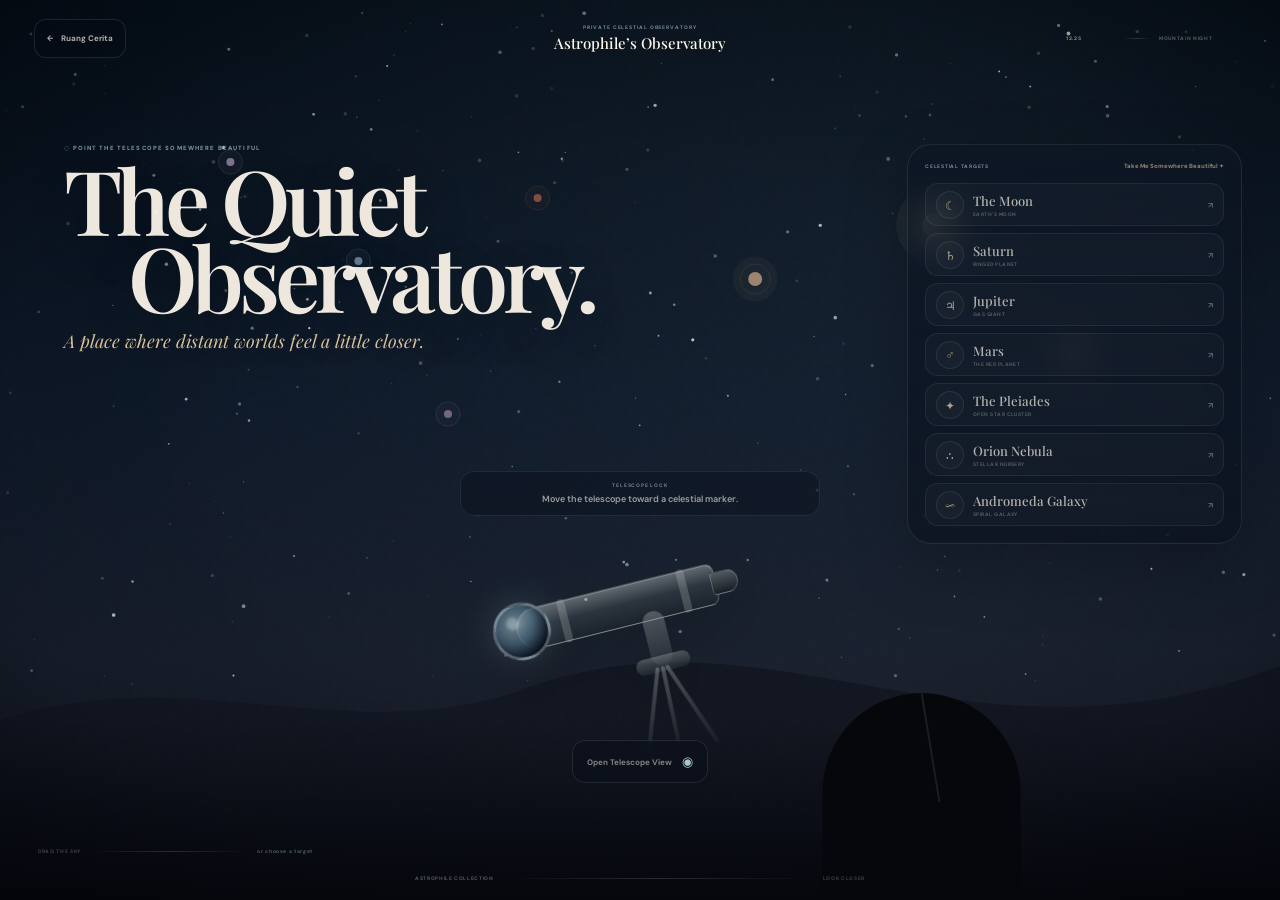
==== astrophile-observatory.html @ 6e15a387 "Add files via upload Add Astrophiles Observatory celestial telescope experience" ====
<!DOCTYPE html>
<html lang="id">
<head>
    <meta charset="UTF-8">
    <meta name="viewport" content="width=device-width,initial-scale=1,viewport-fit=cover">
    <meta name="theme-color" content="#06101a">
    <title>Astrophile’s Observatory — Ruang Cerita</title>
    <link rel="preconnect" href="https://fonts.googleapis.com">
    <link rel="preconnect" href="https://fonts.gstatic.com" crossorigin>
    <link href="https://fonts.googleapis.com/css2?family=DM+Sans:wght@400;500;600;700;800&family=Playfair+Display:ital,wght@0,500;0,600;1,500&display=swap" rel="stylesheet">
    <link rel="stylesheet" href="astrophile-observatory.css">
</head>
<body>
<main id="observatoryExperience" class="observatory-experience">
    <canvas id="observatorySkyCanvas" class="observatory-sky-canvas" aria-hidden="true"></canvas>
    <div class="observatory-grain" aria-hidden="true"></div>
    <div class="observatory-vignette" aria-hidden="true"></div>

    <header class="observatory-topbar">
        <a href="index.html" class="observatory-back" id="observatoryBack"><span>←</span><span>Ruang Cerita</span></a>
        <div class="observatory-brand"><small>PRIVATE CELESTIAL OBSERVATORY</small><strong>Astrophile’s Observatory</strong></div>
        <div class="observatory-time"><span id="observatoryLocalTime">22:17</span><i></i><small>MOUNTAIN NIGHT</small></div>
    </header>

    <section class="observatory-intro">
        <p>◌ POINT THE TELESCOPE SOMEWHERE BEAUTIFUL</p>
        <h1>The Quiet <span>Observatory.</span></h1>
        <em>A place where distant worlds feel a little closer.</em>
    </section>

    <section class="observatory-scope-interface" aria-label="Telescope controls">
        <div class="observatory-reticle-status">
            <small>TELESCOPE LOCK</small>
            <strong id="observatoryTargetStatus">Move the telescope toward a celestial marker.</strong>
        </div>
        <div class="observatory-telescope" id="observatoryTelescope" aria-hidden="true">
            <div class="observatory-scope-tube">
                <span class="observatory-scope-ring ring-one"></span>
                <span class="observatory-scope-ring ring-two"></span>
                <span class="observatory-scope-eyepiece"></span>
            </div>
            <div class="observatory-scope-lens"><span></span></div>
            <div class="observatory-scope-axis"></div>
            <div class="observatory-scope-tripod"></div>
            <span class="observatory-tripod-leg leg-one"></span>
            <span class="observatory-tripod-leg leg-two"></span>
            <span class="observatory-tripod-leg leg-three"></span>
        </div>
        <button type="button" class="observatory-open-lens" id="observatoryOpenLens" disabled>
            <span>Open Telescope View</span><b>◉</b>
        </button>
    </section>

    <aside class="observatory-target-dock" aria-label="Celestial objects">
        <div class="observatory-target-dock-heading">
            <small>CELESTIAL TARGETS</small>
            <button type="button" id="observatoryRandomTarget">Take Me Somewhere Beautiful ✦</button>
        </div>
        <div class="observatory-target-list" id="observatoryTargetList"></div>
    </aside>

    <div class="observatory-help" aria-hidden="true"><span>DRAG THE SKY</span><i></i><small>or choose a target</small></div>
    <div class="observatory-signature" aria-hidden="true"><span>ASTROPHILE COLLECTION</span><i></i><small>LOOK CLOSER</small></div>

    <section class="observatory-lens-overlay" id="observatoryLensOverlay" hidden>
        <div class="observatory-lens-backdrop" data-close-lens></div>
        <article class="observatory-lens-card">
            <div class="observatory-lens-header">
                <div><small>TELESCOPE VIEW</small><strong id="observatoryLensTitle">The Moon</strong></div>
                <button type="button" class="observatory-lens-close" data-close-lens aria-label="Tutup telescope view">×</button>
            </div>
            <div class="observatory-lens-layout">
                <div class="observatory-lens-viewport">
                    <canvas id="observatoryObjectCanvas" aria-hidden="true"></canvas>
                    <div class="observatory-lens-reticle" aria-hidden="true"><span></span><i></i></div>
                </div>
                <div class="observatory-object-story">
                    <p id="observatoryObjectType">EARTH'S MOON</p>
                    <h2 id="observatoryObjectName">The Moon</h2>
                    <em id="observatoryObjectPoetry">The nearest world, still beautifully far away.</em>
                    <div class="observatory-object-facts">
                        <div><span>DISTANCE</span><strong id="observatoryObjectDistance">384,400 km</strong></div>
                        <div><span>LIGHT TRAVEL</span><strong id="observatoryObjectLight">1.3 seconds</strong></div>
                        <div><span>KNOWN FOR</span><strong id="observatoryObjectKnown">Craters & maria</strong></div>
                    </div>
                    <p class="observatory-object-description" id="observatoryObjectDescription"></p>
                    <button type="button" class="observatory-next-object" id="observatoryNextObject">Travel to another object <span>→</span></button>
                </div>
            </div>
        </article>
    </section>
</main>
<script src="astrophile-observatory.js"></script>
</body>
</html>
---- astrophile-observatory.css ----
*{box-sizing:border-box}html,body{width:100%;min-height:100%;margin:0;overflow:hidden;background:#06101a}body{color:#fff8ed;font-family:"DM Sans",system-ui,sans-serif}a{color:inherit;text-decoration:none}button{font:inherit;color:inherit}
.observatory-experience{position:relative;isolation:isolate;width:100vw;height:100vh;height:100svh;min-height:520px;overflow:hidden;background:linear-gradient(180deg,#06101a,#0e1928 54%,#171924);cursor:grab;user-select:none;-webkit-tap-highlight-color:transparent}.observatory-experience.dragging{cursor:grabbing}.observatory-sky-canvas{position:absolute;inset:0;z-index:1;width:100%;height:100%;display:block}.observatory-grain{position:absolute;inset:-10%;z-index:4;opacity:.15;pointer-events:none;background-image:url("data:image/svg+xml,%3Csvg viewBox='0 0 180 180' xmlns='http://www.w3.org/2000/svg'%3E%3Cfilter id='n'%3E%3CfeTurbulence type='fractalNoise' baseFrequency='.8' numOctaves='3' stitchTiles='stitch'/%3E%3C/filter%3E%3Crect width='100%25' height='100%25' filter='url(%23n)' opacity='.23'/%3E%3C/svg%3E");mix-blend-mode:soft-light;animation:obsGrain 8s steps(7) infinite}@keyframes obsGrain{0%,100%{transform:translate3d(-2%,-1%,0)}50%{transform:translate3d(1%,2%,0)}}.observatory-vignette{position:absolute;inset:0;z-index:5;pointer-events:none;background:radial-gradient(ellipse at center,transparent 44%,rgba(1,4,11,.11) 72%,rgba(1,3,9,.48) 100%)}
.observatory-topbar{position:absolute;left:0;top:0;z-index:20;width:100%;min-height:72px;padding:max(14px,env(safe-area-inset-top)) clamp(16px,3vw,34px) 10px;display:grid;grid-template-columns:1fr auto 1fr;align-items:center;gap:18px;pointer-events:none}.observatory-back,.observatory-time{pointer-events:auto}.observatory-back{justify-self:start;min-height:39px;padding:0 12px;display:inline-flex;align-items:center;gap:8px;border:1px solid rgba(255,248,237,.1);border-radius:12px;color:rgba(255,248,237,.68);background:rgba(7,13,24,.29);backdrop-filter:blur(13px);font-size:8px;font-weight:800}.observatory-brand{text-align:center}.observatory-brand small,.observatory-brand strong{display:block}.observatory-brand small{color:rgba(169,201,208,.66);font-size:5px;font-weight:800;letter-spacing:.18em}.observatory-brand strong{margin-top:2px;font-family:"Playfair Display",Georgia,serif;font-size:15px;font-weight:500}.observatory-time{justify-self:end;min-width:180px;display:grid;grid-template-columns:auto 28px auto;align-items:center;gap:8px;color:rgba(255,248,237,.33)}.observatory-time span,.observatory-time small{font-size:5px;font-weight:800;letter-spacing:.13em;white-space:nowrap}.observatory-time span{color:rgba(216,192,155,.7)}.observatory-time i{height:1px;background:linear-gradient(90deg,transparent,rgba(255,248,237,.16),transparent)}
.observatory-intro{position:absolute;left:clamp(24px,5vw,72px);top:clamp(105px,16vh,150px);z-index:12;max-width:min(530px,47vw);pointer-events:none}.observatory-intro>p{margin:0;color:rgba(169,201,208,.73);font-size:6px;font-weight:800;letter-spacing:.19em}.observatory-intro h1{margin:8px 0 0;color:rgba(255,248,237,.93);font-family:"Playfair Display",Georgia,serif;font-size:clamp(56px,7vw,96px);font-weight:600;line-height:.86;letter-spacing:-5px;text-shadow:0 15px 50px rgba(0,0,0,.22)}.observatory-intro h1 span{display:block;margin-left:clamp(32px,5vw,72px)}.observatory-intro em{display:block;margin-top:15px;color:#d8c09b;font-family:"Playfair Display",Georgia,serif;font-size:clamp(13px,1.4vw,18px)}
.observatory-scope-interface{position:absolute;left:50%;bottom:clamp(90px,13vh,125px);z-index:13;width:min(410px,36vw);transform:translateX(-50%);pointer-events:none}.observatory-reticle-status{width:min(360px,100%);margin:0 auto 12px;padding:10px 13px;border:1px solid rgba(255,248,237,.08);border-radius:14px;background:rgba(7,13,24,.35);backdrop-filter:blur(13px);text-align:center}.observatory-reticle-status small,.observatory-reticle-status strong{display:block}.observatory-reticle-status small{color:rgba(169,201,208,.62);font-size:5px;font-weight:800;letter-spacing:.16em}.observatory-reticle-status strong{margin-top:4px;color:rgba(255,248,237,.6);font-size:9px;font-weight:600}.observatory-telescope{position:relative;width:310px;height:210px;margin:0 auto;transform:rotate(var(--scope-angle,-14deg));transform-origin:56% 61%;transition:transform .26s ease;filter:drop-shadow(0 22px 25px rgba(0,0,0,.32))}.observatory-scope-tube{position:absolute;width:205px;height:42px;left:42px;top:50px;border:1px solid rgba(230,235,232,.25);border-radius:24px 10px 10px 24px;background:linear-gradient(180deg,rgba(214,221,219,.38),rgba(101,113,117,.26) 46%,rgba(28,36,44,.68));box-shadow:inset 0 1px 0 rgba(255,255,255,.2)}.observatory-scope-lens{position:absolute;width:58px;height:58px;left:18px;top:42px;border:3px solid rgba(225,233,231,.34);border-radius:50%;background:radial-gradient(circle at 38% 34%,rgba(191,231,238,.52),rgba(74,107,129,.68) 42%,rgba(6,12,23,.96) 77%);box-shadow:0 0 32px rgba(169,211,223,.18)}.observatory-scope-lens span{position:absolute;width:13px;height:13px;left:12px;top:10px;border-radius:50%;background:rgba(255,255,255,.22);filter:blur(1px)}.observatory-scope-ring{position:absolute;top:-2px;width:8px;height:44px;border-radius:5px;background:rgba(215,220,216,.22)}.ring-one{left:44px}.ring-two{right:28px}.observatory-scope-eyepiece{position:absolute;width:27px;height:23px;right:-23px;top:9px;border:1px solid rgba(215,221,220,.24);border-radius:4px 11px 11px 4px;background:linear-gradient(180deg,#505a60,#171d24)}.observatory-scope-axis{position:absolute;width:22px;height:55px;left:166px;top:83px;border-radius:12px;background:linear-gradient(180deg,rgba(203,211,208,.31),rgba(40,48,57,.74))}.observatory-scope-tripod{position:absolute;width:55px;height:16px;left:149px;top:128px;border-radius:8px;background:linear-gradient(180deg,rgba(196,205,202,.3),rgba(35,42,50,.72))}.observatory-tripod-leg{position:absolute;width:4px;height:93px;top:139px;border-radius:4px;background:linear-gradient(180deg,rgba(188,197,195,.34),rgba(26,31,39,.76));transform-origin:top center}.leg-one{left:168px;transform:rotate(20deg)}.leg-two{left:177px;transform:rotate(-20deg)}.leg-three{left:173px;height:82px;transform:rotate(2deg)}.observatory-open-lens{min-height:43px;margin:2px auto 0;padding:0 14px;display:flex;align-items:center;justify-content:center;gap:10px;border:1px solid rgba(255,248,237,.1);border-radius:13px;color:rgba(255,248,237,.48);background:rgba(8,14,25,.44);backdrop-filter:blur(13px);font-size:8px;font-weight:800;cursor:not-allowed;pointer-events:auto;transition:.2s}.observatory-open-lens b{color:#a9c9d0;font-size:13px}.observatory-open-lens.ready{color:#11161c;border-color:rgba(218,235,235,.38);background:linear-gradient(180deg,#dae8e6,#a9c9d0);box-shadow:0 13px 34px rgba(169,201,208,.18);cursor:pointer}.observatory-open-lens.ready:hover{transform:translateY(-2px)}
.observatory-target-dock{position:absolute;right:clamp(20px,3vw,38px);top:clamp(106px,16vh,145px);z-index:16;width:min(335px,28vw);padding:17px;border:1px solid rgba(255,248,237,.09);border-radius:24px;background:linear-gradient(180deg,rgba(13,22,36,.67),rgba(7,13,24,.49));box-shadow:0 22px 64px rgba(0,0,0,.22);backdrop-filter:blur(17px)}.observatory-target-dock-heading{display:flex;align-items:center;justify-content:space-between;gap:10px}.observatory-target-dock-heading small{color:rgba(169,201,208,.66);font-size:5px;font-weight:800;letter-spacing:.15em}.observatory-target-dock-heading button{padding:0;border:0;color:rgba(216,192,155,.66);background:none;font-size:6px;font-weight:800;cursor:pointer}.observatory-target-list{margin-top:13px;display:grid;gap:7px}.observatory-target-button{min-height:43px;padding:0 10px;display:grid;grid-template-columns:28px minmax(0,1fr) auto;align-items:center;gap:9px;border:1px solid rgba(255,248,237,.065);border-radius:13px;color:rgba(255,248,237,.68);background:rgba(255,255,255,.025);text-align:left;cursor:pointer;transition:.18s}.observatory-target-button:hover,.observatory-target-button.active{transform:translateX(-2px);border-color:rgba(169,201,208,.22);background:rgba(169,201,208,.065)}.observatory-target-symbol{width:28px;height:28px;display:grid;place-items:center;border:1px solid rgba(255,248,237,.08);border-radius:50%;color:rgba(216,192,155,.8);background:rgba(255,255,255,.025);font-family:"Playfair Display",Georgia,serif;font-size:12px}.observatory-target-copy strong,.observatory-target-copy small{display:block}.observatory-target-copy strong{font-family:"Playfair Display",Georgia,serif;font-size:13px;font-weight:500}.observatory-target-copy small{margin-top:2px;color:rgba(255,248,237,.29);font-size:5px;font-weight:700;letter-spacing:.09em}.observatory-target-button>b{color:rgba(169,201,208,.42);font-size:8px}
.observatory-help,.observatory-signature{position:absolute;z-index:12;display:grid;grid-template-columns:auto 1fr auto;align-items:center;gap:9px;color:rgba(255,248,237,.24);pointer-events:none}.observatory-help{left:clamp(20px,3vw,38px);bottom:clamp(32px,5vh,50px);width:min(275px,29vw)}.observatory-signature{left:50%;bottom:max(18px,env(safe-area-inset-bottom));width:min(450px,45vw);transform:translateX(-50%)}.observatory-help span,.observatory-help small,.observatory-signature span,.observatory-signature small{font-size:5px;font-weight:800;letter-spacing:.13em;white-space:nowrap}.observatory-help small,.observatory-signature span{color:rgba(169,201,208,.44)}.observatory-help i,.observatory-signature i{height:1px;background:linear-gradient(90deg,transparent,rgba(255,248,237,.15),transparent)}
.observatory-lens-overlay{position:absolute;inset:0;z-index:30;display:grid;place-items:center;padding:max(16px,env(safe-area-inset-top)) 16px max(16px,env(safe-area-inset-bottom))}.observatory-lens-overlay[hidden]{display:none}.observatory-lens-backdrop{position:absolute;inset:0;background:rgba(2,7,14,.72);backdrop-filter:blur(12px)}.observatory-lens-card{position:relative;z-index:2;width:min(1060px,94vw);max-height:min(780px,91svh);padding:20px;overflow:auto;border:1px solid rgba(255,248,237,.12);border-radius:30px;background:radial-gradient(circle at top right,rgba(169,201,208,.08),transparent 30%),linear-gradient(180deg,rgba(17,26,40,.97),rgba(7,12,23,.96));box-shadow:0 34px 95px rgba(0,0,0,.44)}.observatory-lens-header{min-height:46px;display:flex;align-items:center;justify-content:space-between;gap:14px}.observatory-lens-header small,.observatory-lens-header strong{display:block}.observatory-lens-header small{color:rgba(169,201,208,.68);font-size:6px;font-weight:800;letter-spacing:.17em}.observatory-lens-header strong{margin-top:2px;font-family:"Playfair Display",Georgia,serif;font-size:18px;font-weight:500}.observatory-lens-close{width:38px;height:38px;display:grid;place-items:center;border:1px solid rgba(255,248,237,.1);border-radius:50%;color:rgba(255,248,237,.66);background:rgba(255,255,255,.035);font-size:19px;cursor:pointer}.observatory-lens-layout{margin-top:14px;display:grid;grid-template-columns:minmax(320px,1.05fr) minmax(280px,.95fr);align-items:center;gap:28px}.observatory-lens-viewport{position:relative;isolation:isolate;width:100%;aspect-ratio:1;overflow:hidden;border:10px solid rgba(24,31,39,.96);border-radius:50%;background:#020611;box-shadow:inset 0 0 0 1px rgba(255,255,255,.08),inset 0 0 75px rgba(0,0,0,.75),0 24px 65px rgba(0,0,0,.38)}.observatory-lens-viewport canvas{position:absolute;inset:0;width:100%;height:100%}.observatory-lens-reticle{position:absolute;inset:0;z-index:3;pointer-events:none}.observatory-lens-reticle:before,.observatory-lens-reticle:after{content:"";position:absolute;left:50%;top:50%;background:rgba(169,201,208,.16);transform:translate(-50%,-50%)}.observatory-lens-reticle:before{width:42%;height:1px}.observatory-lens-reticle:after{width:1px;height:42%}.observatory-lens-reticle span{position:absolute;left:50%;top:50%;width:24%;aspect-ratio:1;border:1px solid rgba(169,201,208,.17);border-radius:50%;transform:translate(-50%,-50%)}.observatory-lens-reticle i{position:absolute;left:50%;top:50%;width:5px;height:5px;border:1px solid rgba(216,192,155,.42);border-radius:50%;transform:translate(-50%,-50%)}
.observatory-object-story{padding:12px 12px 12px 0}.observatory-object-story>p:first-child{margin:0;color:rgba(169,201,208,.7);font-size:6px;font-weight:800;letter-spacing:.18em}.observatory-object-story h2{margin:8px 0 0;color:rgba(255,248,237,.97);font-family:"Playfair Display",Georgia,serif;font-size:clamp(43px,5vw,66px);font-weight:600;line-height:.95;letter-spacing:-2.7px}.observatory-object-story em{display:block;max-width:37ch;margin-top:13px;color:#d8c09b;font-family:"Playfair Display",Georgia,serif;font-size:clamp(13px,1.4vw,17px);line-height:1.55}.observatory-object-facts{margin-top:21px;display:grid;grid-template-columns:repeat(3,minmax(0,1fr));gap:8px}.observatory-object-facts div{min-width:0;padding:12px 11px;border:1px solid rgba(255,248,237,.07);border-radius:14px;background:rgba(255,255,255,.025)}.observatory-object-facts span,.observatory-object-facts strong{display:block}.observatory-object-facts span{color:rgba(255,248,237,.29);font-size:5px;font-weight:800;letter-spacing:.11em}.observatory-object-facts strong{margin-top:6px;color:rgba(255,248,237,.77);font-size:9px}.observatory-object-description{margin:18px 0 0;color:rgba(255,248,237,.59);font-size:12px;line-height:1.75}.observatory-next-object{min-height:43px;margin-top:19px;padding:0 14px;display:inline-flex;align-items:center;gap:10px;border:1px solid rgba(255,248,237,.1);border-radius:13px;color:rgba(255,248,237,.78);background:rgba(255,255,255,.035);font-size:8px;font-weight:800;cursor:pointer}.observatory-next-object span{color:#a9c9d0}
@media(max-width:900px){.observatory-intro{max-width:min(530px,68vw)}.observatory-target-dock{top:auto;right:14px;left:14px;bottom:calc(max(14px,env(safe-area-inset-bottom)) + 12px);width:auto;padding:12px;border-radius:20px}.observatory-target-list{display:flex;overflow-x:auto;gap:7px;scrollbar-width:none}.observatory-target-list::-webkit-scrollbar{display:none}.observatory-target-button{min-width:175px}.observatory-scope-interface{left:auto;right:18px;bottom:clamp(160px,23vh,210px);width:310px;transform:none}.observatory-help,.observatory-signature{display:none}}
@media(max-width:700px){.observatory-topbar{min-height:64px;padding:max(10px,env(safe-area-inset-top)) 10px 7px;grid-template-columns:38px 1fr 38px;gap:7px}.observatory-back{width:38px;min-height:38px;padding:0;justify-content:center;border-radius:50%}.observatory-back span:last-child{display:none}.observatory-brand small{font-size:4.4px}.observatory-brand strong{font-size:13px}.observatory-time{min-width:0;display:flex;justify-content:flex-end}.observatory-time i,.observatory-time small{display:none}.observatory-time span{width:38px;height:38px;display:grid;place-items:center;overflow:hidden;border:1px solid rgba(255,248,237,.09);border-radius:50%;background:rgba(7,13,24,.27);font-size:0}.observatory-time span:before{content:"◌";color:rgba(169,201,208,.7);font-size:15px}.observatory-intro{left:19px;top:clamp(88px,13vh,118px);max-width:calc(100% - 38px)}.observatory-intro>p{font-size:5px}.observatory-intro h1{font-size:clamp(46px,15vw,64px);letter-spacing:-3.4px}.observatory-intro h1 span{margin-left:26px}.observatory-intro em{margin-top:10px;font-size:12px}.observatory-scope-interface{right:50%;bottom:clamp(177px,25vh,225px);width:280px;transform:translateX(50%) scale(.86);transform-origin:bottom center}.observatory-target-dock-heading button{font-size:5px}.observatory-target-button{min-width:158px}.observatory-lens-card{width:100%;max-height:calc(100svh - 18px);padding:14px;border-radius:22px}.observatory-lens-layout{grid-template-columns:1fr;gap:18px}.observatory-lens-viewport{width:min(72vw,340px);margin:0 auto;border-width:7px}.observatory-object-story{padding:0}.observatory-object-story h2{font-size:clamp(36px,11vw,50px)}.observatory-object-facts{grid-template-columns:1fr}}
@media(orientation:landscape) and (pointer:coarse){.observatory-intro{top:80px;max-width:min(40vw,470px)}.observatory-intro h1{font-size:clamp(42px,7vw,66px)}.observatory-intro em{display:none}.observatory-scope-interface{right:31%;bottom:40px;transform:scale(.72);transform-origin:bottom center}.observatory-target-dock{top:78px;right:max(12px,env(safe-area-inset-right));bottom:12px;left:auto;width:min(325px,39vw);overflow:auto}.observatory-target-list{display:grid;overflow:visible}.observatory-target-button{min-width:0}.observatory-lens-layout{grid-template-columns:minmax(280px,.9fr) minmax(290px,1.1fr)}.observatory-lens-viewport{width:min(64vh,420px);margin:0 auto}}
@media(prefers-reduced-motion:reduce){.observatory-grain{animation:none}.observatory-telescope,.observatory-target-button,.observatory-open-lens{transition-duration:.01ms!important}}
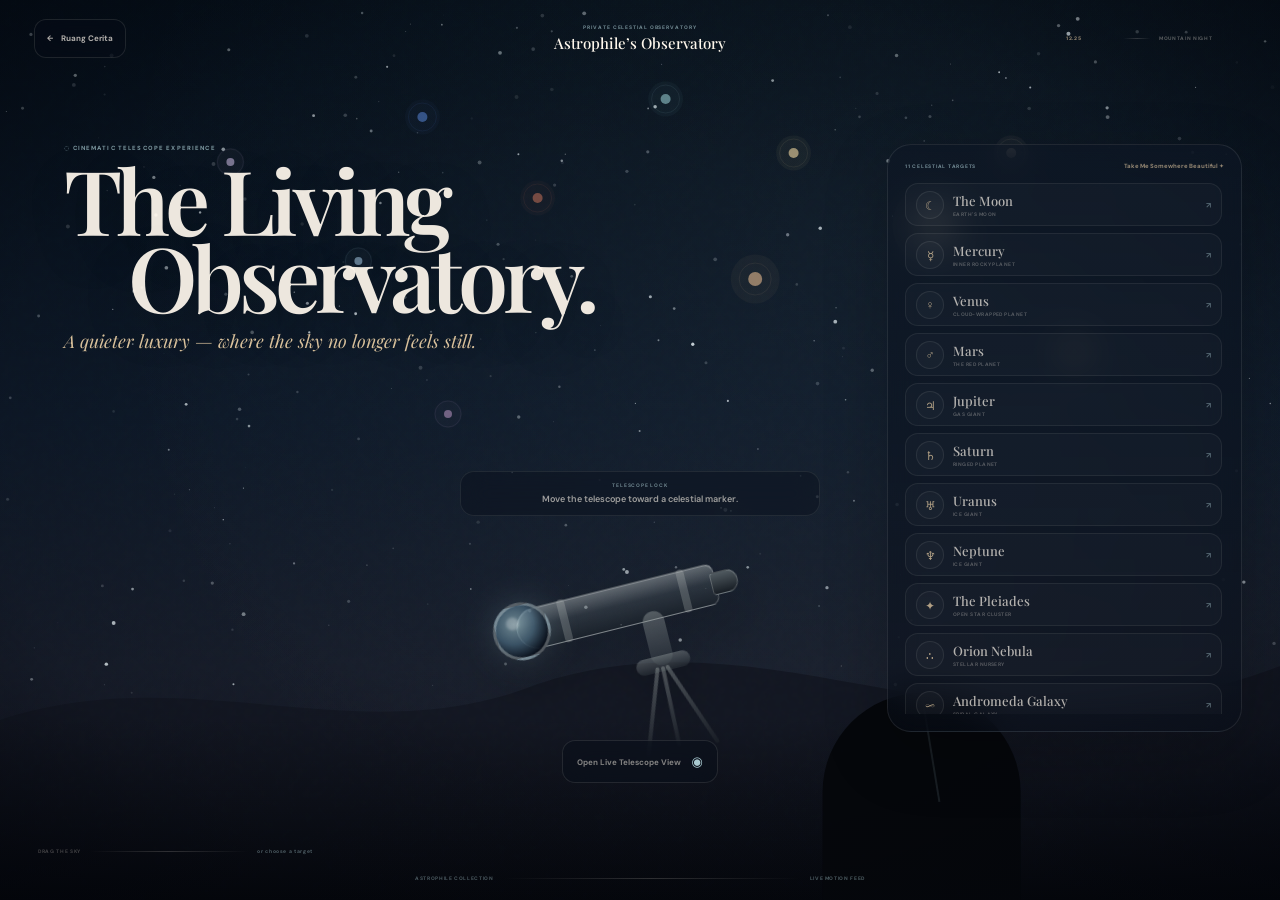
==== commit 1efffa0a: "Add files via upload" ====
--- a/astrophile-observatory.html
+++ b/astrophile-observatory.html
@@ -1,94 +1,110 @@
 <!DOCTYPE html>
 <html lang="id">
 <head>
-    <meta charset="UTF-8">
-    <meta name="viewport" content="width=device-width,initial-scale=1,viewport-fit=cover">
-    <meta name="theme-color" content="#06101a">
-    <title>Astrophile’s Observatory — Ruang Cerita</title>
-    <link rel="preconnect" href="https://fonts.googleapis.com">
-    <link rel="preconnect" href="https://fonts.gstatic.com" crossorigin>
-    <link href="https://fonts.googleapis.com/css2?family=DM+Sans:wght@400;500;600;700;800&family=Playfair+Display:ital,wght@0,500;0,600;1,500&display=swap" rel="stylesheet">
-    <link rel="stylesheet" href="astrophile-observatory.css">
+  <meta charset="UTF-8">
+  <meta name="viewport" content="width=device-width, initial-scale=1, viewport-fit=cover">
+  <meta name="theme-color" content="#06101a">
+  <title>Astrophile’s Observatory — Ruang Cerita</title>
+  <link rel="preconnect" href="https://fonts.googleapis.com">
+  <link rel="preconnect" href="https://fonts.gstatic.com" crossorigin>
+  <link href="https://fonts.googleapis.com/css2?family=DM+Sans:wght@400;500;600;700;800&family=Playfair+Display:ital,wght@0,500;0,600;1,500&display=swap" rel="stylesheet">
+  <link rel="stylesheet" href="astrophile-observatory.css">
 </head>
 <body>
 <main id="observatoryExperience" class="observatory-experience">
-    <canvas id="observatorySkyCanvas" class="observatory-sky-canvas" aria-hidden="true"></canvas>
-    <div class="observatory-grain" aria-hidden="true"></div>
-    <div class="observatory-vignette" aria-hidden="true"></div>
+  <canvas id="observatorySkyCanvas" class="observatory-sky-canvas" aria-hidden="true"></canvas>
+  <div class="observatory-grain" aria-hidden="true"></div>
+  <div class="observatory-vignette" aria-hidden="true"></div>
 
-    <header class="observatory-topbar">
-        <a href="index.html" class="observatory-back" id="observatoryBack"><span>←</span><span>Ruang Cerita</span></a>
-        <div class="observatory-brand"><small>PRIVATE CELESTIAL OBSERVATORY</small><strong>Astrophile’s Observatory</strong></div>
-        <div class="observatory-time"><span id="observatoryLocalTime">22:17</span><i></i><small>MOUNTAIN NIGHT</small></div>
-    </header>
+  <header class="observatory-topbar">
+    <a href="index.html" class="observatory-back" id="observatoryBack"><span>←</span><span>Ruang Cerita</span></a>
+    <div class="observatory-brand"><small>PRIVATE CELESTIAL OBSERVATORY</small><strong>Astrophile’s Observatory</strong></div>
+    <div class="observatory-time"><span id="observatoryLocalTime">22:17</span><i></i><small>MOUNTAIN NIGHT</small></div>
+  </header>
 
-    <section class="observatory-intro">
-        <p>◌ POINT THE TELESCOPE SOMEWHERE BEAUTIFUL</p>
-        <h1>The Quiet <span>Observatory.</span></h1>
-        <em>A place where distant worlds feel a little closer.</em>
-    </section>
+  <section class="observatory-intro">
+    <p>◌ CINEMATIC TELESCOPE EXPERIENCE</p>
+    <h1>The Living <span>Observatory.</span></h1>
+    <em>A quieter luxury — where the sky no longer feels still.</em>
+  </section>
 
-    <section class="observatory-scope-interface" aria-label="Telescope controls">
-        <div class="observatory-reticle-status">
-            <small>TELESCOPE LOCK</small>
-            <strong id="observatoryTargetStatus">Move the telescope toward a celestial marker.</strong>
+  <section class="observatory-scope-interface" aria-label="Telescope controls">
+    <div class="observatory-reticle-status">
+      <small>TELESCOPE LOCK</small>
+      <strong id="observatoryTargetStatus">Move the telescope toward a celestial marker.</strong>
+    </div>
+
+    <div class="observatory-telescope" id="observatoryTelescope" aria-hidden="true">
+      <div class="observatory-scope-tube">
+        <span class="observatory-scope-ring ring-one"></span>
+        <span class="observatory-scope-ring ring-two"></span>
+        <span class="observatory-scope-eyepiece"></span>
+      </div>
+      <div class="observatory-scope-lens"><span></span></div>
+      <div class="observatory-scope-axis"></div>
+      <div class="observatory-scope-tripod"></div>
+      <span class="observatory-tripod-leg leg-one"></span>
+      <span class="observatory-tripod-leg leg-two"></span>
+      <span class="observatory-tripod-leg leg-three"></span>
+    </div>
+
+    <button type="button" class="observatory-open-lens" id="observatoryOpenLens" disabled>
+      <span>Open Live Telescope View</span>
+      <b>◉</b>
+    </button>
+  </section>
+
+  <aside class="observatory-target-dock" aria-label="Celestial objects">
+    <div class="observatory-target-dock-heading">
+      <small>11 CELESTIAL TARGETS</small>
+      <button type="button" id="observatoryRandomTarget">Take Me Somewhere Beautiful ✦</button>
+    </div>
+    <div class="observatory-target-list" id="observatoryTargetList"></div>
+  </aside>
+
+  <div class="observatory-help" aria-hidden="true"><span>DRAG THE SKY</span><i></i><small>or choose a target</small></div>
+  <div class="observatory-signature" aria-hidden="true"><span>ASTROPHILE COLLECTION</span><i></i><small>LIVE MOTION FEED</small></div>
+
+  <section class="observatory-lens-overlay" id="observatoryLensOverlay" hidden>
+    <div class="observatory-lens-backdrop" data-close-lens></div>
+    <article class="observatory-lens-card">
+      <div class="observatory-lens-header">
+        <div>
+          <small>LIVE TELESCOPE FEED</small>
+          <strong id="observatoryLensTitle">The Moon</strong>
         </div>
-        <div class="observatory-telescope" id="observatoryTelescope" aria-hidden="true">
-            <div class="observatory-scope-tube">
-                <span class="observatory-scope-ring ring-one"></span>
-                <span class="observatory-scope-ring ring-two"></span>
-                <span class="observatory-scope-eyepiece"></span>
-            </div>
-            <div class="observatory-scope-lens"><span></span></div>
-            <div class="observatory-scope-axis"></div>
-            <div class="observatory-scope-tripod"></div>
-            <span class="observatory-tripod-leg leg-one"></span>
-            <span class="observatory-tripod-leg leg-two"></span>
-            <span class="observatory-tripod-leg leg-three"></span>
+        <div class="observatory-lens-header-right">
+          <span class="observatory-live-pill"><i></i> LIVE MOTION</span>
+          <button type="button" class="observatory-lens-close" data-close-lens aria-label="Tutup telescope view">×</button>
         </div>
-        <button type="button" class="observatory-open-lens" id="observatoryOpenLens" disabled>
-            <span>Open Telescope View</span><b>◉</b>
-        </button>
-    </section>
+      </div>
 
-    <aside class="observatory-target-dock" aria-label="Celestial objects">
-        <div class="observatory-target-dock-heading">
-            <small>CELESTIAL TARGETS</small>
-            <button type="button" id="observatoryRandomTarget">Take Me Somewhere Beautiful ✦</button>
+      <div class="observatory-lens-layout">
+        <div class="observatory-lens-viewport">
+          <canvas id="observatoryObjectCanvas" aria-hidden="true"></canvas>
+          <div class="observatory-lens-video-hud" aria-hidden="true">
+            <span>FOCUS 97%</span>
+            <span>12.6x</span>
+            <span id="observatoryHudName">THE MOON</span>
+          </div>
+          <div class="observatory-lens-reticle" aria-hidden="true"><span></span><i></i></div>
         </div>
-        <div class="observatory-target-list" id="observatoryTargetList"></div>
-    </aside>
 
-    <div class="observatory-help" aria-hidden="true"><span>DRAG THE SKY</span><i></i><small>or choose a target</small></div>
-    <div class="observatory-signature" aria-hidden="true"><span>ASTROPHILE COLLECTION</span><i></i><small>LOOK CLOSER</small></div>
-
-    <section class="observatory-lens-overlay" id="observatoryLensOverlay" hidden>
-        <div class="observatory-lens-backdrop" data-close-lens></div>
-        <article class="observatory-lens-card">
-            <div class="observatory-lens-header">
-                <div><small>TELESCOPE VIEW</small><strong id="observatoryLensTitle">The Moon</strong></div>
-                <button type="button" class="observatory-lens-close" data-close-lens aria-label="Tutup telescope view">×</button>
-            </div>
-            <div class="observatory-lens-layout">
-                <div class="observatory-lens-viewport">
-                    <canvas id="observatoryObjectCanvas" aria-hidden="true"></canvas>
-                    <div class="observatory-lens-reticle" aria-hidden="true"><span></span><i></i></div>
-                </div>
-                <div class="observatory-object-story">
-                    <p id="observatoryObjectType">EARTH'S MOON</p>
-                    <h2 id="observatoryObjectName">The Moon</h2>
-                    <em id="observatoryObjectPoetry">The nearest world, still beautifully far away.</em>
-                    <div class="observatory-object-facts">
-                        <div><span>DISTANCE</span><strong id="observatoryObjectDistance">384,400 km</strong></div>
-                        <div><span>LIGHT TRAVEL</span><strong id="observatoryObjectLight">1.3 seconds</strong></div>
-                        <div><span>KNOWN FOR</span><strong id="observatoryObjectKnown">Craters & maria</strong></div>
-                    </div>
-                    <p class="observatory-object-description" id="observatoryObjectDescription"></p>
-                    <button type="button" class="observatory-next-object" id="observatoryNextObject">Travel to another object <span>→</span></button>
-                </div>
-            </div>
-        </article>
-    </section>
+        <div class="observatory-object-story">
+          <p id="observatoryObjectType">EARTH'S MOON</p>
+          <h2 id="observatoryObjectName">The Moon</h2>
+          <em id="observatoryObjectPoetry">The nearest world, still beautifully far away.</em>
+          <div class="observatory-object-facts">
+            <div><span>DISTANCE</span><strong id="observatoryObjectDistance">384,400 km</strong></div>
+            <div><span>LIGHT TRAVEL</span><strong id="observatoryObjectLight">1.3 seconds</strong></div>
+            <div><span>KNOWN FOR</span><strong id="observatoryObjectKnown">Craters & maria</strong></div>
+          </div>
+          <p class="observatory-object-description" id="observatoryObjectDescription"></p>
+          <button type="button" class="observatory-next-object" id="observatoryNextObject">Travel to another world <span>→</span></button>
+        </div>
+      </div>
+    </article>
+  </section>
 </main>
 <script src="astrophile-observatory.js"></script>
 </body>
--- a/astrophile-observatory.css
+++ b/astrophile-observatory.css
@@ -1,13 +1,28 @@
+
 *{box-sizing:border-box}html,body{width:100%;min-height:100%;margin:0;overflow:hidden;background:#06101a}body{color:#fff8ed;font-family:"DM Sans",system-ui,sans-serif}a{color:inherit;text-decoration:none}button{font:inherit;color:inherit}
-.observatory-experience{position:relative;isolation:isolate;width:100vw;height:100vh;height:100svh;min-height:520px;overflow:hidden;background:linear-gradient(180deg,#06101a,#0e1928 54%,#171924);cursor:grab;user-select:none;-webkit-tap-highlight-color:transparent}.observatory-experience.dragging{cursor:grabbing}.observatory-sky-canvas{position:absolute;inset:0;z-index:1;width:100%;height:100%;display:block}.observatory-grain{position:absolute;inset:-10%;z-index:4;opacity:.15;pointer-events:none;background-image:url("data:image/svg+xml,%3Csvg viewBox='0 0 180 180' xmlns='http://www.w3.org/2000/svg'%3E%3Cfilter id='n'%3E%3CfeTurbulence type='fractalNoise' baseFrequency='.8' numOctaves='3' stitchTiles='stitch'/%3E%3C/filter%3E%3Crect width='100%25' height='100%25' filter='url(%23n)' opacity='.23'/%3E%3C/svg%3E");mix-blend-mode:soft-light;animation:obsGrain 8s steps(7) infinite}@keyframes obsGrain{0%,100%{transform:translate3d(-2%,-1%,0)}50%{transform:translate3d(1%,2%,0)}}.observatory-vignette{position:absolute;inset:0;z-index:5;pointer-events:none;background:radial-gradient(ellipse at center,transparent 44%,rgba(1,4,11,.11) 72%,rgba(1,3,9,.48) 100%)}
-.observatory-topbar{position:absolute;left:0;top:0;z-index:20;width:100%;min-height:72px;padding:max(14px,env(safe-area-inset-top)) clamp(16px,3vw,34px) 10px;display:grid;grid-template-columns:1fr auto 1fr;align-items:center;gap:18px;pointer-events:none}.observatory-back,.observatory-time{pointer-events:auto}.observatory-back{justify-self:start;min-height:39px;padding:0 12px;display:inline-flex;align-items:center;gap:8px;border:1px solid rgba(255,248,237,.1);border-radius:12px;color:rgba(255,248,237,.68);background:rgba(7,13,24,.29);backdrop-filter:blur(13px);font-size:8px;font-weight:800}.observatory-brand{text-align:center}.observatory-brand small,.observatory-brand strong{display:block}.observatory-brand small{color:rgba(169,201,208,.66);font-size:5px;font-weight:800;letter-spacing:.18em}.observatory-brand strong{margin-top:2px;font-family:"Playfair Display",Georgia,serif;font-size:15px;font-weight:500}.observatory-time{justify-self:end;min-width:180px;display:grid;grid-template-columns:auto 28px auto;align-items:center;gap:8px;color:rgba(255,248,237,.33)}.observatory-time span,.observatory-time small{font-size:5px;font-weight:800;letter-spacing:.13em;white-space:nowrap}.observatory-time span{color:rgba(216,192,155,.7)}.observatory-time i{height:1px;background:linear-gradient(90deg,transparent,rgba(255,248,237,.16),transparent)}
-.observatory-intro{position:absolute;left:clamp(24px,5vw,72px);top:clamp(105px,16vh,150px);z-index:12;max-width:min(530px,47vw);pointer-events:none}.observatory-intro>p{margin:0;color:rgba(169,201,208,.73);font-size:6px;font-weight:800;letter-spacing:.19em}.observatory-intro h1{margin:8px 0 0;color:rgba(255,248,237,.93);font-family:"Playfair Display",Georgia,serif;font-size:clamp(56px,7vw,96px);font-weight:600;line-height:.86;letter-spacing:-5px;text-shadow:0 15px 50px rgba(0,0,0,.22)}.observatory-intro h1 span{display:block;margin-left:clamp(32px,5vw,72px)}.observatory-intro em{display:block;margin-top:15px;color:#d8c09b;font-family:"Playfair Display",Georgia,serif;font-size:clamp(13px,1.4vw,18px)}
-.observatory-scope-interface{position:absolute;left:50%;bottom:clamp(90px,13vh,125px);z-index:13;width:min(410px,36vw);transform:translateX(-50%);pointer-events:none}.observatory-reticle-status{width:min(360px,100%);margin:0 auto 12px;padding:10px 13px;border:1px solid rgba(255,248,237,.08);border-radius:14px;background:rgba(7,13,24,.35);backdrop-filter:blur(13px);text-align:center}.observatory-reticle-status small,.observatory-reticle-status strong{display:block}.observatory-reticle-status small{color:rgba(169,201,208,.62);font-size:5px;font-weight:800;letter-spacing:.16em}.observatory-reticle-status strong{margin-top:4px;color:rgba(255,248,237,.6);font-size:9px;font-weight:600}.observatory-telescope{position:relative;width:310px;height:210px;margin:0 auto;transform:rotate(var(--scope-angle,-14deg));transform-origin:56% 61%;transition:transform .26s ease;filter:drop-shadow(0 22px 25px rgba(0,0,0,.32))}.observatory-scope-tube{position:absolute;width:205px;height:42px;left:42px;top:50px;border:1px solid rgba(230,235,232,.25);border-radius:24px 10px 10px 24px;background:linear-gradient(180deg,rgba(214,221,219,.38),rgba(101,113,117,.26) 46%,rgba(28,36,44,.68));box-shadow:inset 0 1px 0 rgba(255,255,255,.2)}.observatory-scope-lens{position:absolute;width:58px;height:58px;left:18px;top:42px;border:3px solid rgba(225,233,231,.34);border-radius:50%;background:radial-gradient(circle at 38% 34%,rgba(191,231,238,.52),rgba(74,107,129,.68) 42%,rgba(6,12,23,.96) 77%);box-shadow:0 0 32px rgba(169,211,223,.18)}.observatory-scope-lens span{position:absolute;width:13px;height:13px;left:12px;top:10px;border-radius:50%;background:rgba(255,255,255,.22);filter:blur(1px)}.observatory-scope-ring{position:absolute;top:-2px;width:8px;height:44px;border-radius:5px;background:rgba(215,220,216,.22)}.ring-one{left:44px}.ring-two{right:28px}.observatory-scope-eyepiece{position:absolute;width:27px;height:23px;right:-23px;top:9px;border:1px solid rgba(215,221,220,.24);border-radius:4px 11px 11px 4px;background:linear-gradient(180deg,#505a60,#171d24)}.observatory-scope-axis{position:absolute;width:22px;height:55px;left:166px;top:83px;border-radius:12px;background:linear-gradient(180deg,rgba(203,211,208,.31),rgba(40,48,57,.74))}.observatory-scope-tripod{position:absolute;width:55px;height:16px;left:149px;top:128px;border-radius:8px;background:linear-gradient(180deg,rgba(196,205,202,.3),rgba(35,42,50,.72))}.observatory-tripod-leg{position:absolute;width:4px;height:93px;top:139px;border-radius:4px;background:linear-gradient(180deg,rgba(188,197,195,.34),rgba(26,31,39,.76));transform-origin:top center}.leg-one{left:168px;transform:rotate(20deg)}.leg-two{left:177px;transform:rotate(-20deg)}.leg-three{left:173px;height:82px;transform:rotate(2deg)}.observatory-open-lens{min-height:43px;margin:2px auto 0;padding:0 14px;display:flex;align-items:center;justify-content:center;gap:10px;border:1px solid rgba(255,248,237,.1);border-radius:13px;color:rgba(255,248,237,.48);background:rgba(8,14,25,.44);backdrop-filter:blur(13px);font-size:8px;font-weight:800;cursor:not-allowed;pointer-events:auto;transition:.2s}.observatory-open-lens b{color:#a9c9d0;font-size:13px}.observatory-open-lens.ready{color:#11161c;border-color:rgba(218,235,235,.38);background:linear-gradient(180deg,#dae8e6,#a9c9d0);box-shadow:0 13px 34px rgba(169,201,208,.18);cursor:pointer}.observatory-open-lens.ready:hover{transform:translateY(-2px)}
-.observatory-target-dock{position:absolute;right:clamp(20px,3vw,38px);top:clamp(106px,16vh,145px);z-index:16;width:min(335px,28vw);padding:17px;border:1px solid rgba(255,248,237,.09);border-radius:24px;background:linear-gradient(180deg,rgba(13,22,36,.67),rgba(7,13,24,.49));box-shadow:0 22px 64px rgba(0,0,0,.22);backdrop-filter:blur(17px)}.observatory-target-dock-heading{display:flex;align-items:center;justify-content:space-between;gap:10px}.observatory-target-dock-heading small{color:rgba(169,201,208,.66);font-size:5px;font-weight:800;letter-spacing:.15em}.observatory-target-dock-heading button{padding:0;border:0;color:rgba(216,192,155,.66);background:none;font-size:6px;font-weight:800;cursor:pointer}.observatory-target-list{margin-top:13px;display:grid;gap:7px}.observatory-target-button{min-height:43px;padding:0 10px;display:grid;grid-template-columns:28px minmax(0,1fr) auto;align-items:center;gap:9px;border:1px solid rgba(255,248,237,.065);border-radius:13px;color:rgba(255,248,237,.68);background:rgba(255,255,255,.025);text-align:left;cursor:pointer;transition:.18s}.observatory-target-button:hover,.observatory-target-button.active{transform:translateX(-2px);border-color:rgba(169,201,208,.22);background:rgba(169,201,208,.065)}.observatory-target-symbol{width:28px;height:28px;display:grid;place-items:center;border:1px solid rgba(255,248,237,.08);border-radius:50%;color:rgba(216,192,155,.8);background:rgba(255,255,255,.025);font-family:"Playfair Display",Georgia,serif;font-size:12px}.observatory-target-copy strong,.observatory-target-copy small{display:block}.observatory-target-copy strong{font-family:"Playfair Display",Georgia,serif;font-size:13px;font-weight:500}.observatory-target-copy small{margin-top:2px;color:rgba(255,248,237,.29);font-size:5px;font-weight:700;letter-spacing:.09em}.observatory-target-button>b{color:rgba(169,201,208,.42);font-size:8px}
-.observatory-help,.observatory-signature{position:absolute;z-index:12;display:grid;grid-template-columns:auto 1fr auto;align-items:center;gap:9px;color:rgba(255,248,237,.24);pointer-events:none}.observatory-help{left:clamp(20px,3vw,38px);bottom:clamp(32px,5vh,50px);width:min(275px,29vw)}.observatory-signature{left:50%;bottom:max(18px,env(safe-area-inset-bottom));width:min(450px,45vw);transform:translateX(-50%)}.observatory-help span,.observatory-help small,.observatory-signature span,.observatory-signature small{font-size:5px;font-weight:800;letter-spacing:.13em;white-space:nowrap}.observatory-help small,.observatory-signature span{color:rgba(169,201,208,.44)}.observatory-help i,.observatory-signature i{height:1px;background:linear-gradient(90deg,transparent,rgba(255,248,237,.15),transparent)}
-.observatory-lens-overlay{position:absolute;inset:0;z-index:30;display:grid;place-items:center;padding:max(16px,env(safe-area-inset-top)) 16px max(16px,env(safe-area-inset-bottom))}.observatory-lens-overlay[hidden]{display:none}.observatory-lens-backdrop{position:absolute;inset:0;background:rgba(2,7,14,.72);backdrop-filter:blur(12px)}.observatory-lens-card{position:relative;z-index:2;width:min(1060px,94vw);max-height:min(780px,91svh);padding:20px;overflow:auto;border:1px solid rgba(255,248,237,.12);border-radius:30px;background:radial-gradient(circle at top right,rgba(169,201,208,.08),transparent 30%),linear-gradient(180deg,rgba(17,26,40,.97),rgba(7,12,23,.96));box-shadow:0 34px 95px rgba(0,0,0,.44)}.observatory-lens-header{min-height:46px;display:flex;align-items:center;justify-content:space-between;gap:14px}.observatory-lens-header small,.observatory-lens-header strong{display:block}.observatory-lens-header small{color:rgba(169,201,208,.68);font-size:6px;font-weight:800;letter-spacing:.17em}.observatory-lens-header strong{margin-top:2px;font-family:"Playfair Display",Georgia,serif;font-size:18px;font-weight:500}.observatory-lens-close{width:38px;height:38px;display:grid;place-items:center;border:1px solid rgba(255,248,237,.1);border-radius:50%;color:rgba(255,248,237,.66);background:rgba(255,255,255,.035);font-size:19px;cursor:pointer}.observatory-lens-layout{margin-top:14px;display:grid;grid-template-columns:minmax(320px,1.05fr) minmax(280px,.95fr);align-items:center;gap:28px}.observatory-lens-viewport{position:relative;isolation:isolate;width:100%;aspect-ratio:1;overflow:hidden;border:10px solid rgba(24,31,39,.96);border-radius:50%;background:#020611;box-shadow:inset 0 0 0 1px rgba(255,255,255,.08),inset 0 0 75px rgba(0,0,0,.75),0 24px 65px rgba(0,0,0,.38)}.observatory-lens-viewport canvas{position:absolute;inset:0;width:100%;height:100%}.observatory-lens-reticle{position:absolute;inset:0;z-index:3;pointer-events:none}.observatory-lens-reticle:before,.observatory-lens-reticle:after{content:"";position:absolute;left:50%;top:50%;background:rgba(169,201,208,.16);transform:translate(-50%,-50%)}.observatory-lens-reticle:before{width:42%;height:1px}.observatory-lens-reticle:after{width:1px;height:42%}.observatory-lens-reticle span{position:absolute;left:50%;top:50%;width:24%;aspect-ratio:1;border:1px solid rgba(169,201,208,.17);border-radius:50%;transform:translate(-50%,-50%)}.observatory-lens-reticle i{position:absolute;left:50%;top:50%;width:5px;height:5px;border:1px solid rgba(216,192,155,.42);border-radius:50%;transform:translate(-50%,-50%)}
-.observatory-object-story{padding:12px 12px 12px 0}.observatory-object-story>p:first-child{margin:0;color:rgba(169,201,208,.7);font-size:6px;font-weight:800;letter-spacing:.18em}.observatory-object-story h2{margin:8px 0 0;color:rgba(255,248,237,.97);font-family:"Playfair Display",Georgia,serif;font-size:clamp(43px,5vw,66px);font-weight:600;line-height:.95;letter-spacing:-2.7px}.observatory-object-story em{display:block;max-width:37ch;margin-top:13px;color:#d8c09b;font-family:"Playfair Display",Georgia,serif;font-size:clamp(13px,1.4vw,17px);line-height:1.55}.observatory-object-facts{margin-top:21px;display:grid;grid-template-columns:repeat(3,minmax(0,1fr));gap:8px}.observatory-object-facts div{min-width:0;padding:12px 11px;border:1px solid rgba(255,248,237,.07);border-radius:14px;background:rgba(255,255,255,.025)}.observatory-object-facts span,.observatory-object-facts strong{display:block}.observatory-object-facts span{color:rgba(255,248,237,.29);font-size:5px;font-weight:800;letter-spacing:.11em}.observatory-object-facts strong{margin-top:6px;color:rgba(255,248,237,.77);font-size:9px}.observatory-object-description{margin:18px 0 0;color:rgba(255,248,237,.59);font-size:12px;line-height:1.75}.observatory-next-object{min-height:43px;margin-top:19px;padding:0 14px;display:inline-flex;align-items:center;gap:10px;border:1px solid rgba(255,248,237,.1);border-radius:13px;color:rgba(255,248,237,.78);background:rgba(255,255,255,.035);font-size:8px;font-weight:800;cursor:pointer}.observatory-next-object span{color:#a9c9d0}
-@media(max-width:900px){.observatory-intro{max-width:min(530px,68vw)}.observatory-target-dock{top:auto;right:14px;left:14px;bottom:calc(max(14px,env(safe-area-inset-bottom)) + 12px);width:auto;padding:12px;border-radius:20px}.observatory-target-list{display:flex;overflow-x:auto;gap:7px;scrollbar-width:none}.observatory-target-list::-webkit-scrollbar{display:none}.observatory-target-button{min-width:175px}.observatory-scope-interface{left:auto;right:18px;bottom:clamp(160px,23vh,210px);width:310px;transform:none}.observatory-help,.observatory-signature{display:none}}
-@media(max-width:700px){.observatory-topbar{min-height:64px;padding:max(10px,env(safe-area-inset-top)) 10px 7px;grid-template-columns:38px 1fr 38px;gap:7px}.observatory-back{width:38px;min-height:38px;padding:0;justify-content:center;border-radius:50%}.observatory-back span:last-child{display:none}.observatory-brand small{font-size:4.4px}.observatory-brand strong{font-size:13px}.observatory-time{min-width:0;display:flex;justify-content:flex-end}.observatory-time i,.observatory-time small{display:none}.observatory-time span{width:38px;height:38px;display:grid;place-items:center;overflow:hidden;border:1px solid rgba(255,248,237,.09);border-radius:50%;background:rgba(7,13,24,.27);font-size:0}.observatory-time span:before{content:"◌";color:rgba(169,201,208,.7);font-size:15px}.observatory-intro{left:19px;top:clamp(88px,13vh,118px);max-width:calc(100% - 38px)}.observatory-intro>p{font-size:5px}.observatory-intro h1{font-size:clamp(46px,15vw,64px);letter-spacing:-3.4px}.observatory-intro h1 span{margin-left:26px}.observatory-intro em{margin-top:10px;font-size:12px}.observatory-scope-interface{right:50%;bottom:clamp(177px,25vh,225px);width:280px;transform:translateX(50%) scale(.86);transform-origin:bottom center}.observatory-target-dock-heading button{font-size:5px}.observatory-target-button{min-width:158px}.observatory-lens-card{width:100%;max-height:calc(100svh - 18px);padding:14px;border-radius:22px}.observatory-lens-layout{grid-template-columns:1fr;gap:18px}.observatory-lens-viewport{width:min(72vw,340px);margin:0 auto;border-width:7px}.observatory-object-story{padding:0}.observatory-object-story h2{font-size:clamp(36px,11vw,50px)}.observatory-object-facts{grid-template-columns:1fr}}
+.observatory-experience{position:relative;isolation:isolate;width:100vw;height:100vh;height:100svh;min-height:520px;overflow:hidden;background:linear-gradient(180deg,#06101a,#0e1928 54%,#171924);cursor:grab;user-select:none;-webkit-tap-highlight-color:transparent}.observatory-experience.dragging{cursor:grabbing}.observatory-sky-canvas{position:absolute;inset:0;z-index:1;width:100%;height:100%;display:block}
+.observatory-grain{position:absolute;inset:-10%;z-index:4;opacity:.16;pointer-events:none;background-image:url("data:image/svg+xml,%3Csvg viewBox='0 0 180 180' xmlns='http://www.w3.org/2000/svg'%3E%3Cfilter id='n'%3E%3CfeTurbulence type='fractalNoise' baseFrequency='.8' numOctaves='3' stitchTiles='stitch'/%3E%3C/filter%3E%3Crect width='100%25' height='100%25' filter='url(%23n)' opacity='.23'/%3E%3C/svg%3E");mix-blend-mode:soft-light;animation:obsGrain 8s steps(7) infinite}@keyframes obsGrain{0%,100%{transform:translate3d(-2%,-1%,0)}50%{transform:translate3d(1%,2%,0)}}
+.observatory-vignette{position:absolute;inset:0;z-index:5;pointer-events:none;background:radial-gradient(ellipse at center,transparent 44%,rgba(1,4,11,.11) 72%,rgba(1,3,9,.48) 100%)}
+
+.observatory-topbar{position:absolute;left:0;top:0;z-index:20;width:100%;min-height:72px;padding:max(14px,env(safe-area-inset-top)) clamp(16px,3vw,34px) 10px;display:grid;grid-template-columns:1fr auto 1fr;align-items:center;gap:18px;pointer-events:none}.observatory-back,.observatory-time{pointer-events:auto}.observatory-back{justify-self:start;min-height:39px;padding:0 12px;display:inline-flex;align-items:center;gap:8px;border:1px solid rgba(255,248,237,.1);border-radius:12px;color:rgba(255,248,237,.68);background:rgba(7,13,24,.29);backdrop-filter:blur(13px);-webkit-backdrop-filter:blur(13px);font-size:8px;font-weight:800}.observatory-brand{text-align:center}.observatory-brand small,.observatory-brand strong{display:block}.observatory-brand small{color:rgba(169,201,208,.66);font-size:5px;font-weight:800;letter-spacing:.18em}.observatory-brand strong{margin-top:2px;font-family:"Playfair Display",Georgia,serif;font-size:15px;font-weight:500}.observatory-time{justify-self:end;min-width:180px;display:grid;grid-template-columns:auto 28px auto;align-items:center;gap:8px;color:rgba(255,248,237,.33)}.observatory-time span,.observatory-time small{font-size:5px;font-weight:800;letter-spacing:.13em;white-space:nowrap}.observatory-time span{color:rgba(216,192,155,.7)}.observatory-time i,.observatory-help i,.observatory-signature i{height:1px;background:linear-gradient(90deg,transparent,rgba(255,248,237,.16),transparent)}
+
+.observatory-intro{position:absolute;left:clamp(24px,5vw,72px);top:clamp(105px,16vh,150px);z-index:12;max-width:min(560px,47vw);pointer-events:none}.observatory-intro>p{margin:0;color:rgba(169,201,208,.73);font-size:6px;font-weight:800;letter-spacing:.19em}.observatory-intro h1{margin:8px 0 0;color:rgba(255,248,237,.93);font-family:"Playfair Display",Georgia,serif;font-size:clamp(56px,7vw,96px);font-weight:600;line-height:.86;letter-spacing:-5px;text-shadow:0 15px 50px rgba(0,0,0,.22)}.observatory-intro h1 span{display:block;margin-left:clamp(32px,5vw,72px)}.observatory-intro em{display:block;margin-top:15px;color:#d8c09b;font-family:"Playfair Display",Georgia,serif;font-size:clamp(13px,1.4vw,18px)}
+
+.observatory-scope-interface{position:absolute;left:50%;bottom:clamp(90px,13vh,125px);z-index:13;width:min(410px,36vw);transform:translateX(-50%);pointer-events:none}.observatory-reticle-status{width:min(360px,100%);margin:0 auto 12px;padding:10px 13px;border:1px solid rgba(255,248,237,.08);border-radius:14px;background:rgba(7,13,24,.35);backdrop-filter:blur(13px);-webkit-backdrop-filter:blur(13px);text-align:center}.observatory-reticle-status small,.observatory-reticle-status strong{display:block}.observatory-reticle-status small{color:rgba(169,201,208,.62);font-size:5px;font-weight:800;letter-spacing:.16em}.observatory-reticle-status strong{margin-top:4px;color:rgba(255,248,237,.6);font-size:9px;font-weight:600}
+.observatory-telescope{position:relative;width:310px;height:210px;margin:0 auto;transform:rotate(var(--scope-angle,-14deg));transform-origin:56% 61%;transition:transform .26s ease;filter:drop-shadow(0 22px 25px rgba(0,0,0,.32))}.observatory-scope-tube{position:absolute;width:205px;height:42px;left:42px;top:50px;border:1px solid rgba(230,235,232,.25);border-radius:24px 10px 10px 24px;background:linear-gradient(180deg,rgba(214,221,219,.38),rgba(101,113,117,.26) 46%,rgba(28,36,44,.68));box-shadow:inset 0 1px 0 rgba(255,255,255,.2)}.observatory-scope-lens{position:absolute;width:58px;height:58px;left:18px;top:42px;border:3px solid rgba(225,233,231,.34);border-radius:50%;background:radial-gradient(circle at 38% 34%,rgba(191,231,238,.52),rgba(74,107,129,.68) 42%,rgba(6,12,23,.96) 77%);box-shadow:0 0 32px rgba(169,211,223,.18)}.observatory-scope-lens span{position:absolute;width:13px;height:13px;left:12px;top:10px;border-radius:50%;background:rgba(255,255,255,.22);filter:blur(1px)}.observatory-scope-ring{position:absolute;top:-2px;width:8px;height:44px;border-radius:5px;background:rgba(215,220,216,.22)}.observatory-scope-ring.ring-one{left:44px}.observatory-scope-ring.ring-two{right:28px}.observatory-scope-eyepiece{position:absolute;width:27px;height:23px;right:-23px;top:9px;border:1px solid rgba(215,221,220,.24);border-radius:4px 11px 11px 4px;background:linear-gradient(180deg,#505a60,#171d24)}.observatory-scope-axis{position:absolute;width:22px;height:55px;left:166px;top:83px;border-radius:12px;background:linear-gradient(180deg,rgba(203,211,208,.31),rgba(40,48,57,.74))}.observatory-scope-tripod{position:absolute;width:55px;height:16px;left:149px;top:128px;border-radius:8px;background:linear-gradient(180deg,rgba(196,205,202,.3),rgba(35,42,50,.72))}.observatory-tripod-leg{position:absolute;width:4px;height:93px;top:139px;border-radius:4px;background:linear-gradient(180deg,rgba(188,197,195,.34),rgba(26,31,39,.76));transform-origin:top center}.observatory-tripod-leg.leg-one{left:168px;transform:rotate(20deg)}.observatory-tripod-leg.leg-two{left:177px;transform:rotate(-20deg)}.observatory-tripod-leg.leg-three{left:173px;height:82px;transform:rotate(2deg)}
+.observatory-open-lens{min-height:43px;margin:2px auto 0;padding:0 14px;display:flex;align-items:center;justify-content:center;gap:10px;border:1px solid rgba(255,248,237,.1);border-radius:13px;color:rgba(255,248,237,.48);background:rgba(8,14,25,.44);backdrop-filter:blur(13px);-webkit-backdrop-filter:blur(13px);font-size:8px;font-weight:800;cursor:not-allowed;pointer-events:auto;transition:color .2s ease,background .2s ease,border-color .2s ease,transform .2s ease}.observatory-open-lens b{color:#a9c9d0;font-size:13px}.observatory-open-lens.ready{color:#11161c;border-color:rgba(218,235,235,.38);background:linear-gradient(180deg,#dae8e6,#a9c9d0);box-shadow:0 13px 34px rgba(169,201,208,.18);cursor:pointer}.observatory-open-lens.ready:hover{transform:translateY(-2px)}
+
+.observatory-target-dock{position:absolute;right:clamp(20px,3vw,38px);top:clamp(106px,16vh,145px);z-index:16;width:min(355px,29vw);padding:17px;border:1px solid rgba(255,248,237,.09);border-radius:24px;background:linear-gradient(180deg,rgba(13,22,36,.67),rgba(7,13,24,.49));box-shadow:0 22px 64px rgba(0,0,0,.22);backdrop-filter:blur(17px);-webkit-backdrop-filter:blur(17px)}.observatory-target-dock-heading{display:flex;align-items:center;justify-content:space-between;gap:10px}.observatory-target-dock-heading small{color:rgba(169,201,208,.66);font-size:5px;font-weight:800;letter-spacing:.15em}.observatory-target-dock-heading button{padding:0;border:0;color:rgba(216,192,155,.66);background:none;font-size:6px;font-weight:800;cursor:pointer}.observatory-target-list{margin-top:13px;display:grid;gap:7px;max-height:min(59vh,560px);overflow:auto;padding-right:2px}.observatory-target-list::-webkit-scrollbar{width:6px}.observatory-target-list::-webkit-scrollbar-thumb{background:rgba(255,255,255,.08);border-radius:999px}.observatory-target-button{min-height:43px;padding:0 10px;display:grid;grid-template-columns:28px minmax(0,1fr) auto;align-items:center;gap:9px;border:1px solid rgba(255,248,237,.065);border-radius:13px;color:rgba(255,248,237,.68);background:rgba(255,255,255,.025);text-align:left;cursor:pointer;transition:transform .18s ease,border-color .18s ease,background .18s ease}.observatory-target-button:hover,.observatory-target-button.active{transform:translateX(-2px);border-color:rgba(169,201,208,.22);background:rgba(169,201,208,.065)}.observatory-target-symbol{width:28px;height:28px;display:grid;place-items:center;border:1px solid rgba(255,248,237,.08);border-radius:50%;color:rgba(216,192,155,.8);background:rgba(255,255,255,.025);font-family:"Playfair Display",Georgia,serif;font-size:12px}.observatory-target-copy strong,.observatory-target-copy small{display:block}.observatory-target-copy strong{font-family:"Playfair Display",Georgia,serif;font-size:13px;font-weight:500}.observatory-target-copy small{margin-top:2px;color:rgba(255,248,237,.29);font-size:5px;font-weight:700;letter-spacing:.09em}.observatory-target-button>b{color:rgba(169,201,208,.42);font-size:8px}
+
+.observatory-help,.observatory-signature{position:absolute;z-index:12;display:grid;grid-template-columns:auto 1fr auto;align-items:center;gap:9px;color:rgba(255,248,237,.24);pointer-events:none}.observatory-help{left:clamp(20px,3vw,38px);bottom:clamp(32px,5vh,50px);width:min(275px,29vw)}.observatory-signature{left:50%;bottom:max(18px,env(safe-area-inset-bottom));width:min(450px,45vw);transform:translateX(-50%)}.observatory-help span,.observatory-help small,.observatory-signature span,.observatory-signature small{font-size:5px;font-weight:800;letter-spacing:.13em;white-space:nowrap}.observatory-help small,.observatory-signature small{color:rgba(169,201,208,.44)}.observatory-signature span{color:rgba(169,201,208,.42)}
+
+.observatory-lens-overlay{position:absolute;inset:0;z-index:30;display:grid;place-items:center;padding:max(16px,env(safe-area-inset-top)) 16px max(16px,env(safe-area-inset-bottom))}.observatory-lens-overlay[hidden]{display:none}.observatory-lens-backdrop{position:absolute;inset:0;background:rgba(2,7,14,.78);backdrop-filter:blur(16px);-webkit-backdrop-filter:blur(16px)}.observatory-lens-card{position:relative;z-index:2;width:min(1140px,95vw);max-height:min(820px,92svh);padding:20px;overflow:auto;border:1px solid rgba(255,248,237,.12);border-radius:30px;background:radial-gradient(circle at top right,rgba(169,201,208,.08),transparent 30%),linear-gradient(180deg,rgba(17,26,40,.97),rgba(7,12,23,.97));box-shadow:0 34px 95px rgba(0,0,0,.44)}
+.observatory-lens-header{min-height:46px;display:flex;align-items:center;justify-content:space-between;gap:14px}.observatory-lens-header small,.observatory-lens-header strong{display:block}.observatory-lens-header small{color:rgba(169,201,208,.68);font-size:6px;font-weight:800;letter-spacing:.17em}.observatory-lens-header strong{margin-top:2px;font-family:"Playfair Display",Georgia,serif;font-size:18px;font-weight:500}.observatory-lens-header-right{display:flex;align-items:center;gap:10px}.observatory-live-pill{display:inline-flex;align-items:center;gap:8px;min-height:32px;padding:0 12px;border:1px solid rgba(255,248,237,.08);border-radius:999px;background:rgba(255,255,255,.03);color:rgba(255,248,237,.7);font-size:6px;font-weight:800;letter-spacing:.12em}.observatory-live-pill i{width:8px;height:8px;border-radius:50%;background:#ff6f7d;box-shadow:0 0 0 0 rgba(255,111,125,.55);animation:livePulse 1.8s ease infinite}@keyframes livePulse{0%{box-shadow:0 0 0 0 rgba(255,111,125,.55)}70%{box-shadow:0 0 0 10px rgba(255,111,125,0)}100%{box-shadow:0 0 0 0 rgba(255,111,125,0)}}.observatory-lens-close{width:38px;height:38px;display:grid;place-items:center;border:1px solid rgba(255,248,237,.1);border-radius:50%;color:rgba(255,248,237,.66);background:rgba(255,255,255,.035);font-size:19px;cursor:pointer}
+.observatory-lens-layout{margin-top:14px;display:grid;grid-template-columns:minmax(340px,1.08fr) minmax(280px,.92fr);align-items:center;gap:28px}.observatory-lens-viewport{position:relative;isolation:isolate;width:100%;aspect-ratio:1;overflow:hidden;border:10px solid rgba(24,31,39,.96);border-radius:50%;background:#020611;box-shadow:inset 0 0 0 1px rgba(255,255,255,.08),inset 0 0 75px rgba(0,0,0,.75),0 24px 65px rgba(0,0,0,.38)}.observatory-lens-viewport canvas{position:absolute;inset:0;width:100%;height:100%}.observatory-lens-video-hud{position:absolute;left:0;right:0;bottom:10%;z-index:4;display:flex;justify-content:space-between;gap:10px;padding:0 12%;pointer-events:none}.observatory-lens-video-hud span{min-height:25px;padding:0 9px;display:inline-flex;align-items:center;border:1px solid rgba(255,248,237,.09);border-radius:999px;background:rgba(0,0,0,.22);color:rgba(255,248,237,.62);font-size:5px;font-weight:800;letter-spacing:.12em;backdrop-filter:blur(8px);-webkit-backdrop-filter:blur(8px)}
+.observatory-lens-reticle{position:absolute;inset:0;z-index:3;pointer-events:none}.observatory-lens-reticle:before,.observatory-lens-reticle:after{content:"";position:absolute;left:50%;top:50%;background:rgba(169,201,208,.16);transform:translate(-50%,-50%)}.observatory-lens-reticle:before{width:42%;height:1px}.observatory-lens-reticle:after{width:1px;height:42%}.observatory-lens-reticle span{position:absolute;left:50%;top:50%;width:24%;aspect-ratio:1;border:1px solid rgba(169,201,208,.17);border-radius:50%;transform:translate(-50%,-50%)}.observatory-lens-reticle i{position:absolute;left:50%;top:50%;width:5px;height:5px;border:1px solid rgba(216,192,155,.42);border-radius:50%;transform:translate(-50%,-50%)}
+.observatory-object-story{padding:12px 12px 12px 0}.observatory-object-story>p:first-child{margin:0;color:rgba(169,201,208,.7);font-size:6px;font-weight:800;letter-spacing:.18em}.observatory-object-story h2{margin:8px 0 0;color:rgba(255,248,237,.97);font-family:"Playfair Display",Georgia,serif;font-size:clamp(43px,5vw,66px);font-weight:600;line-height:.95;letter-spacing:-2.7px}.observatory-object-story em{display:block;max-width:37ch;margin-top:13px;color:#d8c09b;font-family:"Playfair Display",Georgia,serif;font-size:clamp(13px,1.4vw,17px);line-height:1.55}.observatory-object-facts{margin-top:21px;display:grid;grid-template-columns:repeat(3,minmax(0,1fr));gap:8px}.observatory-object-facts div{min-width:0;padding:12px 11px;border:1px solid rgba(255,248,237,.07);border-radius:14px;background:rgba(255,255,255,.025)}.observatory-object-facts span,.observatory-object-facts strong{display:block}.observatory-object-facts span{color:rgba(255,248,237,.29);font-size:5px;font-weight:800;letter-spacing:.11em}.observatory-object-facts strong{margin-top:6px;overflow:hidden;color:rgba(255,248,237,.77);font-size:9px;font-weight:700;text-overflow:ellipsis}.observatory-object-description{margin:18px 0 0;color:rgba(255,248,237,.59);font-size:12px;line-height:1.75}.observatory-next-object{min-height:43px;margin-top:19px;padding:0 14px;display:inline-flex;align-items:center;gap:10px;border:1px solid rgba(255,248,237,.1);border-radius:13px;color:rgba(255,248,237,.78);background:rgba(255,255,255,.035);font-size:8px;font-weight:800;cursor:pointer}.observatory-next-object span{color:#a9c9d0}
+
+@media(max-width:900px){.observatory-intro{max-width:min(530px,68vw)}.observatory-target-dock{top:auto;right:14px;left:14px;bottom:calc(max(14px,env(safe-area-inset-bottom)) + 12px);width:auto;padding:12px;border-radius:20px}.observatory-target-list{display:flex;overflow-x:auto;gap:7px;max-height:none}.observatory-target-list::-webkit-scrollbar{display:none}.observatory-target-button{min-width:178px}.observatory-scope-interface{left:auto;right:18px;bottom:clamp(160px,23vh,210px);width:310px;transform:none}.observatory-help,.observatory-signature{display:none}}
+@media(max-width:700px){.observatory-topbar{min-height:64px;padding:max(10px,env(safe-area-inset-top)) 10px 7px;grid-template-columns:38px 1fr 38px;gap:7px}.observatory-back{width:38px;min-height:38px;padding:0;justify-content:center;border-radius:50%}.observatory-back span:last-child{display:none}.observatory-brand small{font-size:4.4px}.observatory-brand strong{font-size:13px}.observatory-time{min-width:0;display:flex;justify-content:flex-end}.observatory-time i,.observatory-time small{display:none}.observatory-time span{width:38px;height:38px;display:grid;place-items:center;overflow:hidden;border:1px solid rgba(255,248,237,.09);border-radius:50%;background:rgba(7,13,24,.27);font-size:0}.observatory-time span:before{content:"◌";color:rgba(169,201,208,.7);font-size:15px}.observatory-intro{left:19px;top:clamp(88px,13vh,118px);max-width:calc(100% - 38px)}.observatory-intro>p{font-size:5px}.observatory-intro h1{font-size:clamp(46px,15vw,64px);letter-spacing:-3.4px}.observatory-intro h1 span{margin-left:26px}.observatory-intro em{margin-top:10px;font-size:12px}.observatory-scope-interface{right:50%;bottom:clamp(177px,25vh,225px);width:280px;transform:translateX(50%) scale(.86);transform-origin:bottom center}.observatory-reticle-status{margin-bottom:5px}.observatory-target-dock-heading{gap:7px}.observatory-target-dock-heading button{font-size:5px}.observatory-target-button{min-width:158px}.observatory-lens-card{width:100%;max-height:calc(100svh - 18px);padding:14px;border-radius:22px}.observatory-lens-layout{grid-template-columns:1fr;gap:18px}.observatory-lens-viewport{width:min(72vw,340px);margin:0 auto;border-width:7px}.observatory-object-story{padding:0}.observatory-object-story h2{font-size:clamp(36px,11vw,50px)}.observatory-object-facts{grid-template-columns:1fr}.observatory-lens-header-right{gap:8px}.observatory-live-pill{display:none}.observatory-lens-video-hud{padding:0 8%;bottom:8%}}
 @media(orientation:landscape) and (pointer:coarse){.observatory-intro{top:80px;max-width:min(40vw,470px)}.observatory-intro h1{font-size:clamp(42px,7vw,66px)}.observatory-intro em{display:none}.observatory-scope-interface{right:31%;bottom:40px;transform:scale(.72);transform-origin:bottom center}.observatory-target-dock{top:78px;right:max(12px,env(safe-area-inset-right));bottom:12px;left:auto;width:min(325px,39vw);overflow:auto}.observatory-target-list{display:grid;overflow:visible}.observatory-target-button{min-width:0}.observatory-lens-layout{grid-template-columns:minmax(280px,.9fr) minmax(290px,1.1fr)}.observatory-lens-viewport{width:min(64vh,420px);margin:0 auto}}
-@media(prefers-reduced-motion:reduce){.observatory-grain{animation:none}.observatory-telescope,.observatory-target-button,.observatory-open-lens{transition-duration:.01ms!important}}
+@media(prefers-reduced-motion:reduce){.observatory-grain,.observatory-live-pill i{animation:none}.observatory-telescope,.observatory-target-button,.observatory-open-lens{transition-duration:.01ms!important}}
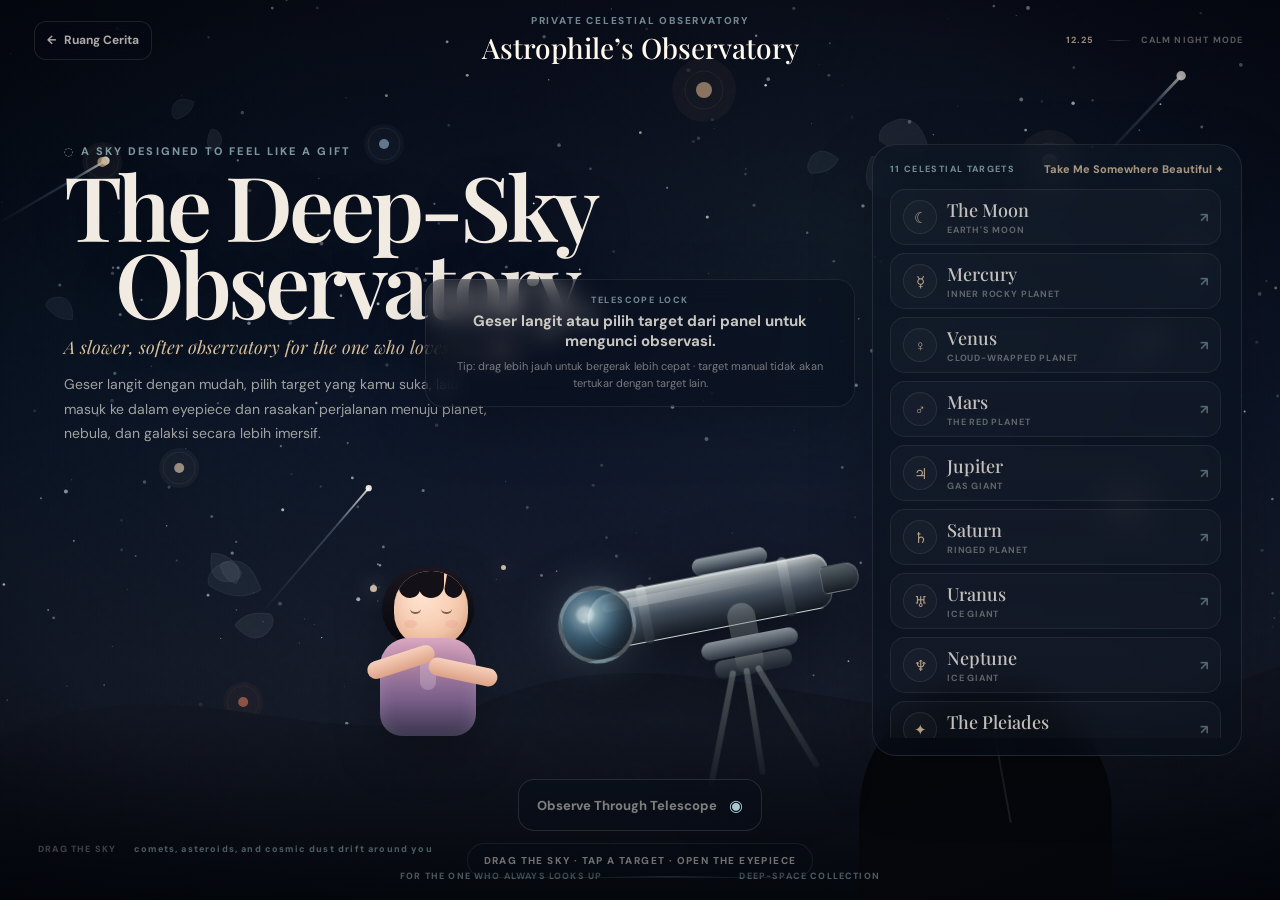
==== commit 7af0fd27: "Add files via upload" ====
--- a/astrophile-observatory.html
+++ b/astrophile-observatory.html
@@ -3,11 +3,11 @@
 <head>
   <meta charset="UTF-8">
   <meta name="viewport" content="width=device-width, initial-scale=1, viewport-fit=cover">
-  <meta name="theme-color" content="#06101a">
+  <meta name="theme-color" content="#040912">
   <title>Astrophile’s Observatory — Ruang Cerita</title>
   <link rel="preconnect" href="https://fonts.googleapis.com">
   <link rel="preconnect" href="https://fonts.gstatic.com" crossorigin>
-  <link href="https://fonts.googleapis.com/css2?family=DM+Sans:wght@400;500;600;700;800&family=Playfair+Display:ital,wght@0,500;0,600;1,500&display=swap" rel="stylesheet">
+  <link href="https://fonts.googleapis.com/css2?family=DM+Sans:wght@400;500;600;700;800&family=Playfair+Display:ital,wght@0,500;0,600;0,700;1,500&display=swap" rel="stylesheet">
   <link rel="stylesheet" href="astrophile-observatory.css">
 </head>
 <body>
@@ -19,39 +19,14 @@
   <header class="observatory-topbar">
     <a href="index.html" class="observatory-back" id="observatoryBack"><span>←</span><span>Ruang Cerita</span></a>
     <div class="observatory-brand"><small>PRIVATE CELESTIAL OBSERVATORY</small><strong>Astrophile’s Observatory</strong></div>
-    <div class="observatory-time"><span id="observatoryLocalTime">22:17</span><i></i><small>MOUNTAIN NIGHT</small></div>
+    <div class="observatory-time"><span id="observatoryLocalTime">22:17</span><i></i><small>CALM NIGHT MODE</small></div>
   </header>
 
   <section class="observatory-intro">
-    <p>◌ CINEMATIC TELESCOPE EXPERIENCE</p>
-    <h1>The Living <span>Observatory.</span></h1>
-    <em>A quieter luxury — where the sky no longer feels still.</em>
-  </section>
-
-  <section class="observatory-scope-interface" aria-label="Telescope controls">
-    <div class="observatory-reticle-status">
-      <small>TELESCOPE LOCK</small>
-      <strong id="observatoryTargetStatus">Move the telescope toward a celestial marker.</strong>
-    </div>
-
-    <div class="observatory-telescope" id="observatoryTelescope" aria-hidden="true">
-      <div class="observatory-scope-tube">
-        <span class="observatory-scope-ring ring-one"></span>
-        <span class="observatory-scope-ring ring-two"></span>
-        <span class="observatory-scope-eyepiece"></span>
-      </div>
-      <div class="observatory-scope-lens"><span></span></div>
-      <div class="observatory-scope-axis"></div>
-      <div class="observatory-scope-tripod"></div>
-      <span class="observatory-tripod-leg leg-one"></span>
-      <span class="observatory-tripod-leg leg-two"></span>
-      <span class="observatory-tripod-leg leg-three"></span>
-    </div>
-
-    <button type="button" class="observatory-open-lens" id="observatoryOpenLens" disabled>
-      <span>Open Live Telescope View</span>
-      <b>◉</b>
-    </button>
+    <p>◌ A SKY DESIGNED TO FEEL LIKE A GIFT</p>
+    <h1>The Deep-Sky <span>Observatory.</span></h1>
+    <em>A slower, softer observatory for the one who loves the night.</em>
+    <p class="observatory-intro-description">Geser langit dengan mudah, pilih target yang kamu suka, lalu masuk ke dalam eyepiece dan rasakan perjalanan menuju planet, nebula, dan galaksi secara lebih imersif.</p>
   </section>
 
   <aside class="observatory-target-dock" aria-label="Celestial objects">
@@ -62,15 +37,80 @@
     <div class="observatory-target-list" id="observatoryTargetList"></div>
   </aside>
 
-  <div class="observatory-help" aria-hidden="true"><span>DRAG THE SKY</span><i></i><small>or choose a target</small></div>
-  <div class="observatory-signature" aria-hidden="true"><span>ASTROPHILE COLLECTION</span><i></i><small>LIVE MOTION FEED</small></div>
+  <section class="observatory-stage" aria-label="Telescope stage">
+    <div class="observatory-status-card">
+      <small>TELESCOPE LOCK</small>
+      <strong id="observatoryTargetStatus">Geser langit atau pilih target dari panel untuk mengunci observasi.</strong>
+      <p>Tip: drag lebih jauh untuk bergerak lebih cepat · target manual tidak akan tertukar dengan target lain.</p>
+    </div>
+
+    <div class="observatory-character-scene" aria-hidden="true">
+      <div class="observatory-child">
+        <span class="child-star star-a"></span>
+        <span class="child-star star-b"></span>
+        <div class="child-hair-back"></div>
+        <div class="child-head">
+          <span class="child-bang bang-one"></span>
+          <span class="child-bang bang-two"></span>
+          <span class="child-bang bang-three"></span>
+          <span class="child-eye eye-left"></span>
+          <span class="child-eye eye-right"></span>
+          <span class="child-cheek cheek-left"></span>
+          <span class="child-cheek cheek-right"></span>
+        </div>
+        <div class="child-body"></div>
+        <div class="child-arm arm-back"></div>
+        <div class="child-arm arm-front"></div>
+      </div>
+
+      <div class="observatory-telescope" id="observatoryTelescope" aria-hidden="true">
+        <div class="observatory-scope-shadow"></div>
+        <div class="observatory-scope-barrel">
+          <span class="observatory-scope-highlight"></span>
+          <span class="observatory-scope-ring ring-one"></span>
+          <span class="observatory-scope-ring ring-two"></span>
+          <span class="observatory-scope-finder"></span>
+          <span class="observatory-scope-eyepiece"></span>
+        </div>
+        <div class="observatory-scope-lens"><span></span></div>
+        <div class="observatory-scope-axis"></div>
+        <div class="observatory-scope-mount"></div>
+        <div class="observatory-scope-cradle"></div>
+        <span class="observatory-tripod-leg leg-one"></span>
+        <span class="observatory-tripod-leg leg-two"></span>
+        <span class="observatory-tripod-leg leg-three"></span>
+      </div>
+    </div>
+
+    <div class="observatory-stage-controls">
+      <button type="button" class="observatory-open-lens" id="observatoryOpenLens" disabled>
+        <span>Observe Through Telescope</span>
+        <b>◉</b>
+      </button>
+      <div class="observatory-control-pill">DRAG THE SKY · TAP A TARGET · OPEN THE EYEPIECE</div>
+    </div>
+  </section>
+
+  <div class="observatory-help" aria-hidden="true"><span>DRAG THE SKY</span><i></i><small>comets, asteroids, and cosmic dust drift around you</small></div>
+  <div class="observatory-signature" aria-hidden="true"><span>FOR THE ONE WHO ALWAYS LOOKS UP</span><i></i><small>DEEP-SPACE COLLECTION</small></div>
+
+  <section class="observatory-travel-overlay" id="observatoryTravelOverlay" hidden>
+    <canvas id="observatoryTravelCanvas" class="observatory-travel-canvas" aria-hidden="true"></canvas>
+    <div class="observatory-travel-vignette" aria-hidden="true"></div>
+    <div class="observatory-travel-copy">
+      <small id="observatoryTravelStep">ALIGNING THE TELESCOPE</small>
+      <strong id="observatoryTravelTitle">Entering the eyepiece…</strong>
+      <p id="observatoryTravelSubtitle">The observatory is carrying you toward the night.</p>
+    </div>
+    <div class="observatory-travel-eyepiece" aria-hidden="true"><span></span></div>
+  </section>
 
   <section class="observatory-lens-overlay" id="observatoryLensOverlay" hidden>
     <div class="observatory-lens-backdrop" data-close-lens></div>
     <article class="observatory-lens-card">
       <div class="observatory-lens-header">
         <div>
-          <small>LIVE TELESCOPE FEED</small>
+          <small>LIVE DEEP-SPACE FEED</small>
           <strong id="observatoryLensTitle">The Moon</strong>
         </div>
         <div class="observatory-lens-header-right">
@@ -83,8 +123,8 @@
         <div class="observatory-lens-viewport">
           <canvas id="observatoryObjectCanvas" aria-hidden="true"></canvas>
           <div class="observatory-lens-video-hud" aria-hidden="true">
-            <span>FOCUS 97%</span>
-            <span>12.6x</span>
+            <span id="observatoryHudFocus">FOCUS 98%</span>
+            <span id="observatoryHudZoom">14.0x</span>
             <span id="observatoryHudName">THE MOON</span>
           </div>
           <div class="observatory-lens-reticle" aria-hidden="true"><span></span><i></i></div>
--- a/astrophile-observatory.css
+++ b/astrophile-observatory.css
@@ -1,28 +1,33 @@
 
-*{box-sizing:border-box}html,body{width:100%;min-height:100%;margin:0;overflow:hidden;background:#06101a}body{color:#fff8ed;font-family:"DM Sans",system-ui,sans-serif}a{color:inherit;text-decoration:none}button{font:inherit;color:inherit}
-.observatory-experience{position:relative;isolation:isolate;width:100vw;height:100vh;height:100svh;min-height:520px;overflow:hidden;background:linear-gradient(180deg,#06101a,#0e1928 54%,#171924);cursor:grab;user-select:none;-webkit-tap-highlight-color:transparent}.observatory-experience.dragging{cursor:grabbing}.observatory-sky-canvas{position:absolute;inset:0;z-index:1;width:100%;height:100%;display:block}
+*{box-sizing:border-box}html,body{width:100%;min-height:100%;margin:0;overflow:hidden;background:#040912}body{color:#fff8ed;font-family:"DM Sans",system-ui,sans-serif}a{color:inherit;text-decoration:none}button{font:inherit;color:inherit}
+.observatory-experience{position:relative;isolation:isolate;width:100vw;height:100vh;height:100svh;min-height:520px;overflow:hidden;background:linear-gradient(180deg,#040912,#0a1423 54%,#151825);cursor:grab;user-select:none;-webkit-tap-highlight-color:transparent}.observatory-experience.dragging{cursor:grabbing}.observatory-sky-canvas,.observatory-travel-canvas{position:absolute;inset:0;width:100%;height:100%;display:block}.observatory-sky-canvas{z-index:1}
 .observatory-grain{position:absolute;inset:-10%;z-index:4;opacity:.16;pointer-events:none;background-image:url("data:image/svg+xml,%3Csvg viewBox='0 0 180 180' xmlns='http://www.w3.org/2000/svg'%3E%3Cfilter id='n'%3E%3CfeTurbulence type='fractalNoise' baseFrequency='.8' numOctaves='3' stitchTiles='stitch'/%3E%3C/filter%3E%3Crect width='100%25' height='100%25' filter='url(%23n)' opacity='.23'/%3E%3C/svg%3E");mix-blend-mode:soft-light;animation:obsGrain 8s steps(7) infinite}@keyframes obsGrain{0%,100%{transform:translate3d(-2%,-1%,0)}50%{transform:translate3d(1%,2%,0)}}
-.observatory-vignette{position:absolute;inset:0;z-index:5;pointer-events:none;background:radial-gradient(ellipse at center,transparent 44%,rgba(1,4,11,.11) 72%,rgba(1,3,9,.48) 100%)}
+.observatory-vignette,.observatory-travel-vignette{position:absolute;inset:0;pointer-events:none;background:radial-gradient(ellipse at center,transparent 42%,rgba(1,4,11,.1) 72%,rgba(1,3,9,.58) 100%)}.observatory-vignette{z-index:5}.observatory-travel-vignette{z-index:2}
 
-.observatory-topbar{position:absolute;left:0;top:0;z-index:20;width:100%;min-height:72px;padding:max(14px,env(safe-area-inset-top)) clamp(16px,3vw,34px) 10px;display:grid;grid-template-columns:1fr auto 1fr;align-items:center;gap:18px;pointer-events:none}.observatory-back,.observatory-time{pointer-events:auto}.observatory-back{justify-self:start;min-height:39px;padding:0 12px;display:inline-flex;align-items:center;gap:8px;border:1px solid rgba(255,248,237,.1);border-radius:12px;color:rgba(255,248,237,.68);background:rgba(7,13,24,.29);backdrop-filter:blur(13px);-webkit-backdrop-filter:blur(13px);font-size:8px;font-weight:800}.observatory-brand{text-align:center}.observatory-brand small,.observatory-brand strong{display:block}.observatory-brand small{color:rgba(169,201,208,.66);font-size:5px;font-weight:800;letter-spacing:.18em}.observatory-brand strong{margin-top:2px;font-family:"Playfair Display",Georgia,serif;font-size:15px;font-weight:500}.observatory-time{justify-self:end;min-width:180px;display:grid;grid-template-columns:auto 28px auto;align-items:center;gap:8px;color:rgba(255,248,237,.33)}.observatory-time span,.observatory-time small{font-size:5px;font-weight:800;letter-spacing:.13em;white-space:nowrap}.observatory-time span{color:rgba(216,192,155,.7)}.observatory-time i,.observatory-help i,.observatory-signature i{height:1px;background:linear-gradient(90deg,transparent,rgba(255,248,237,.16),transparent)}
+.observatory-topbar{position:absolute;left:0;top:0;z-index:20;width:100%;min-height:72px;padding:max(14px,env(safe-area-inset-top)) clamp(16px,3vw,34px) 10px;display:grid;grid-template-columns:1fr auto 1fr;align-items:center;gap:18px;pointer-events:none}.observatory-back,.observatory-time{pointer-events:auto}.observatory-back{justify-self:start;min-height:39px;padding:0 12px;display:inline-flex;align-items:center;gap:8px;border:1px solid rgba(255,248,237,.1);border-radius:12px;color:rgba(255,248,237,.68);background:rgba(7,13,24,.29);backdrop-filter:blur(13px);-webkit-backdrop-filter:blur(13px);font-size:12px;font-weight:700}.observatory-brand{text-align:center}.observatory-brand small,.observatory-brand strong{display:block}.observatory-brand small{color:rgba(169,201,208,.66);font-size:10px;font-weight:800;letter-spacing:.18em}.observatory-brand strong{margin-top:2px;font-family:"Playfair Display",Georgia,serif;font-size:28px;font-weight:500}.observatory-time{justify-self:end;min-width:180px;display:grid;grid-template-columns:auto 28px auto;align-items:center;gap:8px;color:rgba(255,248,237,.33)}.observatory-time span,.observatory-time small{font-size:9px;font-weight:800;letter-spacing:.13em;white-space:nowrap}.observatory-time span{color:rgba(216,192,155,.7)}.observatory-time i,.observatory-help i,.observatory-signature i{height:1px;background:linear-gradient(90deg,transparent,rgba(255,248,237,.16),transparent)}
 
-.observatory-intro{position:absolute;left:clamp(24px,5vw,72px);top:clamp(105px,16vh,150px);z-index:12;max-width:min(560px,47vw);pointer-events:none}.observatory-intro>p{margin:0;color:rgba(169,201,208,.73);font-size:6px;font-weight:800;letter-spacing:.19em}.observatory-intro h1{margin:8px 0 0;color:rgba(255,248,237,.93);font-family:"Playfair Display",Georgia,serif;font-size:clamp(56px,7vw,96px);font-weight:600;line-height:.86;letter-spacing:-5px;text-shadow:0 15px 50px rgba(0,0,0,.22)}.observatory-intro h1 span{display:block;margin-left:clamp(32px,5vw,72px)}.observatory-intro em{display:block;margin-top:15px;color:#d8c09b;font-family:"Playfair Display",Georgia,serif;font-size:clamp(13px,1.4vw,18px)}
+.observatory-intro{position:absolute;left:clamp(24px,5vw,72px);top:clamp(105px,16vh,150px);z-index:12;max-width:min(550px,46vw);pointer-events:none}.observatory-intro>p:first-child{margin:0;color:rgba(169,201,208,.73);font-size:11px;font-weight:800;letter-spacing:.19em}.observatory-intro h1{margin:8px 0 0;color:rgba(255,248,237,.95);font-family:"Playfair Display",Georgia,serif;font-size:clamp(58px,7vw,98px);font-weight:600;line-height:.86;letter-spacing:-4px;text-shadow:0 15px 50px rgba(0,0,0,.22)}.observatory-intro h1 span{display:block;margin-left:clamp(26px,4vw,70px)}.observatory-intro em{display:block;margin-top:15px;color:#d8c09b;font-family:"Playfair Display",Georgia,serif;font-size:clamp(15px,1.4vw,20px)}.observatory-intro-description{margin:14px 0 0;max-width:43ch;color:rgba(255,248,237,.62);font-size:14px;line-height:1.75}
 
-.observatory-scope-interface{position:absolute;left:50%;bottom:clamp(90px,13vh,125px);z-index:13;width:min(410px,36vw);transform:translateX(-50%);pointer-events:none}.observatory-reticle-status{width:min(360px,100%);margin:0 auto 12px;padding:10px 13px;border:1px solid rgba(255,248,237,.08);border-radius:14px;background:rgba(7,13,24,.35);backdrop-filter:blur(13px);-webkit-backdrop-filter:blur(13px);text-align:center}.observatory-reticle-status small,.observatory-reticle-status strong{display:block}.observatory-reticle-status small{color:rgba(169,201,208,.62);font-size:5px;font-weight:800;letter-spacing:.16em}.observatory-reticle-status strong{margin-top:4px;color:rgba(255,248,237,.6);font-size:9px;font-weight:600}
-.observatory-telescope{position:relative;width:310px;height:210px;margin:0 auto;transform:rotate(var(--scope-angle,-14deg));transform-origin:56% 61%;transition:transform .26s ease;filter:drop-shadow(0 22px 25px rgba(0,0,0,.32))}.observatory-scope-tube{position:absolute;width:205px;height:42px;left:42px;top:50px;border:1px solid rgba(230,235,232,.25);border-radius:24px 10px 10px 24px;background:linear-gradient(180deg,rgba(214,221,219,.38),rgba(101,113,117,.26) 46%,rgba(28,36,44,.68));box-shadow:inset 0 1px 0 rgba(255,255,255,.2)}.observatory-scope-lens{position:absolute;width:58px;height:58px;left:18px;top:42px;border:3px solid rgba(225,233,231,.34);border-radius:50%;background:radial-gradient(circle at 38% 34%,rgba(191,231,238,.52),rgba(74,107,129,.68) 42%,rgba(6,12,23,.96) 77%);box-shadow:0 0 32px rgba(169,211,223,.18)}.observatory-scope-lens span{position:absolute;width:13px;height:13px;left:12px;top:10px;border-radius:50%;background:rgba(255,255,255,.22);filter:blur(1px)}.observatory-scope-ring{position:absolute;top:-2px;width:8px;height:44px;border-radius:5px;background:rgba(215,220,216,.22)}.observatory-scope-ring.ring-one{left:44px}.observatory-scope-ring.ring-two{right:28px}.observatory-scope-eyepiece{position:absolute;width:27px;height:23px;right:-23px;top:9px;border:1px solid rgba(215,221,220,.24);border-radius:4px 11px 11px 4px;background:linear-gradient(180deg,#505a60,#171d24)}.observatory-scope-axis{position:absolute;width:22px;height:55px;left:166px;top:83px;border-radius:12px;background:linear-gradient(180deg,rgba(203,211,208,.31),rgba(40,48,57,.74))}.observatory-scope-tripod{position:absolute;width:55px;height:16px;left:149px;top:128px;border-radius:8px;background:linear-gradient(180deg,rgba(196,205,202,.3),rgba(35,42,50,.72))}.observatory-tripod-leg{position:absolute;width:4px;height:93px;top:139px;border-radius:4px;background:linear-gradient(180deg,rgba(188,197,195,.34),rgba(26,31,39,.76));transform-origin:top center}.observatory-tripod-leg.leg-one{left:168px;transform:rotate(20deg)}.observatory-tripod-leg.leg-two{left:177px;transform:rotate(-20deg)}.observatory-tripod-leg.leg-three{left:173px;height:82px;transform:rotate(2deg)}
-.observatory-open-lens{min-height:43px;margin:2px auto 0;padding:0 14px;display:flex;align-items:center;justify-content:center;gap:10px;border:1px solid rgba(255,248,237,.1);border-radius:13px;color:rgba(255,248,237,.48);background:rgba(8,14,25,.44);backdrop-filter:blur(13px);-webkit-backdrop-filter:blur(13px);font-size:8px;font-weight:800;cursor:not-allowed;pointer-events:auto;transition:color .2s ease,background .2s ease,border-color .2s ease,transform .2s ease}.observatory-open-lens b{color:#a9c9d0;font-size:13px}.observatory-open-lens.ready{color:#11161c;border-color:rgba(218,235,235,.38);background:linear-gradient(180deg,#dae8e6,#a9c9d0);box-shadow:0 13px 34px rgba(169,201,208,.18);cursor:pointer}.observatory-open-lens.ready:hover{transform:translateY(-2px)}
+.observatory-target-dock{position:absolute;right:clamp(20px,3vw,38px);top:clamp(106px,16vh,145px);z-index:16;width:min(370px,31vw);padding:17px;border:1px solid rgba(255,248,237,.09);border-radius:24px;background:linear-gradient(180deg,rgba(13,22,36,.72),rgba(7,13,24,.52));box-shadow:0 22px 64px rgba(0,0,0,.22);backdrop-filter:blur(17px);-webkit-backdrop-filter:blur(17px)}.observatory-target-dock-heading{display:flex;align-items:center;justify-content:space-between;gap:10px}.observatory-target-dock-heading small{color:rgba(169,201,208,.66);font-size:9px;font-weight:800;letter-spacing:.15em}.observatory-target-dock-heading button{padding:0;border:0;color:rgba(216,192,155,.76);background:none;font-size:11px;font-weight:800;cursor:pointer}.observatory-target-list{margin-top:13px;display:grid;gap:8px;max-height:min(61vh,560px);overflow:auto;padding-right:3px}.observatory-target-list::-webkit-scrollbar{width:7px}.observatory-target-list::-webkit-scrollbar-thumb{background:rgba(255,255,255,.08);border-radius:999px}.observatory-target-button{min-height:56px;padding:0 12px;display:grid;grid-template-columns:34px minmax(0,1fr) auto;align-items:center;gap:10px;border:1px solid rgba(255,248,237,.065);border-radius:15px;color:rgba(255,248,237,.75);background:rgba(255,255,255,.025);text-align:left;cursor:pointer;transition:transform .18s ease,border-color .18s ease,background .18s ease,box-shadow .18s ease}.observatory-target-button:hover,.observatory-target-button.active{transform:translateX(-2px);border-color:rgba(169,201,208,.22);background:rgba(169,201,208,.065);box-shadow:0 12px 32px rgba(0,0,0,.13)}.observatory-target-symbol{width:34px;height:34px;display:grid;place-items:center;border:1px solid rgba(255,248,237,.08);border-radius:50%;color:rgba(216,192,155,.82);background:rgba(255,255,255,.025);font-family:"Playfair Display",Georgia,serif;font-size:15px}.observatory-target-copy strong,.observatory-target-copy small{display:block}.observatory-target-copy strong{font-family:"Playfair Display",Georgia,serif;font-size:18px;font-weight:500}.observatory-target-copy small{margin-top:2px;color:rgba(255,248,237,.34);font-size:9px;font-weight:700;letter-spacing:.09em}.observatory-target-button>b{color:rgba(169,201,208,.45);font-size:13px}
 
-.observatory-target-dock{position:absolute;right:clamp(20px,3vw,38px);top:clamp(106px,16vh,145px);z-index:16;width:min(355px,29vw);padding:17px;border:1px solid rgba(255,248,237,.09);border-radius:24px;background:linear-gradient(180deg,rgba(13,22,36,.67),rgba(7,13,24,.49));box-shadow:0 22px 64px rgba(0,0,0,.22);backdrop-filter:blur(17px);-webkit-backdrop-filter:blur(17px)}.observatory-target-dock-heading{display:flex;align-items:center;justify-content:space-between;gap:10px}.observatory-target-dock-heading small{color:rgba(169,201,208,.66);font-size:5px;font-weight:800;letter-spacing:.15em}.observatory-target-dock-heading button{padding:0;border:0;color:rgba(216,192,155,.66);background:none;font-size:6px;font-weight:800;cursor:pointer}.observatory-target-list{margin-top:13px;display:grid;gap:7px;max-height:min(59vh,560px);overflow:auto;padding-right:2px}.observatory-target-list::-webkit-scrollbar{width:6px}.observatory-target-list::-webkit-scrollbar-thumb{background:rgba(255,255,255,.08);border-radius:999px}.observatory-target-button{min-height:43px;padding:0 10px;display:grid;grid-template-columns:28px minmax(0,1fr) auto;align-items:center;gap:9px;border:1px solid rgba(255,248,237,.065);border-radius:13px;color:rgba(255,248,237,.68);background:rgba(255,255,255,.025);text-align:left;cursor:pointer;transition:transform .18s ease,border-color .18s ease,background .18s ease}.observatory-target-button:hover,.observatory-target-button.active{transform:translateX(-2px);border-color:rgba(169,201,208,.22);background:rgba(169,201,208,.065)}.observatory-target-symbol{width:28px;height:28px;display:grid;place-items:center;border:1px solid rgba(255,248,237,.08);border-radius:50%;color:rgba(216,192,155,.8);background:rgba(255,255,255,.025);font-family:"Playfair Display",Georgia,serif;font-size:12px}.observatory-target-copy strong,.observatory-target-copy small{display:block}.observatory-target-copy strong{font-family:"Playfair Display",Georgia,serif;font-size:13px;font-weight:500}.observatory-target-copy small{margin-top:2px;color:rgba(255,248,237,.29);font-size:5px;font-weight:700;letter-spacing:.09em}.observatory-target-button>b{color:rgba(169,201,208,.42);font-size:8px}
+.observatory-stage{position:absolute;left:50%;bottom:max(22px,env(safe-area-inset-bottom));z-index:15;width:min(900px,70vw);transform:translateX(-50%)}.observatory-status-card{width:min(430px,100%);margin:0 auto 18px;padding:14px 16px;border:1px solid rgba(255,248,237,.08);border-radius:18px;background:rgba(7,13,24,.38);backdrop-filter:blur(13px);-webkit-backdrop-filter:blur(13px);text-align:center;box-shadow:0 20px 60px rgba(0,0,0,.18)}.observatory-status-card small,.observatory-status-card strong,.observatory-status-card p{display:block}.observatory-status-card small{color:rgba(169,201,208,.64);font-size:9px;font-weight:800;letter-spacing:.16em}.observatory-status-card strong{margin-top:5px;color:rgba(255,248,237,.78);font-size:15px;font-weight:700}.observatory-status-card p{margin:7px 0 0;color:rgba(255,248,237,.45);font-size:11px;line-height:1.55}
+.observatory-character-scene{position:relative;display:flex;align-items:flex-end;justify-content:center;gap:12px;min-height:340px;pointer-events:none}
+.observatory-child{position:relative;width:170px;height:224px;animation:childFloat 5.8s ease-in-out infinite;filter:drop-shadow(0 20px 22px rgba(0,0,0,.25))}.child-star{position:absolute;border-radius:50%;background:rgba(245,225,198,.8);box-shadow:0 0 18px rgba(245,225,198,.45)}.child-star.star-a{width:7px;height:7px;left:16px;top:44px;animation:childStar 3.6s ease-in-out infinite}.child-star.star-b{width:5px;height:5px;right:18px;top:24px;animation:childStar 4.2s ease-in-out infinite 1s}.child-hair-back{position:absolute;left:28px;top:26px;width:92px;height:80px;border-radius:52px 52px 46px 46px;background:linear-gradient(180deg,#1b1620,#06070c)}.child-head{position:absolute;left:40px;top:30px;width:74px;height:76px;border-radius:36px 36px 34px 34px;background:radial-gradient(circle at 38% 32%,#ffe3cf,#f5c8ab 62%,#d79b80 100%);overflow:hidden;box-shadow:inset 0 -8px 18px rgba(163,94,74,.16)}.child-bang{position:absolute;top:-7px;height:34px;background:#131018;border-radius:0 0 22px 22px}.child-bang.bang-one{left:4px;width:22px;transform:rotate(-8deg)}.child-bang.bang-two{left:24px;width:26px}.child-bang.bang-three{right:4px;width:18px;transform:rotate(10deg)}.child-eye{position:absolute;top:38px;width:11px;height:5px;border-bottom:2px solid rgba(91,55,49,.75);border-radius:0 0 11px 11px;animation:blink 7s infinite}.child-eye.eye-left{left:16px}.child-eye.eye-right{right:16px}.child-cheek{position:absolute;top:49px;width:13px;height:8px;border-radius:50%;background:rgba(230,142,141,.22);filter:blur(.2px)}.child-cheek.cheek-left{left:10px}.child-cheek.cheek-right{right:10px}.child-body{position:absolute;left:26px;top:97px;width:96px;height:98px;border-radius:28px 28px 22px 22px;background:linear-gradient(180deg,#d59db8,#775d88 64%,#3a354d);box-shadow:inset 0 7px 18px rgba(255,255,255,.15)}.child-body:after{content:"";position:absolute;left:50%;top:18px;width:16px;height:34px;transform:translateX(-50%);border-radius:999px;background:rgba(255,243,248,.22)}.child-arm{position:absolute;top:112px;width:70px;height:18px;border-radius:999px;background:linear-gradient(180deg,#f7d0bb,#dda287)}.child-arm.arm-back{left:12px;transform:rotate(-18deg)}.child-arm.arm-front{left:74px;top:122px;transform:rotate(12deg)}@keyframes childFloat{0%,100%{transform:translateY(0)}50%{transform:translateY(-7px)}}@keyframes childStar{0%,100%{opacity:.4;transform:scale(1)}50%{opacity:1;transform:scale(1.4)}}@keyframes blink{0%,47%,100%{transform:scaleY(1)}49%,51%{transform:scaleY(.2)}}
 
-.observatory-help,.observatory-signature{position:absolute;z-index:12;display:grid;grid-template-columns:auto 1fr auto;align-items:center;gap:9px;color:rgba(255,248,237,.24);pointer-events:none}.observatory-help{left:clamp(20px,3vw,38px);bottom:clamp(32px,5vh,50px);width:min(275px,29vw)}.observatory-signature{left:50%;bottom:max(18px,env(safe-area-inset-bottom));width:min(450px,45vw);transform:translateX(-50%)}.observatory-help span,.observatory-help small,.observatory-signature span,.observatory-signature small{font-size:5px;font-weight:800;letter-spacing:.13em;white-space:nowrap}.observatory-help small,.observatory-signature small{color:rgba(169,201,208,.44)}.observatory-signature span{color:rgba(169,201,208,.42)}
+.observatory-telescope{position:relative;width:390px;height:270px;transform:translateX(-10px) rotate(var(--scope-angle,-12deg));transform-origin:55% 62%;transition:transform .18s ease;filter:drop-shadow(0 28px 35px rgba(0,0,0,.32))}.observatory-scope-shadow{position:absolute;left:72px;top:88px;width:230px;height:44px;border-radius:999px;background:rgba(0,0,0,.18);filter:blur(16px)}.observatory-scope-barrel{position:absolute;left:72px;top:74px;width:246px;height:56px;border:1px solid rgba(233,238,239,.26);border-radius:28px 16px 16px 28px;background:linear-gradient(180deg,#cad0d0 0%,#89939a 18%,#495564 52%,#1a222d 100%);box-shadow:inset 0 2px 0 rgba(255,255,255,.26),inset 0 -18px 34px rgba(0,0,0,.28)}.observatory-scope-highlight{position:absolute;left:16px;right:56px;top:8px;height:10px;border-radius:999px;background:linear-gradient(90deg,rgba(255,255,255,.32),rgba(255,255,255,0))}.observatory-scope-lens{position:absolute;left:42px;top:64px;width:78px;height:78px;border:4px solid rgba(225,233,231,.34);border-radius:50%;background:radial-gradient(circle at 38% 34%,rgba(211,245,250,.72),rgba(74,116,139,.76) 35%,rgba(6,12,23,.98) 77%);box-shadow:0 0 42px rgba(169,211,223,.22), inset 0 0 18px rgba(189,232,238,.18)}.observatory-scope-lens span{position:absolute;width:18px;height:18px;left:16px;top:14px;border-radius:50%;background:rgba(255,255,255,.32);filter:blur(1px)}.observatory-scope-ring{position:absolute;top:-3px;width:10px;height:60px;border-radius:5px;background:linear-gradient(180deg,rgba(255,255,255,.34),rgba(113,123,129,.35),rgba(37,44,52,.8))}.observatory-scope-ring.ring-one{left:52px}.observatory-scope-ring.ring-two{right:38px}.observatory-scope-finder{position:absolute;right:56px;top:-18px;width:76px;height:18px;border-radius:9px;background:linear-gradient(180deg,#8d99a0,#27303d);border:1px solid rgba(233,238,239,.15)}.observatory-scope-eyepiece{position:absolute;width:38px;height:28px;right:-30px;top:14px;border:1px solid rgba(215,221,220,.24);border-radius:5px 13px 13px 5px;background:linear-gradient(180deg,#58636a,#171d24)}.observatory-scope-axis{position:absolute;width:28px;height:72px;left:210px;top:109px;border-radius:14px;background:linear-gradient(180deg,rgba(203,211,208,.31),rgba(40,48,57,.74))}.observatory-scope-mount{position:absolute;width:78px;height:18px;left:188px;top:162px;border-radius:8px;background:linear-gradient(180deg,rgba(196,205,202,.3),rgba(35,42,50,.72))}.observatory-scope-cradle{position:absolute;left:178px;top:142px;width:98px;height:18px;border-radius:18px;background:linear-gradient(180deg,#889198,#2c3540)}.observatory-tripod-leg{position:absolute;width:6px;height:118px;top:174px;border-radius:4px;background:linear-gradient(180deg,rgba(188,197,195,.34),rgba(26,31,39,.76));transform-origin:top center}.observatory-tripod-leg.leg-one{left:203px;transform:rotate(22deg)}.observatory-tripod-leg.leg-two{left:227px;transform:rotate(-20deg)}.observatory-tripod-leg.leg-three{left:216px;height:108px;transform:rotate(2deg)}
+.observatory-stage-controls{display:flex;flex-direction:column;align-items:center;gap:12px;margin-top:14px}.observatory-open-lens{min-height:52px;padding:0 18px;display:flex;align-items:center;justify-content:center;gap:12px;border:1px solid rgba(255,248,237,.12);border-radius:16px;color:rgba(255,248,237,.48);background:rgba(8,14,25,.44);backdrop-filter:blur(13px);-webkit-backdrop-filter:blur(13px);font-size:13px;font-weight:800;cursor:not-allowed;pointer-events:auto;transition:color .2s ease,background .2s ease,border-color .2s ease,transform .2s ease,box-shadow .2s ease}.observatory-open-lens b{color:#a9c9d0;font-size:16px}.observatory-open-lens.ready{color:#0c1319;border-color:rgba(218,235,235,.38);background:linear-gradient(180deg,#f3ddd7,#ddbfc1 55%,#b7d6d7);box-shadow:0 13px 34px rgba(169,201,208,.18);cursor:pointer}.observatory-open-lens.ready:hover{transform:translateY(-2px)}.observatory-control-pill{padding:10px 16px;border:1px solid rgba(255,248,237,.07);border-radius:999px;color:rgba(255,248,237,.43);background:rgba(7,13,24,.25);font-size:10px;font-weight:800;letter-spacing:.14em}
 
-.observatory-lens-overlay{position:absolute;inset:0;z-index:30;display:grid;place-items:center;padding:max(16px,env(safe-area-inset-top)) 16px max(16px,env(safe-area-inset-bottom))}.observatory-lens-overlay[hidden]{display:none}.observatory-lens-backdrop{position:absolute;inset:0;background:rgba(2,7,14,.78);backdrop-filter:blur(16px);-webkit-backdrop-filter:blur(16px)}.observatory-lens-card{position:relative;z-index:2;width:min(1140px,95vw);max-height:min(820px,92svh);padding:20px;overflow:auto;border:1px solid rgba(255,248,237,.12);border-radius:30px;background:radial-gradient(circle at top right,rgba(169,201,208,.08),transparent 30%),linear-gradient(180deg,rgba(17,26,40,.97),rgba(7,12,23,.97));box-shadow:0 34px 95px rgba(0,0,0,.44)}
-.observatory-lens-header{min-height:46px;display:flex;align-items:center;justify-content:space-between;gap:14px}.observatory-lens-header small,.observatory-lens-header strong{display:block}.observatory-lens-header small{color:rgba(169,201,208,.68);font-size:6px;font-weight:800;letter-spacing:.17em}.observatory-lens-header strong{margin-top:2px;font-family:"Playfair Display",Georgia,serif;font-size:18px;font-weight:500}.observatory-lens-header-right{display:flex;align-items:center;gap:10px}.observatory-live-pill{display:inline-flex;align-items:center;gap:8px;min-height:32px;padding:0 12px;border:1px solid rgba(255,248,237,.08);border-radius:999px;background:rgba(255,255,255,.03);color:rgba(255,248,237,.7);font-size:6px;font-weight:800;letter-spacing:.12em}.observatory-live-pill i{width:8px;height:8px;border-radius:50%;background:#ff6f7d;box-shadow:0 0 0 0 rgba(255,111,125,.55);animation:livePulse 1.8s ease infinite}@keyframes livePulse{0%{box-shadow:0 0 0 0 rgba(255,111,125,.55)}70%{box-shadow:0 0 0 10px rgba(255,111,125,0)}100%{box-shadow:0 0 0 0 rgba(255,111,125,0)}}.observatory-lens-close{width:38px;height:38px;display:grid;place-items:center;border:1px solid rgba(255,248,237,.1);border-radius:50%;color:rgba(255,248,237,.66);background:rgba(255,255,255,.035);font-size:19px;cursor:pointer}
-.observatory-lens-layout{margin-top:14px;display:grid;grid-template-columns:minmax(340px,1.08fr) minmax(280px,.92fr);align-items:center;gap:28px}.observatory-lens-viewport{position:relative;isolation:isolate;width:100%;aspect-ratio:1;overflow:hidden;border:10px solid rgba(24,31,39,.96);border-radius:50%;background:#020611;box-shadow:inset 0 0 0 1px rgba(255,255,255,.08),inset 0 0 75px rgba(0,0,0,.75),0 24px 65px rgba(0,0,0,.38)}.observatory-lens-viewport canvas{position:absolute;inset:0;width:100%;height:100%}.observatory-lens-video-hud{position:absolute;left:0;right:0;bottom:10%;z-index:4;display:flex;justify-content:space-between;gap:10px;padding:0 12%;pointer-events:none}.observatory-lens-video-hud span{min-height:25px;padding:0 9px;display:inline-flex;align-items:center;border:1px solid rgba(255,248,237,.09);border-radius:999px;background:rgba(0,0,0,.22);color:rgba(255,248,237,.62);font-size:5px;font-weight:800;letter-spacing:.12em;backdrop-filter:blur(8px);-webkit-backdrop-filter:blur(8px)}
-.observatory-lens-reticle{position:absolute;inset:0;z-index:3;pointer-events:none}.observatory-lens-reticle:before,.observatory-lens-reticle:after{content:"";position:absolute;left:50%;top:50%;background:rgba(169,201,208,.16);transform:translate(-50%,-50%)}.observatory-lens-reticle:before{width:42%;height:1px}.observatory-lens-reticle:after{width:1px;height:42%}.observatory-lens-reticle span{position:absolute;left:50%;top:50%;width:24%;aspect-ratio:1;border:1px solid rgba(169,201,208,.17);border-radius:50%;transform:translate(-50%,-50%)}.observatory-lens-reticle i{position:absolute;left:50%;top:50%;width:5px;height:5px;border:1px solid rgba(216,192,155,.42);border-radius:50%;transform:translate(-50%,-50%)}
-.observatory-object-story{padding:12px 12px 12px 0}.observatory-object-story>p:first-child{margin:0;color:rgba(169,201,208,.7);font-size:6px;font-weight:800;letter-spacing:.18em}.observatory-object-story h2{margin:8px 0 0;color:rgba(255,248,237,.97);font-family:"Playfair Display",Georgia,serif;font-size:clamp(43px,5vw,66px);font-weight:600;line-height:.95;letter-spacing:-2.7px}.observatory-object-story em{display:block;max-width:37ch;margin-top:13px;color:#d8c09b;font-family:"Playfair Display",Georgia,serif;font-size:clamp(13px,1.4vw,17px);line-height:1.55}.observatory-object-facts{margin-top:21px;display:grid;grid-template-columns:repeat(3,minmax(0,1fr));gap:8px}.observatory-object-facts div{min-width:0;padding:12px 11px;border:1px solid rgba(255,248,237,.07);border-radius:14px;background:rgba(255,255,255,.025)}.observatory-object-facts span,.observatory-object-facts strong{display:block}.observatory-object-facts span{color:rgba(255,248,237,.29);font-size:5px;font-weight:800;letter-spacing:.11em}.observatory-object-facts strong{margin-top:6px;overflow:hidden;color:rgba(255,248,237,.77);font-size:9px;font-weight:700;text-overflow:ellipsis}.observatory-object-description{margin:18px 0 0;color:rgba(255,248,237,.59);font-size:12px;line-height:1.75}.observatory-next-object{min-height:43px;margin-top:19px;padding:0 14px;display:inline-flex;align-items:center;gap:10px;border:1px solid rgba(255,248,237,.1);border-radius:13px;color:rgba(255,248,237,.78);background:rgba(255,255,255,.035);font-size:8px;font-weight:800;cursor:pointer}.observatory-next-object span{color:#a9c9d0}
+.observatory-help,.observatory-signature{position:absolute;z-index:12;display:grid;grid-template-columns:auto 1fr auto;align-items:center;gap:9px;color:rgba(255,248,237,.24);pointer-events:none}.observatory-help{left:clamp(20px,3vw,38px);bottom:clamp(32px,5vh,52px);width:min(330px,33vw)}.observatory-signature{left:50%;bottom:max(18px,env(safe-area-inset-bottom));width:min(480px,50vw);transform:translateX(-50%)}.observatory-help span,.observatory-help small,.observatory-signature span,.observatory-signature small{font-size:9px;font-weight:800;letter-spacing:.13em;white-space:nowrap}.observatory-help small,.observatory-signature small{color:rgba(169,201,208,.44)}.observatory-signature span{color:rgba(169,201,208,.42)}
 
-@media(max-width:900px){.observatory-intro{max-width:min(530px,68vw)}.observatory-target-dock{top:auto;right:14px;left:14px;bottom:calc(max(14px,env(safe-area-inset-bottom)) + 12px);width:auto;padding:12px;border-radius:20px}.observatory-target-list{display:flex;overflow-x:auto;gap:7px;max-height:none}.observatory-target-list::-webkit-scrollbar{display:none}.observatory-target-button{min-width:178px}.observatory-scope-interface{left:auto;right:18px;bottom:clamp(160px,23vh,210px);width:310px;transform:none}.observatory-help,.observatory-signature{display:none}}
-@media(max-width:700px){.observatory-topbar{min-height:64px;padding:max(10px,env(safe-area-inset-top)) 10px 7px;grid-template-columns:38px 1fr 38px;gap:7px}.observatory-back{width:38px;min-height:38px;padding:0;justify-content:center;border-radius:50%}.observatory-back span:last-child{display:none}.observatory-brand small{font-size:4.4px}.observatory-brand strong{font-size:13px}.observatory-time{min-width:0;display:flex;justify-content:flex-end}.observatory-time i,.observatory-time small{display:none}.observatory-time span{width:38px;height:38px;display:grid;place-items:center;overflow:hidden;border:1px solid rgba(255,248,237,.09);border-radius:50%;background:rgba(7,13,24,.27);font-size:0}.observatory-time span:before{content:"◌";color:rgba(169,201,208,.7);font-size:15px}.observatory-intro{left:19px;top:clamp(88px,13vh,118px);max-width:calc(100% - 38px)}.observatory-intro>p{font-size:5px}.observatory-intro h1{font-size:clamp(46px,15vw,64px);letter-spacing:-3.4px}.observatory-intro h1 span{margin-left:26px}.observatory-intro em{margin-top:10px;font-size:12px}.observatory-scope-interface{right:50%;bottom:clamp(177px,25vh,225px);width:280px;transform:translateX(50%) scale(.86);transform-origin:bottom center}.observatory-reticle-status{margin-bottom:5px}.observatory-target-dock-heading{gap:7px}.observatory-target-dock-heading button{font-size:5px}.observatory-target-button{min-width:158px}.observatory-lens-card{width:100%;max-height:calc(100svh - 18px);padding:14px;border-radius:22px}.observatory-lens-layout{grid-template-columns:1fr;gap:18px}.observatory-lens-viewport{width:min(72vw,340px);margin:0 auto;border-width:7px}.observatory-object-story{padding:0}.observatory-object-story h2{font-size:clamp(36px,11vw,50px)}.observatory-object-facts{grid-template-columns:1fr}.observatory-lens-header-right{gap:8px}.observatory-live-pill{display:none}.observatory-lens-video-hud{padding:0 8%;bottom:8%}}
-@media(orientation:landscape) and (pointer:coarse){.observatory-intro{top:80px;max-width:min(40vw,470px)}.observatory-intro h1{font-size:clamp(42px,7vw,66px)}.observatory-intro em{display:none}.observatory-scope-interface{right:31%;bottom:40px;transform:scale(.72);transform-origin:bottom center}.observatory-target-dock{top:78px;right:max(12px,env(safe-area-inset-right));bottom:12px;left:auto;width:min(325px,39vw);overflow:auto}.observatory-target-list{display:grid;overflow:visible}.observatory-target-button{min-width:0}.observatory-lens-layout{grid-template-columns:minmax(280px,.9fr) minmax(290px,1.1fr)}.observatory-lens-viewport{width:min(64vh,420px);margin:0 auto}}
-@media(prefers-reduced-motion:reduce){.observatory-grain,.observatory-live-pill i{animation:none}.observatory-telescope,.observatory-target-button,.observatory-open-lens{transition-duration:.01ms!important}}
+.observatory-travel-overlay{position:absolute;inset:0;z-index:29;display:grid;place-items:center;background:rgba(1,5,11,.72);overflow:hidden}.observatory-travel-overlay[hidden]{display:none}.observatory-travel-copy{position:relative;z-index:4;text-align:center;padding:0 18px;transform:translateY(26vh)}.observatory-travel-copy small,.observatory-travel-copy strong,.observatory-travel-copy p{display:block}.observatory-travel-copy small{color:rgba(169,201,208,.68);font-size:11px;font-weight:800;letter-spacing:.18em}.observatory-travel-copy strong{margin-top:10px;color:#fff8ed;font-family:"Playfair Display",Georgia,serif;font-size:clamp(28px,4.4vw,54px);font-weight:600}.observatory-travel-copy p{margin:12px auto 0;max-width:38ch;color:rgba(255,248,237,.56);font-size:14px;line-height:1.65}.observatory-travel-eyepiece{position:absolute;left:50%;top:50%;z-index:3;width:min(260px,44vw);aspect-ratio:1;transform:translate(-50%,-50%) scale(.74);border-radius:50%;border:16px solid rgba(27,33,43,.84);box-shadow:0 0 0 1px rgba(255,255,255,.06),0 35px 80px rgba(0,0,0,.35),inset 0 0 70px rgba(0,0,0,.6);background:radial-gradient(circle at center,rgba(255,255,255,.02),rgba(255,255,255,0));animation:eyepiecePulse 1.6s ease-in-out infinite}.observatory-travel-eyepiece span{position:absolute;inset:12%;border-radius:50%;border:1px solid rgba(169,201,208,.16)}@keyframes eyepiecePulse{0%,100%{transform:translate(-50%,-50%) scale(.74)}50%{transform:translate(-50%,-50%) scale(.8)}}
+
+.observatory-lens-overlay{position:absolute;inset:0;z-index:30;display:grid;place-items:center;padding:max(16px,env(safe-area-inset-top)) 16px max(16px,env(safe-area-inset-bottom))}.observatory-lens-overlay[hidden]{display:none}.observatory-lens-backdrop{position:absolute;inset:0;background:rgba(2,7,14,.78);backdrop-filter:blur(16px);-webkit-backdrop-filter:blur(16px)}.observatory-lens-card{position:relative;z-index:2;width:min(1180px,95vw);max-height:min(830px,92svh);padding:20px;overflow:auto;border:1px solid rgba(255,248,237,.12);border-radius:30px;background:radial-gradient(circle at top right,rgba(169,201,208,.08),transparent 30%),linear-gradient(180deg,rgba(17,26,40,.97),rgba(7,12,23,.97));box-shadow:0 34px 95px rgba(0,0,0,.44)}
+.observatory-lens-header{min-height:48px;display:flex;align-items:center;justify-content:space-between;gap:14px}.observatory-lens-header small,.observatory-lens-header strong{display:block}.observatory-lens-header small{color:rgba(169,201,208,.68);font-size:10px;font-weight:800;letter-spacing:.17em}.observatory-lens-header strong{margin-top:2px;font-family:"Playfair Display",Georgia,serif;font-size:26px;font-weight:500}.observatory-lens-header-right{display:flex;align-items:center;gap:10px}.observatory-live-pill{display:inline-flex;align-items:center;gap:8px;min-height:32px;padding:0 12px;border:1px solid rgba(255,248,237,.08);border-radius:999px;background:rgba(255,255,255,.03);color:rgba(255,248,237,.7);font-size:10px;font-weight:800;letter-spacing:.12em}.observatory-live-pill i{width:8px;height:8px;border-radius:50%;background:#ff6f7d;box-shadow:0 0 0 0 rgba(255,111,125,.55);animation:livePulse 1.8s ease infinite}@keyframes livePulse{0%{box-shadow:0 0 0 0 rgba(255,111,125,.55)}70%{box-shadow:0 0 0 10px rgba(255,111,125,0)}100%{box-shadow:0 0 0 0 rgba(255,111,125,0)}}.observatory-lens-close{width:38px;height:38px;display:grid;place-items:center;border:1px solid rgba(255,248,237,.1);border-radius:50%;color:rgba(255,248,237,.66);background:rgba(255,255,255,.035);font-size:19px;cursor:pointer}
+.observatory-lens-layout{margin-top:16px;display:grid;grid-template-columns:minmax(360px,1.05fr) minmax(300px,.95fr);align-items:center;gap:28px}.observatory-lens-viewport{position:relative;isolation:isolate;width:100%;aspect-ratio:1;overflow:hidden;border:10px solid rgba(24,31,39,.96);border-radius:50%;background:#020611;box-shadow:inset 0 0 0 1px rgba(255,255,255,.08),inset 0 0 75px rgba(0,0,0,.75),0 24px 65px rgba(0,0,0,.38)}.observatory-lens-viewport canvas{position:absolute;inset:0;width:100%;height:100%}.observatory-lens-video-hud{position:absolute;left:0;right:0;bottom:10%;z-index:4;display:flex;justify-content:space-between;gap:10px;padding:0 12%;pointer-events:none}.observatory-lens-video-hud span{min-height:26px;padding:0 10px;display:inline-flex;align-items:center;border:1px solid rgba(255,248,237,.09);border-radius:999px;background:rgba(0,0,0,.22);color:rgba(255,248,237,.66);font-size:10px;font-weight:800;letter-spacing:.12em;backdrop-filter:blur(8px);-webkit-backdrop-filter:blur(8px)}.observatory-lens-reticle{position:absolute;inset:0;z-index:3;pointer-events:none}.observatory-lens-reticle:before,.observatory-lens-reticle:after{content:"";position:absolute;left:50%;top:50%;background:rgba(169,201,208,.16);transform:translate(-50%,-50%)}.observatory-lens-reticle:before{width:42%;height:1px}.observatory-lens-reticle:after{width:1px;height:42%}.observatory-lens-reticle span{position:absolute;left:50%;top:50%;width:24%;aspect-ratio:1;border:1px solid rgba(169,201,208,.17);border-radius:50%;transform:translate(-50%,-50%)}.observatory-lens-reticle i{position:absolute;left:50%;top:50%;width:5px;height:5px;border:1px solid rgba(216,192,155,.42);border-radius:50%;transform:translate(-50%,-50%)}
+.observatory-object-story{padding:12px 12px 12px 0}.observatory-object-story>p:first-child{margin:0;color:rgba(169,201,208,.7);font-size:10px;font-weight:800;letter-spacing:.18em}.observatory-object-story h2{margin:8px 0 0;color:rgba(255,248,237,.97);font-family:"Playfair Display",Georgia,serif;font-size:clamp(48px,5vw,72px);font-weight:600;line-height:.95;letter-spacing:-2.7px}.observatory-object-story em{display:block;max-width:37ch;margin-top:13px;color:#d8c09b;font-family:"Playfair Display",Georgia,serif;font-size:clamp(18px,1.6vw,24px);line-height:1.55}.observatory-object-facts{margin-top:21px;display:grid;grid-template-columns:repeat(3,minmax(0,1fr));gap:10px}.observatory-object-facts div{min-width:0;padding:14px 12px;border:1px solid rgba(255,248,237,.07);border-radius:14px;background:rgba(255,255,255,.025)}.observatory-object-facts span,.observatory-object-facts strong{display:block}.observatory-object-facts span{color:rgba(255,248,237,.29);font-size:9px;font-weight:800;letter-spacing:.11em}.observatory-object-facts strong{margin-top:6px;overflow:hidden;color:rgba(255,248,237,.84);font-size:14px;font-weight:700;text-overflow:ellipsis}.observatory-object-description{margin:18px 0 0;color:rgba(255,248,237,.63);font-size:19px;line-height:1.78}.observatory-next-object{min-height:46px;margin-top:19px;padding:0 16px;display:inline-flex;align-items:center;gap:10px;border:1px solid rgba(255,248,237,.1);border-radius:14px;color:rgba(255,248,237,.8);background:rgba(255,255,255,.035);font-size:13px;font-weight:800;cursor:pointer}.observatory-next-object span{color:#a9c9d0}
+
+@media(max-width:1100px){.observatory-intro{max-width:min(520px,52vw)}.observatory-stage{width:min(760px,76vw)}.observatory-target-dock{width:min(330px,32vw)}}
+@media(max-width:900px){.observatory-intro{max-width:min(520px,66vw)}.observatory-target-dock{top:auto;right:14px;left:14px;bottom:calc(max(14px,env(safe-area-inset-bottom)) + 14px);width:auto;padding:12px;border-radius:20px}.observatory-target-list{display:flex;overflow-x:auto;gap:8px;max-height:none}.observatory-target-list::-webkit-scrollbar{display:none}.observatory-target-button{min-width:192px}.observatory-stage{left:50%;bottom:156px;width:min(680px,95vw)}.observatory-character-scene{transform:scale(.9);transform-origin:bottom center}.observatory-help,.observatory-signature{display:none}}
+@media(max-width:700px){.observatory-topbar{min-height:64px;padding:max(10px,env(safe-area-inset-top)) 10px 7px;grid-template-columns:40px 1fr 40px;gap:7px}.observatory-back{width:40px;min-height:40px;padding:0;justify-content:center;border-radius:50%}.observatory-back span:last-child{display:none}.observatory-brand small{font-size:8px}.observatory-brand strong{font-size:22px}.observatory-time{min-width:0;display:flex;justify-content:flex-end}.observatory-time i,.observatory-time small{display:none}.observatory-time span{width:40px;height:40px;display:grid;place-items:center;overflow:hidden;border:1px solid rgba(255,248,237,.09);border-radius:50%;background:rgba(7,13,24,.27);font-size:0}.observatory-time span:before{content:"◌";color:rgba(169,201,208,.7);font-size:16px}.observatory-intro{left:18px;top:82px;max-width:calc(100% - 36px)}.observatory-intro>p:first-child{font-size:8px}.observatory-intro h1{font-size:clamp(44px,14vw,64px);letter-spacing:-3px}.observatory-intro h1 span{margin-left:22px}.observatory-intro em{margin-top:9px;font-size:14px}.observatory-intro-description{margin-top:10px;font-size:12px;line-height:1.6;max-width:34ch}.observatory-stage{bottom:176px;width:min(98vw,560px)}.observatory-status-card{padding:12px 13px;margin-bottom:10px}.observatory-status-card strong{font-size:13px}.observatory-status-card p{font-size:10px}.observatory-character-scene{min-height:250px;gap:0;transform:scale(.66)}.observatory-child{margin-right:-10px}.observatory-stage-controls{gap:9px;margin-top:2px}.observatory-open-lens{min-height:46px;font-size:12px}.observatory-control-pill{font-size:8px;padding:8px 12px;text-align:center}.observatory-target-dock-heading button{font-size:9px}.observatory-target-button{min-width:168px;min-height:52px}.observatory-target-copy strong{font-size:15px}.observatory-target-copy small{font-size:8px}.observatory-travel-copy{transform:translateY(22vh)}.observatory-travel-copy small{font-size:9px}.observatory-travel-copy p{font-size:12px}.observatory-travel-eyepiece{width:min(260px,62vw);border-width:10px}.observatory-lens-card{width:100%;max-height:calc(100svh - 18px);padding:14px;border-radius:22px}.observatory-lens-layout{grid-template-columns:1fr;gap:18px}.observatory-lens-viewport{width:min(74vw,330px);margin:0 auto;border-width:7px}.observatory-object-story{padding:0}.observatory-object-story h2{font-size:clamp(38px,11vw,52px)}.observatory-object-story em{font-size:16px}.observatory-object-facts{grid-template-columns:1fr}.observatory-object-description{font-size:15px}.observatory-lens-header-right{gap:8px}.observatory-live-pill{display:none}.observatory-lens-video-hud{padding:0 8%;bottom:8%}.observatory-lens-video-hud span{font-size:8px;padding:0 8px}.observatory-lens-header small{font-size:8px}.observatory-lens-header strong{font-size:20px}}
+@media(orientation:landscape) and (pointer:coarse){.observatory-intro{top:76px;max-width:min(42vw,470px)}.observatory-intro h1{font-size:clamp(42px,7vw,66px)}.observatory-intro-description{display:none}.observatory-target-dock{top:78px;right:max(12px,env(safe-area-inset-right));bottom:12px;left:auto;width:min(325px,39vw);overflow:auto}.observatory-target-list{display:grid;overflow:visible}.observatory-target-button{min-width:0}.observatory-stage{left:36%;bottom:28px;width:420px;transform:scale(.76);transform-origin:bottom center}.observatory-status-card{display:none}.observatory-lens-layout{grid-template-columns:minmax(280px,.9fr) minmax(290px,1.1fr)}.observatory-lens-viewport{width:min(64vh,420px);margin:0 auto}}
+@media(prefers-reduced-motion:reduce){.observatory-grain,.observatory-live-pill i,.observatory-child,.observatory-travel-eyepiece{animation:none}.observatory-telescope,.observatory-target-button,.observatory-open-lens{transition-duration:.01ms!important}}
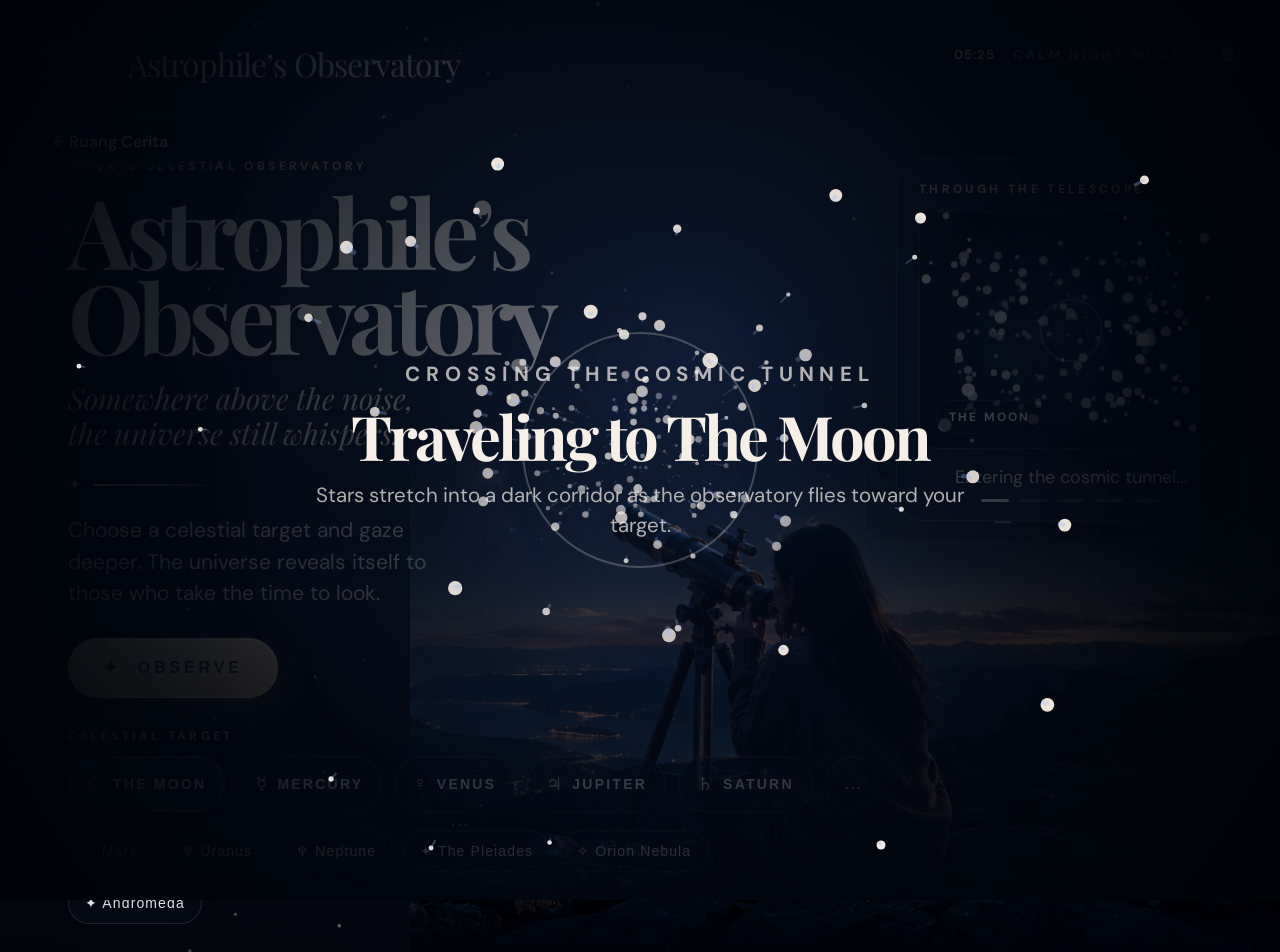
==== commit d440c279: "Add files via upload" ====
--- a/astrophile-observatory.html
+++ b/astrophile-observatory.html
@@ -2,150 +2,103 @@
 <html lang="id">
 <head>
   <meta charset="UTF-8">
-  <meta name="viewport" content="width=device-width, initial-scale=1, viewport-fit=cover">
-  <meta name="theme-color" content="#040912">
+  <meta name="viewport" content="width=device-width, initial-scale=1.0, viewport-fit=cover">
+  <meta name="theme-color" content="#040815">
   <title>Astrophile’s Observatory — Ruang Cerita</title>
   <link rel="preconnect" href="https://fonts.googleapis.com">
   <link rel="preconnect" href="https://fonts.gstatic.com" crossorigin>
-  <link href="https://fonts.googleapis.com/css2?family=DM+Sans:wght@400;500;600;700;800&family=Playfair+Display:ital,wght@0,500;0,600;0,700;1,500&display=swap" rel="stylesheet">
+  <link href="https://fonts.googleapis.com/css2?family=DM+Sans:wght@400;500;600;700;800&family=Playfair+Display:ital,wght@0,500;0,600;0,700;0,800;1,500&display=swap" rel="stylesheet">
   <link rel="stylesheet" href="astrophile-observatory.css">
 </head>
 <body>
-<main id="observatoryExperience" class="observatory-experience">
-  <canvas id="observatorySkyCanvas" class="observatory-sky-canvas" aria-hidden="true"></canvas>
-  <div class="observatory-grain" aria-hidden="true"></div>
-  <div class="observatory-vignette" aria-hidden="true"></div>
+  <main class="observatory-page" id="observatoryPage">
+    <canvas class="observatory-sky-canvas" id="skyCanvas" aria-hidden="true"></canvas>
+    <div class="observatory-vignette" aria-hidden="true"></div>
+    <div class="observatory-grain" aria-hidden="true"></div>
 
-  <header class="observatory-topbar">
-    <a href="index.html" class="observatory-back" id="observatoryBack"><span>←</span><span>Ruang Cerita</span></a>
-    <div class="observatory-brand"><small>PRIVATE CELESTIAL OBSERVATORY</small><strong>Astrophile’s Observatory</strong></div>
-    <div class="observatory-time"><span id="observatoryLocalTime">22:17</span><i></i><small>CALM NIGHT MODE</small></div>
-  </header>
+    <header class="observatory-topbar">
+      <div class="observatory-brandmark">
+        <span class="brandmark-ring"></span>
+        <span class="brandmark-cross"></span>
+      </div>
+      <div class="observatory-brand">Astrophile’s Observatory</div>
+      <div class="observatory-topbar-right">
+        <div class="observatory-clock" id="observatoryClock">07:42</div>
+        <div class="observatory-mode">CALM NIGHT MODE</div>
+        <button class="observatory-moon-toggle" type="button" aria-label="Calm night mode active">
+          <span></span>
+        </button>
+      </div>
+    </header>
 
-  <section class="observatory-intro">
-    <p>◌ A SKY DESIGNED TO FEEL LIKE A GIFT</p>
-    <h1>The Deep-Sky <span>Observatory.</span></h1>
-    <em>A slower, softer observatory for the one who loves the night.</em>
-    <p class="observatory-intro-description">Geser langit dengan mudah, pilih target yang kamu suka, lalu masuk ke dalam eyepiece dan rasakan perjalanan menuju planet, nebula, dan galaksi secara lebih imersif.</p>
-  </section>
+    <section class="observatory-layout">
+      <div class="observatory-copy">
+        <p class="observatory-eyebrow">PRIVATE CELESTIAL OBSERVATORY</p>
+        <h1>Astrophile’s<br>Observatory</h1>
+        <p class="observatory-quote">Somewhere above the noise,<br>the universe still whispers.</p>
+        <div class="observatory-accent-line"><span></span></div>
+        <p class="observatory-description">
+          Choose a celestial target and gaze deeper. The universe
+          reveals itself to those who take the time to look.
+        </p>
+        <button class="observatory-observe-button" id="observeButton" type="button">
+          <span class="observe-icon">✦</span>
+          <span>OBSERVE</span>
+        </button>
+      </div>
 
-  <aside class="observatory-target-dock" aria-label="Celestial objects">
-    <div class="observatory-target-dock-heading">
-      <small>11 CELESTIAL TARGETS</small>
-      <button type="button" id="observatoryRandomTarget">Take Me Somewhere Beautiful ✦</button>
-    </div>
-    <div class="observatory-target-list" id="observatoryTargetList"></div>
-  </aside>
+      <aside class="observatory-preview-card" aria-label="Preview perjalanan observasi">
+        <p class="preview-label">THROUGH THE TELESCOPE</p>
+        <div class="preview-frame">
+          <canvas id="tunnelCanvas" aria-hidden="true"></canvas>
+          <div class="preview-target-title" id="previewTargetTitle">THE MOON</div>
+        </div>
+        <p class="preview-caption" id="previewCaption">Entering the cosmic tunnel...</p>
+        <div class="preview-progress" aria-hidden="true">
+          <span class="active"></span><span></span><span></span><span></span><span></span>
+        </div>
+      </aside>
+    </section>
 
-  <section class="observatory-stage" aria-label="Telescope stage">
-    <div class="observatory-status-card">
-      <small>TELESCOPE LOCK</small>
-      <strong id="observatoryTargetStatus">Geser langit atau pilih target dari panel untuk mengunci observasi.</strong>
-      <p>Tip: drag lebih jauh untuk bergerak lebih cepat · target manual tidak akan tertukar dengan target lain.</p>
+    <div class="observatory-scenic-layer" aria-hidden="true">
+      <img src="observatory-scene.png" alt="" class="observatory-scene-image">
     </div>
 
-    <div class="observatory-character-scene" aria-hidden="true">
-      <div class="observatory-child">
-        <span class="child-star star-a"></span>
-        <span class="child-star star-b"></span>
-        <div class="child-hair-back"></div>
-        <div class="child-head">
-          <span class="child-bang bang-one"></span>
-          <span class="child-bang bang-two"></span>
-          <span class="child-bang bang-three"></span>
-          <span class="child-eye eye-left"></span>
-          <span class="child-eye eye-right"></span>
-          <span class="child-cheek cheek-left"></span>
-          <span class="child-cheek cheek-right"></span>
+    <section class="observatory-bottom-bar">
+      <div class="observatory-target-group">
+        <p class="target-group-label">CELESTIAL TARGET</p>
+        <div class="observatory-targets" id="targetButtons">
+          <button class="target-chip active" data-target="moon" type="button"><span>☾</span><b>THE MOON</b></button>
+          <button class="target-chip" data-target="mercury" type="button"><span>☿</span><b>MERCURY</b></button>
+          <button class="target-chip" data-target="venus" type="button"><span>♀</span><b>VENUS</b></button>
+          <button class="target-chip" data-target="jupiter" type="button"><span>♃</span><b>JUPITER</b></button>
+          <button class="target-chip" data-target="saturn" type="button"><span>♄</span><b>SATURN</b></button>
+          <button class="target-chip target-more" id="targetMoreButton" type="button" aria-expanded="false"><span>…</span></button>
         </div>
-        <div class="child-body"></div>
-        <div class="child-arm arm-back"></div>
-        <div class="child-arm arm-front"></div>
       </div>
+    </section>
 
-      <div class="observatory-telescope" id="observatoryTelescope" aria-hidden="true">
-        <div class="observatory-scope-shadow"></div>
-        <div class="observatory-scope-barrel">
-          <span class="observatory-scope-highlight"></span>
-          <span class="observatory-scope-ring ring-one"></span>
-          <span class="observatory-scope-ring ring-two"></span>
-          <span class="observatory-scope-finder"></span>
-          <span class="observatory-scope-eyepiece"></span>
-        </div>
-        <div class="observatory-scope-lens"><span></span></div>
-        <div class="observatory-scope-axis"></div>
-        <div class="observatory-scope-mount"></div>
-        <div class="observatory-scope-cradle"></div>
-        <span class="observatory-tripod-leg leg-one"></span>
-        <span class="observatory-tripod-leg leg-two"></span>
-        <span class="observatory-tripod-leg leg-three"></span>
+    <section class="observatory-extra-targets" id="extraTargetsPanel" hidden>
+      <button class="extra-target-chip" data-target="mars" type="button">♂ Mars</button>
+      <button class="extra-target-chip" data-target="uranus" type="button">♅ Uranus</button>
+      <button class="extra-target-chip" data-target="neptune" type="button">♆ Neptune</button>
+      <button class="extra-target-chip" data-target="pleiades" type="button">✦ The Pleiades</button>
+      <button class="extra-target-chip" data-target="orion" type="button">✧ Orion Nebula</button>
+      <button class="extra-target-chip" data-target="andromeda" type="button">✦ Andromeda</button>
+    </section>
+
+    <div class="observatory-travel-overlay" id="travelOverlay" hidden>
+      <canvas id="travelCanvas" aria-hidden="true"></canvas>
+      <div class="travel-copy">
+        <p class="travel-step">CROSSING THE COSMIC TUNNEL</p>
+        <h2 id="travelTitle">Traveling to The Moon</h2>
+        <p id="travelSub">Stars stretch into a dark corridor as the observatory flies toward your target.</p>
       </div>
     </div>
 
-    <div class="observatory-stage-controls">
-      <button type="button" class="observatory-open-lens" id="observatoryOpenLens" disabled>
-        <span>Observe Through Telescope</span>
-        <b>◉</b>
-      </button>
-      <div class="observatory-control-pill">DRAG THE SKY · TAP A TARGET · OPEN THE EYEPIECE</div>
-    </div>
-  </section>
+    <a href="index.html#astrophile-observatory" class="observatory-back-link">←&nbsp;Ruang Cerita</a>
+  </main>
 
-  <div class="observatory-help" aria-hidden="true"><span>DRAG THE SKY</span><i></i><small>comets, asteroids, and cosmic dust drift around you</small></div>
-  <div class="observatory-signature" aria-hidden="true"><span>FOR THE ONE WHO ALWAYS LOOKS UP</span><i></i><small>DEEP-SPACE COLLECTION</small></div>
-
-  <section class="observatory-travel-overlay" id="observatoryTravelOverlay" hidden>
-    <canvas id="observatoryTravelCanvas" class="observatory-travel-canvas" aria-hidden="true"></canvas>
-    <div class="observatory-travel-vignette" aria-hidden="true"></div>
-    <div class="observatory-travel-copy">
-      <small id="observatoryTravelStep">ALIGNING THE TELESCOPE</small>
-      <strong id="observatoryTravelTitle">Entering the eyepiece…</strong>
-      <p id="observatoryTravelSubtitle">The observatory is carrying you toward the night.</p>
-    </div>
-    <div class="observatory-travel-eyepiece" aria-hidden="true"><span></span></div>
-  </section>
-
-  <section class="observatory-lens-overlay" id="observatoryLensOverlay" hidden>
-    <div class="observatory-lens-backdrop" data-close-lens></div>
-    <article class="observatory-lens-card">
-      <div class="observatory-lens-header">
-        <div>
-          <small>LIVE DEEP-SPACE FEED</small>
-          <strong id="observatoryLensTitle">The Moon</strong>
-        </div>
-        <div class="observatory-lens-header-right">
-          <span class="observatory-live-pill"><i></i> LIVE MOTION</span>
-          <button type="button" class="observatory-lens-close" data-close-lens aria-label="Tutup telescope view">×</button>
-        </div>
-      </div>
-
-      <div class="observatory-lens-layout">
-        <div class="observatory-lens-viewport">
-          <canvas id="observatoryObjectCanvas" aria-hidden="true"></canvas>
-          <div class="observatory-lens-video-hud" aria-hidden="true">
-            <span id="observatoryHudFocus">FOCUS 98%</span>
-            <span id="observatoryHudZoom">14.0x</span>
-            <span id="observatoryHudName">THE MOON</span>
-          </div>
-          <div class="observatory-lens-reticle" aria-hidden="true"><span></span><i></i></div>
-        </div>
-
-        <div class="observatory-object-story">
-          <p id="observatoryObjectType">EARTH'S MOON</p>
-          <h2 id="observatoryObjectName">The Moon</h2>
-          <em id="observatoryObjectPoetry">The nearest world, still beautifully far away.</em>
-          <div class="observatory-object-facts">
-            <div><span>DISTANCE</span><strong id="observatoryObjectDistance">384,400 km</strong></div>
-            <div><span>LIGHT TRAVEL</span><strong id="observatoryObjectLight">1.3 seconds</strong></div>
-            <div><span>KNOWN FOR</span><strong id="observatoryObjectKnown">Craters & maria</strong></div>
-          </div>
-          <p class="observatory-object-description" id="observatoryObjectDescription"></p>
-          <button type="button" class="observatory-next-object" id="observatoryNextObject">Travel to another world <span>→</span></button>
-        </div>
-      </div>
-    </article>
-  </section>
-</main>
-<script src="astrophile-observatory.js"></script>
+  <script src="astrophile-observatory.js"></script>
 </body>
-</html>+</html>
--- a/astrophile-observatory.css
+++ b/astrophile-observatory.css
@@ -1,33 +1,531 @@
-
-*{box-sizing:border-box}html,body{width:100%;min-height:100%;margin:0;overflow:hidden;background:#040912}body{color:#fff8ed;font-family:"DM Sans",system-ui,sans-serif}a{color:inherit;text-decoration:none}button{font:inherit;color:inherit}
-.observatory-experience{position:relative;isolation:isolate;width:100vw;height:100vh;height:100svh;min-height:520px;overflow:hidden;background:linear-gradient(180deg,#040912,#0a1423 54%,#151825);cursor:grab;user-select:none;-webkit-tap-highlight-color:transparent}.observatory-experience.dragging{cursor:grabbing}.observatory-sky-canvas,.observatory-travel-canvas{position:absolute;inset:0;width:100%;height:100%;display:block}.observatory-sky-canvas{z-index:1}
-.observatory-grain{position:absolute;inset:-10%;z-index:4;opacity:.16;pointer-events:none;background-image:url("data:image/svg+xml,%3Csvg viewBox='0 0 180 180' xmlns='http://www.w3.org/2000/svg'%3E%3Cfilter id='n'%3E%3CfeTurbulence type='fractalNoise' baseFrequency='.8' numOctaves='3' stitchTiles='stitch'/%3E%3C/filter%3E%3Crect width='100%25' height='100%25' filter='url(%23n)' opacity='.23'/%3E%3C/svg%3E");mix-blend-mode:soft-light;animation:obsGrain 8s steps(7) infinite}@keyframes obsGrain{0%,100%{transform:translate3d(-2%,-1%,0)}50%{transform:translate3d(1%,2%,0)}}
-.observatory-vignette,.observatory-travel-vignette{position:absolute;inset:0;pointer-events:none;background:radial-gradient(ellipse at center,transparent 42%,rgba(1,4,11,.1) 72%,rgba(1,3,9,.58) 100%)}.observatory-vignette{z-index:5}.observatory-travel-vignette{z-index:2}
-
-.observatory-topbar{position:absolute;left:0;top:0;z-index:20;width:100%;min-height:72px;padding:max(14px,env(safe-area-inset-top)) clamp(16px,3vw,34px) 10px;display:grid;grid-template-columns:1fr auto 1fr;align-items:center;gap:18px;pointer-events:none}.observatory-back,.observatory-time{pointer-events:auto}.observatory-back{justify-self:start;min-height:39px;padding:0 12px;display:inline-flex;align-items:center;gap:8px;border:1px solid rgba(255,248,237,.1);border-radius:12px;color:rgba(255,248,237,.68);background:rgba(7,13,24,.29);backdrop-filter:blur(13px);-webkit-backdrop-filter:blur(13px);font-size:12px;font-weight:700}.observatory-brand{text-align:center}.observatory-brand small,.observatory-brand strong{display:block}.observatory-brand small{color:rgba(169,201,208,.66);font-size:10px;font-weight:800;letter-spacing:.18em}.observatory-brand strong{margin-top:2px;font-family:"Playfair Display",Georgia,serif;font-size:28px;font-weight:500}.observatory-time{justify-self:end;min-width:180px;display:grid;grid-template-columns:auto 28px auto;align-items:center;gap:8px;color:rgba(255,248,237,.33)}.observatory-time span,.observatory-time small{font-size:9px;font-weight:800;letter-spacing:.13em;white-space:nowrap}.observatory-time span{color:rgba(216,192,155,.7)}.observatory-time i,.observatory-help i,.observatory-signature i{height:1px;background:linear-gradient(90deg,transparent,rgba(255,248,237,.16),transparent)}
-
-.observatory-intro{position:absolute;left:clamp(24px,5vw,72px);top:clamp(105px,16vh,150px);z-index:12;max-width:min(550px,46vw);pointer-events:none}.observatory-intro>p:first-child{margin:0;color:rgba(169,201,208,.73);font-size:11px;font-weight:800;letter-spacing:.19em}.observatory-intro h1{margin:8px 0 0;color:rgba(255,248,237,.95);font-family:"Playfair Display",Georgia,serif;font-size:clamp(58px,7vw,98px);font-weight:600;line-height:.86;letter-spacing:-4px;text-shadow:0 15px 50px rgba(0,0,0,.22)}.observatory-intro h1 span{display:block;margin-left:clamp(26px,4vw,70px)}.observatory-intro em{display:block;margin-top:15px;color:#d8c09b;font-family:"Playfair Display",Georgia,serif;font-size:clamp(15px,1.4vw,20px)}.observatory-intro-description{margin:14px 0 0;max-width:43ch;color:rgba(255,248,237,.62);font-size:14px;line-height:1.75}
-
-.observatory-target-dock{position:absolute;right:clamp(20px,3vw,38px);top:clamp(106px,16vh,145px);z-index:16;width:min(370px,31vw);padding:17px;border:1px solid rgba(255,248,237,.09);border-radius:24px;background:linear-gradient(180deg,rgba(13,22,36,.72),rgba(7,13,24,.52));box-shadow:0 22px 64px rgba(0,0,0,.22);backdrop-filter:blur(17px);-webkit-backdrop-filter:blur(17px)}.observatory-target-dock-heading{display:flex;align-items:center;justify-content:space-between;gap:10px}.observatory-target-dock-heading small{color:rgba(169,201,208,.66);font-size:9px;font-weight:800;letter-spacing:.15em}.observatory-target-dock-heading button{padding:0;border:0;color:rgba(216,192,155,.76);background:none;font-size:11px;font-weight:800;cursor:pointer}.observatory-target-list{margin-top:13px;display:grid;gap:8px;max-height:min(61vh,560px);overflow:auto;padding-right:3px}.observatory-target-list::-webkit-scrollbar{width:7px}.observatory-target-list::-webkit-scrollbar-thumb{background:rgba(255,255,255,.08);border-radius:999px}.observatory-target-button{min-height:56px;padding:0 12px;display:grid;grid-template-columns:34px minmax(0,1fr) auto;align-items:center;gap:10px;border:1px solid rgba(255,248,237,.065);border-radius:15px;color:rgba(255,248,237,.75);background:rgba(255,255,255,.025);text-align:left;cursor:pointer;transition:transform .18s ease,border-color .18s ease,background .18s ease,box-shadow .18s ease}.observatory-target-button:hover,.observatory-target-button.active{transform:translateX(-2px);border-color:rgba(169,201,208,.22);background:rgba(169,201,208,.065);box-shadow:0 12px 32px rgba(0,0,0,.13)}.observatory-target-symbol{width:34px;height:34px;display:grid;place-items:center;border:1px solid rgba(255,248,237,.08);border-radius:50%;color:rgba(216,192,155,.82);background:rgba(255,255,255,.025);font-family:"Playfair Display",Georgia,serif;font-size:15px}.observatory-target-copy strong,.observatory-target-copy small{display:block}.observatory-target-copy strong{font-family:"Playfair Display",Georgia,serif;font-size:18px;font-weight:500}.observatory-target-copy small{margin-top:2px;color:rgba(255,248,237,.34);font-size:9px;font-weight:700;letter-spacing:.09em}.observatory-target-button>b{color:rgba(169,201,208,.45);font-size:13px}
-
-.observatory-stage{position:absolute;left:50%;bottom:max(22px,env(safe-area-inset-bottom));z-index:15;width:min(900px,70vw);transform:translateX(-50%)}.observatory-status-card{width:min(430px,100%);margin:0 auto 18px;padding:14px 16px;border:1px solid rgba(255,248,237,.08);border-radius:18px;background:rgba(7,13,24,.38);backdrop-filter:blur(13px);-webkit-backdrop-filter:blur(13px);text-align:center;box-shadow:0 20px 60px rgba(0,0,0,.18)}.observatory-status-card small,.observatory-status-card strong,.observatory-status-card p{display:block}.observatory-status-card small{color:rgba(169,201,208,.64);font-size:9px;font-weight:800;letter-spacing:.16em}.observatory-status-card strong{margin-top:5px;color:rgba(255,248,237,.78);font-size:15px;font-weight:700}.observatory-status-card p{margin:7px 0 0;color:rgba(255,248,237,.45);font-size:11px;line-height:1.55}
-.observatory-character-scene{position:relative;display:flex;align-items:flex-end;justify-content:center;gap:12px;min-height:340px;pointer-events:none}
-.observatory-child{position:relative;width:170px;height:224px;animation:childFloat 5.8s ease-in-out infinite;filter:drop-shadow(0 20px 22px rgba(0,0,0,.25))}.child-star{position:absolute;border-radius:50%;background:rgba(245,225,198,.8);box-shadow:0 0 18px rgba(245,225,198,.45)}.child-star.star-a{width:7px;height:7px;left:16px;top:44px;animation:childStar 3.6s ease-in-out infinite}.child-star.star-b{width:5px;height:5px;right:18px;top:24px;animation:childStar 4.2s ease-in-out infinite 1s}.child-hair-back{position:absolute;left:28px;top:26px;width:92px;height:80px;border-radius:52px 52px 46px 46px;background:linear-gradient(180deg,#1b1620,#06070c)}.child-head{position:absolute;left:40px;top:30px;width:74px;height:76px;border-radius:36px 36px 34px 34px;background:radial-gradient(circle at 38% 32%,#ffe3cf,#f5c8ab 62%,#d79b80 100%);overflow:hidden;box-shadow:inset 0 -8px 18px rgba(163,94,74,.16)}.child-bang{position:absolute;top:-7px;height:34px;background:#131018;border-radius:0 0 22px 22px}.child-bang.bang-one{left:4px;width:22px;transform:rotate(-8deg)}.child-bang.bang-two{left:24px;width:26px}.child-bang.bang-three{right:4px;width:18px;transform:rotate(10deg)}.child-eye{position:absolute;top:38px;width:11px;height:5px;border-bottom:2px solid rgba(91,55,49,.75);border-radius:0 0 11px 11px;animation:blink 7s infinite}.child-eye.eye-left{left:16px}.child-eye.eye-right{right:16px}.child-cheek{position:absolute;top:49px;width:13px;height:8px;border-radius:50%;background:rgba(230,142,141,.22);filter:blur(.2px)}.child-cheek.cheek-left{left:10px}.child-cheek.cheek-right{right:10px}.child-body{position:absolute;left:26px;top:97px;width:96px;height:98px;border-radius:28px 28px 22px 22px;background:linear-gradient(180deg,#d59db8,#775d88 64%,#3a354d);box-shadow:inset 0 7px 18px rgba(255,255,255,.15)}.child-body:after{content:"";position:absolute;left:50%;top:18px;width:16px;height:34px;transform:translateX(-50%);border-radius:999px;background:rgba(255,243,248,.22)}.child-arm{position:absolute;top:112px;width:70px;height:18px;border-radius:999px;background:linear-gradient(180deg,#f7d0bb,#dda287)}.child-arm.arm-back{left:12px;transform:rotate(-18deg)}.child-arm.arm-front{left:74px;top:122px;transform:rotate(12deg)}@keyframes childFloat{0%,100%{transform:translateY(0)}50%{transform:translateY(-7px)}}@keyframes childStar{0%,100%{opacity:.4;transform:scale(1)}50%{opacity:1;transform:scale(1.4)}}@keyframes blink{0%,47%,100%{transform:scaleY(1)}49%,51%{transform:scaleY(.2)}}
-
-.observatory-telescope{position:relative;width:390px;height:270px;transform:translateX(-10px) rotate(var(--scope-angle,-12deg));transform-origin:55% 62%;transition:transform .18s ease;filter:drop-shadow(0 28px 35px rgba(0,0,0,.32))}.observatory-scope-shadow{position:absolute;left:72px;top:88px;width:230px;height:44px;border-radius:999px;background:rgba(0,0,0,.18);filter:blur(16px)}.observatory-scope-barrel{position:absolute;left:72px;top:74px;width:246px;height:56px;border:1px solid rgba(233,238,239,.26);border-radius:28px 16px 16px 28px;background:linear-gradient(180deg,#cad0d0 0%,#89939a 18%,#495564 52%,#1a222d 100%);box-shadow:inset 0 2px 0 rgba(255,255,255,.26),inset 0 -18px 34px rgba(0,0,0,.28)}.observatory-scope-highlight{position:absolute;left:16px;right:56px;top:8px;height:10px;border-radius:999px;background:linear-gradient(90deg,rgba(255,255,255,.32),rgba(255,255,255,0))}.observatory-scope-lens{position:absolute;left:42px;top:64px;width:78px;height:78px;border:4px solid rgba(225,233,231,.34);border-radius:50%;background:radial-gradient(circle at 38% 34%,rgba(211,245,250,.72),rgba(74,116,139,.76) 35%,rgba(6,12,23,.98) 77%);box-shadow:0 0 42px rgba(169,211,223,.22), inset 0 0 18px rgba(189,232,238,.18)}.observatory-scope-lens span{position:absolute;width:18px;height:18px;left:16px;top:14px;border-radius:50%;background:rgba(255,255,255,.32);filter:blur(1px)}.observatory-scope-ring{position:absolute;top:-3px;width:10px;height:60px;border-radius:5px;background:linear-gradient(180deg,rgba(255,255,255,.34),rgba(113,123,129,.35),rgba(37,44,52,.8))}.observatory-scope-ring.ring-one{left:52px}.observatory-scope-ring.ring-two{right:38px}.observatory-scope-finder{position:absolute;right:56px;top:-18px;width:76px;height:18px;border-radius:9px;background:linear-gradient(180deg,#8d99a0,#27303d);border:1px solid rgba(233,238,239,.15)}.observatory-scope-eyepiece{position:absolute;width:38px;height:28px;right:-30px;top:14px;border:1px solid rgba(215,221,220,.24);border-radius:5px 13px 13px 5px;background:linear-gradient(180deg,#58636a,#171d24)}.observatory-scope-axis{position:absolute;width:28px;height:72px;left:210px;top:109px;border-radius:14px;background:linear-gradient(180deg,rgba(203,211,208,.31),rgba(40,48,57,.74))}.observatory-scope-mount{position:absolute;width:78px;height:18px;left:188px;top:162px;border-radius:8px;background:linear-gradient(180deg,rgba(196,205,202,.3),rgba(35,42,50,.72))}.observatory-scope-cradle{position:absolute;left:178px;top:142px;width:98px;height:18px;border-radius:18px;background:linear-gradient(180deg,#889198,#2c3540)}.observatory-tripod-leg{position:absolute;width:6px;height:118px;top:174px;border-radius:4px;background:linear-gradient(180deg,rgba(188,197,195,.34),rgba(26,31,39,.76));transform-origin:top center}.observatory-tripod-leg.leg-one{left:203px;transform:rotate(22deg)}.observatory-tripod-leg.leg-two{left:227px;transform:rotate(-20deg)}.observatory-tripod-leg.leg-three{left:216px;height:108px;transform:rotate(2deg)}
-.observatory-stage-controls{display:flex;flex-direction:column;align-items:center;gap:12px;margin-top:14px}.observatory-open-lens{min-height:52px;padding:0 18px;display:flex;align-items:center;justify-content:center;gap:12px;border:1px solid rgba(255,248,237,.12);border-radius:16px;color:rgba(255,248,237,.48);background:rgba(8,14,25,.44);backdrop-filter:blur(13px);-webkit-backdrop-filter:blur(13px);font-size:13px;font-weight:800;cursor:not-allowed;pointer-events:auto;transition:color .2s ease,background .2s ease,border-color .2s ease,transform .2s ease,box-shadow .2s ease}.observatory-open-lens b{color:#a9c9d0;font-size:16px}.observatory-open-lens.ready{color:#0c1319;border-color:rgba(218,235,235,.38);background:linear-gradient(180deg,#f3ddd7,#ddbfc1 55%,#b7d6d7);box-shadow:0 13px 34px rgba(169,201,208,.18);cursor:pointer}.observatory-open-lens.ready:hover{transform:translateY(-2px)}.observatory-control-pill{padding:10px 16px;border:1px solid rgba(255,248,237,.07);border-radius:999px;color:rgba(255,248,237,.43);background:rgba(7,13,24,.25);font-size:10px;font-weight:800;letter-spacing:.14em}
-
-.observatory-help,.observatory-signature{position:absolute;z-index:12;display:grid;grid-template-columns:auto 1fr auto;align-items:center;gap:9px;color:rgba(255,248,237,.24);pointer-events:none}.observatory-help{left:clamp(20px,3vw,38px);bottom:clamp(32px,5vh,52px);width:min(330px,33vw)}.observatory-signature{left:50%;bottom:max(18px,env(safe-area-inset-bottom));width:min(480px,50vw);transform:translateX(-50%)}.observatory-help span,.observatory-help small,.observatory-signature span,.observatory-signature small{font-size:9px;font-weight:800;letter-spacing:.13em;white-space:nowrap}.observatory-help small,.observatory-signature small{color:rgba(169,201,208,.44)}.observatory-signature span{color:rgba(169,201,208,.42)}
-
-.observatory-travel-overlay{position:absolute;inset:0;z-index:29;display:grid;place-items:center;background:rgba(1,5,11,.72);overflow:hidden}.observatory-travel-overlay[hidden]{display:none}.observatory-travel-copy{position:relative;z-index:4;text-align:center;padding:0 18px;transform:translateY(26vh)}.observatory-travel-copy small,.observatory-travel-copy strong,.observatory-travel-copy p{display:block}.observatory-travel-copy small{color:rgba(169,201,208,.68);font-size:11px;font-weight:800;letter-spacing:.18em}.observatory-travel-copy strong{margin-top:10px;color:#fff8ed;font-family:"Playfair Display",Georgia,serif;font-size:clamp(28px,4.4vw,54px);font-weight:600}.observatory-travel-copy p{margin:12px auto 0;max-width:38ch;color:rgba(255,248,237,.56);font-size:14px;line-height:1.65}.observatory-travel-eyepiece{position:absolute;left:50%;top:50%;z-index:3;width:min(260px,44vw);aspect-ratio:1;transform:translate(-50%,-50%) scale(.74);border-radius:50%;border:16px solid rgba(27,33,43,.84);box-shadow:0 0 0 1px rgba(255,255,255,.06),0 35px 80px rgba(0,0,0,.35),inset 0 0 70px rgba(0,0,0,.6);background:radial-gradient(circle at center,rgba(255,255,255,.02),rgba(255,255,255,0));animation:eyepiecePulse 1.6s ease-in-out infinite}.observatory-travel-eyepiece span{position:absolute;inset:12%;border-radius:50%;border:1px solid rgba(169,201,208,.16)}@keyframes eyepiecePulse{0%,100%{transform:translate(-50%,-50%) scale(.74)}50%{transform:translate(-50%,-50%) scale(.8)}}
-
-.observatory-lens-overlay{position:absolute;inset:0;z-index:30;display:grid;place-items:center;padding:max(16px,env(safe-area-inset-top)) 16px max(16px,env(safe-area-inset-bottom))}.observatory-lens-overlay[hidden]{display:none}.observatory-lens-backdrop{position:absolute;inset:0;background:rgba(2,7,14,.78);backdrop-filter:blur(16px);-webkit-backdrop-filter:blur(16px)}.observatory-lens-card{position:relative;z-index:2;width:min(1180px,95vw);max-height:min(830px,92svh);padding:20px;overflow:auto;border:1px solid rgba(255,248,237,.12);border-radius:30px;background:radial-gradient(circle at top right,rgba(169,201,208,.08),transparent 30%),linear-gradient(180deg,rgba(17,26,40,.97),rgba(7,12,23,.97));box-shadow:0 34px 95px rgba(0,0,0,.44)}
-.observatory-lens-header{min-height:48px;display:flex;align-items:center;justify-content:space-between;gap:14px}.observatory-lens-header small,.observatory-lens-header strong{display:block}.observatory-lens-header small{color:rgba(169,201,208,.68);font-size:10px;font-weight:800;letter-spacing:.17em}.observatory-lens-header strong{margin-top:2px;font-family:"Playfair Display",Georgia,serif;font-size:26px;font-weight:500}.observatory-lens-header-right{display:flex;align-items:center;gap:10px}.observatory-live-pill{display:inline-flex;align-items:center;gap:8px;min-height:32px;padding:0 12px;border:1px solid rgba(255,248,237,.08);border-radius:999px;background:rgba(255,255,255,.03);color:rgba(255,248,237,.7);font-size:10px;font-weight:800;letter-spacing:.12em}.observatory-live-pill i{width:8px;height:8px;border-radius:50%;background:#ff6f7d;box-shadow:0 0 0 0 rgba(255,111,125,.55);animation:livePulse 1.8s ease infinite}@keyframes livePulse{0%{box-shadow:0 0 0 0 rgba(255,111,125,.55)}70%{box-shadow:0 0 0 10px rgba(255,111,125,0)}100%{box-shadow:0 0 0 0 rgba(255,111,125,0)}}.observatory-lens-close{width:38px;height:38px;display:grid;place-items:center;border:1px solid rgba(255,248,237,.1);border-radius:50%;color:rgba(255,248,237,.66);background:rgba(255,255,255,.035);font-size:19px;cursor:pointer}
-.observatory-lens-layout{margin-top:16px;display:grid;grid-template-columns:minmax(360px,1.05fr) minmax(300px,.95fr);align-items:center;gap:28px}.observatory-lens-viewport{position:relative;isolation:isolate;width:100%;aspect-ratio:1;overflow:hidden;border:10px solid rgba(24,31,39,.96);border-radius:50%;background:#020611;box-shadow:inset 0 0 0 1px rgba(255,255,255,.08),inset 0 0 75px rgba(0,0,0,.75),0 24px 65px rgba(0,0,0,.38)}.observatory-lens-viewport canvas{position:absolute;inset:0;width:100%;height:100%}.observatory-lens-video-hud{position:absolute;left:0;right:0;bottom:10%;z-index:4;display:flex;justify-content:space-between;gap:10px;padding:0 12%;pointer-events:none}.observatory-lens-video-hud span{min-height:26px;padding:0 10px;display:inline-flex;align-items:center;border:1px solid rgba(255,248,237,.09);border-radius:999px;background:rgba(0,0,0,.22);color:rgba(255,248,237,.66);font-size:10px;font-weight:800;letter-spacing:.12em;backdrop-filter:blur(8px);-webkit-backdrop-filter:blur(8px)}.observatory-lens-reticle{position:absolute;inset:0;z-index:3;pointer-events:none}.observatory-lens-reticle:before,.observatory-lens-reticle:after{content:"";position:absolute;left:50%;top:50%;background:rgba(169,201,208,.16);transform:translate(-50%,-50%)}.observatory-lens-reticle:before{width:42%;height:1px}.observatory-lens-reticle:after{width:1px;height:42%}.observatory-lens-reticle span{position:absolute;left:50%;top:50%;width:24%;aspect-ratio:1;border:1px solid rgba(169,201,208,.17);border-radius:50%;transform:translate(-50%,-50%)}.observatory-lens-reticle i{position:absolute;left:50%;top:50%;width:5px;height:5px;border:1px solid rgba(216,192,155,.42);border-radius:50%;transform:translate(-50%,-50%)}
-.observatory-object-story{padding:12px 12px 12px 0}.observatory-object-story>p:first-child{margin:0;color:rgba(169,201,208,.7);font-size:10px;font-weight:800;letter-spacing:.18em}.observatory-object-story h2{margin:8px 0 0;color:rgba(255,248,237,.97);font-family:"Playfair Display",Georgia,serif;font-size:clamp(48px,5vw,72px);font-weight:600;line-height:.95;letter-spacing:-2.7px}.observatory-object-story em{display:block;max-width:37ch;margin-top:13px;color:#d8c09b;font-family:"Playfair Display",Georgia,serif;font-size:clamp(18px,1.6vw,24px);line-height:1.55}.observatory-object-facts{margin-top:21px;display:grid;grid-template-columns:repeat(3,minmax(0,1fr));gap:10px}.observatory-object-facts div{min-width:0;padding:14px 12px;border:1px solid rgba(255,248,237,.07);border-radius:14px;background:rgba(255,255,255,.025)}.observatory-object-facts span,.observatory-object-facts strong{display:block}.observatory-object-facts span{color:rgba(255,248,237,.29);font-size:9px;font-weight:800;letter-spacing:.11em}.observatory-object-facts strong{margin-top:6px;overflow:hidden;color:rgba(255,248,237,.84);font-size:14px;font-weight:700;text-overflow:ellipsis}.observatory-object-description{margin:18px 0 0;color:rgba(255,248,237,.63);font-size:19px;line-height:1.78}.observatory-next-object{min-height:46px;margin-top:19px;padding:0 16px;display:inline-flex;align-items:center;gap:10px;border:1px solid rgba(255,248,237,.1);border-radius:14px;color:rgba(255,248,237,.8);background:rgba(255,255,255,.035);font-size:13px;font-weight:800;cursor:pointer}.observatory-next-object span{color:#a9c9d0}
-
-@media(max-width:1100px){.observatory-intro{max-width:min(520px,52vw)}.observatory-stage{width:min(760px,76vw)}.observatory-target-dock{width:min(330px,32vw)}}
-@media(max-width:900px){.observatory-intro{max-width:min(520px,66vw)}.observatory-target-dock{top:auto;right:14px;left:14px;bottom:calc(max(14px,env(safe-area-inset-bottom)) + 14px);width:auto;padding:12px;border-radius:20px}.observatory-target-list{display:flex;overflow-x:auto;gap:8px;max-height:none}.observatory-target-list::-webkit-scrollbar{display:none}.observatory-target-button{min-width:192px}.observatory-stage{left:50%;bottom:156px;width:min(680px,95vw)}.observatory-character-scene{transform:scale(.9);transform-origin:bottom center}.observatory-help,.observatory-signature{display:none}}
-@media(max-width:700px){.observatory-topbar{min-height:64px;padding:max(10px,env(safe-area-inset-top)) 10px 7px;grid-template-columns:40px 1fr 40px;gap:7px}.observatory-back{width:40px;min-height:40px;padding:0;justify-content:center;border-radius:50%}.observatory-back span:last-child{display:none}.observatory-brand small{font-size:8px}.observatory-brand strong{font-size:22px}.observatory-time{min-width:0;display:flex;justify-content:flex-end}.observatory-time i,.observatory-time small{display:none}.observatory-time span{width:40px;height:40px;display:grid;place-items:center;overflow:hidden;border:1px solid rgba(255,248,237,.09);border-radius:50%;background:rgba(7,13,24,.27);font-size:0}.observatory-time span:before{content:"◌";color:rgba(169,201,208,.7);font-size:16px}.observatory-intro{left:18px;top:82px;max-width:calc(100% - 36px)}.observatory-intro>p:first-child{font-size:8px}.observatory-intro h1{font-size:clamp(44px,14vw,64px);letter-spacing:-3px}.observatory-intro h1 span{margin-left:22px}.observatory-intro em{margin-top:9px;font-size:14px}.observatory-intro-description{margin-top:10px;font-size:12px;line-height:1.6;max-width:34ch}.observatory-stage{bottom:176px;width:min(98vw,560px)}.observatory-status-card{padding:12px 13px;margin-bottom:10px}.observatory-status-card strong{font-size:13px}.observatory-status-card p{font-size:10px}.observatory-character-scene{min-height:250px;gap:0;transform:scale(.66)}.observatory-child{margin-right:-10px}.observatory-stage-controls{gap:9px;margin-top:2px}.observatory-open-lens{min-height:46px;font-size:12px}.observatory-control-pill{font-size:8px;padding:8px 12px;text-align:center}.observatory-target-dock-heading button{font-size:9px}.observatory-target-button{min-width:168px;min-height:52px}.observatory-target-copy strong{font-size:15px}.observatory-target-copy small{font-size:8px}.observatory-travel-copy{transform:translateY(22vh)}.observatory-travel-copy small{font-size:9px}.observatory-travel-copy p{font-size:12px}.observatory-travel-eyepiece{width:min(260px,62vw);border-width:10px}.observatory-lens-card{width:100%;max-height:calc(100svh - 18px);padding:14px;border-radius:22px}.observatory-lens-layout{grid-template-columns:1fr;gap:18px}.observatory-lens-viewport{width:min(74vw,330px);margin:0 auto;border-width:7px}.observatory-object-story{padding:0}.observatory-object-story h2{font-size:clamp(38px,11vw,52px)}.observatory-object-story em{font-size:16px}.observatory-object-facts{grid-template-columns:1fr}.observatory-object-description{font-size:15px}.observatory-lens-header-right{gap:8px}.observatory-live-pill{display:none}.observatory-lens-video-hud{padding:0 8%;bottom:8%}.observatory-lens-video-hud span{font-size:8px;padding:0 8px}.observatory-lens-header small{font-size:8px}.observatory-lens-header strong{font-size:20px}}
-@media(orientation:landscape) and (pointer:coarse){.observatory-intro{top:76px;max-width:min(42vw,470px)}.observatory-intro h1{font-size:clamp(42px,7vw,66px)}.observatory-intro-description{display:none}.observatory-target-dock{top:78px;right:max(12px,env(safe-area-inset-right));bottom:12px;left:auto;width:min(325px,39vw);overflow:auto}.observatory-target-list{display:grid;overflow:visible}.observatory-target-button{min-width:0}.observatory-stage{left:36%;bottom:28px;width:420px;transform:scale(.76);transform-origin:bottom center}.observatory-status-card{display:none}.observatory-lens-layout{grid-template-columns:minmax(280px,.9fr) minmax(290px,1.1fr)}.observatory-lens-viewport{width:min(64vh,420px);margin:0 auto}}
-@media(prefers-reduced-motion:reduce){.observatory-grain,.observatory-live-pill i,.observatory-child,.observatory-travel-eyepiece{animation:none}.observatory-telescope,.observatory-target-button,.observatory-open-lens{transition-duration:.01ms!important}}
+:root {
+  --bg: #050917;
+  --bg-soft: #08112a;
+  --panel: rgba(9, 17, 37, 0.58);
+  --panel-border: rgba(255, 255, 255, 0.11);
+  --text: #f5efe8;
+  --muted: rgba(245, 239, 232, 0.72);
+  --soft: rgba(245, 239, 232, 0.46);
+  --gold: #d8b88a;
+  --pink: #edcfcb;
+  --shadow: 0 20px 80px rgba(0, 0, 0, 0.45);
+  --radius-xl: 28px;
+  --radius-lg: 20px;
+  --radius-md: 16px;
+}
+
+* { box-sizing: border-box; }
+html, body { margin: 0; min-height: 100%; }
+body {
+  font-family: 'DM Sans', sans-serif;
+  background: radial-gradient(circle at 55% 35%, rgba(40, 84, 148, 0.38), transparent 36%),
+              radial-gradient(circle at 20% 8%, rgba(35, 58, 103, 0.48), transparent 30%),
+              linear-gradient(180deg, #030813 0%, #050b18 62%, #04070f 100%);
+  color: var(--text);
+  overflow-x: hidden;
+}
+
+.observatory-page {
+  position: relative;
+  min-height: 100vh;
+  padding: 28px 34px 28px;
+  overflow: hidden;
+}
+
+.observatory-sky-canvas,
+#travelCanvas {
+  position: absolute;
+  inset: 0;
+  width: 100%;
+  height: 100%;
+  display: block;
+}
+
+.observatory-vignette {
+  position: absolute;
+  inset: 0;
+  background:
+    radial-gradient(circle at center, transparent 45%, rgba(2, 5, 12, 0.42) 100%),
+    linear-gradient(180deg, rgba(1, 2, 6, 0.08), rgba(1, 2, 6, 0.22));
+  pointer-events: none;
+}
+
+.observatory-grain {
+  position: absolute;
+  inset: 0;
+  opacity: 0.08;
+  pointer-events: none;
+  background-image:
+    linear-gradient(rgba(255,255,255,0.2) 1px, transparent 1px),
+    linear-gradient(90deg, rgba(255,255,255,0.2) 1px, transparent 1px);
+  background-size: 3px 3px, 3px 3px;
+  mix-blend-mode: soft-light;
+}
+
+.observatory-topbar,
+.observatory-layout,
+.observatory-bottom-bar,
+.observatory-extra-targets,
+.observatory-back-link {
+  position: relative;
+  z-index: 3;
+}
+
+.observatory-topbar {
+  display: flex;
+  align-items: center;
+  justify-content: space-between;
+  gap: 18px;
+}
+
+.observatory-brandmark {
+  width: 52px;
+  height: 52px;
+  border-radius: 50%;
+  position: relative;
+  border: 1px solid rgba(255,255,255,0.18);
+  box-shadow: inset 0 0 0 1px rgba(255,255,255,0.04);
+}
+.observatory-brandmark .brandmark-ring,
+.observatory-brandmark .brandmark-cross {
+  position: absolute;
+  inset: 12px;
+  border: 1px solid rgba(216, 184, 138, 0.4);
+  border-radius: 50%;
+}
+.observatory-brandmark .brandmark-cross::before,
+.observatory-brandmark .brandmark-cross::after {
+  content: "";
+  position: absolute;
+  background: rgba(216, 184, 138, 0.68);
+  left: 50%; top: 50%;
+  transform: translate(-50%, -50%);
+}
+.observatory-brandmark .brandmark-cross::before { width: 1px; height: 18px; }
+.observatory-brandmark .brandmark-cross::after { width: 18px; height: 1px; }
+
+.observatory-brand {
+  position: absolute;
+  left: 94px;
+  top: 14px;
+  font-family: 'Playfair Display', serif;
+  font-size: 32px;
+  letter-spacing: -0.03em;
+}
+
+.observatory-topbar-right {
+  margin-left: auto;
+  display: flex;
+  align-items: center;
+  gap: 18px;
+  color: var(--soft);
+  font-size: 13px;
+  letter-spacing: 0.24em;
+}
+.observatory-clock { color: var(--gold); font-weight: 700; letter-spacing: 0.08em; }
+.observatory-mode { font-weight: 700; }
+.observatory-moon-toggle {
+  width: 46px;
+  height: 28px;
+  border-radius: 999px;
+  border: 1px solid rgba(255,255,255,0.14);
+  background: rgba(15, 23, 46, 0.56);
+  position: relative;
+  padding: 0;
+}
+.observatory-moon-toggle span {
+  position: absolute;
+  right: 7px;
+  top: 6px;
+  width: 16px;
+  height: 16px;
+  border-radius: 50%;
+  background: radial-gradient(circle at 30% 30%, #f3d8c8, #c3a074 76%);
+  box-shadow: inset -4px 0 0 rgba(4,8,21,0.85);
+}
+
+.observatory-layout {
+  display: grid;
+  grid-template-columns: minmax(340px, 560px) minmax(300px, 380px);
+  justify-content: space-between;
+  gap: 36px;
+  padding-top: 78px;
+  min-height: 56vh;
+}
+
+.observatory-copy {
+  align-self: end;
+  max-width: 560px;
+  padding-left: 34px;
+}
+
+.observatory-eyebrow,
+.preview-label,
+.target-group-label,
+.travel-step {
+  margin: 0 0 14px;
+  font-size: 12px;
+  font-weight: 700;
+  letter-spacing: 0.28em;
+  text-transform: uppercase;
+  color: rgba(216, 184, 138, 0.88);
+}
+
+.observatory-copy h1 {
+  margin: 0;
+  font-family: 'Playfair Display', serif;
+  font-size: clamp(76px, 8.2vw, 116px);
+  line-height: 0.89;
+  letter-spacing: -0.06em;
+  text-wrap: balance;
+}
+
+.observatory-quote {
+  margin: 22px 0 14px;
+  font-family: 'Playfair Display', serif;
+  font-style: italic;
+  font-size: clamp(28px, 2.3vw, 40px);
+  line-height: 1.18;
+  color: rgba(236, 218, 196, 0.86);
+}
+
+.observatory-accent-line {
+  display: flex;
+  align-items: center;
+  margin: 24px 0 20px;
+}
+.observatory-accent-line span {
+  width: 112px;
+  height: 2px;
+  border-radius: 999px;
+  background: linear-gradient(90deg, rgba(216,184,138,0.9), rgba(216,184,138,0.18));
+}
+.observatory-accent-line::before {
+  content: "✦";
+  color: rgba(216,184,138,0.9);
+  margin-right: 12px;
+  font-size: 16px;
+}
+
+.observatory-description {
+  max-width: 440px;
+  margin: 0 0 28px;
+  color: var(--muted);
+  font-size: 24px;
+  line-height: 1.5;
+}
+
+.observatory-observe-button {
+  display: inline-flex;
+  align-items: center;
+  gap: 16px;
+  padding: 18px 34px;
+  border-radius: 999px;
+  border: 1px solid rgba(255, 241, 225, 0.34);
+  background: linear-gradient(180deg, rgba(220,191,147,0.92), rgba(197,158,112,0.88));
+  color: rgba(43, 31, 15, 0.95);
+  font-weight: 800;
+  letter-spacing: 0.24em;
+  font-size: 16px;
+  cursor: pointer;
+  box-shadow: 0 18px 42px rgba(209, 173, 120, 0.18), inset 0 1px 0 rgba(255,255,255,0.4);
+  transition: transform .25s ease, box-shadow .25s ease, filter .25s ease;
+}
+.observatory-observe-button:hover { transform: translateY(-2px); filter: brightness(1.03); }
+.observatory-observe-button .observe-icon { font-size: 18px; }
+
+.observatory-preview-card {
+  align-self: start;
+  justify-self: end;
+  width: min(100%, 380px);
+  padding: 22px 22px 18px;
+  border-radius: var(--radius-xl);
+  border: 1px solid var(--panel-border);
+  background: linear-gradient(180deg, rgba(12,19,38,0.48), rgba(12,19,38,0.62));
+  backdrop-filter: blur(14px);
+  box-shadow: var(--shadow);
+}
+
+.preview-frame {
+  position: relative;
+  overflow: hidden;
+  aspect-ratio: 1.28 / 1;
+  border-radius: 20px;
+  border: 1px solid rgba(255,255,255,0.12);
+  background: radial-gradient(circle at center, rgba(26, 55, 102, 0.72), rgba(7,12,25,1) 72%);
+}
+#tunnelCanvas { width: 100%; height: 100%; display: block; }
+.preview-target-title {
+  position: absolute;
+  left: 16px;
+  bottom: 14px;
+  padding: 8px 12px;
+  border-radius: 999px;
+  background: rgba(4,10,23,0.54);
+  border: 1px solid rgba(255,255,255,0.1);
+  color: rgba(255,255,255,0.92);
+  font-size: 12px;
+  letter-spacing: 0.18em;
+  font-weight: 700;
+}
+.preview-caption {
+  margin: 16px 0 10px;
+  color: rgba(245,239,232,0.86);
+  text-align: center;
+  font-size: 18px;
+}
+.preview-progress {
+  display: flex;
+  justify-content: center;
+  gap: 10px;
+}
+.preview-progress span {
+  width: 28px;
+  height: 3px;
+  border-radius: 999px;
+  background: rgba(255,255,255,0.18);
+}
+.preview-progress span.active { background: rgba(255,255,255,0.9); }
+
+.observatory-scenic-layer {
+  position: absolute;
+  right: 0;
+  bottom: 0;
+  width: min(66vw, 980px);
+  z-index: 1;
+  pointer-events: none;
+  mask-image: linear-gradient(180deg, transparent 0%, rgba(0,0,0,0.76) 18%, #000 36%);
+  -webkit-mask-image: linear-gradient(180deg, transparent 0%, rgba(0,0,0,0.76) 18%, #000 36%);
+}
+.observatory-scene-image {
+  display: block;
+  width: 100%;
+  height: auto;
+  opacity: 0.96;
+  filter: saturate(1.04) brightness(0.98);
+}
+
+.observatory-bottom-bar {
+  margin-top: 30px;
+  padding-left: 34px;
+}
+.target-group-label { color: rgba(216, 184, 138, 0.86); margin-bottom: 12px; }
+.observatory-targets {
+  display: flex;
+  align-items: center;
+  gap: 12px;
+  flex-wrap: wrap;
+}
+.target-chip,
+.extra-target-chip {
+  appearance: none;
+  border: 1px solid rgba(255,255,255,0.11);
+  background: rgba(7, 13, 27, 0.5);
+  color: rgba(255,255,255,0.88);
+  border-radius: 999px;
+  padding: 14px 18px;
+  display: inline-flex;
+  align-items: center;
+  gap: 10px;
+  cursor: pointer;
+  box-shadow: inset 0 1px 0 rgba(255,255,255,0.04);
+  transition: transform .22s ease, border-color .22s ease, background .22s ease;
+  min-height: 56px;
+}
+.target-chip b { font-size: 14px; letter-spacing: 0.16em; font-weight: 700; }
+.target-chip span,
+.extra-target-chip span { font-size: 18px; color: rgba(216,184,138,0.95); }
+.target-chip:hover,
+.extra-target-chip:hover { transform: translateY(-2px); border-color: rgba(255,255,255,0.22); }
+.target-chip.active {
+  background: rgba(21, 29, 52, 0.8);
+  border-color: rgba(216,184,138,0.36);
+  box-shadow: 0 14px 40px rgba(0,0,0,0.3), inset 0 0 0 1px rgba(216,184,138,0.08);
+}
+.target-more {
+  width: 56px;
+  justify-content: center;
+  padding-inline: 0;
+}
+
+.observatory-extra-targets {
+  margin: 18px 0 0 34px;
+  display: flex;
+  gap: 10px;
+  flex-wrap: wrap;
+  max-width: 700px;
+  z-index: 4;
+}
+.extra-target-chip {
+  font-size: 14px;
+  letter-spacing: 0.08em;
+  padding: 12px 16px;
+  min-height: unset;
+}
+
+.observatory-back-link {
+  position: absolute;
+  left: 34px;
+  top: 116px;
+  display: inline-flex;
+  align-items: center;
+  gap: 8px;
+  padding: 14px 18px;
+  border-radius: 16px;
+  background: rgba(7, 13, 27, 0.36);
+  border: 1px solid rgba(255,255,255,0.1);
+  color: rgba(255,255,255,0.94);
+  text-decoration: none;
+  font-weight: 600;
+  backdrop-filter: blur(10px);
+}
+
+.observatory-travel-overlay {
+  position: fixed;
+  inset: 0;
+  z-index: 20;
+  background: radial-gradient(circle at center, rgba(19,31,62,0.34), rgba(3,8,19,0.98));
+  display: grid;
+  place-items: center;
+}
+.observatory-travel-overlay::before {
+  content: "";
+  position: absolute;
+  inset: 0;
+  background: radial-gradient(circle, transparent 0 10%, rgba(0,0,0,0.28) 50%, rgba(0,0,0,0.78) 100%);
+  pointer-events: none;
+}
+.travel-copy {
+  position: relative;
+  z-index: 1;
+  text-align: center;
+  max-width: 760px;
+  padding-inline: 24px;
+}
+.travel-copy h2 {
+  margin: 16px 0 14px;
+  font-family: 'Playfair Display', serif;
+  font-size: clamp(52px, 4.8vw, 90px);
+  line-height: 0.98;
+  letter-spacing: -0.05em;
+}
+.travel-copy p {
+  margin: 0;
+  font-size: clamp(18px, 1.6vw, 26px);
+  color: var(--muted);
+  line-height: 1.5;
+}
+
+@media (max-width: 1280px) {
+  .observatory-copy h1 { font-size: clamp(66px, 8vw, 96px); }
+  .observatory-description { font-size: 21px; max-width: 390px; }
+  .observatory-preview-card { width: min(100%, 350px); }
+  .observatory-scenic-layer { width: min(68vw, 880px); }
+}
+
+@media (max-width: 980px) {
+  .observatory-page { padding: 20px 18px 24px; }
+  .observatory-brand { left: 72px; top: 10px; font-size: 24px; }
+  .observatory-topbar-right { gap: 10px; font-size: 11px; }
+  .observatory-layout { grid-template-columns: 1fr; gap: 18px; padding-top: 68px; }
+  .observatory-copy { padding-left: 0; max-width: 540px; }
+  .observatory-copy h1 { font-size: clamp(58px, 12vw, 86px); max-width: 560px; }
+  .observatory-quote { font-size: clamp(24px, 4.6vw, 32px); }
+  .observatory-description { font-size: 18px; max-width: 360px; }
+  .observatory-preview-card { width: min(100%, 320px); justify-self: end; margin-top: -30px; }
+  .observatory-scenic-layer { position: relative; width: min(100%, 760px); margin-left: auto; margin-top: -40px; }
+  .observatory-bottom-bar { margin-top: -12px; padding-left: 0; }
+  .observatory-extra-targets { margin-left: 0; }
+  .observatory-back-link { left: 18px; top: 90px; }
+}
+
+@media (max-width: 820px) and (orientation: landscape) {
+  body { min-height: 100vh; }
+  .observatory-page { min-height: 100vh; padding: 14px 14px 18px; }
+  .observatory-brand { font-size: 18px; left: 62px; top: 8px; }
+  .observatory-brandmark { width: 42px; height: 42px; }
+  .observatory-brandmark .brandmark-ring,
+  .observatory-brandmark .brandmark-cross { inset: 10px; }
+  .observatory-topbar-right { gap: 8px; font-size: 10px; }
+  .observatory-moon-toggle { width: 38px; height: 24px; }
+  .observatory-moon-toggle span { width: 12px; height: 12px; top: 5px; }
+
+  .observatory-layout {
+    grid-template-columns: 1.02fr 0.72fr;
+    align-items: start;
+    gap: 10px;
+    min-height: auto;
+    padding-top: 44px;
+  }
+  .observatory-copy {
+    align-self: start;
+    padding-left: 14px;
+    padding-top: 38px;
+    max-width: none;
+  }
+  .observatory-eyebrow,
+  .preview-label,
+  .target-group-label,
+  .travel-step { font-size: 9px; margin-bottom: 8px; }
+  .observatory-copy h1 { font-size: clamp(48px, 9vw, 74px); }
+  .observatory-quote { margin: 10px 0 10px; font-size: clamp(18px, 3vw, 24px); }
+  .observatory-accent-line { margin: 10px 0 10px; }
+  .observatory-description { max-width: 320px; font-size: 14px; line-height: 1.45; margin-bottom: 14px; }
+  .observatory-observe-button { padding: 12px 22px; font-size: 12px; letter-spacing: 0.18em; gap: 10px; }
+  .observatory-preview-card { width: 100%; max-width: 280px; margin-top: 34px; padding: 14px; border-radius: 22px; }
+  .preview-caption { font-size: 12px; margin: 8px 0 8px; }
+  .preview-progress span { width: 18px; }
+  .preview-frame { border-radius: 16px; }
+  .preview-target-title { font-size: 9px; left: 10px; bottom: 10px; padding: 6px 9px; }
+  .observatory-scenic-layer {
+    position: absolute;
+    right: -2%;
+    bottom: 0;
+    width: 58%;
+    margin: 0;
+  }
+  .observatory-bottom-bar {
+    position: absolute;
+    left: 14px;
+    bottom: 18px;
+    right: 14px;
+    margin-top: 0;
+  }
+  .observatory-targets { gap: 8px; }
+  .target-chip, .extra-target-chip { min-height: 38px; padding: 10px 12px; gap: 6px; }
+  .target-chip b { font-size: 10px; letter-spacing: 0.12em; }
+  .target-chip span, .extra-target-chip span { font-size: 13px; }
+  .target-more { width: 38px; }
+  .observatory-extra-targets {
+    position: absolute;
+    left: 14px;
+    right: 14px;
+    bottom: 68px;
+    padding-right: 24%;
+  }
+  .extra-target-chip { font-size: 10px; }
+  .observatory-back-link {
+    left: 14px;
+    top: 64px;
+    padding: 10px 14px;
+    font-size: 12px;
+    border-radius: 14px;
+  }
+}
+
+@media (max-width: 700px) and (orientation: portrait) {
+  .observatory-page { padding: 16px 14px 24px; }
+  .observatory-brand { font-size: 18px; left: 62px; top: 9px; }
+  .observatory-topbar-right { display: none; }
+  .observatory-layout { padding-top: 54px; }
+  .observatory-copy { padding-top: 44px; }
+  .observatory-copy h1 { font-size: 52px; }
+  .observatory-quote { font-size: 22px; }
+  .observatory-description { font-size: 15px; max-width: 320px; }
+  .observatory-preview-card { justify-self: stretch; width: auto; margin-top: 0; }
+  .observatory-scenic-layer { width: 100%; margin-top: -30px; }
+  .observatory-bottom-bar { margin-top: -8px; }
+  .target-chip { min-height: 44px; padding: 12px 14px; }
+  .target-chip b { font-size: 11px; letter-spacing: 0.12em; }
+  .observatory-back-link { top: 66px; }
+}
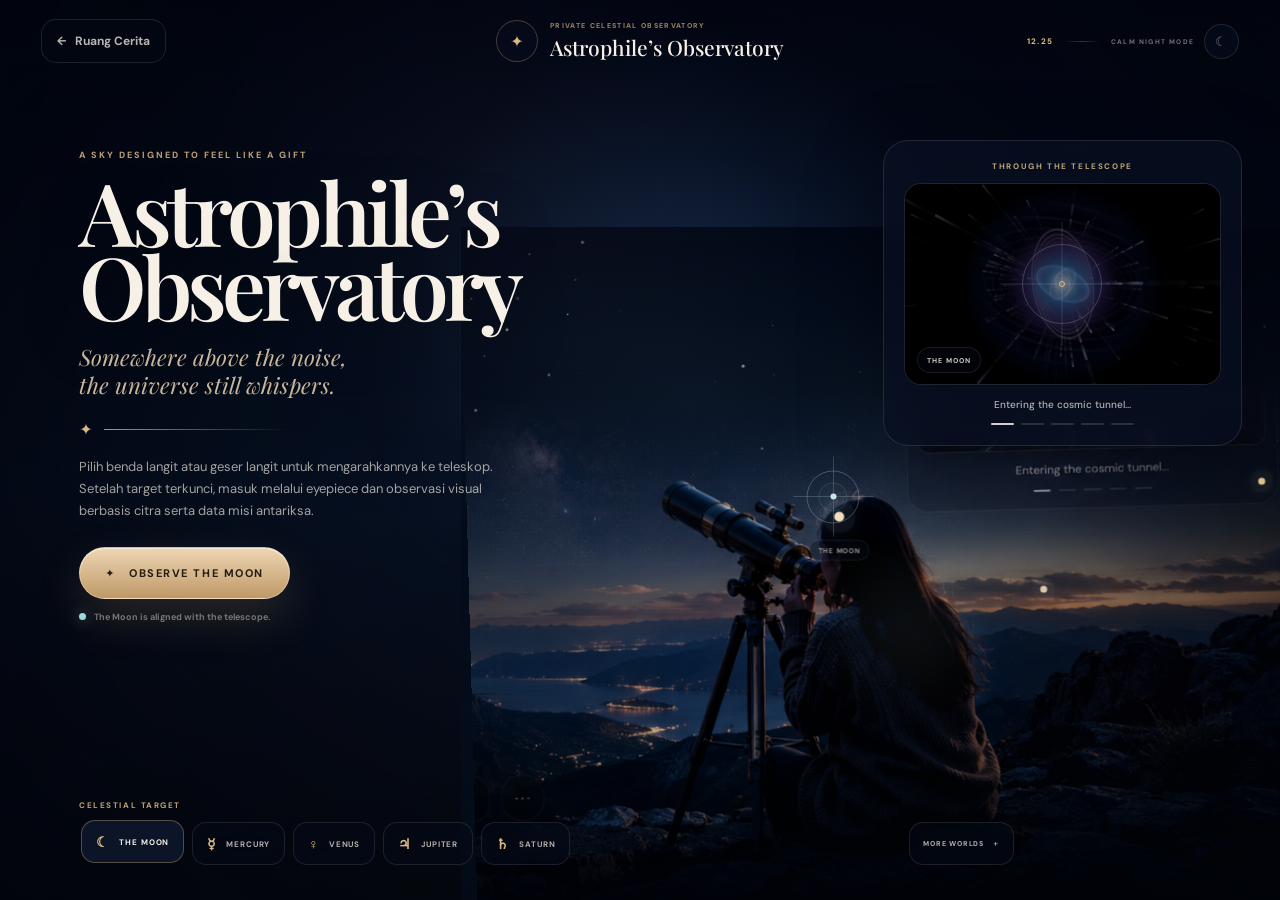
==== commit ec7a3a9a: "Add files via upload Restore Astrophile Observatory telescope interaction" ====
--- a/astrophile-observatory.html
+++ b/astrophile-observatory.html
@@ -2,101 +2,194 @@
 <html lang="id">
 <head>
   <meta charset="UTF-8">
-  <meta name="viewport" content="width=device-width, initial-scale=1.0, viewport-fit=cover">
-  <meta name="theme-color" content="#040815">
+  <meta name="viewport" content="width=device-width, initial-scale=1, viewport-fit=cover">
+  <meta name="theme-color" content="#030815">
   <title>Astrophile’s Observatory — Ruang Cerita</title>
+
   <link rel="preconnect" href="https://fonts.googleapis.com">
   <link rel="preconnect" href="https://fonts.gstatic.com" crossorigin>
-  <link href="https://fonts.googleapis.com/css2?family=DM+Sans:wght@400;500;600;700;800&family=Playfair+Display:ital,wght@0,500;0,600;0,700;0,800;1,500&display=swap" rel="stylesheet">
+  <link href="https://fonts.googleapis.com/css2?family=DM+Sans:wght@400;500;600;700;800&family=Playfair+Display:ital,wght@0,500;0,600;0,700;1,500&display=swap" rel="stylesheet">
+
   <link rel="stylesheet" href="astrophile-observatory.css">
 </head>
 <body>
-  <main class="observatory-page" id="observatoryPage">
-    <canvas class="observatory-sky-canvas" id="skyCanvas" aria-hidden="true"></canvas>
+  <main id="observatoryApp" class="observatory-app">
+    <canvas id="skyCanvas" class="observatory-sky" aria-hidden="true"></canvas>
+
+    <div class="observatory-celestial-haze" aria-hidden="true"></div>
     <div class="observatory-vignette" aria-hidden="true"></div>
     <div class="observatory-grain" aria-hidden="true"></div>
 
+    <div id="dragSurface" class="observatory-drag-surface" aria-label="Geser langit untuk mengarahkan teleskop"></div>
+
     <header class="observatory-topbar">
-      <div class="observatory-brandmark">
-        <span class="brandmark-ring"></span>
-        <span class="brandmark-cross"></span>
+      <a id="backButton" class="observatory-back" href="index.html#astrophile-observatory">
+        <span aria-hidden="true">←</span>
+        <span>Ruang Cerita</span>
+      </a>
+
+      <div class="observatory-brand">
+        <span class="observatory-brand-symbol" aria-hidden="true">✦</span>
+        <div>
+          <small>PRIVATE CELESTIAL OBSERVATORY</small>
+          <strong>Astrophile’s Observatory</strong>
+        </div>
       </div>
-      <div class="observatory-brand">Astrophile’s Observatory</div>
-      <div class="observatory-topbar-right">
-        <div class="observatory-clock" id="observatoryClock">07:42</div>
-        <div class="observatory-mode">CALM NIGHT MODE</div>
-        <button class="observatory-moon-toggle" type="button" aria-label="Calm night mode active">
-          <span></span>
-        </button>
+
+      <div class="observatory-night-status">
+        <span id="observatoryClock">22:17</span>
+        <i></i>
+        <small>CALM NIGHT MODE</small>
+        <b aria-hidden="true">☾</b>
       </div>
     </header>
 
-    <section class="observatory-layout">
-      <div class="observatory-copy">
-        <p class="observatory-eyebrow">PRIVATE CELESTIAL OBSERVATORY</p>
-        <h1>Astrophile’s<br>Observatory</h1>
-        <p class="observatory-quote">Somewhere above the noise,<br>the universe still whispers.</p>
-        <div class="observatory-accent-line"><span></span></div>
-        <p class="observatory-description">
-          Choose a celestial target and gaze deeper. The universe
-          reveals itself to those who take the time to look.
-        </p>
-        <button class="observatory-observe-button" id="observeButton" type="button">
-          <span class="observe-icon">✦</span>
-          <span>OBSERVE</span>
-        </button>
-      </div>
+    <section class="observatory-copy">
+      <p class="observatory-kicker">A SKY DESIGNED TO FEEL LIKE A GIFT</p>
+      <h1>Astrophile’s<br>Observatory</h1>
+      <p class="observatory-poetry">Somewhere above the noise,<br>the universe still whispers.</p>
+      <div class="observatory-copy-line" aria-hidden="true"><span>✦</span><i></i></div>
+      <p class="observatory-description">
+        Pilih benda langit atau geser langit untuk mengarahkannya ke teleskop.
+        Setelah target terkunci, masuk melalui eyepiece dan observasi visual
+        berbasis citra serta data misi antariksa.
+      </p>
 
-      <aside class="observatory-preview-card" aria-label="Preview perjalanan observasi">
-        <p class="preview-label">THROUGH THE TELESCOPE</p>
-        <div class="preview-frame">
-          <canvas id="tunnelCanvas" aria-hidden="true"></canvas>
-          <div class="preview-target-title" id="previewTargetTitle">THE MOON</div>
-        </div>
-        <p class="preview-caption" id="previewCaption">Entering the cosmic tunnel...</p>
-        <div class="preview-progress" aria-hidden="true">
-          <span class="active"></span><span></span><span></span><span></span><span></span>
-        </div>
-      </aside>
+      <button id="observeButton" class="observatory-observe" type="button">
+        <span aria-hidden="true">✦</span>
+        <strong>OBSERVE THE MOON</strong>
+      </button>
+
+      <p id="lockStatus" class="observatory-lock-status">
+        <span aria-hidden="true"></span>
+        The Moon is aligned with the telescope.
+      </p>
     </section>
 
-    <div class="observatory-scenic-layer" aria-hidden="true">
+    <aside class="observatory-preview" aria-label="Pratinjau perjalanan teleskop">
+      <p>THROUGH THE TELESCOPE</p>
+      <div class="observatory-preview-window">
+        <canvas id="previewTunnelCanvas" aria-hidden="true"></canvas>
+        <div class="observatory-preview-reticle" aria-hidden="true">
+          <span></span>
+        </div>
+        <div id="previewTargetName" class="observatory-preview-target">THE MOON</div>
+      </div>
+      <strong>Entering the cosmic tunnel...</strong>
+      <div class="observatory-preview-progress" aria-hidden="true">
+        <i class="active"></i><i></i><i></i><i></i><i></i>
+      </div>
+    </aside>
+
+    <div id="sceneStage" class="observatory-scene-stage" aria-hidden="true">
       <img src="observatory-scene.png" alt="" class="observatory-scene-image">
+      <div class="observatory-scene-glow"></div>
     </div>
 
-    <section class="observatory-bottom-bar">
-      <div class="observatory-target-group">
-        <p class="target-group-label">CELESTIAL TARGET</p>
-        <div class="observatory-targets" id="targetButtons">
-          <button class="target-chip active" data-target="moon" type="button"><span>☾</span><b>THE MOON</b></button>
-          <button class="target-chip" data-target="mercury" type="button"><span>☿</span><b>MERCURY</b></button>
-          <button class="target-chip" data-target="venus" type="button"><span>♀</span><b>VENUS</b></button>
-          <button class="target-chip" data-target="jupiter" type="button"><span>♃</span><b>JUPITER</b></button>
-          <button class="target-chip" data-target="saturn" type="button"><span>♄</span><b>SATURN</b></button>
-          <button class="target-chip target-more" id="targetMoreButton" type="button" aria-expanded="false"><span>…</span></button>
-        </div>
+    <div id="aimReticle" class="observatory-aim-reticle" aria-hidden="true">
+      <span></span><i></i>
+    </div>
+
+    <div id="skyTargets" class="observatory-sky-targets" aria-label="Target di langit"></div>
+
+    <section class="observatory-targets-panel" aria-labelledby="targetPanelTitle">
+      <p id="targetPanelTitle">CELESTIAL TARGET</p>
+      <div id="targetChips" class="observatory-target-chips"></div>
+      <button id="moreTargetsButton" class="observatory-more-targets" type="button" aria-expanded="false">
+        <span>MORE WORLDS</span>
+        <b aria-hidden="true">＋</b>
+      </button>
+    </section>
+
+    <section id="moreTargetsPanel" class="observatory-more-panel" hidden aria-label="Target tambahan"></section>
+
+    <div class="observatory-drag-hint" aria-hidden="true">
+      <span>DRAG THE SKY</span><i></i><small>align a celestial marker with the telescope</small>
+    </div>
+
+    <section id="eyepieceOverlay" class="observatory-eyepiece-overlay" hidden aria-hidden="true">
+      <div class="eyepiece-blackout"></div>
+      <div class="eyepiece-ring ring-one"></div>
+      <div class="eyepiece-ring ring-two"></div>
+      <div class="eyepiece-ring ring-three"></div>
+      <p>ENTERING THE EYEPIECE</p>
+    </section>
+
+    <section id="travelOverlay" class="observatory-travel-overlay" hidden aria-hidden="true">
+      <canvas id="travelCanvas" aria-hidden="true"></canvas>
+      <div class="observatory-travel-vignette"></div>
+      <div class="observatory-travel-copy">
+        <small>CROSSING THE DEEP-SPACE CORRIDOR</small>
+        <h2 id="travelTitle">Traveling to The Moon</h2>
+        <p>Passing through a three-dimensional tunnel of light, dust, and distant stars.</p>
       </div>
     </section>
 
-    <section class="observatory-extra-targets" id="extraTargetsPanel" hidden>
-      <button class="extra-target-chip" data-target="mars" type="button">♂ Mars</button>
-      <button class="extra-target-chip" data-target="uranus" type="button">♅ Uranus</button>
-      <button class="extra-target-chip" data-target="neptune" type="button">♆ Neptune</button>
-      <button class="extra-target-chip" data-target="pleiades" type="button">✦ The Pleiades</button>
-      <button class="extra-target-chip" data-target="orion" type="button">✧ Orion Nebula</button>
-      <button class="extra-target-chip" data-target="andromeda" type="button">✦ Andromeda</button>
+    <section id="observationOverlay" class="observatory-observation" hidden aria-hidden="true">
+      <div class="observatory-observation-backdrop"></div>
+
+      <video
+        id="observationVideo"
+        class="observatory-observation-video"
+        muted
+        loop
+        playsinline
+        preload="metadata"
+      ></video>
+
+      <div id="observationFallback" class="observatory-observation-fallback" hidden>
+        <div class="observation-fallback-orb"></div>
+        <p>Visual NASA sedang dimuat. Pastikan koneksi internet aktif.</p>
+      </div>
+
+      <div class="observatory-observation-vignette"></div>
+
+      <header class="observatory-observation-topbar">
+        <div>
+          <small>NASA IMAGERY / MISSION-DATA VISUALIZATION</small>
+          <strong id="observationTitle">The Moon</strong>
+        </div>
+
+        <button id="closeObservationButton" type="button" aria-label="Tutup observasi">×</button>
+      </header>
+
+      <div class="observatory-observation-hud" aria-hidden="true">
+        <span>TELESCOPE FEED</span>
+        <i></i>
+        <small id="observationHudTarget">THE MOON</small>
+      </div>
+
+      <article class="observatory-observation-info">
+        <p id="observationType">EARTH’S MOON</p>
+        <h2 id="observationName">The Moon</h2>
+        <em id="observationPoetry">The nearest world, still beautifully far away.</em>
+
+        <div class="observatory-observation-facts">
+          <div><span>DISTANCE</span><strong id="observationDistance">384,400 km</strong></div>
+          <div><span>LIGHT TRAVEL</span><strong id="observationLight">1.3 seconds</strong></div>
+        </div>
+
+        <p id="observationDescription">
+          Visual ini menggunakan citra dan data eksplorasi Bulan untuk memberikan
+          pengalaman observasi yang lebih nyata daripada ilustrasi planet datar.
+        </p>
+
+        <div class="observatory-observation-actions">
+          <button id="previousTargetButton" type="button">← Previous</button>
+          <button id="nextTargetButton" type="button">Next World →</button>
+        </div>
+
+        <a id="observationSourceLink" href="#" target="_blank" rel="noopener noreferrer">
+          View official NASA source ↗
+        </a>
+      </article>
     </section>
 
-    <div class="observatory-travel-overlay" id="travelOverlay" hidden>
-      <canvas id="travelCanvas" aria-hidden="true"></canvas>
-      <div class="travel-copy">
-        <p class="travel-step">CROSSING THE COSMIC TUNNEL</p>
-        <h2 id="travelTitle">Traveling to The Moon</h2>
-        <p id="travelSub">Stars stretch into a dark corridor as the observatory flies toward your target.</p>
-      </div>
+    <div class="observatory-rotate-note" aria-hidden="true">
+      <span>↻</span>
+      <strong>Putar HP ke mode landscape</strong>
+      <small>Pengalaman observatory dirancang paling indah dalam posisi horizontal.</small>
     </div>
-
-    <a href="index.html#astrophile-observatory" class="observatory-back-link">←&nbsp;Ruang Cerita</a>
   </main>
 
   <script src="astrophile-observatory.js"></script>
--- a/astrophile-observatory.css
+++ b/astrophile-observatory.css
@@ -1,531 +1,1513 @@
+/* =========================================================
+   ASTROPHILE'S OBSERVATORY V5
+   Concept restored: draggable sky -> eyepiece -> 3D corridor
+   -> NASA imagery / data-based moving observation.
+========================================================= */
+
 :root {
-  --bg: #050917;
-  --bg-soft: #08112a;
-  --panel: rgba(9, 17, 37, 0.58);
-  --panel-border: rgba(255, 255, 255, 0.11);
-  --text: #f5efe8;
-  --muted: rgba(245, 239, 232, 0.72);
-  --soft: rgba(245, 239, 232, 0.46);
-  --gold: #d8b88a;
-  --pink: #edcfcb;
-  --shadow: 0 20px 80px rgba(0, 0, 0, 0.45);
-  --radius-xl: 28px;
-  --radius-lg: 20px;
-  --radius-md: 16px;
-}
-
-* { box-sizing: border-box; }
-html, body { margin: 0; min-height: 100%; }
+  --ivory: #f7f0e7;
+  --ivory-soft: rgba(247, 240, 231, 0.72);
+  --ivory-muted: rgba(247, 240, 231, 0.45);
+  --gold: #d9b985;
+  --gold-soft: rgba(217, 185, 133, 0.36);
+  --night: #020714;
+  --night-soft: #081326;
+  --glass: rgba(7, 15, 33, 0.56);
+  --glass-strong: rgba(7, 14, 31, 0.82);
+  --border: rgba(255, 255, 255, 0.11);
+  --pan-x: 0px;
+  --pan-y: 0px;
+  --scene-pan-x: 0px;
+  --scene-pan-y: 0px;
+  --scope-tilt: 0deg;
+}
+
+* {
+  box-sizing: border-box;
+}
+
+html,
 body {
-  font-family: 'DM Sans', sans-serif;
-  background: radial-gradient(circle at 55% 35%, rgba(40, 84, 148, 0.38), transparent 36%),
-              radial-gradient(circle at 20% 8%, rgba(35, 58, 103, 0.48), transparent 30%),
-              linear-gradient(180deg, #030813 0%, #050b18 62%, #04070f 100%);
-  color: var(--text);
-  overflow-x: hidden;
-}
-
-.observatory-page {
+  width: 100%;
+  min-height: 100%;
+  margin: 0;
+  background: #020611;
+}
+
+body {
+  overflow: hidden;
+  color: var(--ivory);
+  font-family: "DM Sans", system-ui, sans-serif;
+}
+
+button,
+a {
+  font: inherit;
+}
+
+button {
+  color: inherit;
+}
+
+.observatory-app {
   position: relative;
-  min-height: 100vh;
-  padding: 28px 34px 28px;
+  isolation: isolate;
+  width: 100vw;
+  height: 100vh;
+  height: 100svh;
+  min-height: 560px;
   overflow: hidden;
-}
-
-.observatory-sky-canvas,
-#travelCanvas {
+  background:
+    radial-gradient(circle at 54% 33%, rgba(60, 100, 168, 0.23), transparent 30%),
+    linear-gradient(180deg, #020714 0%, #071122 58%, #070a12 100%);
+}
+
+.observatory-sky {
+  position: absolute;
+  inset: -8%;
+  z-index: 1;
+  width: 116%;
+  height: 116%;
+  transform: translate3d(var(--pan-x), var(--pan-y), 0);
+  will-change: transform;
+}
+
+.observatory-celestial-haze,
+.observatory-vignette,
+.observatory-grain,
+.observatory-drag-surface {
+  position: absolute;
+  inset: 0;
+}
+
+.observatory-celestial-haze {
+  z-index: 2;
+  pointer-events: none;
+  background:
+    radial-gradient(ellipse at 54% 44%, rgba(125, 166, 222, 0.08), transparent 34%),
+    radial-gradient(ellipse at 37% 18%, rgba(187, 173, 224, 0.045), transparent 28%);
+}
+
+.observatory-vignette {
+  z-index: 8;
+  pointer-events: none;
+  background:
+    linear-gradient(90deg, rgba(1, 4, 12, 0.45), transparent 42%, transparent 69%, rgba(1, 4, 12, 0.28)),
+    linear-gradient(180deg, rgba(1, 4, 12, 0.16), transparent 54%, rgba(1, 4, 10, 0.36)),
+    radial-gradient(ellipse at center, transparent 45%, rgba(1, 3, 9, 0.48) 100%);
+}
+
+.observatory-grain {
+  z-index: 9;
+  pointer-events: none;
+  opacity: 0.09;
+  mix-blend-mode: soft-light;
+  background-image:
+    linear-gradient(rgba(255, 255, 255, 0.16) 1px, transparent 1px),
+    linear-gradient(90deg, rgba(255, 255, 255, 0.16) 1px, transparent 1px);
+  background-size: 4px 4px;
+}
+
+.observatory-drag-surface {
+  z-index: 11;
+  cursor: grab;
+  touch-action: none;
+}
+
+.observatory-app.is-dragging .observatory-drag-surface {
+  cursor: grabbing;
+}
+
+.observatory-topbar,
+.observatory-copy,
+.observatory-preview,
+.observatory-targets-panel,
+.observatory-more-panel,
+.observatory-drag-hint,
+.observatory-sky-targets,
+.observatory-aim-reticle {
+  position: absolute;
+  z-index: 20;
+}
+
+.observatory-topbar {
+  left: 0;
+  top: 0;
+  width: 100%;
+  min-height: 76px;
+  padding: max(18px, env(safe-area-inset-top)) clamp(22px, 3.2vw, 48px) 12px;
+  display: grid;
+  grid-template-columns: 1fr auto 1fr;
+  align-items: center;
+  gap: 20px;
+  pointer-events: none;
+}
+
+.observatory-back,
+.observatory-night-status {
+  pointer-events: auto;
+}
+
+.observatory-back {
+  justify-self: start;
+  min-height: 44px;
+  padding: 0 15px;
+  display: inline-flex;
+  align-items: center;
+  gap: 9px;
+  border: 1px solid var(--border);
+  border-radius: 15px;
+  color: rgba(247, 240, 231, 0.75);
+  background: rgba(5, 12, 27, 0.36);
+  backdrop-filter: blur(14px);
+  -webkit-backdrop-filter: blur(14px);
+  text-decoration: none;
+  font-size: 12px;
+  font-weight: 700;
+}
+
+.observatory-brand {
+  display: flex;
+  align-items: center;
+  gap: 12px;
+  text-align: left;
+}
+
+.observatory-brand-symbol {
+  width: 42px;
+  height: 42px;
+  display: grid;
+  place-items: center;
+  border: 1px solid rgba(217, 185, 133, 0.28);
+  border-radius: 50%;
+  color: var(--gold);
+  background: rgba(9, 17, 35, 0.34);
+}
+
+.observatory-brand small,
+.observatory-brand strong {
+  display: block;
+}
+
+.observatory-brand small {
+  color: rgba(217, 185, 133, 0.7);
+  font-size: 7px;
+  font-weight: 800;
+  letter-spacing: 0.19em;
+}
+
+.observatory-brand strong {
+  margin-top: 3px;
+  font-family: "Playfair Display", Georgia, serif;
+  font-size: 21px;
+  font-weight: 500;
+}
+
+.observatory-night-status {
+  justify-self: end;
+  display: flex;
+  align-items: center;
+  gap: 10px;
+  color: var(--ivory-muted);
+  font-size: 8px;
+  font-weight: 800;
+  letter-spacing: 0.15em;
+}
+
+.observatory-night-status span {
+  color: var(--gold);
+}
+
+.observatory-night-status i {
+  width: 38px;
+  height: 1px;
+  background: linear-gradient(90deg, transparent, rgba(247, 240, 231, 0.2), transparent);
+}
+
+.observatory-night-status b {
+  width: 35px;
+  height: 35px;
+  display: grid;
+  place-items: center;
+  border: 1px solid var(--border);
+  border-radius: 50%;
+  background: rgba(8, 16, 35, 0.46);
+  font-size: 13px;
+}
+
+.observatory-copy {
+  left: clamp(44px, 6.2vw, 106px);
+  top: clamp(126px, 16.5vh, 174px);
+  width: min(560px, 40vw);
+  pointer-events: none;
+}
+
+.observatory-kicker {
+  margin: 0;
+  color: rgba(217, 185, 133, 0.85);
+  font-size: 9px;
+  font-weight: 800;
+  letter-spacing: 0.22em;
+}
+
+.observatory-copy h1 {
+  margin: 13px 0 0;
+  color: var(--ivory);
+  font-family: "Playfair Display", Georgia, serif;
+  font-size: clamp(68px, 6.8vw, 110px);
+  font-weight: 600;
+  line-height: 0.86;
+  letter-spacing: -0.055em;
+  text-shadow: 0 20px 65px rgba(0, 0, 0, 0.32);
+}
+
+.observatory-poetry {
+  margin: 20px 0 0;
+  color: rgba(224, 201, 170, 0.9);
+  font-family: "Playfair Display", Georgia, serif;
+  font-size: clamp(19px, 1.75vw, 29px);
+  font-style: italic;
+  line-height: 1.25;
+}
+
+.observatory-copy-line {
+  width: 210px;
+  margin: 20px 0 16px;
+  display: grid;
+  grid-template-columns: auto 1fr;
+  align-items: center;
+  gap: 11px;
+  color: var(--gold);
+}
+
+.observatory-copy-line i {
+  height: 1px;
+  background: linear-gradient(90deg, rgba(217, 185, 133, 0.8), transparent);
+}
+
+.observatory-description {
+  max-width: 455px;
+  margin: 0;
+  color: rgba(247, 240, 231, 0.66);
+  font-size: 13px;
+  line-height: 1.68;
+}
+
+.observatory-observe {
+  min-height: 52px;
+  margin-top: 25px;
+  padding: 0 25px;
+  display: inline-flex;
+  align-items: center;
+  gap: 13px;
+  border: 1px solid rgba(255, 239, 217, 0.36);
+  border-radius: 999px;
+  color: #241b12;
+  background:
+    linear-gradient(180deg, rgba(243, 218, 184, 0.98), rgba(201, 161, 107, 0.95));
+  box-shadow:
+    0 18px 45px rgba(202, 164, 111, 0.19),
+    inset 0 1px 0 rgba(255, 255, 255, 0.45);
+  font-size: 11px;
+  font-weight: 800;
+  letter-spacing: 0.14em;
+  cursor: pointer;
+  pointer-events: auto;
+  transition: transform 0.24s ease, filter 0.24s ease, box-shadow 0.24s ease;
+}
+
+.observatory-observe:hover {
+  transform: translateY(-2px);
+  filter: brightness(1.04);
+  box-shadow:
+    0 24px 52px rgba(202, 164, 111, 0.24),
+    inset 0 1px 0 rgba(255, 255, 255, 0.5);
+}
+
+.observatory-lock-status {
+  margin: 12px 0 0;
+  display: flex;
+  align-items: center;
+  gap: 8px;
+  color: rgba(247, 240, 231, 0.44);
+  font-size: 9px;
+  font-weight: 700;
+}
+
+.observatory-lock-status span {
+  width: 7px;
+  height: 7px;
+  border-radius: 50%;
+  background: #9ed7dc;
+  box-shadow: 0 0 14px rgba(158, 215, 220, 0.5);
+}
+
+.observatory-preview {
+  right: clamp(28px, 3vw, 48px);
+  top: clamp(122px, 15.5vh, 164px);
+  width: min(370px, 28vw);
+  padding: 20px;
+  border: 1px solid var(--border);
+  border-radius: 25px;
+  background:
+    linear-gradient(180deg, rgba(10, 18, 38, 0.58), rgba(7, 14, 31, 0.72));
+  box-shadow: 0 30px 85px rgba(0, 0, 0, 0.32);
+  backdrop-filter: blur(16px);
+  -webkit-backdrop-filter: blur(16px);
+  pointer-events: none;
+}
+
+.observatory-preview > p {
+  margin: 0 0 12px;
+  color: rgba(217, 185, 133, 0.86);
+  text-align: center;
+  font-size: 8px;
+  font-weight: 800;
+  letter-spacing: 0.2em;
+}
+
+.observatory-preview-window {
+  position: relative;
+  isolation: isolate;
+  aspect-ratio: 1.56 / 1;
+  overflow: hidden;
+  border: 1px solid rgba(255, 255, 255, 0.12);
+  border-radius: 17px;
+  background: #020611;
+}
+
+.observatory-preview-window canvas {
   position: absolute;
   inset: 0;
   width: 100%;
   height: 100%;
+}
+
+.observatory-preview-reticle {
+  position: absolute;
+  left: 50%;
+  top: 50%;
+  z-index: 2;
+  width: 80px;
+  height: 80px;
+  border: 1px solid rgba(203, 226, 242, 0.22);
+  border-radius: 50%;
+  transform: translate(-50%, -50%);
+}
+
+.observatory-preview-reticle::before,
+.observatory-preview-reticle::after {
+  content: "";
+  position: absolute;
+  left: 50%;
+  top: 50%;
+  background: rgba(203, 226, 242, 0.16);
+  transform: translate(-50%, -50%);
+}
+
+.observatory-preview-reticle::before {
+  width: 124px;
+  height: 1px;
+}
+
+.observatory-preview-reticle::after {
+  width: 1px;
+  height: 124px;
+}
+
+.observatory-preview-reticle span {
+  position: absolute;
+  left: 50%;
+  top: 50%;
+  width: 6px;
+  height: 6px;
+  border: 1px solid var(--gold);
+  border-radius: 50%;
+  transform: translate(-50%, -50%);
+}
+
+.observatory-preview-target {
+  position: absolute;
+  left: 12px;
+  bottom: 11px;
+  z-index: 3;
+  min-height: 26px;
+  padding: 0 9px;
+  display: inline-flex;
+  align-items: center;
+  border: 1px solid rgba(255, 255, 255, 0.09);
+  border-radius: 999px;
+  color: rgba(247, 240, 231, 0.82);
+  background: rgba(2, 7, 17, 0.54);
+  font-size: 7px;
+  font-weight: 800;
+  letter-spacing: 0.14em;
+}
+
+.observatory-preview > strong {
   display: block;
-}
-
-.observatory-vignette {
-  position: absolute;
-  inset: 0;
-  background:
-    radial-gradient(circle at center, transparent 45%, rgba(2, 5, 12, 0.42) 100%),
-    linear-gradient(180deg, rgba(1, 2, 6, 0.08), rgba(1, 2, 6, 0.22));
-  pointer-events: none;
-}
-
-.observatory-grain {
-  position: absolute;
-  inset: 0;
-  opacity: 0.08;
-  pointer-events: none;
-  background-image:
-    linear-gradient(rgba(255,255,255,0.2) 1px, transparent 1px),
-    linear-gradient(90deg, rgba(255,255,255,0.2) 1px, transparent 1px);
-  background-size: 3px 3px, 3px 3px;
-  mix-blend-mode: soft-light;
-}
-
-.observatory-topbar,
-.observatory-layout,
-.observatory-bottom-bar,
-.observatory-extra-targets,
-.observatory-back-link {
-  position: relative;
-  z-index: 3;
-}
-
-.observatory-topbar {
+  margin-top: 13px;
+  color: rgba(247, 240, 231, 0.72);
+  text-align: center;
+  font-size: 10px;
+  font-weight: 500;
+}
+
+.observatory-preview-progress {
+  margin-top: 12px;
   display: flex;
-  align-items: center;
-  justify-content: space-between;
-  gap: 18px;
-}
-
-.observatory-brandmark {
-  width: 52px;
-  height: 52px;
-  border-radius: 50%;
-  position: relative;
-  border: 1px solid rgba(255,255,255,0.18);
-  box-shadow: inset 0 0 0 1px rgba(255,255,255,0.04);
-}
-.observatory-brandmark .brandmark-ring,
-.observatory-brandmark .brandmark-cross {
-  position: absolute;
-  inset: 12px;
-  border: 1px solid rgba(216, 184, 138, 0.4);
-  border-radius: 50%;
-}
-.observatory-brandmark .brandmark-cross::before,
-.observatory-brandmark .brandmark-cross::after {
-  content: "";
-  position: absolute;
-  background: rgba(216, 184, 138, 0.68);
-  left: 50%; top: 50%;
-  transform: translate(-50%, -50%);
-}
-.observatory-brandmark .brandmark-cross::before { width: 1px; height: 18px; }
-.observatory-brandmark .brandmark-cross::after { width: 18px; height: 1px; }
-
-.observatory-brand {
-  position: absolute;
-  left: 94px;
-  top: 14px;
-  font-family: 'Playfair Display', serif;
-  font-size: 32px;
-  letter-spacing: -0.03em;
-}
-
-.observatory-topbar-right {
-  margin-left: auto;
-  display: flex;
-  align-items: center;
-  gap: 18px;
-  color: var(--soft);
-  font-size: 13px;
-  letter-spacing: 0.24em;
-}
-.observatory-clock { color: var(--gold); font-weight: 700; letter-spacing: 0.08em; }
-.observatory-mode { font-weight: 700; }
-.observatory-moon-toggle {
-  width: 46px;
-  height: 28px;
-  border-radius: 999px;
-  border: 1px solid rgba(255,255,255,0.14);
-  background: rgba(15, 23, 46, 0.56);
-  position: relative;
-  padding: 0;
-}
-.observatory-moon-toggle span {
-  position: absolute;
-  right: 7px;
-  top: 6px;
-  width: 16px;
-  height: 16px;
-  border-radius: 50%;
-  background: radial-gradient(circle at 30% 30%, #f3d8c8, #c3a074 76%);
-  box-shadow: inset -4px 0 0 rgba(4,8,21,0.85);
-}
-
-.observatory-layout {
-  display: grid;
-  grid-template-columns: minmax(340px, 560px) minmax(300px, 380px);
-  justify-content: space-between;
-  gap: 36px;
-  padding-top: 78px;
-  min-height: 56vh;
-}
-
-.observatory-copy {
-  align-self: end;
-  max-width: 560px;
-  padding-left: 34px;
-}
-
-.observatory-eyebrow,
-.preview-label,
-.target-group-label,
-.travel-step {
-  margin: 0 0 14px;
-  font-size: 12px;
-  font-weight: 700;
-  letter-spacing: 0.28em;
-  text-transform: uppercase;
-  color: rgba(216, 184, 138, 0.88);
-}
-
-.observatory-copy h1 {
-  margin: 0;
-  font-family: 'Playfair Display', serif;
-  font-size: clamp(76px, 8.2vw, 116px);
-  line-height: 0.89;
-  letter-spacing: -0.06em;
-  text-wrap: balance;
-}
-
-.observatory-quote {
-  margin: 22px 0 14px;
-  font-family: 'Playfair Display', serif;
-  font-style: italic;
-  font-size: clamp(28px, 2.3vw, 40px);
-  line-height: 1.18;
-  color: rgba(236, 218, 196, 0.86);
-}
-
-.observatory-accent-line {
-  display: flex;
-  align-items: center;
-  margin: 24px 0 20px;
-}
-.observatory-accent-line span {
-  width: 112px;
+  justify-content: center;
+  gap: 7px;
+}
+
+.observatory-preview-progress i {
+  width: 23px;
   height: 2px;
   border-radius: 999px;
-  background: linear-gradient(90deg, rgba(216,184,138,0.9), rgba(216,184,138,0.18));
-}
-.observatory-accent-line::before {
-  content: "✦";
-  color: rgba(216,184,138,0.9);
-  margin-right: 12px;
-  font-size: 16px;
-}
-
-.observatory-description {
-  max-width: 440px;
-  margin: 0 0 28px;
-  color: var(--muted);
-  font-size: 24px;
-  line-height: 1.5;
-}
-
-.observatory-observe-button {
-  display: inline-flex;
-  align-items: center;
-  gap: 16px;
-  padding: 18px 34px;
-  border-radius: 999px;
-  border: 1px solid rgba(255, 241, 225, 0.34);
-  background: linear-gradient(180deg, rgba(220,191,147,0.92), rgba(197,158,112,0.88));
-  color: rgba(43, 31, 15, 0.95);
-  font-weight: 800;
-  letter-spacing: 0.24em;
-  font-size: 16px;
-  cursor: pointer;
-  box-shadow: 0 18px 42px rgba(209, 173, 120, 0.18), inset 0 1px 0 rgba(255,255,255,0.4);
-  transition: transform .25s ease, box-shadow .25s ease, filter .25s ease;
-}
-.observatory-observe-button:hover { transform: translateY(-2px); filter: brightness(1.03); }
-.observatory-observe-button .observe-icon { font-size: 18px; }
-
-.observatory-preview-card {
-  align-self: start;
-  justify-self: end;
-  width: min(100%, 380px);
-  padding: 22px 22px 18px;
-  border-radius: var(--radius-xl);
-  border: 1px solid var(--panel-border);
-  background: linear-gradient(180deg, rgba(12,19,38,0.48), rgba(12,19,38,0.62));
-  backdrop-filter: blur(14px);
-  box-shadow: var(--shadow);
-}
-
-.preview-frame {
-  position: relative;
-  overflow: hidden;
-  aspect-ratio: 1.28 / 1;
-  border-radius: 20px;
-  border: 1px solid rgba(255,255,255,0.12);
-  background: radial-gradient(circle at center, rgba(26, 55, 102, 0.72), rgba(7,12,25,1) 72%);
-}
-#tunnelCanvas { width: 100%; height: 100%; display: block; }
-.preview-target-title {
-  position: absolute;
-  left: 16px;
-  bottom: 14px;
-  padding: 8px 12px;
-  border-radius: 999px;
-  background: rgba(4,10,23,0.54);
-  border: 1px solid rgba(255,255,255,0.1);
-  color: rgba(255,255,255,0.92);
-  font-size: 12px;
-  letter-spacing: 0.18em;
-  font-weight: 700;
-}
-.preview-caption {
-  margin: 16px 0 10px;
-  color: rgba(245,239,232,0.86);
-  text-align: center;
-  font-size: 18px;
-}
-.preview-progress {
-  display: flex;
-  justify-content: center;
-  gap: 10px;
-}
-.preview-progress span {
-  width: 28px;
-  height: 3px;
-  border-radius: 999px;
-  background: rgba(255,255,255,0.18);
-}
-.preview-progress span.active { background: rgba(255,255,255,0.9); }
-
-.observatory-scenic-layer {
-  position: absolute;
-  right: 0;
-  bottom: 0;
-  width: min(66vw, 980px);
-  z-index: 1;
+  background: rgba(247, 240, 231, 0.15);
+}
+
+.observatory-preview-progress i.active {
+  background: rgba(247, 240, 231, 0.86);
+}
+
+.observatory-scene-stage {
+  position: absolute;
+  right: -1.5vw;
+  bottom: -2px;
+  z-index: 5;
+  width: min(66vw, 1040px);
+  transform:
+    translate3d(var(--scene-pan-x), var(--scene-pan-y), 0)
+    rotate(var(--scope-tilt));
+  transform-origin: 64% 72%;
+  will-change: transform;
   pointer-events: none;
-  mask-image: linear-gradient(180deg, transparent 0%, rgba(0,0,0,0.76) 18%, #000 36%);
-  -webkit-mask-image: linear-gradient(180deg, transparent 0%, rgba(0,0,0,0.76) 18%, #000 36%);
-}
+  mask-image: linear-gradient(180deg, transparent 0%, rgba(0, 0, 0, 0.72) 16%, #000 32%);
+  -webkit-mask-image: linear-gradient(180deg, transparent 0%, rgba(0, 0, 0, 0.72) 16%, #000 32%);
+}
+
 .observatory-scene-image {
   display: block;
   width: 100%;
   height: auto;
-  opacity: 0.96;
-  filter: saturate(1.04) brightness(0.98);
-}
-
-.observatory-bottom-bar {
-  margin-top: 30px;
-  padding-left: 34px;
-}
-.target-group-label { color: rgba(216, 184, 138, 0.86); margin-bottom: 12px; }
-.observatory-targets {
+  filter: saturate(1.02) brightness(0.94) contrast(1.03);
+}
+
+.observatory-scene-glow {
+  position: absolute;
+  left: 41%;
+  top: 28%;
+  width: 22%;
+  aspect-ratio: 1;
+  border-radius: 50%;
+  background: radial-gradient(circle, rgba(170, 213, 230, 0.1), transparent 70%);
+  filter: blur(22px);
+}
+
+.observatory-aim-reticle {
+  left: 65.1%;
+  top: 55.2%;
+  width: 53px;
+  height: 53px;
+  border: 1px solid rgba(173, 218, 230, 0.3);
+  border-radius: 50%;
+  transform: translate(-50%, -50%);
+  pointer-events: none;
+}
+
+.observatory-aim-reticle::before,
+.observatory-aim-reticle::after {
+  content: "";
+  position: absolute;
+  left: 50%;
+  top: 50%;
+  background: rgba(173, 218, 230, 0.22);
+  transform: translate(-50%, -50%);
+}
+
+.observatory-aim-reticle::before {
+  width: 80px;
+  height: 1px;
+}
+
+.observatory-aim-reticle::after {
+  width: 1px;
+  height: 80px;
+}
+
+.observatory-aim-reticle span {
+  position: absolute;
+  inset: 11px;
+  border: 1px solid rgba(173, 218, 230, 0.16);
+  border-radius: 50%;
+}
+
+.observatory-aim-reticle i {
+  position: absolute;
+  left: 50%;
+  top: 50%;
+  width: 6px;
+  height: 6px;
+  border-radius: 50%;
+  background: #c6e8ed;
+  box-shadow: 0 0 18px rgba(198, 232, 237, 0.62);
+  transform: translate(-50%, -50%);
+}
+
+.observatory-sky-targets {
+  inset: 0;
+  z-index: 14;
+  pointer-events: none;
+  transform: translate3d(var(--pan-x), var(--pan-y), 0);
+  will-change: transform;
+}
+
+.observatory-sky-marker {
+  position: absolute;
+  width: 40px;
+  height: 40px;
+  padding: 0;
+  display: grid;
+  place-items: center;
+  border: 0;
+  background: transparent;
+  pointer-events: auto;
+  cursor: pointer;
+}
+
+.observatory-sky-marker::before {
+  content: "";
+  width: 7px;
+  height: 7px;
+  border-radius: 50%;
+  background: var(--marker-color, #f5e8d7);
+  box-shadow:
+    0 0 0 8px rgba(255, 255, 255, 0.025),
+    0 0 18px color-mix(in srgb, var(--marker-color, #f5e8d7) 50%, transparent);
+}
+
+.observatory-sky-marker span {
+  position: absolute;
+  left: 50%;
+  top: calc(100% + 3px);
+  min-width: max-content;
+  padding: 5px 8px;
+  border: 1px solid rgba(255, 255, 255, 0.08);
+  border-radius: 999px;
+  color: rgba(247, 240, 231, 0.6);
+  background: rgba(4, 10, 23, 0.44);
+  opacity: 0;
+  transform: translate(-50%, -4px);
+  transition: opacity 0.2s ease, transform 0.2s ease;
+  font-size: 7px;
+  font-weight: 800;
+  letter-spacing: 0.11em;
+}
+
+.observatory-sky-marker:hover span,
+.observatory-sky-marker.is-active span {
+  opacity: 1;
+  transform: translate(-50%, 0);
+}
+
+.observatory-sky-marker.is-active::before {
+  width: 10px;
+  height: 10px;
+  box-shadow:
+    0 0 0 11px rgba(173, 218, 230, 0.05),
+    0 0 28px rgba(173, 218, 230, 0.72);
+}
+
+.observatory-targets-panel {
+  left: clamp(44px, 6.2vw, 106px);
+  bottom: max(30px, env(safe-area-inset-bottom));
+  width: min(820px, 72vw);
+}
+
+.observatory-targets-panel > p {
+  margin: 0 0 10px;
+  color: rgba(217, 185, 133, 0.86);
+  font-size: 8px;
+  font-weight: 800;
+  letter-spacing: 0.19em;
+}
+
+.observatory-target-chips {
   display: flex;
   align-items: center;
-  gap: 12px;
-  flex-wrap: wrap;
-}
-.target-chip,
-.extra-target-chip {
-  appearance: none;
-  border: 1px solid rgba(255,255,255,0.11);
-  background: rgba(7, 13, 27, 0.5);
-  color: rgba(255,255,255,0.88);
-  border-radius: 999px;
-  padding: 14px 18px;
+  gap: 8px;
+  overflow-x: auto;
+  padding: 2px 2px 5px;
+  scrollbar-width: none;
+}
+
+.observatory-target-chips::-webkit-scrollbar {
+  display: none;
+}
+
+.observatory-target-chip,
+.observatory-more-targets,
+.observatory-more-chip {
+  border: 1px solid rgba(255, 255, 255, 0.1);
+  color: rgba(247, 240, 231, 0.72);
+  background: rgba(5, 12, 27, 0.48);
+  backdrop-filter: blur(13px);
+  -webkit-backdrop-filter: blur(13px);
+  cursor: pointer;
+}
+
+.observatory-target-chip {
+  flex: 0 0 auto;
+  min-height: 43px;
+  padding: 0 14px;
   display: inline-flex;
   align-items: center;
-  gap: 10px;
-  cursor: pointer;
-  box-shadow: inset 0 1px 0 rgba(255,255,255,0.04);
-  transition: transform .22s ease, border-color .22s ease, background .22s ease;
-  min-height: 56px;
-}
-.target-chip b { font-size: 14px; letter-spacing: 0.16em; font-weight: 700; }
-.target-chip span,
-.extra-target-chip span { font-size: 18px; color: rgba(216,184,138,0.95); }
-.target-chip:hover,
-.extra-target-chip:hover { transform: translateY(-2px); border-color: rgba(255,255,255,0.22); }
-.target-chip.active {
-  background: rgba(21, 29, 52, 0.8);
-  border-color: rgba(216,184,138,0.36);
-  box-shadow: 0 14px 40px rgba(0,0,0,0.3), inset 0 0 0 1px rgba(216,184,138,0.08);
-}
-.target-more {
-  width: 56px;
-  justify-content: center;
-  padding-inline: 0;
-}
-
-.observatory-extra-targets {
-  margin: 18px 0 0 34px;
-  display: flex;
-  gap: 10px;
-  flex-wrap: wrap;
-  max-width: 700px;
-  z-index: 4;
-}
-.extra-target-chip {
+  gap: 9px;
+  border-radius: 14px;
+  font-size: 8px;
+  font-weight: 800;
+  letter-spacing: 0.11em;
+  transition: transform 0.2s ease, border-color 0.2s ease, background 0.2s ease;
+}
+
+.observatory-target-chip span {
+  color: var(--gold);
+  font-family: "Playfair Display", Georgia, serif;
   font-size: 14px;
-  letter-spacing: 0.08em;
-  padding: 12px 16px;
-  min-height: unset;
-}
-
-.observatory-back-link {
-  position: absolute;
-  left: 34px;
-  top: 116px;
+}
+
+.observatory-target-chip:hover,
+.observatory-target-chip.is-active {
+  transform: translateY(-2px);
+  border-color: rgba(217, 185, 133, 0.35);
+  color: var(--ivory);
+  background: rgba(17, 26, 49, 0.75);
+}
+
+.observatory-more-targets {
+  position: absolute;
+  left: calc(100% + 10px);
+  bottom: 5px;
+  min-height: 43px;
+  padding: 0 13px;
   display: inline-flex;
   align-items: center;
   gap: 8px;
-  padding: 14px 18px;
-  border-radius: 16px;
-  background: rgba(7, 13, 27, 0.36);
-  border: 1px solid rgba(255,255,255,0.1);
-  color: rgba(255,255,255,0.94);
-  text-decoration: none;
-  font-weight: 600;
-  backdrop-filter: blur(10px);
-}
-
-.observatory-travel-overlay {
+  border-radius: 14px;
+  font-size: 7px;
+  font-weight: 800;
+  letter-spacing: 0.11em;
+  white-space: nowrap;
+}
+
+.observatory-more-panel {
+  left: clamp(44px, 6.2vw, 106px);
+  bottom: 92px;
+  width: min(620px, 58vw);
+  padding: 12px;
+  display: flex;
+  flex-wrap: wrap;
+  gap: 8px;
+  border: 1px solid var(--border);
+  border-radius: 18px;
+  background: rgba(5, 12, 27, 0.78);
+  box-shadow: 0 24px 70px rgba(0, 0, 0, 0.34);
+  backdrop-filter: blur(17px);
+  -webkit-backdrop-filter: blur(17px);
+}
+
+.observatory-more-panel[hidden],
+.observatory-eyepiece-overlay[hidden],
+.observatory-travel-overlay[hidden],
+.observatory-observation[hidden],
+.observatory-observation-fallback[hidden] {
+  display: none !important;
+}
+
+.observatory-more-chip {
+  min-height: 36px;
+  padding: 0 11px;
+  border-radius: 12px;
+  font-size: 8px;
+  font-weight: 800;
+  letter-spacing: 0.09em;
+}
+
+.observatory-drag-hint {
+  left: clamp(44px, 3vw, 50px);
+  bottom: max(14px, env(safe-area-inset-bottom));
+  width: min(310px, 27vw);
+  display: none;
+  grid-template-columns: auto 1fr auto;
+  align-items: center;
+  gap: 8px;
+  color: rgba(247, 240, 231, 0.26);
+  pointer-events: none;
+}
+
+.observatory-drag-hint span,
+.observatory-drag-hint small {
+  font-size: 6px;
+  font-weight: 800;
+  letter-spacing: 0.12em;
+  white-space: nowrap;
+}
+
+.observatory-drag-hint i {
+  height: 1px;
+  background: linear-gradient(90deg, transparent, rgba(247, 240, 231, 0.15), transparent);
+}
+
+/* Entering the eyepiece */
+.observatory-eyepiece-overlay,
+.observatory-travel-overlay,
+.observatory-observation {
   position: fixed;
   inset: 0;
-  z-index: 20;
-  background: radial-gradient(circle at center, rgba(19,31,62,0.34), rgba(3,8,19,0.98));
+  z-index: 80;
+}
+
+.observatory-eyepiece-overlay {
+  overflow: hidden;
+  background: rgba(0, 0, 0, 0.12);
+}
+
+.eyepiece-blackout {
+  position: absolute;
+  inset: 0;
+  background:
+    radial-gradient(circle at 65.2% 55%, transparent 0 4%, rgba(0, 0, 0, 0.18) 12%, rgba(0, 0, 0, 0.92) 44%, #000 70%);
+  animation: eyepieceBlackout 0.76s cubic-bezier(0.5, 0, 0.3, 1) forwards;
+}
+
+.eyepiece-ring {
+  position: absolute;
+  left: 65.2%;
+  top: 55%;
+  aspect-ratio: 1;
+  border: 2px solid rgba(190, 220, 232, 0.18);
+  border-radius: 50%;
+  transform: translate(-50%, -50%) scale(0.12);
+  animation: eyepieceRing 0.76s cubic-bezier(0.45, 0, 0.25, 1) forwards;
+}
+
+.eyepiece-ring.ring-one {
+  width: 220px;
+}
+
+.eyepiece-ring.ring-two {
+  width: 380px;
+  animation-delay: 0.04s;
+}
+
+.eyepiece-ring.ring-three {
+  width: 580px;
+  animation-delay: 0.08s;
+}
+
+.observatory-eyepiece-overlay p {
+  position: absolute;
+  left: 50%;
+  bottom: 8%;
+  margin: 0;
+  color: rgba(247, 240, 231, 0.62);
+  font-size: 8px;
+  font-weight: 800;
+  letter-spacing: 0.21em;
+  transform: translateX(-50%);
+  animation: eyepieceText 0.7s ease forwards;
+}
+
+@keyframes eyepieceBlackout {
+  from {
+    opacity: 0;
+    transform: scale(0.98);
+  }
+  to {
+    opacity: 1;
+    transform: scale(1.25);
+  }
+}
+
+@keyframes eyepieceRing {
+  to {
+    opacity: 0;
+    transform: translate(-50%, -50%) scale(4.4);
+  }
+}
+
+@keyframes eyepieceText {
+  from {
+    opacity: 0;
+    transform: translate(-50%, 8px);
+  }
+  to {
+    opacity: 1;
+    transform: translate(-50%, 0);
+  }
+}
+
+/* 3D cosmic corridor */
+.observatory-travel-overlay {
+  background: #000207;
+  overflow: hidden;
+}
+
+.observatory-travel-overlay canvas {
+  position: absolute;
+  inset: 0;
+  width: 100%;
+  height: 100%;
+}
+
+.observatory-travel-vignette {
+  position: absolute;
+  inset: 0;
+  background:
+    radial-gradient(circle at center, transparent 0 30%, rgba(0, 0, 0, 0.08) 54%, rgba(0, 0, 0, 0.82) 100%),
+    linear-gradient(180deg, rgba(6, 14, 31, 0.1), rgba(0, 0, 0, 0.22));
+  pointer-events: none;
+}
+
+.observatory-travel-copy {
+  position: absolute;
+  left: 50%;
+  bottom: 8%;
+  z-index: 2;
+  width: min(720px, calc(100% - 36px));
+  text-align: center;
+  transform: translateX(-50%);
+  text-shadow: 0 8px 30px rgba(0, 0, 0, 0.8);
+}
+
+.observatory-travel-copy small {
+  color: rgba(166, 209, 228, 0.75);
+  font-size: 8px;
+  font-weight: 800;
+  letter-spacing: 0.19em;
+}
+
+.observatory-travel-copy h2 {
+  margin: 9px 0 0;
+  font-family: "Playfair Display", Georgia, serif;
+  font-size: clamp(42px, 5vw, 76px);
+  font-weight: 600;
+  letter-spacing: -0.045em;
+}
+
+.observatory-travel-copy p {
+  margin: 10px auto 0;
+  color: rgba(247, 240, 231, 0.55);
+  font-size: 11px;
+}
+
+/* Real NASA imagery/data-based observation */
+.observatory-observation {
+  overflow: hidden;
+  background: #000;
+}
+
+.observatory-observation-backdrop,
+.observatory-observation-video,
+.observatory-observation-fallback,
+.observatory-observation-vignette {
+  position: absolute;
+  inset: 0;
+}
+
+.observatory-observation-backdrop {
+  background:
+    radial-gradient(circle at 50% 45%, rgba(23, 50, 90, 0.34), transparent 46%),
+    #000;
+}
+
+.observatory-observation-video {
+  width: 100%;
+  height: 100%;
+  object-fit: cover;
+  background: #000;
+  filter: saturate(1.03) contrast(1.03);
+}
+
+.observatory-observation-fallback {
   display: grid;
   place-items: center;
-}
-.observatory-travel-overlay::before {
-  content: "";
-  position: absolute;
-  inset: 0;
-  background: radial-gradient(circle, transparent 0 10%, rgba(0,0,0,0.28) 50%, rgba(0,0,0,0.78) 100%);
+  align-content: center;
+  gap: 18px;
+  background: radial-gradient(circle at center, #0d1b34, #01040a 70%);
+  color: rgba(247, 240, 231, 0.65);
+  text-align: center;
+}
+
+.observation-fallback-orb {
+  width: min(33vw, 320px);
+  aspect-ratio: 1;
+  border-radius: 50%;
+  background:
+    radial-gradient(circle at 35% 30%, #e6d0ad, #9a725b 56%, #332633 82%);
+  box-shadow: 0 0 100px rgba(192, 167, 132, 0.2);
+  animation: fallbackOrb 10s linear infinite;
+}
+
+@keyframes fallbackOrb {
+  to {
+    transform: rotate(360deg);
+  }
+}
+
+.observatory-observation-vignette {
   pointer-events: none;
-}
-.travel-copy {
-  position: relative;
-  z-index: 1;
-  text-align: center;
-  max-width: 760px;
-  padding-inline: 24px;
-}
-.travel-copy h2 {
-  margin: 16px 0 14px;
-  font-family: 'Playfair Display', serif;
-  font-size: clamp(52px, 4.8vw, 90px);
-  line-height: 0.98;
-  letter-spacing: -0.05em;
-}
-.travel-copy p {
+  background:
+    linear-gradient(90deg, rgba(0, 0, 0, 0.72), transparent 45%, transparent 70%, rgba(0, 0, 0, 0.23)),
+    linear-gradient(180deg, rgba(0, 0, 0, 0.37), transparent 45%, rgba(0, 0, 0, 0.5)),
+    radial-gradient(ellipse at center, transparent 48%, rgba(0, 0, 0, 0.55) 100%);
+}
+
+.observatory-observation-topbar {
+  position: absolute;
+  left: 0;
+  top: 0;
+  z-index: 4;
+  width: 100%;
+  padding: max(20px, env(safe-area-inset-top)) clamp(20px, 3vw, 42px);
+  display: flex;
+  align-items: center;
+  justify-content: space-between;
+}
+
+.observatory-observation-topbar small,
+.observatory-observation-topbar strong {
+  display: block;
+}
+
+.observatory-observation-topbar small {
+  color: rgba(173, 218, 230, 0.72);
+  font-size: 7px;
+  font-weight: 800;
+  letter-spacing: 0.17em;
+}
+
+.observatory-observation-topbar strong {
+  margin-top: 4px;
+  font-family: "Playfair Display", Georgia, serif;
+  font-size: 23px;
+  font-weight: 500;
+}
+
+.observatory-observation-topbar button {
+  width: 42px;
+  height: 42px;
+  display: grid;
+  place-items: center;
+  border: 1px solid rgba(255, 255, 255, 0.14);
+  border-radius: 50%;
+  color: var(--ivory);
+  background: rgba(3, 8, 18, 0.48);
+  cursor: pointer;
+  font-size: 20px;
+  backdrop-filter: blur(13px);
+  -webkit-backdrop-filter: blur(13px);
+}
+
+.observatory-observation-hud {
+  position: absolute;
+  left: 50%;
+  top: max(24px, env(safe-area-inset-top));
+  z-index: 4;
+  width: min(420px, 34vw);
+  display: grid;
+  grid-template-columns: auto 1fr auto;
+  align-items: center;
+  gap: 10px;
+  color: rgba(247, 240, 231, 0.44);
+  transform: translateX(-50%);
+}
+
+.observatory-observation-hud span,
+.observatory-observation-hud small {
+  font-size: 6px;
+  font-weight: 800;
+  letter-spacing: 0.13em;
+  white-space: nowrap;
+}
+
+.observatory-observation-hud small {
+  color: rgba(217, 185, 133, 0.72);
+}
+
+.observatory-observation-hud i {
+  height: 1px;
+  background: linear-gradient(90deg, transparent, rgba(247, 240, 231, 0.15), transparent);
+}
+
+.observatory-observation-info {
+  position: absolute;
+  left: clamp(24px, 5vw, 78px);
+  bottom: clamp(28px, 7vh, 76px);
+  z-index: 4;
+  width: min(480px, 38vw);
+  padding: 22px;
+  border: 1px solid rgba(255, 255, 255, 0.11);
+  border-radius: 24px;
+  background: rgba(2, 7, 17, 0.56);
+  box-shadow: 0 30px 80px rgba(0, 0, 0, 0.35);
+  backdrop-filter: blur(18px);
+  -webkit-backdrop-filter: blur(18px);
+}
+
+.observatory-observation-info > p:first-child {
   margin: 0;
-  font-size: clamp(18px, 1.6vw, 26px);
-  color: var(--muted);
-  line-height: 1.5;
-}
-
-@media (max-width: 1280px) {
-  .observatory-copy h1 { font-size: clamp(66px, 8vw, 96px); }
-  .observatory-description { font-size: 21px; max-width: 390px; }
-  .observatory-preview-card { width: min(100%, 350px); }
-  .observatory-scenic-layer { width: min(68vw, 880px); }
-}
-
-@media (max-width: 980px) {
-  .observatory-page { padding: 20px 18px 24px; }
-  .observatory-brand { left: 72px; top: 10px; font-size: 24px; }
-  .observatory-topbar-right { gap: 10px; font-size: 11px; }
-  .observatory-layout { grid-template-columns: 1fr; gap: 18px; padding-top: 68px; }
-  .observatory-copy { padding-left: 0; max-width: 540px; }
-  .observatory-copy h1 { font-size: clamp(58px, 12vw, 86px); max-width: 560px; }
-  .observatory-quote { font-size: clamp(24px, 4.6vw, 32px); }
-  .observatory-description { font-size: 18px; max-width: 360px; }
-  .observatory-preview-card { width: min(100%, 320px); justify-self: end; margin-top: -30px; }
-  .observatory-scenic-layer { position: relative; width: min(100%, 760px); margin-left: auto; margin-top: -40px; }
-  .observatory-bottom-bar { margin-top: -12px; padding-left: 0; }
-  .observatory-extra-targets { margin-left: 0; }
-  .observatory-back-link { left: 18px; top: 90px; }
-}
-
-@media (max-width: 820px) and (orientation: landscape) {
-  body { min-height: 100vh; }
-  .observatory-page { min-height: 100vh; padding: 14px 14px 18px; }
-  .observatory-brand { font-size: 18px; left: 62px; top: 8px; }
-  .observatory-brandmark { width: 42px; height: 42px; }
-  .observatory-brandmark .brandmark-ring,
-  .observatory-brandmark .brandmark-cross { inset: 10px; }
-  .observatory-topbar-right { gap: 8px; font-size: 10px; }
-  .observatory-moon-toggle { width: 38px; height: 24px; }
-  .observatory-moon-toggle span { width: 12px; height: 12px; top: 5px; }
-
-  .observatory-layout {
-    grid-template-columns: 1.02fr 0.72fr;
-    align-items: start;
-    gap: 10px;
-    min-height: auto;
-    padding-top: 44px;
-  }
+  color: rgba(173, 218, 230, 0.7);
+  font-size: 7px;
+  font-weight: 800;
+  letter-spacing: 0.18em;
+}
+
+.observatory-observation-info h2 {
+  margin: 7px 0 0;
+  font-family: "Playfair Display", Georgia, serif;
+  font-size: clamp(42px, 4vw, 66px);
+  line-height: 0.95;
+  letter-spacing: -0.045em;
+}
+
+.observatory-observation-info em {
+  display: block;
+  margin-top: 10px;
+  color: rgba(224, 201, 170, 0.9);
+  font-family: "Playfair Display", Georgia, serif;
+  font-size: 16px;
+  line-height: 1.45;
+}
+
+.observatory-observation-facts {
+  margin-top: 17px;
+  display: grid;
+  grid-template-columns: repeat(2, 1fr);
+  gap: 8px;
+}
+
+.observatory-observation-facts div {
+  padding: 10px 11px;
+  border: 1px solid rgba(255, 255, 255, 0.07);
+  border-radius: 12px;
+  background: rgba(255, 255, 255, 0.025);
+}
+
+.observatory-observation-facts span,
+.observatory-observation-facts strong {
+  display: block;
+}
+
+.observatory-observation-facts span {
+  color: rgba(247, 240, 231, 0.32);
+  font-size: 6px;
+  font-weight: 800;
+  letter-spacing: 0.1em;
+}
+
+.observatory-observation-facts strong {
+  margin-top: 5px;
+  color: rgba(247, 240, 231, 0.82);
+  font-size: 10px;
+}
+
+.observatory-observation-info > p:not(:first-child) {
+  margin: 15px 0 0;
+  color: rgba(247, 240, 231, 0.62);
+  font-size: 11px;
+  line-height: 1.7;
+}
+
+.observatory-observation-actions {
+  margin-top: 16px;
+  display: flex;
+  gap: 8px;
+}
+
+.observatory-observation-actions button {
+  min-height: 39px;
+  padding: 0 12px;
+  border: 1px solid rgba(255, 255, 255, 0.1);
+  border-radius: 12px;
+  color: rgba(247, 240, 231, 0.75);
+  background: rgba(255, 255, 255, 0.035);
+  cursor: pointer;
+  font-size: 8px;
+  font-weight: 800;
+}
+
+#observationSourceLink {
+  margin-top: 13px;
+  display: inline-block;
+  color: rgba(173, 218, 230, 0.68);
+  text-decoration: none;
+  font-size: 8px;
+  font-weight: 800;
+}
+
+.observatory-rotate-note {
+  display: none;
+}
+
+/* Eyepiece camera push */
+.observatory-app.is-entering .observatory-scene-stage {
+  animation: scenePushIntoScope 0.78s cubic-bezier(0.5, 0, 0.2, 1) forwards;
+}
+
+.observatory-app.is-entering .observatory-copy,
+.observatory-app.is-entering .observatory-preview,
+.observatory-app.is-entering .observatory-targets-panel,
+.observatory-app.is-entering .observatory-more-panel,
+.observatory-app.is-entering .observatory-topbar,
+.observatory-app.is-entering .observatory-sky-targets,
+.observatory-app.is-entering .observatory-aim-reticle {
+  animation: fadeForEyepiece 0.46s ease forwards;
+}
+
+@keyframes scenePushIntoScope {
+  to {
+    transform: translate3d(-19vw, 10vh, 0) scale(3.1) rotate(var(--scope-tilt));
+    filter: brightness(0.48);
+  }
+}
+
+@keyframes fadeForEyepiece {
+  to {
+    opacity: 0;
+    transform: translateY(-4px);
+  }
+}
+
+@media (max-width: 1200px) {
   .observatory-copy {
-    align-self: start;
-    padding-left: 14px;
-    padding-top: 38px;
-    max-width: none;
-  }
-  .observatory-eyebrow,
-  .preview-label,
-  .target-group-label,
-  .travel-step { font-size: 9px; margin-bottom: 8px; }
-  .observatory-copy h1 { font-size: clamp(48px, 9vw, 74px); }
-  .observatory-quote { margin: 10px 0 10px; font-size: clamp(18px, 3vw, 24px); }
-  .observatory-accent-line { margin: 10px 0 10px; }
-  .observatory-description { max-width: 320px; font-size: 14px; line-height: 1.45; margin-bottom: 14px; }
-  .observatory-observe-button { padding: 12px 22px; font-size: 12px; letter-spacing: 0.18em; gap: 10px; }
-  .observatory-preview-card { width: 100%; max-width: 280px; margin-top: 34px; padding: 14px; border-radius: 22px; }
-  .preview-caption { font-size: 12px; margin: 8px 0 8px; }
-  .preview-progress span { width: 18px; }
-  .preview-frame { border-radius: 16px; }
-  .preview-target-title { font-size: 9px; left: 10px; bottom: 10px; padding: 6px 9px; }
-  .observatory-scenic-layer {
-    position: absolute;
-    right: -2%;
-    bottom: 0;
-    width: 58%;
-    margin: 0;
-  }
-  .observatory-bottom-bar {
-    position: absolute;
-    left: 14px;
-    bottom: 18px;
-    right: 14px;
-    margin-top: 0;
-  }
-  .observatory-targets { gap: 8px; }
-  .target-chip, .extra-target-chip { min-height: 38px; padding: 10px 12px; gap: 6px; }
-  .target-chip b { font-size: 10px; letter-spacing: 0.12em; }
-  .target-chip span, .extra-target-chip span { font-size: 13px; }
-  .target-more { width: 38px; }
-  .observatory-extra-targets {
-    position: absolute;
-    left: 14px;
-    right: 14px;
-    bottom: 68px;
-    padding-right: 24%;
-  }
-  .extra-target-chip { font-size: 10px; }
-  .observatory-back-link {
-    left: 14px;
-    top: 64px;
-    padding: 10px 14px;
+    width: min(510px, 43vw);
+  }
+
+  .observatory-copy h1 {
+    font-size: clamp(62px, 6.4vw, 92px);
+  }
+
+  .observatory-preview {
+    width: min(330px, 29vw);
+  }
+
+  .observatory-scene-stage {
+    width: min(69vw, 930px);
+  }
+
+  .observatory-targets-panel {
+    width: min(720px, 68vw);
+  }
+}
+
+/* Tablet / narrower desktop */
+@media (max-width: 930px) {
+  .observatory-copy {
+    left: 28px;
+    top: 112px;
+    width: 52vw;
+  }
+
+  .observatory-copy h1 {
+    font-size: clamp(52px, 8.5vw, 76px);
+  }
+
+  .observatory-description {
+    max-width: 340px;
+    font-size: 11px;
+  }
+
+  .observatory-preview {
+    right: 18px;
+    top: 106px;
+    width: 33vw;
+    padding: 14px;
+  }
+
+  .observatory-scene-stage {
+    right: -8vw;
+    width: 78vw;
+  }
+
+  .observatory-targets-panel {
+    left: 28px;
+    width: 76vw;
+  }
+
+  .observatory-more-targets {
+    display: none;
+  }
+
+  .observatory-drag-hint {
+    display: none;
+  }
+
+  .observatory-observation-info {
+    width: min(430px, 48vw);
+  }
+}
+
+/* Mobile landscape */
+@media (orientation: landscape) and (max-height: 560px) {
+  .observatory-app {
+    min-height: 100svh;
+  }
+
+  .observatory-topbar {
+    min-height: 52px;
+    padding: max(7px, env(safe-area-inset-top)) 12px 5px;
+    grid-template-columns: 150px 1fr 170px;
+    gap: 8px;
+  }
+
+  .observatory-back {
+    min-height: 35px;
+    padding: 0 11px;
+    font-size: 10px;
+  }
+
+  .observatory-brand {
+    justify-content: center;
+  }
+
+  .observatory-brand-symbol {
+    width: 30px;
+    height: 30px;
+  }
+
+  .observatory-brand small {
+    font-size: 5px;
+  }
+
+  .observatory-brand strong {
+    font-size: 15px;
+  }
+
+  .observatory-night-status {
+    gap: 6px;
+    font-size: 6px;
+  }
+
+  .observatory-night-status i {
+    width: 20px;
+  }
+
+  .observatory-night-status b {
+    width: 30px;
+    height: 30px;
+  }
+
+  .observatory-copy {
+    left: max(18px, env(safe-area-inset-left));
+    top: 67px;
+    width: 44vw;
+  }
+
+  .observatory-kicker {
+    font-size: 6px;
+  }
+
+  .observatory-copy h1 {
+    margin-top: 7px;
+    font-size: clamp(42px, 7.8vw, 62px);
+  }
+
+  .observatory-poetry {
+    margin-top: 8px;
+    font-size: clamp(13px, 2.2vw, 17px);
+  }
+
+  .observatory-copy-line {
+    width: 130px;
+    margin: 8px 0 7px;
+  }
+
+  .observatory-description {
+    max-width: 300px;
+    font-size: 9px;
+    line-height: 1.48;
+  }
+
+  .observatory-observe {
+    min-height: 39px;
+    margin-top: 11px;
+    padding: 0 16px;
+    font-size: 8px;
+  }
+
+  .observatory-lock-status {
+    margin-top: 7px;
+    font-size: 7px;
+  }
+
+  .observatory-preview {
+    right: max(12px, env(safe-area-inset-right));
+    top: 65px;
+    width: 26vw;
+    max-width: 260px;
+    padding: 11px;
+    border-radius: 18px;
+  }
+
+  .observatory-preview > p {
+    margin-bottom: 7px;
+    font-size: 6px;
+  }
+
+  .observatory-preview-window {
+    border-radius: 12px;
+  }
+
+  .observatory-preview > strong {
+    margin-top: 7px;
+    font-size: 7px;
+  }
+
+  .observatory-preview-progress {
+    margin-top: 7px;
+  }
+
+  .observatory-preview-progress i {
+    width: 15px;
+  }
+
+  .observatory-scene-stage {
+    right: -1%;
+    bottom: -7%;
+    width: 61vw;
+  }
+
+  .observatory-aim-reticle {
+    left: 65.5%;
+    top: 57%;
+    transform: translate(-50%, -50%) scale(0.72);
+  }
+
+  .observatory-targets-panel {
+    left: max(18px, env(safe-area-inset-left));
+    bottom: max(8px, env(safe-area-inset-bottom));
+    width: 64vw;
+  }
+
+  .observatory-targets-panel > p {
+    margin-bottom: 5px;
+    font-size: 6px;
+  }
+
+  .observatory-target-chip {
+    min-height: 34px;
+    padding: 0 10px;
+    border-radius: 11px;
+    font-size: 6px;
+  }
+
+  .observatory-target-chip span {
+    font-size: 11px;
+  }
+
+  .observatory-more-panel {
+    left: 18px;
+    bottom: 56px;
+    width: 58vw;
+    padding: 8px;
+  }
+
+  .observatory-more-chip {
+    min-height: 29px;
+    font-size: 6px;
+  }
+
+  .observatory-sky-marker {
+    transform: scale(0.78);
+  }
+
+  .observatory-observation-info {
+    left: 16px;
+    bottom: 14px;
+    width: min(430px, 45vw);
+    padding: 14px;
+    border-radius: 18px;
+  }
+
+  .observatory-observation-info h2 {
+    font-size: clamp(34px, 5vw, 48px);
+  }
+
+  .observatory-observation-info em {
     font-size: 12px;
-    border-radius: 14px;
-  }
-}
-
-@media (max-width: 700px) and (orientation: portrait) {
-  .observatory-page { padding: 16px 14px 24px; }
-  .observatory-brand { font-size: 18px; left: 62px; top: 9px; }
-  .observatory-topbar-right { display: none; }
-  .observatory-layout { padding-top: 54px; }
-  .observatory-copy { padding-top: 44px; }
-  .observatory-copy h1 { font-size: 52px; }
-  .observatory-quote { font-size: 22px; }
-  .observatory-description { font-size: 15px; max-width: 320px; }
-  .observatory-preview-card { justify-self: stretch; width: auto; margin-top: 0; }
-  .observatory-scenic-layer { width: 100%; margin-top: -30px; }
-  .observatory-bottom-bar { margin-top: -8px; }
-  .target-chip { min-height: 44px; padding: 12px 14px; }
-  .target-chip b { font-size: 11px; letter-spacing: 0.12em; }
-  .observatory-back-link { top: 66px; }
-}
+  }
+
+  .observatory-observation-info > p:not(:first-child) {
+    font-size: 9px;
+  }
+
+  .observatory-observation-topbar {
+    padding: max(10px, env(safe-area-inset-top)) 15px;
+  }
+
+  .observatory-observation-hud {
+    display: none;
+  }
+
+  .observatory-travel-copy {
+    bottom: 5%;
+  }
+
+  .observatory-travel-copy h2 {
+    font-size: clamp(33px, 5.6vw, 52px);
+  }
+}
+
+/* Portrait phones: allow access, but explicitly recommend landscape */
+@media (orientation: portrait) and (max-width: 700px) {
+  .observatory-rotate-note {
+    position: fixed;
+    inset: 0;
+    z-index: 150;
+    padding: 24px;
+    display: grid;
+    place-items: center;
+    align-content: center;
+    gap: 12px;
+    color: var(--ivory);
+    background:
+      radial-gradient(circle at center, #0a1831, #020611 72%);
+    text-align: center;
+  }
+
+  .observatory-rotate-note span {
+    font-size: 46px;
+    animation: rotatePhone 2.4s ease-in-out infinite;
+  }
+
+  .observatory-rotate-note strong {
+    font-family: "Playfair Display", Georgia, serif;
+    font-size: 27px;
+  }
+
+  .observatory-rotate-note small {
+    max-width: 32ch;
+    color: rgba(247, 240, 231, 0.58);
+    line-height: 1.6;
+  }
+
+  @keyframes rotatePhone {
+    0%, 100% { transform: rotate(0deg); }
+    50% { transform: rotate(90deg); }
+  }
+}
+
+@media (prefers-reduced-motion: reduce) {
+  .observatory-observe,
+  .observatory-target-chip,
+  .observatory-sky-marker span {
+    transition-duration: 0.01ms !important;
+  }
+
+  .observation-fallback-orb,
+  .observatory-rotate-note span {
+    animation: none !important;
+  }
+}
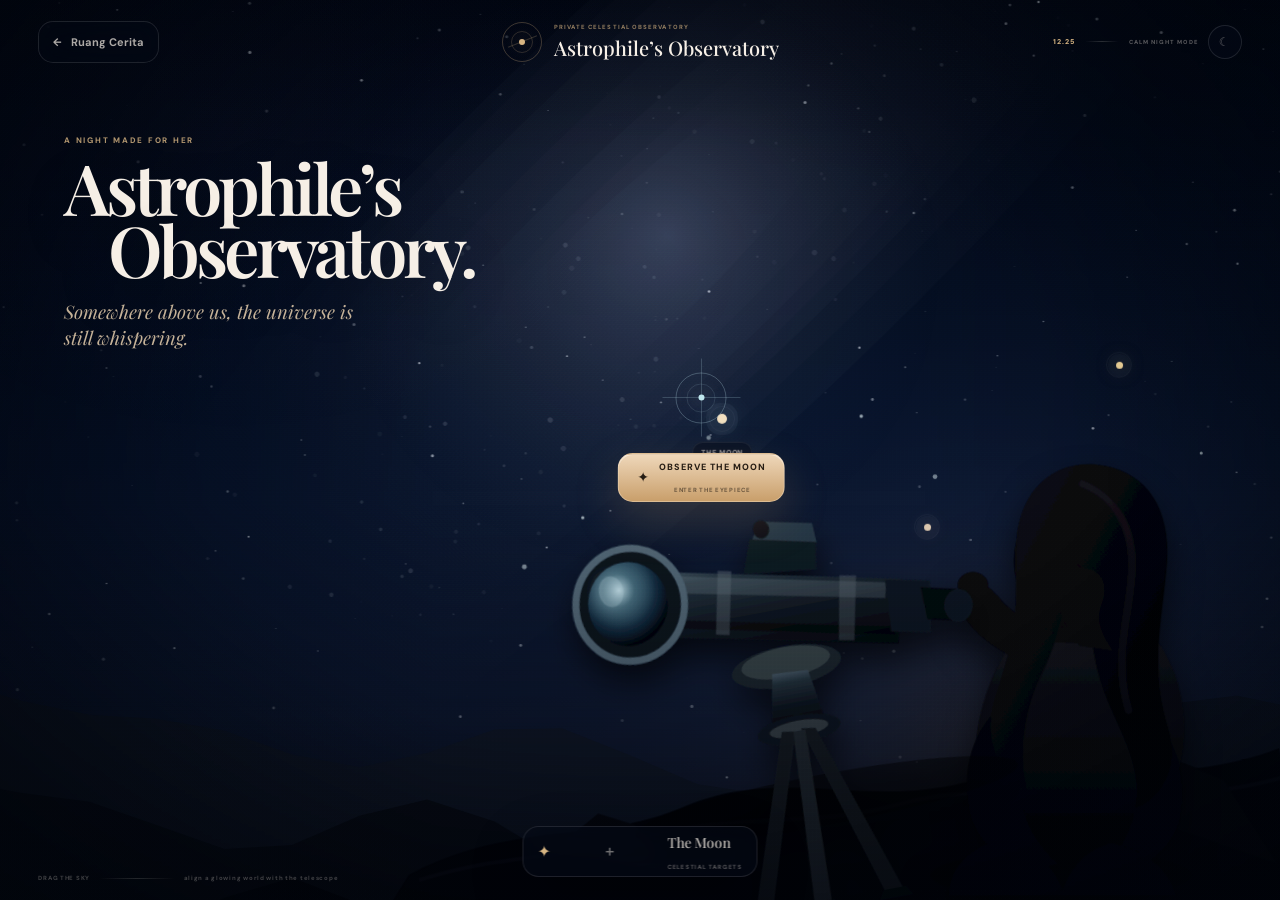
==== commit 3f13a253: "Add files via upload Redesign Astrophile Observatory living silhouette" ====
--- a/astrophile-observatory.html
+++ b/astrophile-observatory.html
@@ -3,24 +3,28 @@
 <head>
   <meta charset="UTF-8">
   <meta name="viewport" content="width=device-width, initial-scale=1, viewport-fit=cover">
-  <meta name="theme-color" content="#030815">
+  <meta name="theme-color" content="#020713">
   <title>Astrophile’s Observatory — Ruang Cerita</title>
 
   <link rel="preconnect" href="https://fonts.googleapis.com">
   <link rel="preconnect" href="https://fonts.gstatic.com" crossorigin>
   <link href="https://fonts.googleapis.com/css2?family=DM+Sans:wght@400;500;600;700;800&family=Playfair+Display:ital,wght@0,500;0,600;0,700;1,500&display=swap" rel="stylesheet">
-
   <link rel="stylesheet" href="astrophile-observatory.css">
 </head>
+
 <body>
   <main id="observatoryApp" class="observatory-app">
     <canvas id="skyCanvas" class="observatory-sky" aria-hidden="true"></canvas>
 
-    <div class="observatory-celestial-haze" aria-hidden="true"></div>
+    <div class="observatory-depth-haze" aria-hidden="true"></div>
     <div class="observatory-vignette" aria-hidden="true"></div>
     <div class="observatory-grain" aria-hidden="true"></div>
 
-    <div id="dragSurface" class="observatory-drag-surface" aria-label="Geser langit untuk mengarahkan teleskop"></div>
+    <div
+      id="dragSurface"
+      class="observatory-drag-surface"
+      aria-label="Geser langit untuk mengarahkan teleskop"
+    ></div>
 
     <header class="observatory-topbar">
       <a id="backButton" class="observatory-back" href="index.html#astrophile-observatory">
@@ -29,7 +33,9 @@
       </a>
 
       <div class="observatory-brand">
-        <span class="observatory-brand-symbol" aria-hidden="true">✦</span>
+        <span class="observatory-brand-orbit" aria-hidden="true">
+          <i></i><b></b>
+        </span>
         <div>
           <small>PRIVATE CELESTIAL OBSERVATORY</small>
           <strong>Astrophile’s Observatory</strong>
@@ -44,67 +50,212 @@
       </div>
     </header>
 
-    <section class="observatory-copy">
-      <p class="observatory-kicker">A SKY DESIGNED TO FEEL LIKE A GIFT</p>
-      <h1>Astrophile’s<br>Observatory</h1>
-      <p class="observatory-poetry">Somewhere above the noise,<br>the universe still whispers.</p>
-      <div class="observatory-copy-line" aria-hidden="true"><span>✦</span><i></i></div>
-      <p class="observatory-description">
-        Pilih benda langit atau geser langit untuk mengarahkannya ke teleskop.
-        Setelah target terkunci, masuk melalui eyepiece dan observasi visual
-        berbasis citra serta data misi antariksa.
-      </p>
-
-      <button id="observeButton" class="observatory-observe" type="button">
-        <span aria-hidden="true">✦</span>
-        <strong>OBSERVE THE MOON</strong>
-      </button>
-
-      <p id="lockStatus" class="observatory-lock-status">
-        <span aria-hidden="true"></span>
-        The Moon is aligned with the telescope.
-      </p>
-    </section>
-
-    <aside class="observatory-preview" aria-label="Pratinjau perjalanan teleskop">
-      <p>THROUGH THE TELESCOPE</p>
-      <div class="observatory-preview-window">
-        <canvas id="previewTunnelCanvas" aria-hidden="true"></canvas>
-        <div class="observatory-preview-reticle" aria-hidden="true">
-          <span></span>
-        </div>
-        <div id="previewTargetName" class="observatory-preview-target">THE MOON</div>
-      </div>
-      <strong>Entering the cosmic tunnel...</strong>
-      <div class="observatory-preview-progress" aria-hidden="true">
-        <i class="active"></i><i></i><i></i><i></i><i></i>
-      </div>
-    </aside>
-
-    <div id="sceneStage" class="observatory-scene-stage" aria-hidden="true">
-      <img src="observatory-scene.png" alt="" class="observatory-scene-image">
-      <div class="observatory-scene-glow"></div>
-    </div>
+    <section class="observatory-editorial-title" aria-label="Astrophile's Observatory">
+      <p>A NIGHT MADE FOR HER</p>
+      <h1>Astrophile’s<br><span>Observatory.</span></h1>
+      <em>Somewhere above us, the universe is still whispering.</em>
+    </section>
+
+    <figure id="silhouetteStage" class="observatory-silhouette-stage" aria-label="Siluet wanita menggunakan teleskop">
+      <svg class="observatory-silhouette-svg" viewBox="0 0 900 650" role="img" aria-hidden="true">
+        <defs>
+          <linearGradient id="scopeMetal" x1="0" y1="0" x2="0" y2="1">
+            <stop offset="0%" stop-color="#4b5e6d"/>
+            <stop offset="18%" stop-color="#263540"/>
+            <stop offset="55%" stop-color="#111923"/>
+            <stop offset="100%" stop-color="#03070c"/>
+          </linearGradient>
+
+          <linearGradient id="scopeGlass" x1="0" y1="0" x2="1" y2="1">
+            <stop offset="0%" stop-color="#d2f4ff" stop-opacity=".82"/>
+            <stop offset="24%" stop-color="#5a94ad" stop-opacity=".64"/>
+            <stop offset="58%" stop-color="#173145" stop-opacity=".9"/>
+            <stop offset="100%" stop-color="#020711"/>
+          </linearGradient>
+
+          <linearGradient id="hairShade" x1="0" y1="0" x2="1" y2="1">
+            <stop offset="0%" stop-color="#111019"/>
+            <stop offset="48%" stop-color="#05060a"/>
+            <stop offset="100%" stop-color="#000"/>
+          </linearGradient>
+
+          <linearGradient id="coatShade" x1="0" y1="0" x2="0" y2="1">
+            <stop offset="0%" stop-color="#1a1b24"/>
+            <stop offset="55%" stop-color="#090b11"/>
+            <stop offset="100%" stop-color="#000"/>
+          </linearGradient>
+
+          <radialGradient id="lensGlow" cx="38%" cy="34%" r="66%">
+            <stop offset="0%" stop-color="#d5f5ff" stop-opacity=".9"/>
+            <stop offset="30%" stop-color="#72b1c9" stop-opacity=".56"/>
+            <stop offset="70%" stop-color="#17354d" stop-opacity=".78"/>
+            <stop offset="100%" stop-color="#01050d"/>
+          </radialGradient>
+
+          <filter id="softShadow" x="-40%" y="-40%" width="180%" height="180%">
+            <feGaussianBlur in="SourceAlpha" stdDeviation="16"/>
+            <feOffset dy="18"/>
+            <feColorMatrix values="0 0 0 0 0
+                                   0 0 0 0 0
+                                   0 0 0 0 0
+                                   0 0 0 .65 0"/>
+            <feMerge>
+              <feMergeNode/>
+              <feMergeNode in="SourceGraphic"/>
+            </feMerge>
+          </filter>
+
+          <filter id="smallGlow" x="-80%" y="-80%" width="260%" height="260%">
+            <feGaussianBlur stdDeviation="8" result="blur"/>
+            <feMerge>
+              <feMergeNode in="blur"/>
+              <feMergeNode in="SourceGraphic"/>
+            </feMerge>
+          </filter>
+        </defs>
+
+        <g class="silhouette-ground">
+          <path d="M25 610 C120 558 208 579 290 545 C389 502 464 545 566 520 C672 493 764 529 875 486 L900 650 L0 650 Z" fill="#010308"/>
+          <path d="M35 615 C118 588 178 596 260 572 C341 548 420 565 503 541 C611 510 739 555 881 514" fill="none" stroke="#151724" stroke-width="4" opacity=".42"/>
+          <path d="M168 584 l42 -34 36 11 34 46z" fill="#07090f"/>
+          <path d="M724 548 l55 -48 42 17 52 82z" fill="#05070c"/>
+        </g>
+
+        <g class="silhouette-person" filter="url(#softShadow)">
+          <ellipse cx="662" cy="610" rx="128" ry="24" fill="#000" opacity=".64"/>
+
+          <path class="silhouette-coat"
+            d="M615 382
+               C631 346 680 327 722 350
+               C757 370 779 410 782 456
+               C787 518 754 576 690 593
+               C633 608 585 572 579 520
+               C574 475 587 418 615 382 Z"
+            fill="url(#coatShade)"/>
+
+          <path d="M610 439 C575 466 563 508 574 554 C588 594 625 609 660 599 C626 572 612 522 624 476 Z" fill="#030409"/>
+          <path d="M725 432 C765 455 790 505 778 558 C765 593 738 610 702 604 C734 575 746 523 733 474 Z" fill="#020308"/>
+
+          <path class="silhouette-neck" d="M664 336 C661 354 657 366 646 382 L705 385 C693 365 690 351 692 334 Z" fill="#0a080d"/>
+
+          <ellipse cx="677" cy="303" rx="61" ry="67" fill="#08070c"/>
+          <path class="silhouette-hair"
+            d="M618 294
+               C618 236 653 205 696 209
+               C747 214 771 254 765 311
+               C760 368 749 406 767 468
+               C777 503 760 536 735 544
+               C744 498 710 458 700 419
+               C685 364 692 331 679 299
+               C667 335 663 374 643 414
+               C628 446 620 487 628 528
+               C592 504 586 469 600 429
+               C621 369 618 340 618 294 Z"
+            fill="url(#hairShade)"/>
+
+          <path class="silhouette-hair-highlight"
+            d="M683 228 C713 240 735 270 731 318 C728 361 713 399 728 449"
+            fill="none" stroke="#24212d" stroke-width="7" stroke-linecap="round" opacity=".42"/>
+
+          <path class="silhouette-back-arm"
+            d="M628 403 C603 393 583 380 568 359 C558 345 565 329 578 326
+               C590 324 597 334 607 345 C621 359 638 366 654 373 Z"
+            fill="#09080d"/>
+
+          <path class="silhouette-front-arm"
+            d="M680 386 C665 365 656 348 661 329 C665 314 681 306 694 313
+               C707 320 707 334 701 348 C697 361 701 374 713 391 Z"
+            fill="#09080d"/>
+
+          <ellipse cx="576" cy="327" rx="15" ry="13" fill="#0a090e"/>
+          <ellipse cx="670" cy="317" rx="13" ry="12" fill="#0a090e"/>
+
+          <path d="M603 575 C570 582 552 606 552 630 L666 630 C658 603 637 581 603 575 Z" fill="#020308"/>
+          <path d="M711 578 C747 586 769 606 775 630 L661 630 C668 603 684 585 711 578 Z" fill="#010207"/>
+        </g>
+
+        <g id="telescopeSvgGroup" class="silhouette-telescope" filter="url(#softShadow)">
+          <ellipse cx="420" cy="525" rx="190" ry="25" fill="#000" opacity=".52"/>
+
+          <g class="scope-optical-body">
+            <path d="M277 272 L530 326 L517 388 L262 334 Z" fill="url(#scopeMetal)"/>
+            <path d="M292 279 L516 327 L512 342 L287 295 Z" fill="#9eb3bd" opacity=".19"/>
+            <path d="M284 325 L516 375" stroke="#000" stroke-width="8" opacity=".42"/>
+
+            <ellipse cx="266" cy="303" rx="53" ry="55" transform="rotate(12 266 303)" fill="#0c141d" stroke="#526877" stroke-width="7"/>
+            <ellipse cx="264" cy="302" rx="39" ry="41" transform="rotate(12 264 302)" fill="url(#lensGlow)"/>
+            <ellipse cx="250" cy="287" rx="12" ry="15" fill="#d9f6ff" opacity=".33" filter="url(#smallGlow)"/>
+
+            <path d="M515 324 L558 333 L550 383 L512 375 Z" fill="#101821"/>
+            <path d="M548 338 L587 347 L581 377 L549 370 Z" fill="#03070d"/>
+            <ellipse cx="581" cy="362" rx="14" ry="16" transform="rotate(12 581 362)" fill="#111923"/>
+
+            <path d="M380 294 L392 261 L456 275 L451 302 Z" fill="#111a23"/>
+            <path d="M395 262 L404 246 L455 257 L456 276 Z" fill="#283946"/>
+            <ellipse cx="405" cy="254" rx="8" ry="9" fill="#0b1118"/>
+
+            <path d="M356 286 L369 289 L356 350 L343 347 Z" fill="#6a7880" opacity=".38"/>
+            <path d="M472 312 L488 315 L475 377 L460 374 Z" fill="#6a7880" opacity=".33"/>
+          </g>
+
+          <g class="scope-mount">
+            <ellipse cx="405" cy="390" rx="54" ry="20" fill="#1b252d"/>
+            <ellipse cx="405" cy="386" rx="44" ry="15" fill="#39454a"/>
+            <path d="M390 395 L425 397 L434 454 L379 454 Z" fill="url(#scopeMetal)"/>
+            <ellipse cx="406" cy="453" rx="41" ry="14" fill="#111820"/>
+            <ellipse cx="406" cy="452" rx="29" ry="8" fill="#38434a"/>
+          </g>
+
+          <g class="scope-tripod">
+            <path d="M389 452 L402 454 L348 624 L331 624 Z" fill="#171e24"/>
+            <path d="M408 452 L422 454 L478 624 L460 624 Z" fill="#151c22"/>
+            <path d="M400 454 L412 454 L407 624 L390 624 Z" fill="#242b30"/>
+            <path d="M331 622 L352 622 L356 632 L325 632 Z" fill="#05070a"/>
+            <path d="M458 622 L482 622 L488 632 L452 632 Z" fill="#05070a"/>
+            <path d="M389 622 L411 622 L416 632 L385 632 Z" fill="#05070a"/>
+          </g>
+        </g>
+
+        <g class="silhouette-ambient-particles" fill="#dcecf0">
+          <circle cx="138" cy="309" r="2.4" opacity=".55"/>
+          <circle cx="195" cy="261" r="1.6" opacity=".7"/>
+          <circle cx="318" cy="183" r="2.2" opacity=".48"/>
+          <circle cx="467" cy="162" r="1.7" opacity=".68"/>
+          <circle cx="539" cy="221" r="2.3" opacity=".5"/>
+          <circle cx="799" cy="198" r="1.5" opacity=".72"/>
+        </g>
+      </svg>
+    </figure>
 
     <div id="aimReticle" class="observatory-aim-reticle" aria-hidden="true">
       <span></span><i></i>
     </div>
 
-    <div id="skyTargets" class="observatory-sky-targets" aria-label="Target di langit"></div>
-
-    <section class="observatory-targets-panel" aria-labelledby="targetPanelTitle">
-      <p id="targetPanelTitle">CELESTIAL TARGET</p>
-      <div id="targetChips" class="observatory-target-chips"></div>
-      <button id="moreTargetsButton" class="observatory-more-targets" type="button" aria-expanded="false">
-        <span>MORE WORLDS</span>
+    <div id="skyTargets" class="observatory-sky-targets" aria-label="Benda langit di langit observatory"></div>
+
+    <button id="observeButton" class="observatory-observe-button" type="button" hidden>
+      <span aria-hidden="true">✦</span>
+      <strong>OBSERVE THE MOON</strong>
+      <small>ENTER THE EYEPIECE</small>
+    </button>
+
+    <section class="observatory-target-dock" aria-label="Celestial targets">
+      <button id="targetDockToggle" class="observatory-target-dock-toggle" type="button" aria-expanded="false">
+        <span aria-hidden="true">✦</span>
+        <strong id="selectedTargetLabel">The Moon</strong>
+        <small>CELESTIAL TARGETS</small>
         <b aria-hidden="true">＋</b>
       </button>
-    </section>
-
-    <section id="moreTargetsPanel" class="observatory-more-panel" hidden aria-label="Target tambahan"></section>
+
+      <div id="targetDockPanel" class="observatory-target-dock-panel" hidden>
+        <div id="targetChips" class="observatory-target-chips"></div>
+      </div>
+    </section>
 
     <div class="observatory-drag-hint" aria-hidden="true">
-      <span>DRAG THE SKY</span><i></i><small>align a celestial marker with the telescope</small>
+      <span>DRAG THE SKY</span>
+      <i></i>
+      <small>align a glowing world with the telescope</small>
     </div>
 
     <section id="eyepieceOverlay" class="observatory-eyepiece-overlay" hidden aria-hidden="true">
@@ -121,7 +272,7 @@
       <div class="observatory-travel-copy">
         <small>CROSSING THE DEEP-SPACE CORRIDOR</small>
         <h2 id="travelTitle">Traveling to The Moon</h2>
-        <p>Passing through a three-dimensional tunnel of light, dust, and distant stars.</p>
+        <p>Passing through a three-dimensional corridor of light, dust, and distant stars.</p>
       </div>
     </section>
 
@@ -169,10 +320,7 @@
           <div><span>LIGHT TRAVEL</span><strong id="observationLight">1.3 seconds</strong></div>
         </div>
 
-        <p id="observationDescription">
-          Visual ini menggunakan citra dan data eksplorasi Bulan untuk memberikan
-          pengalaman observasi yang lebih nyata daripada ilustrasi planet datar.
-        </p>
+        <p id="observationDescription"></p>
 
         <div class="observatory-observation-actions">
           <button id="previousTargetButton" type="button">← Previous</button>
@@ -188,7 +336,7 @@
     <div class="observatory-rotate-note" aria-hidden="true">
       <span>↻</span>
       <strong>Putar HP ke mode landscape</strong>
-      <small>Pengalaman observatory dirancang paling indah dalam posisi horizontal.</small>
+      <small>Observatory dibuat khusus untuk pengalaman horizontal yang luas dan tenang.</small>
     </div>
   </main>
 
--- a/astrophile-observatory.css
+++ b/astrophile-observatory.css
@@ -1,25 +1,28 @@
 /* =========================================================
-   ASTROPHILE'S OBSERVATORY V5
-   Concept restored: draggable sky -> eyepiece -> 3D corridor
-   -> NASA imagery / data-based moving observation.
+   ASTROPHILE'S OBSERVATORY V6 — LIVING SILHOUETTE
+   Clean initial scene:
+   wide animated sky + seated woman silhouette + real telescope.
 ========================================================= */
 
 :root {
-  --ivory: #f7f0e7;
-  --ivory-soft: rgba(247, 240, 231, 0.72);
-  --ivory-muted: rgba(247, 240, 231, 0.45);
-  --gold: #d9b985;
-  --gold-soft: rgba(217, 185, 133, 0.36);
-  --night: #020714;
-  --night-soft: #081326;
-  --glass: rgba(7, 15, 33, 0.56);
-  --glass-strong: rgba(7, 14, 31, 0.82);
+  --ivory: #f6efe6;
+  --ivory-soft: rgba(246, 239, 230, 0.72);
+  --ivory-muted: rgba(246, 239, 230, 0.42);
+  --gold: #d7b583;
+  --gold-soft: rgba(215, 181, 131, 0.34);
+  --cyan: #bfe6ee;
+  --night: #020713;
+  --night-soft: #071426;
+  --glass: rgba(5, 12, 27, 0.54);
+  --glass-strong: rgba(5, 12, 27, 0.82);
   --border: rgba(255, 255, 255, 0.11);
   --pan-x: 0px;
   --pan-y: 0px;
-  --scene-pan-x: 0px;
-  --scene-pan-y: 0px;
-  --scope-tilt: 0deg;
+  --sky-pan-x: 0px;
+  --sky-pan-y: 0px;
+  --scope-tilt: -8deg;
+  --silhouette-pan-x: 0px;
+  --silhouette-pan-y: 0px;
 }
 
 * {
@@ -58,8 +61,8 @@
   min-height: 560px;
   overflow: hidden;
   background:
-    radial-gradient(circle at 54% 33%, rgba(60, 100, 168, 0.23), transparent 30%),
-    linear-gradient(180deg, #020714 0%, #071122 58%, #070a12 100%);
+    radial-gradient(circle at 52% 31%, rgba(53, 88, 146, 0.2), transparent 33%),
+    linear-gradient(180deg, #020713 0%, #061124 55%, #080a13 100%);
 }
 
 .observatory-sky {
@@ -68,11 +71,11 @@
   z-index: 1;
   width: 116%;
   height: 116%;
-  transform: translate3d(var(--pan-x), var(--pan-y), 0);
+  transform: translate3d(var(--sky-pan-x), var(--sky-pan-y), 0);
   will-change: transform;
 }
 
-.observatory-celestial-haze,
+.observatory-depth-haze,
 .observatory-vignette,
 .observatory-grain,
 .observatory-drag-surface {
@@ -80,36 +83,36 @@
   inset: 0;
 }
 
-.observatory-celestial-haze {
+.observatory-depth-haze {
   z-index: 2;
   pointer-events: none;
   background:
-    radial-gradient(ellipse at 54% 44%, rgba(125, 166, 222, 0.08), transparent 34%),
-    radial-gradient(ellipse at 37% 18%, rgba(187, 173, 224, 0.045), transparent 28%);
+    radial-gradient(ellipse at 50% 30%, rgba(124, 164, 215, 0.07), transparent 34%),
+    radial-gradient(ellipse at 18% 14%, rgba(168, 136, 205, 0.035), transparent 29%);
 }
 
 .observatory-vignette {
-  z-index: 8;
+  z-index: 10;
   pointer-events: none;
   background:
-    linear-gradient(90deg, rgba(1, 4, 12, 0.45), transparent 42%, transparent 69%, rgba(1, 4, 12, 0.28)),
-    linear-gradient(180deg, rgba(1, 4, 12, 0.16), transparent 54%, rgba(1, 4, 10, 0.36)),
-    radial-gradient(ellipse at center, transparent 45%, rgba(1, 3, 9, 0.48) 100%);
+    linear-gradient(90deg, rgba(1, 4, 11, 0.38), transparent 34%, transparent 72%, rgba(1, 4, 11, 0.23)),
+    linear-gradient(180deg, rgba(1, 3, 10, 0.08), transparent 56%, rgba(1, 3, 9, 0.52)),
+    radial-gradient(ellipse at center, transparent 48%, rgba(1, 3, 9, 0.48) 100%);
 }
 
 .observatory-grain {
-  z-index: 9;
+  z-index: 11;
   pointer-events: none;
-  opacity: 0.09;
+  opacity: 0.075;
   mix-blend-mode: soft-light;
   background-image:
-    linear-gradient(rgba(255, 255, 255, 0.16) 1px, transparent 1px),
-    linear-gradient(90deg, rgba(255, 255, 255, 0.16) 1px, transparent 1px);
+    linear-gradient(rgba(255, 255, 255, 0.15) 1px, transparent 1px),
+    linear-gradient(90deg, rgba(255, 255, 255, 0.15) 1px, transparent 1px);
   background-size: 4px 4px;
 }
 
 .observatory-drag-surface {
-  z-index: 11;
+  z-index: 13;
   cursor: grab;
   touch-action: none;
 }
@@ -119,15 +122,14 @@
 }
 
 .observatory-topbar,
-.observatory-copy,
-.observatory-preview,
-.observatory-targets-panel,
-.observatory-more-panel,
-.observatory-drag-hint,
+.observatory-editorial-title,
+.observatory-aim-reticle,
 .observatory-sky-targets,
-.observatory-aim-reticle {
-  position: absolute;
-  z-index: 20;
+.observatory-observe-button,
+.observatory-target-dock,
+.observatory-drag-hint {
+  position: absolute;
+  z-index: 30;
 }
 
 .observatory-topbar {
@@ -135,11 +137,11 @@
   top: 0;
   width: 100%;
   min-height: 76px;
-  padding: max(18px, env(safe-area-inset-top)) clamp(22px, 3.2vw, 48px) 12px;
+  padding: max(17px, env(safe-area-inset-top)) clamp(20px, 3vw, 46px) 10px;
   display: grid;
   grid-template-columns: 1fr auto 1fr;
   align-items: center;
-  gap: 20px;
+  gap: 18px;
   pointer-events: none;
 }
 
@@ -150,19 +152,19 @@
 
 .observatory-back {
   justify-self: start;
-  min-height: 44px;
-  padding: 0 15px;
+  min-height: 42px;
+  padding: 0 14px;
   display: inline-flex;
   align-items: center;
   gap: 9px;
   border: 1px solid var(--border);
   border-radius: 15px;
-  color: rgba(247, 240, 231, 0.75);
-  background: rgba(5, 12, 27, 0.36);
+  color: rgba(246, 239, 230, 0.7);
+  background: rgba(4, 10, 23, 0.3);
   backdrop-filter: blur(14px);
   -webkit-backdrop-filter: blur(14px);
   text-decoration: none;
-  font-size: 12px;
+  font-size: 11px;
   font-weight: 700;
 }
 
@@ -170,18 +172,45 @@
   display: flex;
   align-items: center;
   gap: 12px;
-  text-align: left;
-}
-
-.observatory-brand-symbol {
-  width: 42px;
-  height: 42px;
-  display: grid;
-  place-items: center;
-  border: 1px solid rgba(217, 185, 133, 0.28);
+}
+
+.observatory-brand-orbit {
+  position: relative;
+  width: 40px;
+  height: 40px;
+  display: block;
+  border: 1px solid rgba(215, 181, 131, 0.28);
   border-radius: 50%;
-  color: var(--gold);
-  background: rgba(9, 17, 35, 0.34);
+}
+
+.observatory-brand-orbit i {
+  position: absolute;
+  inset: 8px;
+  border: 1px solid rgba(215, 181, 131, 0.2);
+  border-radius: 50%;
+}
+
+.observatory-brand-orbit b {
+  position: absolute;
+  left: 50%;
+  top: 50%;
+  width: 6px;
+  height: 6px;
+  border-radius: 50%;
+  background: var(--gold);
+  box-shadow: 0 0 16px rgba(215, 181, 131, 0.44);
+  transform: translate(-50%, -50%);
+}
+
+.observatory-brand-orbit::after {
+  content: "";
+  position: absolute;
+  left: 4px;
+  top: 18px;
+  width: 31px;
+  height: 1px;
+  background: rgba(215, 181, 131, 0.22);
+  transform: rotate(-22deg);
 }
 
 .observatory-brand small,
@@ -190,16 +219,16 @@
 }
 
 .observatory-brand small {
-  color: rgba(217, 185, 133, 0.7);
-  font-size: 7px;
-  font-weight: 800;
-  letter-spacing: 0.19em;
+  color: rgba(215, 181, 131, 0.66);
+  font-size: 6px;
+  font-weight: 800;
+  letter-spacing: 0.18em;
 }
 
 .observatory-brand strong {
   margin-top: 3px;
   font-family: "Playfair Display", Georgia, serif;
-  font-size: 21px;
+  font-size: 20px;
   font-weight: 500;
 }
 
@@ -208,8 +237,8 @@
   display: flex;
   align-items: center;
   gap: 10px;
-  color: var(--ivory-muted);
-  font-size: 8px;
+  color: rgba(246, 239, 230, 0.36);
+  font-size: 7px;
   font-weight: 800;
   letter-spacing: 0.15em;
 }
@@ -219,298 +248,143 @@
 }
 
 .observatory-night-status i {
-  width: 38px;
+  width: 34px;
   height: 1px;
-  background: linear-gradient(90deg, transparent, rgba(247, 240, 231, 0.2), transparent);
+  background: linear-gradient(90deg, transparent, rgba(246, 239, 230, 0.17), transparent);
 }
 
 .observatory-night-status b {
-  width: 35px;
-  height: 35px;
+  width: 34px;
+  height: 34px;
   display: grid;
   place-items: center;
   border: 1px solid var(--border);
   border-radius: 50%;
-  background: rgba(8, 16, 35, 0.46);
-  font-size: 13px;
-}
-
-.observatory-copy {
-  left: clamp(44px, 6.2vw, 106px);
-  top: clamp(126px, 16.5vh, 174px);
-  width: min(560px, 40vw);
+  background: rgba(6, 13, 29, 0.37);
+  font-size: 12px;
+}
+
+.observatory-editorial-title {
+  left: clamp(36px, 5vw, 82px);
+  top: clamp(113px, 15vh, 156px);
+  width: min(510px, 38vw);
   pointer-events: none;
 }
 
-.observatory-kicker {
+.observatory-editorial-title p {
   margin: 0;
-  color: rgba(217, 185, 133, 0.85);
-  font-size: 9px;
+  color: rgba(215, 181, 131, 0.82);
+  font-size: 8px;
   font-weight: 800;
   letter-spacing: 0.22em;
 }
 
-.observatory-copy h1 {
-  margin: 13px 0 0;
+.observatory-editorial-title h1 {
+  margin: 12px 0 0;
   color: var(--ivory);
   font-family: "Playfair Display", Georgia, serif;
-  font-size: clamp(68px, 6.8vw, 110px);
+  font-size: clamp(54px, 5.5vw, 88px);
   font-weight: 600;
-  line-height: 0.86;
+  line-height: 0.88;
   letter-spacing: -0.055em;
-  text-shadow: 0 20px 65px rgba(0, 0, 0, 0.32);
-}
-
-.observatory-poetry {
-  margin: 20px 0 0;
-  color: rgba(224, 201, 170, 0.9);
+  text-shadow: 0 18px 55px rgba(0, 0, 0, 0.33);
+}
+
+.observatory-editorial-title h1 span {
+  margin-left: clamp(20px, 3.4vw, 54px);
+}
+
+.observatory-editorial-title em {
+  display: block;
+  max-width: 29ch;
+  margin-top: 18px;
+  color: rgba(224, 201, 170, 0.88);
   font-family: "Playfair Display", Georgia, serif;
-  font-size: clamp(19px, 1.75vw, 29px);
-  font-style: italic;
-  line-height: 1.25;
-}
-
-.observatory-copy-line {
-  width: 210px;
-  margin: 20px 0 16px;
-  display: grid;
-  grid-template-columns: auto 1fr;
-  align-items: center;
-  gap: 11px;
-  color: var(--gold);
-}
-
-.observatory-copy-line i {
-  height: 1px;
-  background: linear-gradient(90deg, rgba(217, 185, 133, 0.8), transparent);
-}
-
-.observatory-description {
-  max-width: 455px;
+  font-size: clamp(16px, 1.45vw, 22px);
+  line-height: 1.4;
+}
+
+.observatory-silhouette-stage {
+  position: absolute;
+  right: -1.4vw;
+  bottom: -1.5vh;
+  z-index: 9;
+  width: min(72vw, 1110px);
+  height: auto;
   margin: 0;
-  color: rgba(247, 240, 231, 0.66);
-  font-size: 13px;
-  line-height: 1.68;
-}
-
-.observatory-observe {
-  min-height: 52px;
-  margin-top: 25px;
-  padding: 0 25px;
-  display: inline-flex;
-  align-items: center;
-  gap: 13px;
-  border: 1px solid rgba(255, 239, 217, 0.36);
-  border-radius: 999px;
-  color: #241b12;
-  background:
-    linear-gradient(180deg, rgba(243, 218, 184, 0.98), rgba(201, 161, 107, 0.95));
-  box-shadow:
-    0 18px 45px rgba(202, 164, 111, 0.19),
-    inset 0 1px 0 rgba(255, 255, 255, 0.45);
-  font-size: 11px;
-  font-weight: 800;
-  letter-spacing: 0.14em;
-  cursor: pointer;
-  pointer-events: auto;
-  transition: transform 0.24s ease, filter 0.24s ease, box-shadow 0.24s ease;
-}
-
-.observatory-observe:hover {
-  transform: translateY(-2px);
-  filter: brightness(1.04);
-  box-shadow:
-    0 24px 52px rgba(202, 164, 111, 0.24),
-    inset 0 1px 0 rgba(255, 255, 255, 0.5);
-}
-
-.observatory-lock-status {
-  margin: 12px 0 0;
-  display: flex;
-  align-items: center;
-  gap: 8px;
-  color: rgba(247, 240, 231, 0.44);
-  font-size: 9px;
-  font-weight: 700;
-}
-
-.observatory-lock-status span {
-  width: 7px;
-  height: 7px;
-  border-radius: 50%;
-  background: #9ed7dc;
-  box-shadow: 0 0 14px rgba(158, 215, 220, 0.5);
-}
-
-.observatory-preview {
-  right: clamp(28px, 3vw, 48px);
-  top: clamp(122px, 15.5vh, 164px);
-  width: min(370px, 28vw);
-  padding: 20px;
-  border: 1px solid var(--border);
-  border-radius: 25px;
-  background:
-    linear-gradient(180deg, rgba(10, 18, 38, 0.58), rgba(7, 14, 31, 0.72));
-  box-shadow: 0 30px 85px rgba(0, 0, 0, 0.32);
-  backdrop-filter: blur(16px);
-  -webkit-backdrop-filter: blur(16px);
-  pointer-events: none;
-}
-
-.observatory-preview > p {
-  margin: 0 0 12px;
-  color: rgba(217, 185, 133, 0.86);
-  text-align: center;
-  font-size: 8px;
-  font-weight: 800;
-  letter-spacing: 0.2em;
-}
-
-.observatory-preview-window {
-  position: relative;
-  isolation: isolate;
-  aspect-ratio: 1.56 / 1;
-  overflow: hidden;
-  border: 1px solid rgba(255, 255, 255, 0.12);
-  border-radius: 17px;
-  background: #020611;
-}
-
-.observatory-preview-window canvas {
-  position: absolute;
-  inset: 0;
-  width: 100%;
-  height: 100%;
-}
-
-.observatory-preview-reticle {
-  position: absolute;
-  left: 50%;
-  top: 50%;
-  z-index: 2;
-  width: 80px;
-  height: 80px;
-  border: 1px solid rgba(203, 226, 242, 0.22);
-  border-radius: 50%;
-  transform: translate(-50%, -50%);
-}
-
-.observatory-preview-reticle::before,
-.observatory-preview-reticle::after {
-  content: "";
-  position: absolute;
-  left: 50%;
-  top: 50%;
-  background: rgba(203, 226, 242, 0.16);
-  transform: translate(-50%, -50%);
-}
-
-.observatory-preview-reticle::before {
-  width: 124px;
-  height: 1px;
-}
-
-.observatory-preview-reticle::after {
-  width: 1px;
-  height: 124px;
-}
-
-.observatory-preview-reticle span {
-  position: absolute;
-  left: 50%;
-  top: 50%;
-  width: 6px;
-  height: 6px;
-  border: 1px solid var(--gold);
-  border-radius: 50%;
-  transform: translate(-50%, -50%);
-}
-
-.observatory-preview-target {
-  position: absolute;
-  left: 12px;
-  bottom: 11px;
-  z-index: 3;
-  min-height: 26px;
-  padding: 0 9px;
-  display: inline-flex;
-  align-items: center;
-  border: 1px solid rgba(255, 255, 255, 0.09);
-  border-radius: 999px;
-  color: rgba(247, 240, 231, 0.82);
-  background: rgba(2, 7, 17, 0.54);
-  font-size: 7px;
-  font-weight: 800;
-  letter-spacing: 0.14em;
-}
-
-.observatory-preview > strong {
-  display: block;
-  margin-top: 13px;
-  color: rgba(247, 240, 231, 0.72);
-  text-align: center;
-  font-size: 10px;
-  font-weight: 500;
-}
-
-.observatory-preview-progress {
-  margin-top: 12px;
-  display: flex;
-  justify-content: center;
-  gap: 7px;
-}
-
-.observatory-preview-progress i {
-  width: 23px;
-  height: 2px;
-  border-radius: 999px;
-  background: rgba(247, 240, 231, 0.15);
-}
-
-.observatory-preview-progress i.active {
-  background: rgba(247, 240, 231, 0.86);
-}
-
-.observatory-scene-stage {
-  position: absolute;
-  right: -1.5vw;
-  bottom: -2px;
-  z-index: 5;
-  width: min(66vw, 1040px);
-  transform:
-    translate3d(var(--scene-pan-x), var(--scene-pan-y), 0)
-    rotate(var(--scope-tilt));
-  transform-origin: 64% 72%;
+  transform: translate3d(var(--silhouette-pan-x), var(--silhouette-pan-y), 0);
+  transform-origin: 62% 72%;
   will-change: transform;
   pointer-events: none;
-  mask-image: linear-gradient(180deg, transparent 0%, rgba(0, 0, 0, 0.72) 16%, #000 32%);
-  -webkit-mask-image: linear-gradient(180deg, transparent 0%, rgba(0, 0, 0, 0.72) 16%, #000 32%);
-}
-
-.observatory-scene-image {
+}
+
+.observatory-silhouette-svg {
   display: block;
   width: 100%;
   height: auto;
-  filter: saturate(1.02) brightness(0.94) contrast(1.03);
-}
-
-.observatory-scene-glow {
-  position: absolute;
-  left: 41%;
-  top: 28%;
-  width: 22%;
-  aspect-ratio: 1;
-  border-radius: 50%;
-  background: radial-gradient(circle, rgba(170, 213, 230, 0.1), transparent 70%);
-  filter: blur(22px);
+  overflow: visible;
+}
+
+.silhouette-person {
+  transform-origin: 680px 580px;
+  animation: silhouetteBreath 6.5s ease-in-out infinite;
+}
+
+.silhouette-hair {
+  transform-origin: 690px 240px;
+  animation: silhouetteHair 8s ease-in-out infinite;
+}
+
+.silhouette-front-arm {
+  transform-origin: 679px 334px;
+  animation: silhouetteHand 7.4s ease-in-out infinite;
+}
+
+.silhouette-telescope {
+  transform-box: fill-box;
+  transform-origin: 70% 56%;
+  transform: rotate(var(--scope-tilt));
+  transition: transform 0.16s ease;
+}
+
+.silhouette-ambient-particles circle {
+  animation: silhouetteParticle 5s ease-in-out infinite;
+}
+
+.silhouette-ambient-particles circle:nth-child(2n) {
+  animation-delay: 1.2s;
+}
+
+.silhouette-ambient-particles circle:nth-child(3n) {
+  animation-delay: 2.4s;
+}
+
+@keyframes silhouetteBreath {
+  0%, 100% { transform: translateY(0); }
+  50% { transform: translateY(-4px); }
+}
+
+@keyframes silhouetteHair {
+  0%, 100% { transform: skewX(0deg) translateX(0); }
+  50% { transform: skewX(-1.5deg) translateX(-3px); }
+}
+
+@keyframes silhouetteHand {
+  0%, 100% { transform: rotate(0deg); }
+  50% { transform: rotate(-1.6deg); }
+}
+
+@keyframes silhouetteParticle {
+  0%, 100% { opacity: 0.25; transform: translateY(0); }
+  50% { opacity: 0.75; transform: translateY(-7px); }
 }
 
 .observatory-aim-reticle {
-  left: 65.1%;
-  top: 55.2%;
-  width: 53px;
-  height: 53px;
-  border: 1px solid rgba(173, 218, 230, 0.3);
+  left: 54.8%;
+  top: 44.2%;
+  width: 51px;
+  height: 51px;
+  border: 1px solid rgba(191, 230, 238, 0.27);
   border-radius: 50%;
   transform: translate(-50%, -50%);
   pointer-events: none;
@@ -522,24 +396,24 @@
   position: absolute;
   left: 50%;
   top: 50%;
-  background: rgba(173, 218, 230, 0.22);
+  background: rgba(191, 230, 238, 0.2);
   transform: translate(-50%, -50%);
 }
 
 .observatory-aim-reticle::before {
-  width: 80px;
+  width: 78px;
   height: 1px;
 }
 
 .observatory-aim-reticle::after {
   width: 1px;
-  height: 80px;
+  height: 78px;
 }
 
 .observatory-aim-reticle span {
   position: absolute;
-  inset: 11px;
-  border: 1px solid rgba(173, 218, 230, 0.16);
+  inset: 10px;
+  border: 1px solid rgba(191, 230, 238, 0.13);
   border-radius: 50%;
 }
 
@@ -550,14 +424,14 @@
   width: 6px;
   height: 6px;
   border-radius: 50%;
-  background: #c6e8ed;
-  box-shadow: 0 0 18px rgba(198, 232, 237, 0.62);
+  background: var(--cyan);
+  box-shadow: 0 0 17px rgba(191, 230, 238, 0.62);
   transform: translate(-50%, -50%);
 }
 
 .observatory-sky-targets {
   inset: 0;
-  z-index: 14;
+  z-index: 22;
   pointer-events: none;
   transform: translate3d(var(--pan-x), var(--pan-y), 0);
   will-change: transform;
@@ -565,8 +439,8 @@
 
 .observatory-sky-marker {
   position: absolute;
-  width: 40px;
-  height: 40px;
+  width: 42px;
+  height: 42px;
   padding: 0;
   display: grid;
   place-items: center;
@@ -581,28 +455,39 @@
   width: 7px;
   height: 7px;
   border-radius: 50%;
-  background: var(--marker-color, #f5e8d7);
+  background: var(--marker-color, #f4e5d0);
   box-shadow:
     0 0 0 8px rgba(255, 255, 255, 0.025),
-    0 0 18px color-mix(in srgb, var(--marker-color, #f5e8d7) 50%, transparent);
+    0 0 20px var(--marker-glow, rgba(244, 229, 208, 0.42));
+}
+
+.observatory-sky-marker::after {
+  content: "";
+  position: absolute;
+  inset: 8px;
+  border: 1px solid rgba(255, 255, 255, 0.045);
+  border-radius: 50%;
+  animation: markerPulse 4s ease-in-out infinite;
 }
 
 .observatory-sky-marker span {
   position: absolute;
   left: 50%;
-  top: calc(100% + 3px);
+  top: calc(100% + 2px);
   min-width: max-content;
   padding: 5px 8px;
   border: 1px solid rgba(255, 255, 255, 0.08);
   border-radius: 999px;
-  color: rgba(247, 240, 231, 0.6);
-  background: rgba(4, 10, 23, 0.44);
+  color: rgba(246, 239, 230, 0.6);
+  background: rgba(3, 9, 21, 0.44);
   opacity: 0;
   transform: translate(-50%, -4px);
   transition: opacity 0.2s ease, transform 0.2s ease;
   font-size: 7px;
   font-weight: 800;
-  letter-spacing: 0.11em;
+  letter-spacing: 0.1em;
+  backdrop-filter: blur(8px);
+  -webkit-backdrop-filter: blur(8px);
 }
 
 .observatory-sky-marker:hover span,
@@ -615,109 +500,132 @@
   width: 10px;
   height: 10px;
   box-shadow:
-    0 0 0 11px rgba(173, 218, 230, 0.05),
-    0 0 28px rgba(173, 218, 230, 0.72);
-}
-
-.observatory-targets-panel {
-  left: clamp(44px, 6.2vw, 106px);
-  bottom: max(30px, env(safe-area-inset-bottom));
-  width: min(820px, 72vw);
-}
-
-.observatory-targets-panel > p {
-  margin: 0 0 10px;
-  color: rgba(217, 185, 133, 0.86);
-  font-size: 8px;
-  font-weight: 800;
-  letter-spacing: 0.19em;
-}
-
-.observatory-target-chips {
-  display: flex;
+    0 0 0 11px rgba(191, 230, 238, 0.05),
+    0 0 30px rgba(191, 230, 238, 0.7);
+}
+
+@keyframes markerPulse {
+  0%, 100% { transform: scale(0.88); opacity: 0.3; }
+  50% { transform: scale(1.16); opacity: 0.75; }
+}
+
+.observatory-observe-button {
+  left: 54.8%;
+  top: calc(44.2% + 55px);
+  min-height: 49px;
+  padding: 0 18px;
+  display: grid;
+  grid-template-columns: auto auto;
+  grid-template-rows: auto auto;
   align-items: center;
-  gap: 8px;
-  overflow-x: auto;
-  padding: 2px 2px 5px;
-  scrollbar-width: none;
-}
-
-.observatory-target-chips::-webkit-scrollbar {
-  display: none;
-}
-
-.observatory-target-chip,
-.observatory-more-targets,
-.observatory-more-chip {
-  border: 1px solid rgba(255, 255, 255, 0.1);
-  color: rgba(247, 240, 231, 0.72);
+  column-gap: 10px;
+  border: 1px solid rgba(255, 239, 217, 0.35);
+  border-radius: 15px;
+  color: #261d14;
+  background: linear-gradient(180deg, #efd8bb, #c99f6b);
+  box-shadow:
+    0 18px 45px rgba(205, 165, 111, 0.22),
+    inset 0 1px 0 rgba(255, 255, 255, 0.48);
+  cursor: pointer;
+  transform: translateX(-50%);
+  transition: transform 0.23s ease, filter 0.23s ease, opacity 0.23s ease;
+}
+
+.observatory-observe-button[hidden] {
+  display: none !important;
+}
+
+.observatory-observe-button:hover {
+  transform: translateX(-50%) translateY(-2px);
+  filter: brightness(1.04);
+}
+
+.observatory-observe-button > span {
+  grid-row: 1 / 3;
+  font-size: 14px;
+}
+
+.observatory-observe-button strong {
+  font-size: 9px;
+  font-weight: 800;
+  letter-spacing: 0.11em;
+}
+
+.observatory-observe-button small {
+  color: rgba(38, 29, 20, 0.58);
+  font-size: 6px;
+  font-weight: 800;
+  letter-spacing: 0.12em;
+}
+
+.observatory-target-dock {
+  left: 50%;
+  bottom: max(23px, env(safe-area-inset-bottom));
+  transform: translateX(-50%);
+  pointer-events: auto;
+}
+
+.observatory-target-dock-toggle {
+  min-width: 235px;
+  min-height: 51px;
+  padding: 0 14px;
+  display: grid;
+  grid-template-columns: auto 1fr auto;
+  grid-template-rows: auto auto;
+  align-items: center;
+  column-gap: 10px;
+  border: 1px solid var(--border);
+  border-radius: 16px;
+  color: rgba(246, 239, 230, 0.78);
   background: rgba(5, 12, 27, 0.48);
-  backdrop-filter: blur(13px);
-  -webkit-backdrop-filter: blur(13px);
+  box-shadow: 0 20px 55px rgba(0, 0, 0, 0.24);
+  backdrop-filter: blur(15px);
+  -webkit-backdrop-filter: blur(15px);
   cursor: pointer;
 }
 
-.observatory-target-chip {
-  flex: 0 0 auto;
-  min-height: 43px;
-  padding: 0 14px;
-  display: inline-flex;
-  align-items: center;
-  gap: 9px;
-  border-radius: 14px;
-  font-size: 8px;
-  font-weight: 800;
-  letter-spacing: 0.11em;
-  transition: transform 0.2s ease, border-color 0.2s ease, background 0.2s ease;
-}
-
-.observatory-target-chip span {
+.observatory-target-dock-toggle > span {
+  grid-row: 1 / 3;
   color: var(--gold);
+}
+
+.observatory-target-dock-toggle strong {
+  text-align: left;
   font-family: "Playfair Display", Georgia, serif;
   font-size: 14px;
-}
-
-.observatory-target-chip:hover,
-.observatory-target-chip.is-active {
-  transform: translateY(-2px);
-  border-color: rgba(217, 185, 133, 0.35);
-  color: var(--ivory);
-  background: rgba(17, 26, 49, 0.75);
-}
-
-.observatory-more-targets {
-  position: absolute;
-  left: calc(100% + 10px);
-  bottom: 5px;
-  min-height: 43px;
-  padding: 0 13px;
-  display: inline-flex;
-  align-items: center;
-  gap: 8px;
-  border-radius: 14px;
-  font-size: 7px;
-  font-weight: 800;
-  letter-spacing: 0.11em;
-  white-space: nowrap;
-}
-
-.observatory-more-panel {
-  left: clamp(44px, 6.2vw, 106px);
-  bottom: 92px;
-  width: min(620px, 58vw);
-  padding: 12px;
-  display: flex;
-  flex-wrap: wrap;
-  gap: 8px;
+  font-weight: 500;
+}
+
+.observatory-target-dock-toggle small {
+  color: rgba(246, 239, 230, 0.34);
+  text-align: left;
+  font-size: 6px;
+  font-weight: 800;
+  letter-spacing: 0.13em;
+}
+
+.observatory-target-dock-toggle b {
+  grid-row: 1 / 3;
+  color: rgba(246, 239, 230, 0.45);
+  font-size: 14px;
+}
+
+.observatory-target-dock-panel {
+  position: absolute;
+  left: 50%;
+  bottom: calc(100% + 10px);
+  width: min(720px, 86vw);
+  padding: 10px;
   border: 1px solid var(--border);
   border-radius: 18px;
-  background: rgba(5, 12, 27, 0.78);
-  box-shadow: 0 24px 70px rgba(0, 0, 0, 0.34);
-  backdrop-filter: blur(17px);
-  -webkit-backdrop-filter: blur(17px);
-}
-
-.observatory-more-panel[hidden],
+  background: rgba(4, 10, 23, 0.82);
+  box-shadow: 0 28px 80px rgba(0, 0, 0, 0.36);
+  backdrop-filter: blur(18px);
+  -webkit-backdrop-filter: blur(18px);
+  transform: translateX(-50%);
+}
+
+.observatory-target-dock-panel[hidden],
 .observatory-eyepiece-overlay[hidden],
 .observatory-travel-overlay[hidden],
 .observatory-observation[hidden],
@@ -725,24 +633,56 @@
   display: none !important;
 }
 
-.observatory-more-chip {
-  min-height: 36px;
-  padding: 0 11px;
+.observatory-target-chips {
+  display: flex;
+  gap: 8px;
+  overflow-x: auto;
+  scrollbar-width: none;
+}
+
+.observatory-target-chips::-webkit-scrollbar {
+  display: none;
+}
+
+.observatory-target-chip {
+  flex: 0 0 auto;
+  min-height: 39px;
+  padding: 0 12px;
+  display: inline-flex;
+  align-items: center;
+  gap: 8px;
+  border: 1px solid rgba(255, 255, 255, 0.09);
   border-radius: 12px;
-  font-size: 8px;
+  color: rgba(246, 239, 230, 0.64);
+  background: rgba(255, 255, 255, 0.025);
+  cursor: pointer;
+  font-size: 7px;
   font-weight: 800;
   letter-spacing: 0.09em;
 }
 
+.observatory-target-chip span {
+  color: var(--gold);
+  font-family: "Playfair Display", Georgia, serif;
+  font-size: 13px;
+}
+
+.observatory-target-chip:hover,
+.observatory-target-chip.is-active {
+  border-color: rgba(215, 181, 131, 0.31);
+  color: var(--ivory);
+  background: rgba(18, 27, 50, 0.72);
+}
+
 .observatory-drag-hint {
-  left: clamp(44px, 3vw, 50px);
-  bottom: max(14px, env(safe-area-inset-bottom));
-  width: min(310px, 27vw);
-  display: none;
+  left: clamp(20px, 3vw, 48px);
+  bottom: max(18px, env(safe-area-inset-bottom));
+  width: min(300px, 27vw);
+  display: grid;
   grid-template-columns: auto 1fr auto;
   align-items: center;
   gap: 8px;
-  color: rgba(247, 240, 231, 0.26);
+  color: rgba(246, 239, 230, 0.25);
   pointer-events: none;
 }
 
@@ -756,40 +696,40 @@
 
 .observatory-drag-hint i {
   height: 1px;
-  background: linear-gradient(90deg, transparent, rgba(247, 240, 231, 0.15), transparent);
-}
-
-/* Entering the eyepiece */
+  background: linear-gradient(90deg, transparent, rgba(246, 239, 230, 0.14), transparent);
+}
+
+/* Eyepiece transition */
 .observatory-eyepiece-overlay,
 .observatory-travel-overlay,
 .observatory-observation {
   position: fixed;
   inset: 0;
-  z-index: 80;
+  z-index: 100;
 }
 
 .observatory-eyepiece-overlay {
   overflow: hidden;
-  background: rgba(0, 0, 0, 0.12);
+  background: rgba(0, 0, 0, 0.05);
 }
 
 .eyepiece-blackout {
   position: absolute;
   inset: 0;
   background:
-    radial-gradient(circle at 65.2% 55%, transparent 0 4%, rgba(0, 0, 0, 0.18) 12%, rgba(0, 0, 0, 0.92) 44%, #000 70%);
-  animation: eyepieceBlackout 0.76s cubic-bezier(0.5, 0, 0.3, 1) forwards;
+    radial-gradient(circle at 54.8% 44.2%, transparent 0 3%, rgba(0, 0, 0, 0.2) 11%, rgba(0, 0, 0, 0.94) 43%, #000 70%);
+  animation: eyepieceBlackout 0.78s cubic-bezier(0.5, 0, 0.25, 1) forwards;
 }
 
 .eyepiece-ring {
   position: absolute;
-  left: 65.2%;
-  top: 55%;
+  left: 54.8%;
+  top: 44.2%;
   aspect-ratio: 1;
-  border: 2px solid rgba(190, 220, 232, 0.18);
+  border: 2px solid rgba(191, 230, 238, 0.18);
   border-radius: 50%;
-  transform: translate(-50%, -50%) scale(0.12);
-  animation: eyepieceRing 0.76s cubic-bezier(0.45, 0, 0.25, 1) forwards;
+  transform: translate(-50%, -50%) scale(0.1);
+  animation: eyepieceRing 0.78s cubic-bezier(0.45, 0, 0.2, 1) forwards;
 }
 
 .eyepiece-ring.ring-one {
@@ -797,12 +737,12 @@
 }
 
 .eyepiece-ring.ring-two {
-  width: 380px;
+  width: 390px;
   animation-delay: 0.04s;
 }
 
 .eyepiece-ring.ring-three {
-  width: 580px;
+  width: 590px;
   animation-delay: 0.08s;
 }
 
@@ -811,47 +751,26 @@
   left: 50%;
   bottom: 8%;
   margin: 0;
-  color: rgba(247, 240, 231, 0.62);
+  color: rgba(246, 239, 230, 0.62);
   font-size: 8px;
   font-weight: 800;
-  letter-spacing: 0.21em;
+  letter-spacing: 0.2em;
   transform: translateX(-50%);
-  animation: eyepieceText 0.7s ease forwards;
 }
 
 @keyframes eyepieceBlackout {
-  from {
-    opacity: 0;
-    transform: scale(0.98);
-  }
-  to {
-    opacity: 1;
-    transform: scale(1.25);
-  }
+  from { opacity: 0; transform: scale(0.98); }
+  to { opacity: 1; transform: scale(1.24); }
 }
 
 @keyframes eyepieceRing {
-  to {
-    opacity: 0;
-    transform: translate(-50%, -50%) scale(4.4);
-  }
-}
-
-@keyframes eyepieceText {
-  from {
-    opacity: 0;
-    transform: translate(-50%, 8px);
-  }
-  to {
-    opacity: 1;
-    transform: translate(-50%, 0);
-  }
-}
-
-/* 3D cosmic corridor */
+  to { opacity: 0; transform: translate(-50%, -50%) scale(4.5); }
+}
+
+/* 3D deep-space tunnel */
 .observatory-travel-overlay {
+  overflow: hidden;
   background: #000207;
-  overflow: hidden;
 }
 
 .observatory-travel-overlay canvas {
@@ -865,44 +784,44 @@
   position: absolute;
   inset: 0;
   background:
-    radial-gradient(circle at center, transparent 0 30%, rgba(0, 0, 0, 0.08) 54%, rgba(0, 0, 0, 0.82) 100%),
-    linear-gradient(180deg, rgba(6, 14, 31, 0.1), rgba(0, 0, 0, 0.22));
+    radial-gradient(circle at center, transparent 0 29%, rgba(0, 0, 0, 0.08) 55%, rgba(0, 0, 0, 0.85) 100%),
+    linear-gradient(180deg, rgba(7, 16, 34, 0.08), rgba(0, 0, 0, 0.26));
   pointer-events: none;
 }
 
 .observatory-travel-copy {
   position: absolute;
   left: 50%;
-  bottom: 8%;
+  bottom: 7%;
   z-index: 2;
-  width: min(720px, calc(100% - 36px));
+  width: min(720px, calc(100% - 34px));
   text-align: center;
   transform: translateX(-50%);
-  text-shadow: 0 8px 30px rgba(0, 0, 0, 0.8);
+  text-shadow: 0 8px 30px rgba(0, 0, 0, 0.85);
 }
 
 .observatory-travel-copy small {
-  color: rgba(166, 209, 228, 0.75);
+  color: rgba(168, 213, 231, 0.74);
   font-size: 8px;
   font-weight: 800;
-  letter-spacing: 0.19em;
+  letter-spacing: 0.18em;
 }
 
 .observatory-travel-copy h2 {
-  margin: 9px 0 0;
+  margin: 8px 0 0;
   font-family: "Playfair Display", Georgia, serif;
-  font-size: clamp(42px, 5vw, 76px);
+  font-size: clamp(40px, 5vw, 74px);
   font-weight: 600;
   letter-spacing: -0.045em;
 }
 
 .observatory-travel-copy p {
-  margin: 10px auto 0;
-  color: rgba(247, 240, 231, 0.55);
-  font-size: 11px;
-}
-
-/* Real NASA imagery/data-based observation */
+  margin: 9px auto 0;
+  color: rgba(246, 239, 230, 0.53);
+  font-size: 10px;
+}
+
+/* NASA observation */
 .observatory-observation {
   overflow: hidden;
   background: #000;
@@ -936,7 +855,7 @@
   align-content: center;
   gap: 18px;
   background: radial-gradient(circle at center, #0d1b34, #01040a 70%);
-  color: rgba(247, 240, 231, 0.65);
+  color: rgba(246, 239, 230, 0.65);
   text-align: center;
 }
 
@@ -951,16 +870,14 @@
 }
 
 @keyframes fallbackOrb {
-  to {
-    transform: rotate(360deg);
-  }
+  to { transform: rotate(360deg); }
 }
 
 .observatory-observation-vignette {
   pointer-events: none;
   background:
-    linear-gradient(90deg, rgba(0, 0, 0, 0.72), transparent 45%, transparent 70%, rgba(0, 0, 0, 0.23)),
-    linear-gradient(180deg, rgba(0, 0, 0, 0.37), transparent 45%, rgba(0, 0, 0, 0.5)),
+    linear-gradient(90deg, rgba(0, 0, 0, 0.7), transparent 45%, transparent 71%, rgba(0, 0, 0, 0.22)),
+    linear-gradient(180deg, rgba(0, 0, 0, 0.35), transparent 45%, rgba(0, 0, 0, 0.5)),
     radial-gradient(ellipse at center, transparent 48%, rgba(0, 0, 0, 0.55) 100%);
 }
 
@@ -970,7 +887,7 @@
   top: 0;
   z-index: 4;
   width: 100%;
-  padding: max(20px, env(safe-area-inset-top)) clamp(20px, 3vw, 42px);
+  padding: max(19px, env(safe-area-inset-top)) clamp(20px, 3vw, 42px);
   display: flex;
   align-items: center;
   justify-content: space-between;
@@ -1013,14 +930,14 @@
 .observatory-observation-hud {
   position: absolute;
   left: 50%;
-  top: max(24px, env(safe-area-inset-top));
+  top: max(23px, env(safe-area-inset-top));
   z-index: 4;
   width: min(420px, 34vw);
   display: grid;
   grid-template-columns: auto 1fr auto;
   align-items: center;
   gap: 10px;
-  color: rgba(247, 240, 231, 0.44);
+  color: rgba(246, 239, 230, 0.43);
   transform: translateX(-50%);
 }
 
@@ -1033,23 +950,23 @@
 }
 
 .observatory-observation-hud small {
-  color: rgba(217, 185, 133, 0.72);
+  color: rgba(215, 181, 131, 0.72);
 }
 
 .observatory-observation-hud i {
   height: 1px;
-  background: linear-gradient(90deg, transparent, rgba(247, 240, 231, 0.15), transparent);
+  background: linear-gradient(90deg, transparent, rgba(246, 239, 230, 0.14), transparent);
 }
 
 .observatory-observation-info {
   position: absolute;
-  left: clamp(24px, 5vw, 78px);
-  bottom: clamp(28px, 7vh, 76px);
+  left: clamp(24px, 5vw, 76px);
+  bottom: clamp(27px, 7vh, 72px);
   z-index: 4;
-  width: min(480px, 38vw);
-  padding: 22px;
+  width: min(475px, 38vw);
+  padding: 21px;
   border: 1px solid rgba(255, 255, 255, 0.11);
-  border-radius: 24px;
+  border-radius: 23px;
   background: rgba(2, 7, 17, 0.56);
   box-shadow: 0 30px 80px rgba(0, 0, 0, 0.35);
   backdrop-filter: blur(18px);
@@ -1067,7 +984,7 @@
 .observatory-observation-info h2 {
   margin: 7px 0 0;
   font-family: "Playfair Display", Georgia, serif;
-  font-size: clamp(42px, 4vw, 66px);
+  font-size: clamp(42px, 4vw, 65px);
   line-height: 0.95;
   letter-spacing: -0.045em;
 }
@@ -1101,7 +1018,7 @@
 }
 
 .observatory-observation-facts span {
-  color: rgba(247, 240, 231, 0.32);
+  color: rgba(246, 239, 230, 0.31);
   font-size: 6px;
   font-weight: 800;
   letter-spacing: 0.1em;
@@ -1109,13 +1026,13 @@
 
 .observatory-observation-facts strong {
   margin-top: 5px;
-  color: rgba(247, 240, 231, 0.82);
+  color: rgba(246, 239, 230, 0.82);
   font-size: 10px;
 }
 
 .observatory-observation-info > p:not(:first-child) {
   margin: 15px 0 0;
-  color: rgba(247, 240, 231, 0.62);
+  color: rgba(246, 239, 230, 0.61);
   font-size: 11px;
   line-height: 1.7;
 }
@@ -1131,7 +1048,7 @@
   padding: 0 12px;
   border: 1px solid rgba(255, 255, 255, 0.1);
   border-radius: 12px;
-  color: rgba(247, 240, 231, 0.75);
+  color: rgba(246, 239, 230, 0.75);
   background: rgba(255, 255, 255, 0.035);
   cursor: pointer;
   font-size: 8px;
@@ -1147,29 +1064,25 @@
   font-weight: 800;
 }
 
-.observatory-rotate-note {
-  display: none;
-}
-
-/* Eyepiece camera push */
-.observatory-app.is-entering .observatory-scene-stage {
-  animation: scenePushIntoScope 0.78s cubic-bezier(0.5, 0, 0.2, 1) forwards;
-}
-
-.observatory-app.is-entering .observatory-copy,
-.observatory-app.is-entering .observatory-preview,
-.observatory-app.is-entering .observatory-targets-panel,
-.observatory-app.is-entering .observatory-more-panel,
+/* Camera push into actual telescope position */
+.observatory-app.is-entering .observatory-silhouette-stage {
+  animation: scenePushIntoScope 0.79s cubic-bezier(0.5, 0, 0.2, 1) forwards;
+}
+
+.observatory-app.is-entering .observatory-editorial-title,
+.observatory-app.is-entering .observatory-target-dock,
+.observatory-app.is-entering .observatory-drag-hint,
 .observatory-app.is-entering .observatory-topbar,
 .observatory-app.is-entering .observatory-sky-targets,
-.observatory-app.is-entering .observatory-aim-reticle {
-  animation: fadeForEyepiece 0.46s ease forwards;
+.observatory-app.is-entering .observatory-aim-reticle,
+.observatory-app.is-entering .observatory-observe-button {
+  animation: fadeForEyepiece 0.45s ease forwards;
 }
 
 @keyframes scenePushIntoScope {
   to {
-    transform: translate3d(-19vw, 10vh, 0) scale(3.1) rotate(var(--scope-tilt));
-    filter: brightness(0.48);
+    transform: translate3d(-22vw, 13vh, 0) scale(3.15);
+    filter: brightness(0.42);
   }
 }
 
@@ -1180,243 +1093,175 @@
   }
 }
 
-@media (max-width: 1200px) {
-  .observatory-copy {
-    width: min(510px, 43vw);
-  }
-
-  .observatory-copy h1 {
-    font-size: clamp(62px, 6.4vw, 92px);
-  }
-
-  .observatory-preview {
-    width: min(330px, 29vw);
-  }
-
-  .observatory-scene-stage {
-    width: min(69vw, 930px);
-  }
-
-  .observatory-targets-panel {
-    width: min(720px, 68vw);
-  }
-}
-
-/* Tablet / narrower desktop */
-@media (max-width: 930px) {
-  .observatory-copy {
-    left: 28px;
-    top: 112px;
-    width: 52vw;
-  }
-
-  .observatory-copy h1 {
-    font-size: clamp(52px, 8.5vw, 76px);
-  }
-
-  .observatory-description {
-    max-width: 340px;
-    font-size: 11px;
-  }
-
-  .observatory-preview {
-    right: 18px;
-    top: 106px;
-    width: 33vw;
-    padding: 14px;
-  }
-
-  .observatory-scene-stage {
-    right: -8vw;
+.observatory-rotate-note {
+  display: none;
+}
+
+@media (max-width: 1120px) {
+  .observatory-editorial-title {
+    width: min(450px, 41vw);
+  }
+
+  .observatory-editorial-title h1 {
+    font-size: clamp(50px, 5.3vw, 72px);
+  }
+
+  .observatory-silhouette-stage {
+    right: -7vw;
     width: 78vw;
   }
 
-  .observatory-targets-panel {
-    left: 28px;
-    width: 76vw;
-  }
-
-  .observatory-more-targets {
-    display: none;
-  }
-
-  .observatory-drag-hint {
-    display: none;
-  }
-
   .observatory-observation-info {
-    width: min(430px, 48vw);
+    width: min(430px, 46vw);
   }
 }
 
 /* Mobile landscape */
-@media (orientation: landscape) and (max-height: 560px) {
+@media (orientation: landscape) and (max-height: 570px) {
   .observatory-app {
     min-height: 100svh;
   }
 
   .observatory-topbar {
-    min-height: 52px;
-    padding: max(7px, env(safe-area-inset-top)) 12px 5px;
-    grid-template-columns: 150px 1fr 170px;
-    gap: 8px;
+    min-height: 51px;
+    padding: max(6px, env(safe-area-inset-top)) 11px 4px;
+    grid-template-columns: 138px 1fr 153px;
+    gap: 7px;
   }
 
   .observatory-back {
-    min-height: 35px;
-    padding: 0 11px;
-    font-size: 10px;
+    min-height: 34px;
+    padding: 0 10px;
+    font-size: 9px;
   }
 
   .observatory-brand {
     justify-content: center;
-  }
-
-  .observatory-brand-symbol {
-    width: 30px;
-    height: 30px;
+    gap: 8px;
+  }
+
+  .observatory-brand-orbit {
+    width: 28px;
+    height: 28px;
+  }
+
+  .observatory-brand-orbit i {
+    inset: 6px;
   }
 
   .observatory-brand small {
+    display: none;
+  }
+
+  .observatory-brand strong {
+    font-size: 14px;
+  }
+
+  .observatory-night-status {
+    gap: 5px;
     font-size: 5px;
   }
 
-  .observatory-brand strong {
-    font-size: 15px;
-  }
-
-  .observatory-night-status {
-    gap: 6px;
+  .observatory-night-status i {
+    width: 17px;
+  }
+
+  .observatory-night-status b {
+    width: 28px;
+    height: 28px;
+  }
+
+  .observatory-editorial-title {
+    left: max(16px, env(safe-area-inset-left));
+    top: 70px;
+    width: 37vw;
+  }
+
+  .observatory-editorial-title p {
+    font-size: 5px;
+  }
+
+  .observatory-editorial-title h1 {
+    margin-top: 6px;
+    font-size: clamp(36px, 6.9vw, 53px);
+  }
+
+  .observatory-editorial-title h1 span {
+    margin-left: 15px;
+  }
+
+  .observatory-editorial-title em {
+    margin-top: 8px;
+    font-size: clamp(10px, 1.8vw, 13px);
+  }
+
+  .observatory-silhouette-stage {
+    right: -3vw;
+    bottom: -8vh;
+    width: 69vw;
+  }
+
+  .observatory-aim-reticle {
+    left: 56.1%;
+    top: 45%;
+    transform: translate(-50%, -50%) scale(0.72);
+  }
+
+  .observatory-observe-button {
+    left: 56.1%;
+    top: calc(45% + 40px);
+    min-height: 39px;
+    padding: 0 12px;
+    border-radius: 12px;
+  }
+
+  .observatory-observe-button strong {
+    font-size: 7px;
+  }
+
+  .observatory-observe-button small {
+    font-size: 5px;
+  }
+
+  .observatory-target-dock {
+    bottom: max(8px, env(safe-area-inset-bottom));
+  }
+
+  .observatory-target-dock-toggle {
+    min-width: 186px;
+    min-height: 40px;
+    padding: 0 10px;
+    border-radius: 13px;
+  }
+
+  .observatory-target-dock-toggle strong {
+    font-size: 11px;
+  }
+
+  .observatory-target-dock-toggle small {
+    font-size: 5px;
+  }
+
+  .observatory-target-dock-panel {
+    width: min(650px, 91vw);
+    padding: 7px;
+  }
+
+  .observatory-target-chip {
+    min-height: 31px;
+    padding: 0 9px;
     font-size: 6px;
   }
 
-  .observatory-night-status i {
-    width: 20px;
-  }
-
-  .observatory-night-status b {
-    width: 30px;
-    height: 30px;
-  }
-
-  .observatory-copy {
-    left: max(18px, env(safe-area-inset-left));
-    top: 67px;
-    width: 44vw;
-  }
-
-  .observatory-kicker {
-    font-size: 6px;
-  }
-
-  .observatory-copy h1 {
-    margin-top: 7px;
-    font-size: clamp(42px, 7.8vw, 62px);
-  }
-
-  .observatory-poetry {
-    margin-top: 8px;
-    font-size: clamp(13px, 2.2vw, 17px);
-  }
-
-  .observatory-copy-line {
-    width: 130px;
-    margin: 8px 0 7px;
-  }
-
-  .observatory-description {
-    max-width: 300px;
-    font-size: 9px;
-    line-height: 1.48;
-  }
-
-  .observatory-observe {
-    min-height: 39px;
-    margin-top: 11px;
-    padding: 0 16px;
-    font-size: 8px;
-  }
-
-  .observatory-lock-status {
-    margin-top: 7px;
-    font-size: 7px;
-  }
-
-  .observatory-preview {
-    right: max(12px, env(safe-area-inset-right));
-    top: 65px;
-    width: 26vw;
-    max-width: 260px;
-    padding: 11px;
-    border-radius: 18px;
-  }
-
-  .observatory-preview > p {
-    margin-bottom: 7px;
-    font-size: 6px;
-  }
-
-  .observatory-preview-window {
-    border-radius: 12px;
-  }
-
-  .observatory-preview > strong {
-    margin-top: 7px;
-    font-size: 7px;
-  }
-
-  .observatory-preview-progress {
-    margin-top: 7px;
-  }
-
-  .observatory-preview-progress i {
-    width: 15px;
-  }
-
-  .observatory-scene-stage {
-    right: -1%;
-    bottom: -7%;
-    width: 61vw;
-  }
-
-  .observatory-aim-reticle {
-    left: 65.5%;
-    top: 57%;
-    transform: translate(-50%, -50%) scale(0.72);
-  }
-
-  .observatory-targets-panel {
-    left: max(18px, env(safe-area-inset-left));
-    bottom: max(8px, env(safe-area-inset-bottom));
-    width: 64vw;
-  }
-
-  .observatory-targets-panel > p {
-    margin-bottom: 5px;
-    font-size: 6px;
-  }
-
-  .observatory-target-chip {
-    min-height: 34px;
-    padding: 0 10px;
-    border-radius: 11px;
-    font-size: 6px;
-  }
-
-  .observatory-target-chip span {
-    font-size: 11px;
-  }
-
-  .observatory-more-panel {
-    left: 18px;
-    bottom: 56px;
-    width: 58vw;
-    padding: 8px;
-  }
-
-  .observatory-more-chip {
-    min-height: 29px;
-    font-size: 6px;
+  .observatory-drag-hint {
+    left: max(12px, env(safe-area-inset-left));
+    bottom: max(10px, env(safe-area-inset-bottom));
+    width: 23vw;
+  }
+
+  .observatory-drag-hint span,
+  .observatory-drag-hint small {
+    font-size: 5px;
   }
 
   .observatory-sky-marker {
@@ -1424,27 +1269,27 @@
   }
 
   .observatory-observation-info {
-    left: 16px;
-    bottom: 14px;
-    width: min(430px, 45vw);
-    padding: 14px;
-    border-radius: 18px;
+    left: 14px;
+    bottom: 12px;
+    width: min(410px, 45vw);
+    padding: 13px;
+    border-radius: 17px;
   }
 
   .observatory-observation-info h2 {
-    font-size: clamp(34px, 5vw, 48px);
+    font-size: clamp(32px, 5vw, 45px);
   }
 
   .observatory-observation-info em {
-    font-size: 12px;
+    font-size: 11px;
   }
 
   .observatory-observation-info > p:not(:first-child) {
-    font-size: 9px;
+    font-size: 8px;
   }
 
   .observatory-observation-topbar {
-    padding: max(10px, env(safe-area-inset-top)) 15px;
+    padding: max(9px, env(safe-area-inset-top)) 14px;
   }
 
   .observatory-observation-hud {
@@ -1452,20 +1297,34 @@
   }
 
   .observatory-travel-copy {
-    bottom: 5%;
+    bottom: 4%;
   }
 
   .observatory-travel-copy h2 {
-    font-size: clamp(33px, 5.6vw, 52px);
-  }
-}
-
-/* Portrait phones: allow access, but explicitly recommend landscape */
+    font-size: clamp(31px, 5.5vw, 49px);
+  }
+
+  .observatory-travel-copy p {
+    display: none;
+  }
+
+  .eyepiece-blackout {
+    background:
+      radial-gradient(circle at 56.1% 45%, transparent 0 3%, rgba(0, 0, 0, 0.2) 11%, rgba(0, 0, 0, 0.94) 43%, #000 70%);
+  }
+
+  .eyepiece-ring {
+    left: 56.1%;
+    top: 45%;
+  }
+}
+
+/* Portrait phone asks for landscape */
 @media (orientation: portrait) and (max-width: 700px) {
   .observatory-rotate-note {
     position: fixed;
     inset: 0;
-    z-index: 150;
+    z-index: 180;
     padding: 24px;
     display: grid;
     place-items: center;
@@ -1489,7 +1348,7 @@
 
   .observatory-rotate-note small {
     max-width: 32ch;
-    color: rgba(247, 240, 231, 0.58);
+    color: rgba(246, 239, 230, 0.58);
     line-height: 1.6;
   }
 
@@ -1500,14 +1359,19 @@
 }
 
 @media (prefers-reduced-motion: reduce) {
-  .observatory-observe,
-  .observatory-target-chip,
-  .observatory-sky-marker span {
-    transition-duration: 0.01ms !important;
-  }
-
+  .silhouette-person,
+  .silhouette-hair,
+  .silhouette-front-arm,
+  .silhouette-ambient-particles circle,
+  .observatory-sky-marker::after,
   .observation-fallback-orb,
   .observatory-rotate-note span {
     animation: none !important;
   }
-}
+
+  .observatory-target-chip,
+  .observatory-sky-marker span,
+  .observatory-observe-button {
+    transition-duration: 0.01ms !important;
+  }
+}
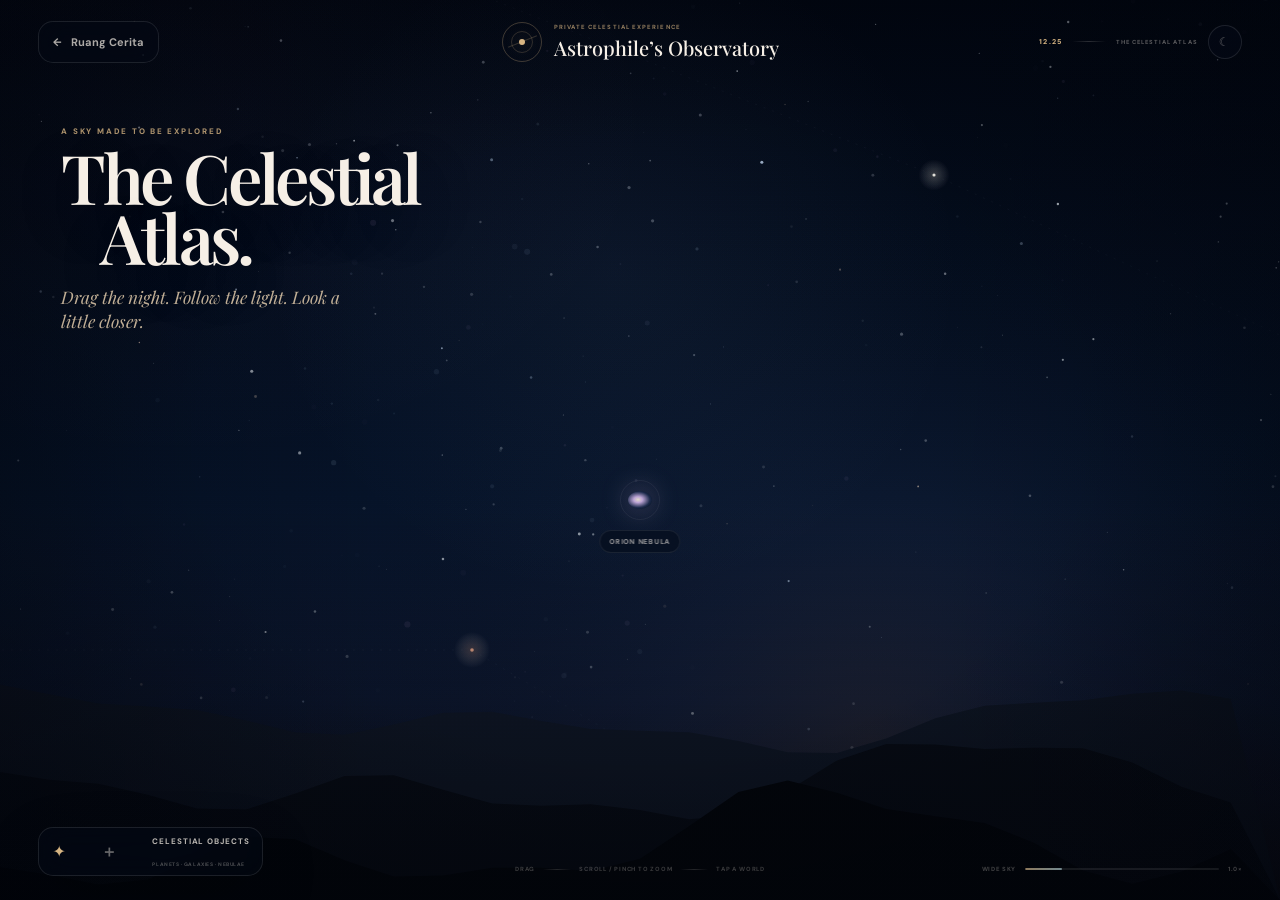
==== commit eacc9acd: "Add files via upload" ====
--- a/astrophile-observatory.html
+++ b/astrophile-observatory.html
@@ -2,341 +2,396 @@
 <html lang="id">
 <head>
   <meta charset="UTF-8">
-  <meta name="viewport" content="width=device-width, initial-scale=1, viewport-fit=cover">
+  <meta
+    name="viewport"
+    content="width=device-width, initial-scale=1, viewport-fit=cover"
+  >
   <meta name="theme-color" content="#020713">
-  <title>Astrophile’s Observatory — Ruang Cerita</title>
+
+  <title>Astrophile’s Observatory — The Celestial Atlas</title>
 
   <link rel="preconnect" href="https://fonts.googleapis.com">
   <link rel="preconnect" href="https://fonts.gstatic.com" crossorigin>
-  <link href="https://fonts.googleapis.com/css2?family=DM+Sans:wght@400;500;600;700;800&family=Playfair+Display:ital,wght@0,500;0,600;0,700;1,500&display=swap" rel="stylesheet">
+  <link
+    href="https://fonts.googleapis.com/css2?family=DM+Sans:wght@400;500;600;700;800&family=Playfair+Display:ital,wght@0,500;0,600;0,700;1,500&display=swap"
+    rel="stylesheet"
+  >
+
   <link rel="stylesheet" href="astrophile-observatory.css">
 </head>
 
 <body>
-  <main id="observatoryApp" class="observatory-app">
-    <canvas id="skyCanvas" class="observatory-sky" aria-hidden="true"></canvas>
-
-    <div class="observatory-depth-haze" aria-hidden="true"></div>
-    <div class="observatory-vignette" aria-hidden="true"></div>
-    <div class="observatory-grain" aria-hidden="true"></div>
+  <main id="atlasApp" class="atlas-app">
+    <canvas
+      id="atlasSkyCanvas"
+      class="atlas-sky-canvas"
+      aria-hidden="true"
+    ></canvas>
+
+    <div class="atlas-atmosphere" aria-hidden="true"></div>
+    <div class="atlas-vignette" aria-hidden="true"></div>
+    <div class="atlas-grain" aria-hidden="true"></div>
 
     <div
-      id="dragSurface"
-      class="observatory-drag-surface"
-      aria-label="Geser langit untuk mengarahkan teleskop"
+      id="atlasDragSurface"
+      class="atlas-drag-surface"
+      aria-label="Geser dan zoom langit"
     ></div>
 
-    <header class="observatory-topbar">
-      <a id="backButton" class="observatory-back" href="index.html#astrophile-observatory">
+    <header class="atlas-topbar">
+      <a
+        id="atlasBackButton"
+        class="atlas-back-button"
+        href="index.html#astrophile-observatory"
+      >
         <span aria-hidden="true">←</span>
         <span>Ruang Cerita</span>
       </a>
 
-      <div class="observatory-brand">
-        <span class="observatory-brand-orbit" aria-hidden="true">
-          <i></i><b></b>
+      <div class="atlas-brand">
+        <span class="atlas-brand-mark" aria-hidden="true">
+          <i></i>
+          <b></b>
         </span>
+
         <div>
-          <small>PRIVATE CELESTIAL OBSERVATORY</small>
+          <small>PRIVATE CELESTIAL EXPERIENCE</small>
           <strong>Astrophile’s Observatory</strong>
         </div>
       </div>
 
-      <div class="observatory-night-status">
-        <span id="observatoryClock">22:17</span>
+      <div class="atlas-night-status">
+        <span id="atlasClock">22:17</span>
         <i></i>
-        <small>CALM NIGHT MODE</small>
+        <small>THE CELESTIAL ATLAS</small>
         <b aria-hidden="true">☾</b>
       </div>
     </header>
 
-    <section class="observatory-editorial-title" aria-label="Astrophile's Observatory">
-      <p>A NIGHT MADE FOR HER</p>
-      <h1>Astrophile’s<br><span>Observatory.</span></h1>
-      <em>Somewhere above us, the universe is still whispering.</em>
-    </section>
-
-    <figure id="silhouetteStage" class="observatory-silhouette-stage" aria-label="Siluet wanita menggunakan teleskop">
-      <svg class="observatory-silhouette-svg" viewBox="0 0 900 650" role="img" aria-hidden="true">
-        <defs>
-          <linearGradient id="scopeMetal" x1="0" y1="0" x2="0" y2="1">
-            <stop offset="0%" stop-color="#4b5e6d"/>
-            <stop offset="18%" stop-color="#263540"/>
-            <stop offset="55%" stop-color="#111923"/>
-            <stop offset="100%" stop-color="#03070c"/>
-          </linearGradient>
-
-          <linearGradient id="scopeGlass" x1="0" y1="0" x2="1" y2="1">
-            <stop offset="0%" stop-color="#d2f4ff" stop-opacity=".82"/>
-            <stop offset="24%" stop-color="#5a94ad" stop-opacity=".64"/>
-            <stop offset="58%" stop-color="#173145" stop-opacity=".9"/>
-            <stop offset="100%" stop-color="#020711"/>
-          </linearGradient>
-
-          <linearGradient id="hairShade" x1="0" y1="0" x2="1" y2="1">
-            <stop offset="0%" stop-color="#111019"/>
-            <stop offset="48%" stop-color="#05060a"/>
-            <stop offset="100%" stop-color="#000"/>
-          </linearGradient>
-
-          <linearGradient id="coatShade" x1="0" y1="0" x2="0" y2="1">
-            <stop offset="0%" stop-color="#1a1b24"/>
-            <stop offset="55%" stop-color="#090b11"/>
-            <stop offset="100%" stop-color="#000"/>
-          </linearGradient>
-
-          <radialGradient id="lensGlow" cx="38%" cy="34%" r="66%">
-            <stop offset="0%" stop-color="#d5f5ff" stop-opacity=".9"/>
-            <stop offset="30%" stop-color="#72b1c9" stop-opacity=".56"/>
-            <stop offset="70%" stop-color="#17354d" stop-opacity=".78"/>
-            <stop offset="100%" stop-color="#01050d"/>
-          </radialGradient>
-
-          <filter id="softShadow" x="-40%" y="-40%" width="180%" height="180%">
-            <feGaussianBlur in="SourceAlpha" stdDeviation="16"/>
-            <feOffset dy="18"/>
-            <feColorMatrix values="0 0 0 0 0
-                                   0 0 0 0 0
-                                   0 0 0 0 0
-                                   0 0 0 .65 0"/>
-            <feMerge>
-              <feMergeNode/>
-              <feMergeNode in="SourceGraphic"/>
-            </feMerge>
-          </filter>
-
-          <filter id="smallGlow" x="-80%" y="-80%" width="260%" height="260%">
-            <feGaussianBlur stdDeviation="8" result="blur"/>
-            <feMerge>
-              <feMergeNode in="blur"/>
-              <feMergeNode in="SourceGraphic"/>
-            </feMerge>
-          </filter>
-        </defs>
-
-        <g class="silhouette-ground">
-          <path d="M25 610 C120 558 208 579 290 545 C389 502 464 545 566 520 C672 493 764 529 875 486 L900 650 L0 650 Z" fill="#010308"/>
-          <path d="M35 615 C118 588 178 596 260 572 C341 548 420 565 503 541 C611 510 739 555 881 514" fill="none" stroke="#151724" stroke-width="4" opacity=".42"/>
-          <path d="M168 584 l42 -34 36 11 34 46z" fill="#07090f"/>
-          <path d="M724 548 l55 -48 42 17 52 82z" fill="#05070c"/>
-        </g>
-
-        <g class="silhouette-person" filter="url(#softShadow)">
-          <ellipse cx="662" cy="610" rx="128" ry="24" fill="#000" opacity=".64"/>
-
-          <path class="silhouette-coat"
-            d="M615 382
-               C631 346 680 327 722 350
-               C757 370 779 410 782 456
-               C787 518 754 576 690 593
-               C633 608 585 572 579 520
-               C574 475 587 418 615 382 Z"
-            fill="url(#coatShade)"/>
-
-          <path d="M610 439 C575 466 563 508 574 554 C588 594 625 609 660 599 C626 572 612 522 624 476 Z" fill="#030409"/>
-          <path d="M725 432 C765 455 790 505 778 558 C765 593 738 610 702 604 C734 575 746 523 733 474 Z" fill="#020308"/>
-
-          <path class="silhouette-neck" d="M664 336 C661 354 657 366 646 382 L705 385 C693 365 690 351 692 334 Z" fill="#0a080d"/>
-
-          <ellipse cx="677" cy="303" rx="61" ry="67" fill="#08070c"/>
-          <path class="silhouette-hair"
-            d="M618 294
-               C618 236 653 205 696 209
-               C747 214 771 254 765 311
-               C760 368 749 406 767 468
-               C777 503 760 536 735 544
-               C744 498 710 458 700 419
-               C685 364 692 331 679 299
-               C667 335 663 374 643 414
-               C628 446 620 487 628 528
-               C592 504 586 469 600 429
-               C621 369 618 340 618 294 Z"
-            fill="url(#hairShade)"/>
-
-          <path class="silhouette-hair-highlight"
-            d="M683 228 C713 240 735 270 731 318 C728 361 713 399 728 449"
-            fill="none" stroke="#24212d" stroke-width="7" stroke-linecap="round" opacity=".42"/>
-
-          <path class="silhouette-back-arm"
-            d="M628 403 C603 393 583 380 568 359 C558 345 565 329 578 326
-               C590 324 597 334 607 345 C621 359 638 366 654 373 Z"
-            fill="#09080d"/>
-
-          <path class="silhouette-front-arm"
-            d="M680 386 C665 365 656 348 661 329 C665 314 681 306 694 313
-               C707 320 707 334 701 348 C697 361 701 374 713 391 Z"
-            fill="#09080d"/>
-
-          <ellipse cx="576" cy="327" rx="15" ry="13" fill="#0a090e"/>
-          <ellipse cx="670" cy="317" rx="13" ry="12" fill="#0a090e"/>
-
-          <path d="M603 575 C570 582 552 606 552 630 L666 630 C658 603 637 581 603 575 Z" fill="#020308"/>
-          <path d="M711 578 C747 586 769 606 775 630 L661 630 C668 603 684 585 711 578 Z" fill="#010207"/>
-        </g>
-
-        <g id="telescopeSvgGroup" class="silhouette-telescope" filter="url(#softShadow)">
-          <ellipse cx="420" cy="525" rx="190" ry="25" fill="#000" opacity=".52"/>
-
-          <g class="scope-optical-body">
-            <path d="M277 272 L530 326 L517 388 L262 334 Z" fill="url(#scopeMetal)"/>
-            <path d="M292 279 L516 327 L512 342 L287 295 Z" fill="#9eb3bd" opacity=".19"/>
-            <path d="M284 325 L516 375" stroke="#000" stroke-width="8" opacity=".42"/>
-
-            <ellipse cx="266" cy="303" rx="53" ry="55" transform="rotate(12 266 303)" fill="#0c141d" stroke="#526877" stroke-width="7"/>
-            <ellipse cx="264" cy="302" rx="39" ry="41" transform="rotate(12 264 302)" fill="url(#lensGlow)"/>
-            <ellipse cx="250" cy="287" rx="12" ry="15" fill="#d9f6ff" opacity=".33" filter="url(#smallGlow)"/>
-
-            <path d="M515 324 L558 333 L550 383 L512 375 Z" fill="#101821"/>
-            <path d="M548 338 L587 347 L581 377 L549 370 Z" fill="#03070d"/>
-            <ellipse cx="581" cy="362" rx="14" ry="16" transform="rotate(12 581 362)" fill="#111923"/>
-
-            <path d="M380 294 L392 261 L456 275 L451 302 Z" fill="#111a23"/>
-            <path d="M395 262 L404 246 L455 257 L456 276 Z" fill="#283946"/>
-            <ellipse cx="405" cy="254" rx="8" ry="9" fill="#0b1118"/>
-
-            <path d="M356 286 L369 289 L356 350 L343 347 Z" fill="#6a7880" opacity=".38"/>
-            <path d="M472 312 L488 315 L475 377 L460 374 Z" fill="#6a7880" opacity=".33"/>
-          </g>
-
-          <g class="scope-mount">
-            <ellipse cx="405" cy="390" rx="54" ry="20" fill="#1b252d"/>
-            <ellipse cx="405" cy="386" rx="44" ry="15" fill="#39454a"/>
-            <path d="M390 395 L425 397 L434 454 L379 454 Z" fill="url(#scopeMetal)"/>
-            <ellipse cx="406" cy="453" rx="41" ry="14" fill="#111820"/>
-            <ellipse cx="406" cy="452" rx="29" ry="8" fill="#38434a"/>
-          </g>
-
-          <g class="scope-tripod">
-            <path d="M389 452 L402 454 L348 624 L331 624 Z" fill="#171e24"/>
-            <path d="M408 452 L422 454 L478 624 L460 624 Z" fill="#151c22"/>
-            <path d="M400 454 L412 454 L407 624 L390 624 Z" fill="#242b30"/>
-            <path d="M331 622 L352 622 L356 632 L325 632 Z" fill="#05070a"/>
-            <path d="M458 622 L482 622 L488 632 L452 632 Z" fill="#05070a"/>
-            <path d="M389 622 L411 622 L416 632 L385 632 Z" fill="#05070a"/>
-          </g>
-        </g>
-
-        <g class="silhouette-ambient-particles" fill="#dcecf0">
-          <circle cx="138" cy="309" r="2.4" opacity=".55"/>
-          <circle cx="195" cy="261" r="1.6" opacity=".7"/>
-          <circle cx="318" cy="183" r="2.2" opacity=".48"/>
-          <circle cx="467" cy="162" r="1.7" opacity=".68"/>
-          <circle cx="539" cy="221" r="2.3" opacity=".5"/>
-          <circle cx="799" cy="198" r="1.5" opacity=".72"/>
-        </g>
-      </svg>
-    </figure>
-
-    <div id="aimReticle" class="observatory-aim-reticle" aria-hidden="true">
-      <span></span><i></i>
+    <section class="atlas-editorial-intro">
+      <p>A SKY MADE TO BE EXPLORED</p>
+      <h1>The Celestial<br><span>Atlas.</span></h1>
+      <em>Drag the night. Follow the light. Look a little closer.</em>
+    </section>
+
+    <div
+      id="atlasObjectLayer"
+      class="atlas-object-layer"
+      aria-label="Benda langit interaktif"
+    ></div>
+
+    <section
+      id="atlasSelectionCard"
+      class="atlas-selection-card"
+      hidden
+      aria-live="polite"
+    >
+      <button
+        id="atlasSelectionClose"
+        class="atlas-selection-close"
+        type="button"
+        aria-label="Tutup informasi target"
+      >
+        ×
+      </button>
+
+      <p id="atlasSelectionType">EARTH’S MOON</p>
+      <h2 id="atlasSelectionName">The Moon</h2>
+      <em id="atlasSelectionPoetry">
+        The nearest world, still beautifully far away.
+      </em>
+
+      <div class="atlas-selection-meta">
+        <span id="atlasSelectionDistance">384,400 km</span>
+        <i></i>
+        <span id="atlasSelectionKind">Natural satellite</span>
+      </div>
+
+      <button
+        id="atlasObserveButton"
+        class="atlas-observe-button"
+        type="button"
+      >
+        <span aria-hidden="true">◉</span>
+        <strong>OBSERVE THROUGH TELESCOPE</strong>
+        <small>ENTER THE EYEPIECE</small>
+      </button>
+    </section>
+
+    <button
+      id="atlasExplorerButton"
+      class="atlas-explorer-button"
+      type="button"
+      aria-expanded="false"
+    >
+      <span aria-hidden="true">✦</span>
+      <strong>CELESTIAL OBJECTS</strong>
+      <small>PLANETS · GALAXIES · NEBULAE</small>
+      <b aria-hidden="true">＋</b>
+    </button>
+
+    <section
+      id="atlasExplorerPanel"
+      class="atlas-explorer-panel"
+      hidden
+      aria-label="Daftar benda langit"
+    >
+      <div class="atlas-explorer-heading">
+        <div>
+          <small>PRIVATE SKY CATALOGUE</small>
+          <strong>Choose somewhere beautiful.</strong>
+        </div>
+
+        <button
+          id="atlasRandomButton"
+          type="button"
+          aria-label="Pilih benda langit secara acak"
+        >
+          Surprise me ✦
+        </button>
+      </div>
+
+      <div id="atlasExplorerList" class="atlas-explorer-list"></div>
+    </section>
+
+    <div class="atlas-navigation-hint" aria-hidden="true">
+      <span>DRAG</span>
+      <i></i>
+      <span>SCROLL / PINCH TO ZOOM</span>
+      <i></i>
+      <span>TAP A WORLD</span>
     </div>
 
-    <div id="skyTargets" class="observatory-sky-targets" aria-label="Benda langit di langit observatory"></div>
-
-    <button id="observeButton" class="observatory-observe-button" type="button" hidden>
-      <span aria-hidden="true">✦</span>
-      <strong>OBSERVE THE MOON</strong>
-      <small>ENTER THE EYEPIECE</small>
-    </button>
-
-    <section class="observatory-target-dock" aria-label="Celestial targets">
-      <button id="targetDockToggle" class="observatory-target-dock-toggle" type="button" aria-expanded="false">
-        <span aria-hidden="true">✦</span>
-        <strong id="selectedTargetLabel">The Moon</strong>
-        <small>CELESTIAL TARGETS</small>
-        <b aria-hidden="true">＋</b>
-      </button>
-
-      <div id="targetDockPanel" class="observatory-target-dock-panel" hidden>
-        <div id="targetChips" class="observatory-target-chips"></div>
-      </div>
-    </section>
-
-    <div class="observatory-drag-hint" aria-hidden="true">
-      <span>DRAG THE SKY</span>
-      <i></i>
-      <small>align a glowing world with the telescope</small>
+    <div id="atlasZoomMeter" class="atlas-zoom-meter" aria-hidden="true">
+      <span>WIDE SKY</span>
+      <i><b></b></i>
+      <small id="atlasZoomValue">1.0×</small>
     </div>
 
-    <section id="eyepieceOverlay" class="observatory-eyepiece-overlay" hidden aria-hidden="true">
-      <div class="eyepiece-blackout"></div>
-      <div class="eyepiece-ring ring-one"></div>
-      <div class="eyepiece-ring ring-two"></div>
-      <div class="eyepiece-ring ring-three"></div>
+    <section
+      id="atlasEyepieceOverlay"
+      class="atlas-eyepiece-overlay"
+      hidden
+      aria-hidden="true"
+    >
+      <div class="atlas-eyepiece-blackout"></div>
+      <div class="atlas-eyepiece-ring ring-one"></div>
+      <div class="atlas-eyepiece-ring ring-two"></div>
+      <div class="atlas-eyepiece-ring ring-three"></div>
+
       <p>ENTERING THE EYEPIECE</p>
     </section>
 
-    <section id="travelOverlay" class="observatory-travel-overlay" hidden aria-hidden="true">
-      <canvas id="travelCanvas" aria-hidden="true"></canvas>
-      <div class="observatory-travel-vignette"></div>
-      <div class="observatory-travel-copy">
+    <section
+      id="atlasTravelOverlay"
+      class="atlas-travel-overlay"
+      hidden
+      aria-hidden="true"
+    >
+      <canvas id="atlasTravelCanvas" aria-hidden="true"></canvas>
+      <div class="atlas-travel-vignette"></div>
+
+      <div class="atlas-travel-copy">
         <small>CROSSING THE DEEP-SPACE CORRIDOR</small>
-        <h2 id="travelTitle">Traveling to The Moon</h2>
-        <p>Passing through a three-dimensional corridor of light, dust, and distant stars.</p>
-      </div>
-    </section>
-
-    <section id="observationOverlay" class="observatory-observation" hidden aria-hidden="true">
-      <div class="observatory-observation-backdrop"></div>
-
-      <video
-        id="observationVideo"
-        class="observatory-observation-video"
-        muted
-        loop
-        playsinline
-        preload="metadata"
-      ></video>
-
-      <div id="observationFallback" class="observatory-observation-fallback" hidden>
-        <div class="observation-fallback-orb"></div>
-        <p>Visual NASA sedang dimuat. Pastikan koneksi internet aktif.</p>
-      </div>
-
-      <div class="observatory-observation-vignette"></div>
-
-      <header class="observatory-observation-topbar">
-        <div>
-          <small>NASA IMAGERY / MISSION-DATA VISUALIZATION</small>
-          <strong id="observationTitle">The Moon</strong>
-        </div>
-
-        <button id="closeObservationButton" type="button" aria-label="Tutup observasi">×</button>
+        <h2 id="atlasTravelTitle">Traveling to The Moon</h2>
+        <p>
+          The sky folds into a three-dimensional corridor of light,
+          dust, and distant stars.
+        </p>
+      </div>
+    </section>
+
+    <section
+      id="telescopeOverlay"
+      class="telescope-overlay"
+      hidden
+      aria-hidden="true"
+    >
+      <div class="telescope-space-backdrop"></div>
+
+      <canvas
+        id="telescopeStarCanvas"
+        class="telescope-star-canvas"
+        aria-hidden="true"
+      ></canvas>
+
+      <div
+        id="telescopeViewport"
+        class="telescope-viewport"
+        aria-label="Geser dan zoom tampilan teleskop"
+      >
+        <div id="telescopeWorld" class="telescope-world">
+          <video
+            id="telescopeVideo"
+            class="telescope-media telescope-video"
+            muted
+            loop
+            playsinline
+            preload="metadata"
+          ></video>
+
+          <div
+            id="telescopeMediaFallback"
+            class="telescope-media-fallback"
+            hidden
+          >
+            <div class="telescope-fallback-orb"></div>
+            <strong>Visual antariksa sedang dimuat.</strong>
+            <small>Pastikan koneksi internet aktif.</small>
+          </div>
+        </div>
+      </div>
+
+      <div class="telescope-lens-shade" aria-hidden="true"></div>
+      <div class="telescope-reticle" aria-hidden="true">
+        <span></span>
+        <i></i>
+      </div>
+
+      <header class="telescope-topbar">
+        <div class="telescope-title">
+          <small>LIVE NASA IMAGERY / MISSION DATA</small>
+          <strong id="telescopeHeaderTitle">The Moon</strong>
+        </div>
+
+        <div class="telescope-topbar-actions">
+          <span class="telescope-live-pill">
+            <i></i>
+            LIVE MOTION
+          </span>
+
+          <button
+            id="telescopeExitButton"
+            class="telescope-exit-button"
+            type="button"
+            aria-label="Keluar dari telescope mode"
+          >
+            ×
+          </button>
+        </div>
       </header>
 
-      <div class="observatory-observation-hud" aria-hidden="true">
-        <span>TELESCOPE FEED</span>
-        <i></i>
-        <small id="observationHudTarget">THE MOON</small>
-      </div>
-
-      <article class="observatory-observation-info">
-        <p id="observationType">EARTH’S MOON</p>
-        <h2 id="observationName">The Moon</h2>
-        <em id="observationPoetry">The nearest world, still beautifully far away.</em>
-
-        <div class="observatory-observation-facts">
-          <div><span>DISTANCE</span><strong id="observationDistance">384,400 km</strong></div>
-          <div><span>LIGHT TRAVEL</span><strong id="observationLight">1.3 seconds</strong></div>
-        </div>
-
-        <p id="observationDescription"></p>
-
-        <div class="observatory-observation-actions">
-          <button id="previousTargetButton" type="button">← Previous</button>
-          <button id="nextTargetButton" type="button">Next World →</button>
-        </div>
-
-        <a id="observationSourceLink" href="#" target="_blank" rel="noopener noreferrer">
+      <aside
+        id="telescopeInfoPanel"
+        class="telescope-info-panel"
+        hidden
+      >
+        <button
+          id="telescopeInfoClose"
+          class="telescope-info-close"
+          type="button"
+          aria-label="Tutup informasi"
+        >
+          ×
+        </button>
+
+        <p id="telescopeObjectType">EARTH’S MOON</p>
+        <h2 id="telescopeObjectName">The Moon</h2>
+        <em id="telescopeObjectPoetry">
+          The nearest world, still beautifully far away.
+        </em>
+
+        <div class="telescope-facts">
+          <div>
+            <span>DISTANCE</span>
+            <strong id="telescopeObjectDistance">384,400 km</strong>
+          </div>
+
+          <div>
+            <span>LIGHT TRAVEL</span>
+            <strong id="telescopeObjectLight">1.3 seconds</strong>
+          </div>
+
+          <div>
+            <span>VISUAL SOURCE</span>
+            <strong id="telescopeObjectMission">NASA Clementine</strong>
+          </div>
+        </div>
+
+        <p id="telescopeObjectDescription"></p>
+
+        <a
+          id="telescopeSourceLink"
+          href="#"
+          target="_blank"
+          rel="noopener noreferrer"
+        >
           View official NASA source ↗
         </a>
-      </article>
-    </section>
-
-    <div class="observatory-rotate-note" aria-hidden="true">
+      </aside>
+
+      <div
+        id="telescopeControls"
+        class="telescope-controls"
+      >
+        <button
+          id="telescopeZoomOut"
+          type="button"
+          aria-label="Zoom out"
+        >
+          −
+        </button>
+
+        <div class="telescope-zoom-readout">
+          <small>ZOOM</small>
+          <strong id="telescopeZoomReadout">1.00×</strong>
+        </div>
+
+        <button
+          id="telescopeZoomIn"
+          type="button"
+          aria-label="Zoom in"
+        >
+          ＋
+        </button>
+
+        <button
+          id="telescopeRecenter"
+          class="telescope-control-wide"
+          type="button"
+        >
+          ◎ RE-CENTER
+        </button>
+
+        <button
+          id="telescopeInfoButton"
+          class="telescope-control-wide"
+          type="button"
+        >
+          ✦ OBJECT INFO
+        </button>
+
+        <button
+          id="telescopePreviousObject"
+          type="button"
+          aria-label="Benda langit sebelumnya"
+        >
+          ←
+        </button>
+
+        <button
+          id="telescopeNextObject"
+          type="button"
+          aria-label="Benda langit berikutnya"
+        >
+          →
+        </button>
+      </div>
+
+      <div class="telescope-help" aria-hidden="true">
+        <span>DRAG TO LOOK AROUND</span>
+        <i></i>
+        <small>SCROLL OR PINCH TO ZOOM</small>
+      </div>
+    </section>
+
+    <div class="atlas-rotate-note" aria-hidden="true">
       <span>↻</span>
       <strong>Putar HP ke mode landscape</strong>
-      <small>Observatory dibuat khusus untuk pengalaman horizontal yang luas dan tenang.</small>
+      <small>
+        The Celestial Atlas dirancang untuk pengalaman horizontal
+        yang luas, tenang, dan imersif.
+      </small>
     </div>
   </main>
 
--- a/astrophile-observatory.css
+++ b/astrophile-observatory.css
@@ -1,28 +1,26 @@
 /* =========================================================
-   ASTROPHILE'S OBSERVATORY V6 — LIVING SILHOUETTE
-   Clean initial scene:
-   wide animated sky + seated woman silhouette + real telescope.
+   ASTROPHILE'S OBSERVATORY V7 — THE CELESTIAL ATLAS
+   Ruang Cerita visual language:
+   midnight navy · ivory · muted gold · celestial blue.
 ========================================================= */
 
 :root {
-  --ivory: #f6efe6;
-  --ivory-soft: rgba(246, 239, 230, 0.72);
-  --ivory-muted: rgba(246, 239, 230, 0.42);
-  --gold: #d7b583;
-  --gold-soft: rgba(215, 181, 131, 0.34);
-  --cyan: #bfe6ee;
-  --night: #020713;
-  --night-soft: #071426;
-  --glass: rgba(5, 12, 27, 0.54);
-  --glass-strong: rgba(5, 12, 27, 0.82);
-  --border: rgba(255, 255, 255, 0.11);
-  --pan-x: 0px;
-  --pan-y: 0px;
-  --sky-pan-x: 0px;
-  --sky-pan-y: 0px;
-  --scope-tilt: -8deg;
-  --silhouette-pan-x: 0px;
-  --silhouette-pan-y: 0px;
+  --atlas-ivory: #f6efe6;
+  --atlas-ivory-soft: rgba(246, 239, 230, 0.72);
+  --atlas-ivory-muted: rgba(246, 239, 230, 0.42);
+  --atlas-gold: #d7b583;
+  --atlas-gold-soft: rgba(215, 181, 131, 0.3);
+  --atlas-blue: #bfe5ed;
+  --atlas-blue-soft: rgba(191, 229, 237, 0.28);
+  --atlas-night: #020713;
+  --atlas-night-soft: #071426;
+  --atlas-glass: rgba(5, 12, 27, 0.54);
+  --atlas-glass-strong: rgba(5, 12, 27, 0.84);
+  --atlas-border: rgba(255, 255, 255, 0.1);
+  --atlas-shadow: 0 26px 80px rgba(0, 0, 0, 0.38);
+  --telescope-world-x: 0px;
+  --telescope-world-y: 0px;
+  --telescope-world-scale: 1;
 }
 
 * {
@@ -39,7 +37,7 @@
 
 body {
   overflow: hidden;
-  color: var(--ivory);
+  color: var(--atlas-ivory);
   font-family: "DM Sans", system-ui, sans-serif;
 }
 
@@ -52,7 +50,7 @@
   color: inherit;
 }
 
-.observatory-app {
+.atlas-app {
   position: relative;
   isolation: isolate;
   width: 100vw;
@@ -61,80 +59,80 @@
   min-height: 560px;
   overflow: hidden;
   background:
-    radial-gradient(circle at 52% 31%, rgba(53, 88, 146, 0.2), transparent 33%),
-    linear-gradient(180deg, #020713 0%, #061124 55%, #080a13 100%);
-}
-
-.observatory-sky {
-  position: absolute;
-  inset: -8%;
+    radial-gradient(circle at 52% 28%, rgba(49, 84, 145, 0.2), transparent 34%),
+    linear-gradient(180deg, #020713 0%, #061225 55%, #080a13 100%);
+}
+
+.atlas-sky-canvas {
+  position: absolute;
+  inset: 0;
   z-index: 1;
-  width: 116%;
-  height: 116%;
-  transform: translate3d(var(--sky-pan-x), var(--sky-pan-y), 0);
-  will-change: transform;
-}
-
-.observatory-depth-haze,
-.observatory-vignette,
-.observatory-grain,
-.observatory-drag-surface {
+  width: 100%;
+  height: 100%;
+}
+
+.atlas-atmosphere,
+.atlas-vignette,
+.atlas-grain,
+.atlas-drag-surface {
   position: absolute;
   inset: 0;
 }
 
-.observatory-depth-haze {
+.atlas-atmosphere {
   z-index: 2;
   pointer-events: none;
   background:
-    radial-gradient(ellipse at 50% 30%, rgba(124, 164, 215, 0.07), transparent 34%),
-    radial-gradient(ellipse at 18% 14%, rgba(168, 136, 205, 0.035), transparent 29%);
-}
-
-.observatory-vignette {
-  z-index: 10;
+    radial-gradient(ellipse at 48% 30%, rgba(121, 160, 216, 0.065), transparent 37%),
+    radial-gradient(ellipse at 14% 14%, rgba(175, 139, 207, 0.035), transparent 31%);
+}
+
+.atlas-vignette {
+  z-index: 8;
   pointer-events: none;
   background:
-    linear-gradient(90deg, rgba(1, 4, 11, 0.38), transparent 34%, transparent 72%, rgba(1, 4, 11, 0.23)),
-    linear-gradient(180deg, rgba(1, 3, 10, 0.08), transparent 56%, rgba(1, 3, 9, 0.52)),
-    radial-gradient(ellipse at center, transparent 48%, rgba(1, 3, 9, 0.48) 100%);
-}
-
-.observatory-grain {
-  z-index: 11;
+    linear-gradient(90deg, rgba(1, 4, 11, 0.28), transparent 30%, transparent 73%, rgba(1, 4, 11, 0.22)),
+    linear-gradient(180deg, rgba(1, 3, 10, 0.05), transparent 56%, rgba(1, 3, 9, 0.5)),
+    radial-gradient(ellipse at center, transparent 48%, rgba(1, 3, 9, 0.44) 100%);
+}
+
+.atlas-grain {
+  z-index: 9;
   pointer-events: none;
-  opacity: 0.075;
+  opacity: 0.065;
   mix-blend-mode: soft-light;
   background-image:
-    linear-gradient(rgba(255, 255, 255, 0.15) 1px, transparent 1px),
-    linear-gradient(90deg, rgba(255, 255, 255, 0.15) 1px, transparent 1px);
+    linear-gradient(rgba(255, 255, 255, 0.14) 1px, transparent 1px),
+    linear-gradient(90deg, rgba(255, 255, 255, 0.14) 1px, transparent 1px);
   background-size: 4px 4px;
 }
 
-.observatory-drag-surface {
-  z-index: 13;
+.atlas-drag-surface {
+  z-index: 11;
   cursor: grab;
   touch-action: none;
 }
 
-.observatory-app.is-dragging .observatory-drag-surface {
+.atlas-app.is-dragging .atlas-drag-surface {
   cursor: grabbing;
 }
 
-.observatory-topbar,
-.observatory-editorial-title,
-.observatory-aim-reticle,
-.observatory-sky-targets,
-.observatory-observe-button,
-.observatory-target-dock,
-.observatory-drag-hint {
-  position: absolute;
-  z-index: 30;
-}
-
-.observatory-topbar {
+.atlas-topbar,
+.atlas-editorial-intro,
+.atlas-object-layer,
+.atlas-selection-card,
+.atlas-explorer-button,
+.atlas-explorer-panel,
+.atlas-navigation-hint,
+.atlas-zoom-meter {
+  position: absolute;
+  z-index: 20;
+}
+
+.atlas-topbar {
   left: 0;
   top: 0;
+  z-index: 40;
   width: 100%;
   min-height: 76px;
   padding: max(17px, env(safe-area-inset-top)) clamp(20px, 3vw, 46px) 10px;
@@ -145,19 +143,19 @@
   pointer-events: none;
 }
 
-.observatory-back,
-.observatory-night-status {
+.atlas-back-button,
+.atlas-night-status {
   pointer-events: auto;
 }
 
-.observatory-back {
+.atlas-back-button {
   justify-self: start;
   min-height: 42px;
   padding: 0 14px;
   display: inline-flex;
   align-items: center;
   gap: 9px;
-  border: 1px solid var(--border);
+  border: 1px solid var(--atlas-border);
   border-radius: 15px;
   color: rgba(246, 239, 230, 0.7);
   background: rgba(4, 10, 23, 0.3);
@@ -168,13 +166,13 @@
   font-weight: 700;
 }
 
-.observatory-brand {
+.atlas-brand {
   display: flex;
   align-items: center;
   gap: 12px;
 }
 
-.observatory-brand-orbit {
+.atlas-brand-mark {
   position: relative;
   width: 40px;
   height: 40px;
@@ -183,26 +181,26 @@
   border-radius: 50%;
 }
 
-.observatory-brand-orbit i {
+.atlas-brand-mark i {
   position: absolute;
   inset: 8px;
   border: 1px solid rgba(215, 181, 131, 0.2);
   border-radius: 50%;
 }
 
-.observatory-brand-orbit b {
+.atlas-brand-mark b {
   position: absolute;
   left: 50%;
   top: 50%;
   width: 6px;
   height: 6px;
   border-radius: 50%;
-  background: var(--gold);
+  background: var(--atlas-gold);
   box-shadow: 0 0 16px rgba(215, 181, 131, 0.44);
   transform: translate(-50%, -50%);
 }
 
-.observatory-brand-orbit::after {
+.atlas-brand-mark::after {
   content: "";
   position: absolute;
   left: 4px;
@@ -213,26 +211,26 @@
   transform: rotate(-22deg);
 }
 
-.observatory-brand small,
-.observatory-brand strong {
+.atlas-brand small,
+.atlas-brand strong {
   display: block;
 }
 
-.observatory-brand small {
+.atlas-brand small {
   color: rgba(215, 181, 131, 0.66);
   font-size: 6px;
   font-weight: 800;
   letter-spacing: 0.18em;
 }
 
-.observatory-brand strong {
+.atlas-brand strong {
   margin-top: 3px;
   font-family: "Playfair Display", Georgia, serif;
   font-size: 20px;
   font-weight: 500;
 }
 
-.observatory-night-status {
+.atlas-night-status {
   justify-self: end;
   display: flex;
   align-items: center;
@@ -243,553 +241,752 @@
   letter-spacing: 0.15em;
 }
 
-.observatory-night-status span {
-  color: var(--gold);
-}
-
-.observatory-night-status i {
+.atlas-night-status span {
+  color: var(--atlas-gold);
+}
+
+.atlas-night-status i {
   width: 34px;
   height: 1px;
-  background: linear-gradient(90deg, transparent, rgba(246, 239, 230, 0.17), transparent);
-}
-
-.observatory-night-status b {
+  background: linear-gradient(
+    90deg,
+    transparent,
+    rgba(246, 239, 230, 0.17),
+    transparent
+  );
+}
+
+.atlas-night-status b {
   width: 34px;
   height: 34px;
   display: grid;
   place-items: center;
-  border: 1px solid var(--border);
+  border: 1px solid var(--atlas-border);
   border-radius: 50%;
   background: rgba(6, 13, 29, 0.37);
   font-size: 12px;
 }
 
-.observatory-editorial-title {
-  left: clamp(36px, 5vw, 82px);
-  top: clamp(113px, 15vh, 156px);
-  width: min(510px, 38vw);
+.atlas-editorial-intro {
+  left: clamp(30px, 4.8vw, 76px);
+  top: clamp(105px, 14vh, 145px);
+  width: min(460px, 35vw);
   pointer-events: none;
-}
-
-.observatory-editorial-title p {
+  transition: opacity 0.45s ease, transform 0.45s ease;
+}
+
+.atlas-app.has-selection .atlas-editorial-intro {
+  opacity: 0.27;
+  transform: translateY(-5px);
+}
+
+.atlas-editorial-intro p {
   margin: 0;
-  color: rgba(215, 181, 131, 0.82);
+  color: rgba(215, 181, 131, 0.8);
   font-size: 8px;
   font-weight: 800;
   letter-spacing: 0.22em;
 }
 
-.observatory-editorial-title h1 {
-  margin: 12px 0 0;
-  color: var(--ivory);
+.atlas-editorial-intro h1 {
+  margin: 11px 0 0;
+  color: var(--atlas-ivory);
   font-family: "Playfair Display", Georgia, serif;
-  font-size: clamp(54px, 5.5vw, 88px);
+  font-size: clamp(54px, 5.35vw, 84px);
   font-weight: 600;
   line-height: 0.88;
   letter-spacing: -0.055em;
   text-shadow: 0 18px 55px rgba(0, 0, 0, 0.33);
 }
 
-.observatory-editorial-title h1 span {
-  margin-left: clamp(20px, 3.4vw, 54px);
-}
-
-.observatory-editorial-title em {
+.atlas-editorial-intro h1 span {
+  margin-left: clamp(18px, 3vw, 46px);
+}
+
+.atlas-editorial-intro em {
   display: block;
-  max-width: 29ch;
-  margin-top: 18px;
-  color: rgba(224, 201, 170, 0.88);
+  max-width: 31ch;
+  margin-top: 17px;
+  color: rgba(224, 201, 170, 0.86);
   font-family: "Playfair Display", Georgia, serif;
-  font-size: clamp(16px, 1.45vw, 22px);
-  line-height: 1.4;
-}
-
-.observatory-silhouette-stage {
-  position: absolute;
-  right: -1.4vw;
-  bottom: -1.5vh;
-  z-index: 9;
-  width: min(72vw, 1110px);
-  height: auto;
-  margin: 0;
-  transform: translate3d(var(--silhouette-pan-x), var(--silhouette-pan-y), 0);
-  transform-origin: 62% 72%;
-  will-change: transform;
+  font-size: clamp(15px, 1.35vw, 21px);
+  line-height: 1.42;
+}
+
+.atlas-object-layer {
+  inset: 0;
+  z-index: 14;
   pointer-events: none;
 }
 
-.observatory-silhouette-svg {
-  display: block;
-  width: 100%;
-  height: auto;
-  overflow: visible;
-}
-
-.silhouette-person {
-  transform-origin: 680px 580px;
-  animation: silhouetteBreath 6.5s ease-in-out infinite;
-}
-
-.silhouette-hair {
-  transform-origin: 690px 240px;
-  animation: silhouetteHair 8s ease-in-out infinite;
-}
-
-.silhouette-front-arm {
-  transform-origin: 679px 334px;
-  animation: silhouetteHand 7.4s ease-in-out infinite;
-}
-
-.silhouette-telescope {
-  transform-box: fill-box;
-  transform-origin: 70% 56%;
-  transform: rotate(var(--scope-tilt));
-  transition: transform 0.16s ease;
-}
-
-.silhouette-ambient-particles circle {
-  animation: silhouetteParticle 5s ease-in-out infinite;
-}
-
-.silhouette-ambient-particles circle:nth-child(2n) {
-  animation-delay: 1.2s;
-}
-
-.silhouette-ambient-particles circle:nth-child(3n) {
-  animation-delay: 2.4s;
-}
-
-@keyframes silhouetteBreath {
-  0%, 100% { transform: translateY(0); }
-  50% { transform: translateY(-4px); }
-}
-
-@keyframes silhouetteHair {
-  0%, 100% { transform: skewX(0deg) translateX(0); }
-  50% { transform: skewX(-1.5deg) translateX(-3px); }
-}
-
-@keyframes silhouetteHand {
-  0%, 100% { transform: rotate(0deg); }
-  50% { transform: rotate(-1.6deg); }
-}
-
-@keyframes silhouetteParticle {
-  0%, 100% { opacity: 0.25; transform: translateY(0); }
-  50% { opacity: 0.75; transform: translateY(-7px); }
-}
-
-.observatory-aim-reticle {
-  left: 54.8%;
-  top: 44.2%;
-  width: 51px;
-  height: 51px;
-  border: 1px solid rgba(191, 230, 238, 0.27);
-  border-radius: 50%;
-  transform: translate(-50%, -50%);
-  pointer-events: none;
-}
-
-.observatory-aim-reticle::before,
-.observatory-aim-reticle::after {
-  content: "";
-  position: absolute;
-  left: 50%;
-  top: 50%;
-  background: rgba(191, 230, 238, 0.2);
-  transform: translate(-50%, -50%);
-}
-
-.observatory-aim-reticle::before {
-  width: 78px;
-  height: 1px;
-}
-
-.observatory-aim-reticle::after {
-  width: 1px;
-  height: 78px;
-}
-
-.observatory-aim-reticle span {
-  position: absolute;
-  inset: 10px;
-  border: 1px solid rgba(191, 230, 238, 0.13);
-  border-radius: 50%;
-}
-
-.observatory-aim-reticle i {
-  position: absolute;
-  left: 50%;
-  top: 50%;
-  width: 6px;
-  height: 6px;
-  border-radius: 50%;
-  background: var(--cyan);
-  box-shadow: 0 0 17px rgba(191, 230, 238, 0.62);
-  transform: translate(-50%, -50%);
-}
-
-.observatory-sky-targets {
-  inset: 0;
-  z-index: 22;
-  pointer-events: none;
-  transform: translate3d(var(--pan-x), var(--pan-y), 0);
-  will-change: transform;
-}
-
-.observatory-sky-marker {
-  position: absolute;
-  width: 42px;
-  height: 42px;
+.atlas-object-marker {
+  position: absolute;
+  width: 54px;
+  height: 54px;
   padding: 0;
   display: grid;
   place-items: center;
   border: 0;
   background: transparent;
+  opacity: 0;
   pointer-events: auto;
   cursor: pointer;
-}
-
-.observatory-sky-marker::before {
-  content: "";
-  width: 7px;
-  height: 7px;
+  transform: translate(-50%, -50%) scale(var(--marker-scale, 1));
+  transition:
+    opacity 0.2s ease,
+    filter 0.2s ease;
+}
+
+.atlas-object-marker.is-visible {
+  opacity: 1;
+}
+
+.atlas-object-marker.is-selected {
+  z-index: 5;
+}
+
+.atlas-object-core {
+  position: relative;
+  width: var(--object-size, 9px);
+  height: var(--object-size, 9px);
   border-radius: 50%;
-  background: var(--marker-color, #f4e5d0);
+  background: var(--object-color, #f3e5d2);
   box-shadow:
-    0 0 0 8px rgba(255, 255, 255, 0.025),
-    0 0 20px var(--marker-glow, rgba(244, 229, 208, 0.42));
-}
-
-.observatory-sky-marker::after {
-  content: "";
-  position: absolute;
-  inset: 8px;
-  border: 1px solid rgba(255, 255, 255, 0.045);
+    0 0 0 9px rgba(255, 255, 255, 0.022),
+    0 0 22px var(--object-glow, rgba(243, 229, 210, 0.48));
+}
+
+.atlas-object-marker[data-shape="galaxy"] .atlas-object-core {
+  width: calc(var(--object-size, 9px) * 2.4);
+  height: calc(var(--object-size, 9px) * 0.78);
+  border: 1px solid var(--object-color, #d9d3ef);
+  background:
+    radial-gradient(
+      ellipse at center,
+      rgba(255, 246, 222, 0.95),
+      var(--object-color, #d9d3ef) 22%,
+      rgba(105, 91, 166, 0.28) 62%,
+      transparent 74%
+    );
+  transform: rotate(-19deg);
+  box-shadow:
+    0 0 22px var(--object-glow, rgba(217, 211, 239, 0.42));
+}
+
+.atlas-object-marker[data-shape="nebula"] .atlas-object-core {
+  width: calc(var(--object-size, 9px) * 2.2);
+  height: calc(var(--object-size, 9px) * 1.65);
+  background:
+    radial-gradient(
+      ellipse at 42% 48%,
+      rgba(255, 246, 224, 0.88),
+      var(--object-color, #b9a0d2) 22%,
+      rgba(95, 111, 178, 0.22) 60%,
+      transparent 75%
+    );
+  filter: blur(0.35px);
+  box-shadow:
+    0 0 28px var(--object-glow, rgba(185, 160, 210, 0.42));
+}
+
+.atlas-object-orbit {
+  position: absolute;
+  inset: 7px;
+  border: 1px solid rgba(255, 255, 255, 0.06);
   border-radius: 50%;
-  animation: markerPulse 4s ease-in-out infinite;
-}
-
-.observatory-sky-marker span {
+  animation: atlasOrbitPulse 4.5s ease-in-out infinite;
+}
+
+.atlas-object-marker.is-selected .atlas-object-orbit {
+  inset: 0;
+  border-color: rgba(191, 229, 237, 0.38);
+  box-shadow: 0 0 25px rgba(191, 229, 237, 0.18);
+}
+
+.atlas-object-label {
   position: absolute;
   left: 50%;
-  top: calc(100% + 2px);
+  top: calc(100% + 3px);
   min-width: max-content;
-  padding: 5px 8px;
+  padding: 6px 9px;
   border: 1px solid rgba(255, 255, 255, 0.08);
   border-radius: 999px;
-  color: rgba(246, 239, 230, 0.6);
-  background: rgba(3, 9, 21, 0.44);
+  color: rgba(246, 239, 230, 0.62);
+  background: rgba(3, 9, 21, 0.48);
   opacity: 0;
   transform: translate(-50%, -4px);
   transition: opacity 0.2s ease, transform 0.2s ease;
   font-size: 7px;
   font-weight: 800;
-  letter-spacing: 0.1em;
-  backdrop-filter: blur(8px);
-  -webkit-backdrop-filter: blur(8px);
-}
-
-.observatory-sky-marker:hover span,
-.observatory-sky-marker.is-active span {
+  letter-spacing: 0.11em;
+  white-space: nowrap;
+  backdrop-filter: blur(9px);
+  -webkit-backdrop-filter: blur(9px);
+}
+
+.atlas-object-marker:hover .atlas-object-label,
+.atlas-object-marker.is-selected .atlas-object-label,
+.atlas-object-marker.is-near-center .atlas-object-label {
   opacity: 1;
   transform: translate(-50%, 0);
 }
 
-.observatory-sky-marker.is-active::before {
-  width: 10px;
-  height: 10px;
-  box-shadow:
-    0 0 0 11px rgba(191, 230, 238, 0.05),
-    0 0 30px rgba(191, 230, 238, 0.7);
-}
-
-@keyframes markerPulse {
-  0%, 100% { transform: scale(0.88); opacity: 0.3; }
-  50% { transform: scale(1.16); opacity: 0.75; }
-}
-
-.observatory-observe-button {
-  left: 54.8%;
-  top: calc(44.2% + 55px);
-  min-height: 49px;
-  padding: 0 18px;
+@keyframes atlasOrbitPulse {
+  0%,
+  100% {
+    opacity: 0.25;
+    transform: scale(0.88);
+  }
+
+  50% {
+    opacity: 0.72;
+    transform: scale(1.12);
+  }
+}
+
+.atlas-selection-card {
+  right: clamp(22px, 3.4vw, 52px);
+  top: 50%;
+  z-index: 45;
+  width: min(370px, 29vw);
+  padding: 22px;
+  border: 1px solid var(--atlas-border);
+  border-radius: 25px;
+  background:
+    linear-gradient(
+      180deg,
+      rgba(8, 17, 36, 0.65),
+      rgba(4, 10, 23, 0.78)
+    );
+  box-shadow: var(--atlas-shadow);
+  backdrop-filter: blur(18px);
+  -webkit-backdrop-filter: blur(18px);
+  transform: translateY(-50%);
+  animation: atlasCardIn 0.38s ease both;
+}
+
+.atlas-selection-card[hidden],
+.atlas-explorer-panel[hidden],
+.atlas-eyepiece-overlay[hidden],
+.atlas-travel-overlay[hidden],
+.telescope-overlay[hidden],
+.telescope-info-panel[hidden],
+.telescope-media-fallback[hidden] {
+  display: none !important;
+}
+
+@keyframes atlasCardIn {
+  from {
+    opacity: 0;
+    transform: translateY(calc(-50% + 12px));
+  }
+
+  to {
+    opacity: 1;
+    transform: translateY(-50%);
+  }
+}
+
+.atlas-selection-close,
+.telescope-info-close {
+  position: absolute;
+  right: 13px;
+  top: 13px;
+  width: 31px;
+  height: 31px;
   display: grid;
-  grid-template-columns: auto auto;
+  place-items: center;
+  border: 1px solid rgba(255, 255, 255, 0.09);
+  border-radius: 50%;
+  color: rgba(246, 239, 230, 0.52);
+  background: rgba(255, 255, 255, 0.025);
+  cursor: pointer;
+}
+
+.atlas-selection-card > p {
+  margin: 0;
+  padding-right: 38px;
+  color: rgba(191, 229, 237, 0.66);
+  font-size: 7px;
+  font-weight: 800;
+  letter-spacing: 0.18em;
+}
+
+.atlas-selection-card h2 {
+  margin: 8px 0 0;
+  font-family: "Playfair Display", Georgia, serif;
+  font-size: clamp(39px, 3.6vw, 58px);
+  font-weight: 600;
+  line-height: 0.94;
+  letter-spacing: -0.045em;
+}
+
+.atlas-selection-card em {
+  display: block;
+  margin-top: 11px;
+  color: rgba(224, 201, 170, 0.88);
+  font-family: "Playfair Display", Georgia, serif;
+  font-size: 16px;
+  line-height: 1.45;
+}
+
+.atlas-selection-meta {
+  margin-top: 17px;
+  display: grid;
+  grid-template-columns: auto 1fr auto;
+  align-items: center;
+  gap: 9px;
+  color: rgba(246, 239, 230, 0.43);
+  font-size: 7px;
+  font-weight: 800;
+  letter-spacing: 0.08em;
+}
+
+.atlas-selection-meta i {
+  height: 1px;
+  background: linear-gradient(
+    90deg,
+    transparent,
+    rgba(246, 239, 230, 0.14),
+    transparent
+  );
+}
+
+.atlas-observe-button {
+  width: 100%;
+  min-height: 53px;
+  margin-top: 20px;
+  padding: 0 15px;
+  display: grid;
+  grid-template-columns: auto 1fr;
   grid-template-rows: auto auto;
   align-items: center;
-  column-gap: 10px;
-  border: 1px solid rgba(255, 239, 217, 0.35);
+  column-gap: 11px;
+  border: 1px solid rgba(255, 239, 217, 0.34);
   border-radius: 15px;
   color: #261d14;
-  background: linear-gradient(180deg, #efd8bb, #c99f6b);
+  background:
+    linear-gradient(180deg, #efd8bb, #c99f6b);
   box-shadow:
-    0 18px 45px rgba(205, 165, 111, 0.22),
-    inset 0 1px 0 rgba(255, 255, 255, 0.48);
+    0 18px 45px rgba(205, 165, 111, 0.2),
+    inset 0 1px 0 rgba(255, 255, 255, 0.46);
   cursor: pointer;
-  transform: translateX(-50%);
-  transition: transform 0.23s ease, filter 0.23s ease, opacity 0.23s ease;
-}
-
-.observatory-observe-button[hidden] {
-  display: none !important;
-}
-
-.observatory-observe-button:hover {
-  transform: translateX(-50%) translateY(-2px);
+  transition: transform 0.23s ease, filter 0.23s ease;
+}
+
+.atlas-observe-button:hover {
+  transform: translateY(-2px);
   filter: brightness(1.04);
 }
 
-.observatory-observe-button > span {
+.atlas-observe-button > span {
   grid-row: 1 / 3;
-  font-size: 14px;
-}
-
-.observatory-observe-button strong {
-  font-size: 9px;
+  font-size: 16px;
+}
+
+.atlas-observe-button strong {
+  text-align: left;
+  font-size: 8px;
+  font-weight: 800;
+  letter-spacing: 0.1em;
+}
+
+.atlas-observe-button small {
+  color: rgba(38, 29, 20, 0.56);
+  text-align: left;
+  font-size: 6px;
   font-weight: 800;
   letter-spacing: 0.11em;
 }
 
-.observatory-observe-button small {
-  color: rgba(38, 29, 20, 0.58);
-  font-size: 6px;
-  font-weight: 800;
-  letter-spacing: 0.12em;
-}
-
-.observatory-target-dock {
-  left: 50%;
-  bottom: max(23px, env(safe-area-inset-bottom));
-  transform: translateX(-50%);
-  pointer-events: auto;
-}
-
-.observatory-target-dock-toggle {
-  min-width: 235px;
-  min-height: 51px;
-  padding: 0 14px;
+.atlas-explorer-button {
+  left: clamp(22px, 3vw, 48px);
+  bottom: max(24px, env(safe-area-inset-bottom));
+  z-index: 45;
+  min-width: 225px;
+  min-height: 49px;
+  padding: 0 13px;
   display: grid;
   grid-template-columns: auto 1fr auto;
   grid-template-rows: auto auto;
   align-items: center;
   column-gap: 10px;
-  border: 1px solid var(--border);
-  border-radius: 16px;
-  color: rgba(246, 239, 230, 0.78);
-  background: rgba(5, 12, 27, 0.48);
-  box-shadow: 0 20px 55px rgba(0, 0, 0, 0.24);
+  border: 1px solid var(--atlas-border);
+  border-radius: 15px;
+  color: rgba(246, 239, 230, 0.74);
+  background: rgba(4, 10, 23, 0.46);
+  box-shadow: 0 20px 55px rgba(0, 0, 0, 0.23);
   backdrop-filter: blur(15px);
   -webkit-backdrop-filter: blur(15px);
   cursor: pointer;
 }
 
-.observatory-target-dock-toggle > span {
+.atlas-explorer-button > span {
   grid-row: 1 / 3;
-  color: var(--gold);
-}
-
-.observatory-target-dock-toggle strong {
+  color: var(--atlas-gold);
+}
+
+.atlas-explorer-button strong {
   text-align: left;
+  font-size: 8px;
+  font-weight: 800;
+  letter-spacing: 0.11em;
+}
+
+.atlas-explorer-button small {
+  color: rgba(246, 239, 230, 0.3);
+  text-align: left;
+  font-size: 5px;
+  font-weight: 800;
+  letter-spacing: 0.11em;
+}
+
+.atlas-explorer-button b {
+  grid-row: 1 / 3;
+  color: rgba(246, 239, 230, 0.42);
+}
+
+.atlas-explorer-panel {
+  left: clamp(22px, 3vw, 48px);
+  bottom: calc(max(24px, env(safe-area-inset-bottom)) + 61px);
+  z-index: 50;
+  width: min(680px, 72vw);
+  padding: 15px;
+  border: 1px solid var(--atlas-border);
+  border-radius: 21px;
+  background: rgba(4, 10, 23, 0.86);
+  box-shadow: var(--atlas-shadow);
+  backdrop-filter: blur(19px);
+  -webkit-backdrop-filter: blur(19px);
+  animation: atlasExplorerIn 0.3s ease both;
+}
+
+@keyframes atlasExplorerIn {
+  from {
+    opacity: 0;
+    transform: translateY(8px);
+  }
+
+  to {
+    opacity: 1;
+    transform: translateY(0);
+  }
+}
+
+.atlas-explorer-heading {
+  display: flex;
+  align-items: center;
+  justify-content: space-between;
+  gap: 14px;
+}
+
+.atlas-explorer-heading small,
+.atlas-explorer-heading strong {
+  display: block;
+}
+
+.atlas-explorer-heading small {
+  color: rgba(191, 229, 237, 0.57);
+  font-size: 6px;
+  font-weight: 800;
+  letter-spacing: 0.15em;
+}
+
+.atlas-explorer-heading strong {
+  margin-top: 3px;
   font-family: "Playfair Display", Georgia, serif;
-  font-size: 14px;
+  font-size: 18px;
   font-weight: 500;
 }
 
-.observatory-target-dock-toggle small {
-  color: rgba(246, 239, 230, 0.34);
-  text-align: left;
-  font-size: 6px;
-  font-weight: 800;
-  letter-spacing: 0.13em;
-}
-
-.observatory-target-dock-toggle b {
-  grid-row: 1 / 3;
-  color: rgba(246, 239, 230, 0.45);
-  font-size: 14px;
-}
-
-.observatory-target-dock-panel {
-  position: absolute;
-  left: 50%;
-  bottom: calc(100% + 10px);
-  width: min(720px, 86vw);
-  padding: 10px;
-  border: 1px solid var(--border);
-  border-radius: 18px;
-  background: rgba(4, 10, 23, 0.82);
-  box-shadow: 0 28px 80px rgba(0, 0, 0, 0.36);
-  backdrop-filter: blur(18px);
-  -webkit-backdrop-filter: blur(18px);
-  transform: translateX(-50%);
-}
-
-.observatory-target-dock-panel[hidden],
-.observatory-eyepiece-overlay[hidden],
-.observatory-travel-overlay[hidden],
-.observatory-observation[hidden],
-.observatory-observation-fallback[hidden] {
-  display: none !important;
-}
-
-.observatory-target-chips {
-  display: flex;
-  gap: 8px;
-  overflow-x: auto;
-  scrollbar-width: none;
-}
-
-.observatory-target-chips::-webkit-scrollbar {
-  display: none;
-}
-
-.observatory-target-chip {
-  flex: 0 0 auto;
-  min-height: 39px;
-  padding: 0 12px;
-  display: inline-flex;
-  align-items: center;
-  gap: 8px;
+.atlas-explorer-heading button {
+  min-height: 34px;
+  padding: 0 11px;
   border: 1px solid rgba(255, 255, 255, 0.09);
-  border-radius: 12px;
-  color: rgba(246, 239, 230, 0.64);
+  border-radius: 11px;
+  color: rgba(215, 181, 131, 0.76);
   background: rgba(255, 255, 255, 0.025);
   cursor: pointer;
   font-size: 7px;
   font-weight: 800;
-  letter-spacing: 0.09em;
-}
-
-.observatory-target-chip span {
-  color: var(--gold);
+}
+
+.atlas-explorer-list {
+  margin-top: 13px;
+  display: grid;
+  grid-template-columns: repeat(2, minmax(0, 1fr));
+  gap: 8px;
+  max-height: min(55vh, 410px);
+  overflow-y: auto;
+  padding-right: 3px;
+}
+
+.atlas-explorer-list::-webkit-scrollbar {
+  width: 6px;
+}
+
+.atlas-explorer-list::-webkit-scrollbar-thumb {
+  border-radius: 999px;
+  background: rgba(255, 255, 255, 0.08);
+}
+
+.atlas-explorer-item {
+  min-height: 52px;
+  padding: 0 11px;
+  display: grid;
+  grid-template-columns: 32px 1fr auto;
+  align-items: center;
+  gap: 9px;
+  border: 1px solid rgba(255, 255, 255, 0.07);
+  border-radius: 14px;
+  color: rgba(246, 239, 230, 0.68);
+  background: rgba(255, 255, 255, 0.022);
+  cursor: pointer;
+  text-align: left;
+  transition: border-color 0.2s ease, background 0.2s ease;
+}
+
+.atlas-explorer-item:hover,
+.atlas-explorer-item.is-active {
+  border-color: rgba(215, 181, 131, 0.28);
+  color: var(--atlas-ivory);
+  background: rgba(18, 27, 50, 0.72);
+}
+
+.atlas-explorer-item > span {
+  width: 32px;
+  height: 32px;
+  display: grid;
+  place-items: center;
+  border: 1px solid rgba(255, 255, 255, 0.07);
+  border-radius: 50%;
+  color: var(--atlas-gold);
   font-family: "Playfair Display", Georgia, serif;
-  font-size: 13px;
-}
-
-.observatory-target-chip:hover,
-.observatory-target-chip.is-active {
-  border-color: rgba(215, 181, 131, 0.31);
-  color: var(--ivory);
-  background: rgba(18, 27, 50, 0.72);
-}
-
-.observatory-drag-hint {
-  left: clamp(20px, 3vw, 48px);
-  bottom: max(18px, env(safe-area-inset-bottom));
-  width: min(300px, 27vw);
+  font-size: 14px;
+}
+
+.atlas-explorer-item strong,
+.atlas-explorer-item small {
+  display: block;
+}
+
+.atlas-explorer-item strong {
+  font-family: "Playfair Display", Georgia, serif;
+  font-size: 15px;
+  font-weight: 500;
+}
+
+.atlas-explorer-item small {
+  margin-top: 2px;
+  color: rgba(246, 239, 230, 0.29);
+  font-size: 6px;
+  font-weight: 800;
+  letter-spacing: 0.08em;
+}
+
+.atlas-explorer-item b {
+  color: rgba(191, 229, 237, 0.35);
+  font-size: 10px;
+}
+
+.atlas-navigation-hint {
+  left: 50%;
+  bottom: max(27px, env(safe-area-inset-bottom));
+  z-index: 18;
+  display: grid;
+  grid-template-columns: auto 28px auto 28px auto;
+  align-items: center;
+  gap: 8px;
+  color: rgba(246, 239, 230, 0.23);
+  transform: translateX(-50%);
+  pointer-events: none;
+  transition: opacity 0.5s ease;
+}
+
+.atlas-app.has-selection .atlas-navigation-hint {
+  opacity: 0.22;
+}
+
+.atlas-navigation-hint span {
+  font-size: 6px;
+  font-weight: 800;
+  letter-spacing: 0.13em;
+  white-space: nowrap;
+}
+
+.atlas-navigation-hint i {
+  height: 1px;
+  background: linear-gradient(
+    90deg,
+    transparent,
+    rgba(246, 239, 230, 0.14),
+    transparent
+  );
+}
+
+.atlas-zoom-meter {
+  right: clamp(22px, 3vw, 48px);
+  bottom: max(27px, env(safe-area-inset-bottom));
+  z-index: 18;
+  width: min(260px, 22vw);
   display: grid;
   grid-template-columns: auto 1fr auto;
   align-items: center;
-  gap: 8px;
-  color: rgba(246, 239, 230, 0.25);
+  gap: 9px;
+  color: rgba(246, 239, 230, 0.26);
   pointer-events: none;
 }
 
-.observatory-drag-hint span,
-.observatory-drag-hint small {
+.atlas-zoom-meter span,
+.atlas-zoom-meter small {
   font-size: 6px;
   font-weight: 800;
-  letter-spacing: 0.12em;
+  letter-spacing: 0.11em;
   white-space: nowrap;
 }
 
-.observatory-drag-hint i {
-  height: 1px;
-  background: linear-gradient(90deg, transparent, rgba(246, 239, 230, 0.14), transparent);
-}
-
-/* Eyepiece transition */
-.observatory-eyepiece-overlay,
-.observatory-travel-overlay,
-.observatory-observation {
+.atlas-zoom-meter i {
+  position: relative;
+  height: 2px;
+  overflow: hidden;
+  border-radius: 999px;
+  background: rgba(255, 255, 255, 0.08);
+}
+
+.atlas-zoom-meter i b {
+  position: absolute;
+  inset: 0 auto 0 0;
+  width: 22%;
+  border-radius: inherit;
+  background: linear-gradient(
+    90deg,
+    rgba(215, 181, 131, 0.62),
+    rgba(191, 229, 237, 0.55)
+  );
+}
+
+/* =========================================================
+   EYEPIECE TRANSITION
+========================================================= */
+
+.atlas-eyepiece-overlay,
+.atlas-travel-overlay,
+.telescope-overlay {
   position: fixed;
   inset: 0;
   z-index: 100;
 }
 
-.observatory-eyepiece-overlay {
+.atlas-eyepiece-overlay {
   overflow: hidden;
   background: rgba(0, 0, 0, 0.05);
 }
 
-.eyepiece-blackout {
+.atlas-eyepiece-blackout {
   position: absolute;
   inset: 0;
   background:
-    radial-gradient(circle at 54.8% 44.2%, transparent 0 3%, rgba(0, 0, 0, 0.2) 11%, rgba(0, 0, 0, 0.94) 43%, #000 70%);
-  animation: eyepieceBlackout 0.78s cubic-bezier(0.5, 0, 0.25, 1) forwards;
-}
-
-.eyepiece-ring {
-  position: absolute;
-  left: 54.8%;
-  top: 44.2%;
+    radial-gradient(
+      circle at 50% 50%,
+      transparent 0 3%,
+      rgba(0, 0, 0, 0.19) 11%,
+      rgba(0, 0, 0, 0.95) 43%,
+      #000 70%
+    );
+  animation: atlasEyepieceBlackout 0.8s cubic-bezier(0.5, 0, 0.25, 1) forwards;
+}
+
+.atlas-eyepiece-ring {
+  position: absolute;
+  left: 50%;
+  top: 50%;
   aspect-ratio: 1;
-  border: 2px solid rgba(191, 230, 238, 0.18);
+  border: 2px solid rgba(191, 229, 237, 0.18);
   border-radius: 50%;
   transform: translate(-50%, -50%) scale(0.1);
-  animation: eyepieceRing 0.78s cubic-bezier(0.45, 0, 0.2, 1) forwards;
-}
-
-.eyepiece-ring.ring-one {
+  animation: atlasEyepieceRing 0.8s cubic-bezier(0.45, 0, 0.2, 1) forwards;
+}
+
+.atlas-eyepiece-ring.ring-one {
   width: 220px;
 }
 
-.eyepiece-ring.ring-two {
+.atlas-eyepiece-ring.ring-two {
   width: 390px;
   animation-delay: 0.04s;
 }
 
-.eyepiece-ring.ring-three {
+.atlas-eyepiece-ring.ring-three {
   width: 590px;
   animation-delay: 0.08s;
 }
 
-.observatory-eyepiece-overlay p {
+.atlas-eyepiece-overlay p {
   position: absolute;
   left: 50%;
   bottom: 8%;
   margin: 0;
-  color: rgba(246, 239, 230, 0.62);
+  color: rgba(246, 239, 230, 0.61);
   font-size: 8px;
   font-weight: 800;
   letter-spacing: 0.2em;
   transform: translateX(-50%);
 }
 
-@keyframes eyepieceBlackout {
-  from { opacity: 0; transform: scale(0.98); }
-  to { opacity: 1; transform: scale(1.24); }
-}
-
-@keyframes eyepieceRing {
-  to { opacity: 0; transform: translate(-50%, -50%) scale(4.5); }
-}
-
-/* 3D deep-space tunnel */
-.observatory-travel-overlay {
+@keyframes atlasEyepieceBlackout {
+  from {
+    opacity: 0;
+    transform: scale(0.98);
+  }
+
+  to {
+    opacity: 1;
+    transform: scale(1.24);
+  }
+}
+
+@keyframes atlasEyepieceRing {
+  to {
+    opacity: 0;
+    transform: translate(-50%, -50%) scale(4.6);
+  }
+}
+
+/* =========================================================
+   THREE-DIMENSIONAL CORRIDOR
+========================================================= */
+
+.atlas-travel-overlay {
   overflow: hidden;
   background: #000207;
 }
 
-.observatory-travel-overlay canvas {
+.atlas-travel-overlay canvas {
   position: absolute;
   inset: 0;
   width: 100%;
   height: 100%;
 }
 
-.observatory-travel-vignette {
+.atlas-travel-vignette {
   position: absolute;
   inset: 0;
   background:
-    radial-gradient(circle at center, transparent 0 29%, rgba(0, 0, 0, 0.08) 55%, rgba(0, 0, 0, 0.85) 100%),
-    linear-gradient(180deg, rgba(7, 16, 34, 0.08), rgba(0, 0, 0, 0.26));
+    radial-gradient(
+      circle at center,
+      transparent 0 29%,
+      rgba(0, 0, 0, 0.08) 55%,
+      rgba(0, 0, 0, 0.85) 100%
+    ),
+    linear-gradient(
+      180deg,
+      rgba(7, 16, 34, 0.08),
+      rgba(0, 0, 0, 0.26)
+    );
   pointer-events: none;
 }
 
-.observatory-travel-copy {
+.atlas-travel-copy {
   position: absolute;
   left: 50%;
   bottom: 7%;
@@ -800,14 +997,14 @@
   text-shadow: 0 8px 30px rgba(0, 0, 0, 0.85);
 }
 
-.observatory-travel-copy small {
+.atlas-travel-copy small {
   color: rgba(168, 213, 231, 0.74);
   font-size: 8px;
   font-weight: 800;
   letter-spacing: 0.18em;
 }
 
-.observatory-travel-copy h2 {
+.atlas-travel-copy h2 {
   margin: 8px 0 0;
   font-family: "Playfair Display", Georgia, serif;
   font-size: clamp(40px, 5vw, 74px);
@@ -815,563 +1012,929 @@
   letter-spacing: -0.045em;
 }
 
-.observatory-travel-copy p {
+.atlas-travel-copy p {
   margin: 9px auto 0;
   color: rgba(246, 239, 230, 0.53);
   font-size: 10px;
 }
 
-/* NASA observation */
-.observatory-observation {
+/* =========================================================
+   TELESCOPE MODE — PAN / ZOOM REMAINS ACTIVE
+========================================================= */
+
+.telescope-overlay {
   overflow: hidden;
   background: #000;
-}
-
-.observatory-observation-backdrop,
-.observatory-observation-video,
-.observatory-observation-fallback,
-.observatory-observation-vignette {
+  cursor: grab;
+  touch-action: none;
+}
+
+.telescope-overlay.is-dragging {
+  cursor: grabbing;
+}
+
+.telescope-space-backdrop,
+.telescope-star-canvas,
+.telescope-viewport,
+.telescope-lens-shade {
   position: absolute;
   inset: 0;
 }
 
-.observatory-observation-backdrop {
+.telescope-space-backdrop {
   background:
-    radial-gradient(circle at 50% 45%, rgba(23, 50, 90, 0.34), transparent 46%),
-    #000;
-}
-
-.observatory-observation-video {
+    radial-gradient(circle at 50% 43%, rgba(33, 62, 109, 0.28), transparent 43%),
+    #000207;
+}
+
+.telescope-star-canvas {
   width: 100%;
   height: 100%;
-  object-fit: cover;
-  background: #000;
-  filter: saturate(1.03) contrast(1.03);
-}
-
-.observatory-observation-fallback {
+  pointer-events: none;
+}
+
+.telescope-viewport {
+  overflow: hidden;
+}
+
+.telescope-world {
+  position: absolute;
+  left: 50%;
+  top: 50%;
+  width: min(1280px, 100vw);
+  height: min(720px, 100vh);
+  transform:
+    translate(
+      calc(-50% + var(--telescope-world-x)),
+      calc(-50% + var(--telescope-world-y))
+    )
+    scale(var(--telescope-world-scale));
+  transform-origin: center;
+  will-change: transform;
+}
+
+.telescope-media {
+  position: absolute;
+  inset: 0;
+  width: 100%;
+  height: 100%;
+  display: block;
+  object-fit: contain;
+  background: transparent;
+  filter: saturate(1.04) contrast(1.04);
+}
+
+.telescope-media-fallback {
+  position: absolute;
+  inset: 0;
   display: grid;
   place-items: center;
   align-content: center;
-  gap: 18px;
-  background: radial-gradient(circle at center, #0d1b34, #01040a 70%);
-  color: rgba(246, 239, 230, 0.65);
+  gap: 15px;
+  color: rgba(246, 239, 230, 0.64);
+  background:
+    radial-gradient(circle at center, #0d1b34, #01040a 72%);
   text-align: center;
 }
 
-.observation-fallback-orb {
-  width: min(33vw, 320px);
+.telescope-media-fallback strong,
+.telescope-media-fallback small {
+  display: block;
+}
+
+.telescope-media-fallback small {
+  color: rgba(246, 239, 230, 0.38);
+}
+
+.telescope-fallback-orb {
+  width: min(30vw, 290px);
   aspect-ratio: 1;
   border-radius: 50%;
   background:
-    radial-gradient(circle at 35% 30%, #e6d0ad, #9a725b 56%, #332633 82%);
+    radial-gradient(
+      circle at 35% 30%,
+      #e6d0ad,
+      #9a725b 56%,
+      #332633 82%
+    );
   box-shadow: 0 0 100px rgba(192, 167, 132, 0.2);
-  animation: fallbackOrb 10s linear infinite;
-}
-
-@keyframes fallbackOrb {
-  to { transform: rotate(360deg); }
-}
-
-.observatory-observation-vignette {
+  animation: telescopeFallbackOrb 10s linear infinite;
+}
+
+@keyframes telescopeFallbackOrb {
+  to {
+    transform: rotate(360deg);
+  }
+}
+
+.telescope-lens-shade {
+  z-index: 4;
   pointer-events: none;
   background:
-    linear-gradient(90deg, rgba(0, 0, 0, 0.7), transparent 45%, transparent 71%, rgba(0, 0, 0, 0.22)),
-    linear-gradient(180deg, rgba(0, 0, 0, 0.35), transparent 45%, rgba(0, 0, 0, 0.5)),
-    radial-gradient(ellipse at center, transparent 48%, rgba(0, 0, 0, 0.55) 100%);
-}
-
-.observatory-observation-topbar {
+    linear-gradient(
+      90deg,
+      rgba(0, 0, 0, 0.38),
+      transparent 18%,
+      transparent 82%,
+      rgba(0, 0, 0, 0.38)
+    ),
+    linear-gradient(
+      180deg,
+      rgba(0, 0, 0, 0.31),
+      transparent 23%,
+      transparent 78%,
+      rgba(0, 0, 0, 0.42)
+    ),
+    radial-gradient(
+      ellipse at center,
+      transparent 46%,
+      rgba(0, 0, 0, 0.62) 100%
+    );
+}
+
+.telescope-lens-shade::before,
+.telescope-lens-shade::after {
+  content: "";
+  position: absolute;
+  left: 50%;
+  top: 50%;
+  border-radius: 50%;
+  transform: translate(-50%, -50%);
+}
+
+.telescope-lens-shade::before {
+  width: min(92vw, 1180px);
+  aspect-ratio: 1;
+  border: clamp(14px, 2.3vw, 34px) solid rgba(13, 20, 29, 0.8);
+  box-shadow:
+    inset 0 0 0 1px rgba(255, 255, 255, 0.06),
+    inset 0 0 85px rgba(0, 0, 0, 0.7),
+    0 0 90px rgba(0, 0, 0, 0.62);
+}
+
+.telescope-lens-shade::after {
+  width: min(78vw, 980px);
+  aspect-ratio: 1;
+  border: 1px solid rgba(191, 229, 237, 0.09);
+}
+
+.telescope-reticle {
+  position: absolute;
+  left: 50%;
+  top: 50%;
+  z-index: 5;
+  width: 210px;
+  height: 210px;
+  border: 1px solid rgba(191, 229, 237, 0.1);
+  border-radius: 50%;
+  transform: translate(-50%, -50%);
+  pointer-events: none;
+}
+
+.telescope-reticle::before,
+.telescope-reticle::after {
+  content: "";
+  position: absolute;
+  left: 50%;
+  top: 50%;
+  background: rgba(191, 229, 237, 0.11);
+  transform: translate(-50%, -50%);
+}
+
+.telescope-reticle::before {
+  width: 320px;
+  height: 1px;
+}
+
+.telescope-reticle::after {
+  width: 1px;
+  height: 320px;
+}
+
+.telescope-reticle span {
+  position: absolute;
+  inset: 44px;
+  border: 1px solid rgba(191, 229, 237, 0.11);
+  border-radius: 50%;
+}
+
+.telescope-reticle i {
+  position: absolute;
+  left: 50%;
+  top: 50%;
+  width: 6px;
+  height: 6px;
+  border: 1px solid rgba(215, 181, 131, 0.65);
+  border-radius: 50%;
+  transform: translate(-50%, -50%);
+}
+
+.telescope-topbar {
   position: absolute;
   left: 0;
   top: 0;
-  z-index: 4;
+  z-index: 12;
   width: 100%;
-  padding: max(19px, env(safe-area-inset-top)) clamp(20px, 3vw, 42px);
+  padding: max(18px, env(safe-area-inset-top)) clamp(18px, 3vw, 42px);
   display: flex;
   align-items: center;
   justify-content: space-between;
-}
-
-.observatory-observation-topbar small,
-.observatory-observation-topbar strong {
+  pointer-events: none;
+  transition: opacity 0.35s ease, transform 0.35s ease;
+}
+
+.telescope-title,
+.telescope-topbar-actions {
+  pointer-events: auto;
+}
+
+.telescope-title small,
+.telescope-title strong {
   display: block;
 }
 
-.observatory-observation-topbar small {
-  color: rgba(173, 218, 230, 0.72);
+.telescope-title small {
+  color: rgba(191, 229, 237, 0.66);
   font-size: 7px;
   font-weight: 800;
   letter-spacing: 0.17em;
 }
 
-.observatory-observation-topbar strong {
+.telescope-title strong {
   margin-top: 4px;
   font-family: "Playfair Display", Georgia, serif;
-  font-size: 23px;
+  font-size: 24px;
   font-weight: 500;
 }
 
-.observatory-observation-topbar button {
-  width: 42px;
-  height: 42px;
+.telescope-topbar-actions {
+  display: flex;
+  align-items: center;
+  gap: 10px;
+}
+
+.telescope-live-pill {
+  min-height: 34px;
+  padding: 0 12px;
+  display: inline-flex;
+  align-items: center;
+  gap: 8px;
+  border: 1px solid rgba(255, 255, 255, 0.1);
+  border-radius: 999px;
+  color: rgba(246, 239, 230, 0.62);
+  background: rgba(3, 8, 18, 0.46);
+  font-size: 7px;
+  font-weight: 800;
+  letter-spacing: 0.11em;
+  backdrop-filter: blur(12px);
+  -webkit-backdrop-filter: blur(12px);
+}
+
+.telescope-live-pill i {
+  width: 7px;
+  height: 7px;
+  border-radius: 50%;
+  background: #ff7080;
+  box-shadow: 0 0 0 0 rgba(255, 112, 128, 0.56);
+  animation: telescopeLivePulse 1.8s ease infinite;
+}
+
+@keyframes telescopeLivePulse {
+  0% {
+    box-shadow: 0 0 0 0 rgba(255, 112, 128, 0.56);
+  }
+
+  70% {
+    box-shadow: 0 0 0 9px rgba(255, 112, 128, 0);
+  }
+
+  100% {
+    box-shadow: 0 0 0 0 rgba(255, 112, 128, 0);
+  }
+}
+
+.telescope-exit-button {
+  width: 41px;
+  height: 41px;
   display: grid;
   place-items: center;
-  border: 1px solid rgba(255, 255, 255, 0.14);
+  border: 1px solid rgba(255, 255, 255, 0.13);
   border-radius: 50%;
-  color: var(--ivory);
-  background: rgba(3, 8, 18, 0.48);
+  color: var(--atlas-ivory);
+  background: rgba(3, 8, 18, 0.5);
   cursor: pointer;
-  font-size: 20px;
-  backdrop-filter: blur(13px);
-  -webkit-backdrop-filter: blur(13px);
-}
-
-.observatory-observation-hud {
+  font-size: 19px;
+  backdrop-filter: blur(12px);
+  -webkit-backdrop-filter: blur(12px);
+}
+
+.telescope-info-panel {
+  position: absolute;
+  left: clamp(18px, 4vw, 62px);
+  bottom: clamp(75px, 10vh, 108px);
+  z-index: 13;
+  width: min(450px, 37vw);
+  padding: 21px;
+  border: 1px solid rgba(255, 255, 255, 0.1);
+  border-radius: 23px;
+  background: rgba(2, 7, 17, 0.65);
+  box-shadow: var(--atlas-shadow);
+  backdrop-filter: blur(18px);
+  -webkit-backdrop-filter: blur(18px);
+  animation: telescopeInfoIn 0.32s ease both;
+}
+
+@keyframes telescopeInfoIn {
+  from {
+    opacity: 0;
+    transform: translateY(10px);
+  }
+
+  to {
+    opacity: 1;
+    transform: translateY(0);
+  }
+}
+
+.telescope-info-panel > p:first-of-type {
+  margin: 0;
+  padding-right: 35px;
+  color: rgba(191, 229, 237, 0.68);
+  font-size: 7px;
+  font-weight: 800;
+  letter-spacing: 0.17em;
+}
+
+.telescope-info-panel h2 {
+  margin: 7px 0 0;
+  font-family: "Playfair Display", Georgia, serif;
+  font-size: clamp(42px, 4vw, 64px);
+  line-height: 0.95;
+  letter-spacing: -0.045em;
+}
+
+.telescope-info-panel em {
+  display: block;
+  margin-top: 10px;
+  color: rgba(224, 201, 170, 0.89);
+  font-family: "Playfair Display", Georgia, serif;
+  font-size: 15px;
+  line-height: 1.45;
+}
+
+.telescope-facts {
+  margin-top: 16px;
+  display: grid;
+  grid-template-columns: repeat(3, minmax(0, 1fr));
+  gap: 7px;
+}
+
+.telescope-facts div {
+  min-width: 0;
+  padding: 10px;
+  border: 1px solid rgba(255, 255, 255, 0.065);
+  border-radius: 11px;
+  background: rgba(255, 255, 255, 0.023);
+}
+
+.telescope-facts span,
+.telescope-facts strong {
+  display: block;
+}
+
+.telescope-facts span {
+  color: rgba(246, 239, 230, 0.28);
+  font-size: 5px;
+  font-weight: 800;
+  letter-spacing: 0.09em;
+}
+
+.telescope-facts strong {
+  margin-top: 5px;
+  overflow: hidden;
+  color: rgba(246, 239, 230, 0.79);
+  font-size: 8px;
+  text-overflow: ellipsis;
+  white-space: nowrap;
+}
+
+.telescope-info-panel > p:not(:first-of-type) {
+  margin: 14px 0 0;
+  color: rgba(246, 239, 230, 0.59);
+  font-size: 10px;
+  line-height: 1.68;
+}
+
+#telescopeSourceLink {
+  margin-top: 12px;
+  display: inline-block;
+  color: rgba(191, 229, 237, 0.66);
+  text-decoration: none;
+  font-size: 7px;
+  font-weight: 800;
+}
+
+.telescope-controls {
   position: absolute;
   left: 50%;
-  top: max(23px, env(safe-area-inset-top));
-  z-index: 4;
-  width: min(420px, 34vw);
+  bottom: max(24px, env(safe-area-inset-bottom));
+  z-index: 14;
+  min-height: 50px;
+  padding: 7px;
+  display: flex;
+  align-items: center;
+  gap: 7px;
+  border: 1px solid rgba(255, 255, 255, 0.1);
+  border-radius: 17px;
+  background: rgba(3, 8, 18, 0.56);
+  box-shadow: 0 20px 55px rgba(0, 0, 0, 0.3);
+  backdrop-filter: blur(16px);
+  -webkit-backdrop-filter: blur(16px);
+  transform: translateX(-50%);
+  transition: opacity 0.35s ease, transform 0.35s ease;
+}
+
+.telescope-controls button {
+  min-width: 36px;
+  height: 36px;
+  padding: 0 9px;
+  border: 1px solid rgba(255, 255, 255, 0.08);
+  border-radius: 11px;
+  color: rgba(246, 239, 230, 0.7);
+  background: rgba(255, 255, 255, 0.025);
+  cursor: pointer;
+  font-size: 11px;
+  font-weight: 800;
+}
+
+.telescope-controls .telescope-control-wide {
+  min-width: 105px;
+  font-size: 7px;
+  letter-spacing: 0.07em;
+}
+
+.telescope-zoom-readout {
+  min-width: 62px;
+  text-align: center;
+}
+
+.telescope-zoom-readout small,
+.telescope-zoom-readout strong {
+  display: block;
+}
+
+.telescope-zoom-readout small {
+  color: rgba(246, 239, 230, 0.29);
+  font-size: 5px;
+  font-weight: 800;
+  letter-spacing: 0.11em;
+}
+
+.telescope-zoom-readout strong {
+  margin-top: 2px;
+  color: rgba(246, 239, 230, 0.82);
+  font-size: 10px;
+}
+
+.telescope-help {
+  position: absolute;
+  right: clamp(18px, 3vw, 42px);
+  bottom: max(34px, env(safe-area-inset-bottom));
+  z-index: 12;
+  width: min(300px, 25vw);
   display: grid;
   grid-template-columns: auto 1fr auto;
   align-items: center;
-  gap: 10px;
-  color: rgba(246, 239, 230, 0.43);
-  transform: translateX(-50%);
-}
-
-.observatory-observation-hud span,
-.observatory-observation-hud small {
-  font-size: 6px;
-  font-weight: 800;
-  letter-spacing: 0.13em;
+  gap: 8px;
+  color: rgba(246, 239, 230, 0.23);
+  pointer-events: none;
+  transition: opacity 0.35s ease;
+}
+
+.telescope-help span,
+.telescope-help small {
+  font-size: 5px;
+  font-weight: 800;
+  letter-spacing: 0.11em;
   white-space: nowrap;
 }
 
-.observatory-observation-hud small {
-  color: rgba(215, 181, 131, 0.72);
-}
-
-.observatory-observation-hud i {
+.telescope-help i {
   height: 1px;
-  background: linear-gradient(90deg, transparent, rgba(246, 239, 230, 0.14), transparent);
-}
-
-.observatory-observation-info {
-  position: absolute;
-  left: clamp(24px, 5vw, 76px);
-  bottom: clamp(27px, 7vh, 72px);
-  z-index: 4;
-  width: min(475px, 38vw);
-  padding: 21px;
-  border: 1px solid rgba(255, 255, 255, 0.11);
-  border-radius: 23px;
-  background: rgba(2, 7, 17, 0.56);
-  box-shadow: 0 30px 80px rgba(0, 0, 0, 0.35);
-  backdrop-filter: blur(18px);
-  -webkit-backdrop-filter: blur(18px);
-}
-
-.observatory-observation-info > p:first-child {
-  margin: 0;
-  color: rgba(173, 218, 230, 0.7);
-  font-size: 7px;
-  font-weight: 800;
-  letter-spacing: 0.18em;
-}
-
-.observatory-observation-info h2 {
-  margin: 7px 0 0;
-  font-family: "Playfair Display", Georgia, serif;
-  font-size: clamp(42px, 4vw, 65px);
-  line-height: 0.95;
-  letter-spacing: -0.045em;
-}
-
-.observatory-observation-info em {
-  display: block;
-  margin-top: 10px;
-  color: rgba(224, 201, 170, 0.9);
-  font-family: "Playfair Display", Georgia, serif;
-  font-size: 16px;
-  line-height: 1.45;
-}
-
-.observatory-observation-facts {
-  margin-top: 17px;
-  display: grid;
-  grid-template-columns: repeat(2, 1fr);
-  gap: 8px;
-}
-
-.observatory-observation-facts div {
-  padding: 10px 11px;
-  border: 1px solid rgba(255, 255, 255, 0.07);
-  border-radius: 12px;
-  background: rgba(255, 255, 255, 0.025);
-}
-
-.observatory-observation-facts span,
-.observatory-observation-facts strong {
-  display: block;
-}
-
-.observatory-observation-facts span {
-  color: rgba(246, 239, 230, 0.31);
-  font-size: 6px;
-  font-weight: 800;
-  letter-spacing: 0.1em;
-}
-
-.observatory-observation-facts strong {
-  margin-top: 5px;
-  color: rgba(246, 239, 230, 0.82);
-  font-size: 10px;
-}
-
-.observatory-observation-info > p:not(:first-child) {
-  margin: 15px 0 0;
-  color: rgba(246, 239, 230, 0.61);
-  font-size: 11px;
-  line-height: 1.7;
-}
-
-.observatory-observation-actions {
-  margin-top: 16px;
-  display: flex;
-  gap: 8px;
-}
-
-.observatory-observation-actions button {
-  min-height: 39px;
-  padding: 0 12px;
-  border: 1px solid rgba(255, 255, 255, 0.1);
-  border-radius: 12px;
-  color: rgba(246, 239, 230, 0.75);
-  background: rgba(255, 255, 255, 0.035);
-  cursor: pointer;
-  font-size: 8px;
-  font-weight: 800;
-}
-
-#observationSourceLink {
-  margin-top: 13px;
-  display: inline-block;
-  color: rgba(173, 218, 230, 0.68);
-  text-decoration: none;
-  font-size: 8px;
-  font-weight: 800;
-}
-
-/* Camera push into actual telescope position */
-.observatory-app.is-entering .observatory-silhouette-stage {
-  animation: scenePushIntoScope 0.79s cubic-bezier(0.5, 0, 0.2, 1) forwards;
-}
-
-.observatory-app.is-entering .observatory-editorial-title,
-.observatory-app.is-entering .observatory-target-dock,
-.observatory-app.is-entering .observatory-drag-hint,
-.observatory-app.is-entering .observatory-topbar,
-.observatory-app.is-entering .observatory-sky-targets,
-.observatory-app.is-entering .observatory-aim-reticle,
-.observatory-app.is-entering .observatory-observe-button {
-  animation: fadeForEyepiece 0.45s ease forwards;
-}
-
-@keyframes scenePushIntoScope {
-  to {
-    transform: translate3d(-22vw, 13vh, 0) scale(3.15);
-    filter: brightness(0.42);
-  }
-}
-
-@keyframes fadeForEyepiece {
-  to {
-    opacity: 0;
-    transform: translateY(-4px);
-  }
-}
-
-.observatory-rotate-note {
+  background: linear-gradient(
+    90deg,
+    transparent,
+    rgba(246, 239, 230, 0.14),
+    transparent
+  );
+}
+
+.telescope-overlay.is-ui-idle .telescope-topbar,
+.telescope-overlay.is-ui-idle .telescope-controls,
+.telescope-overlay.is-ui-idle .telescope-help {
+  opacity: 0.18;
+}
+
+.telescope-overlay.is-ui-idle .telescope-controls {
+  transform: translateX(-50%) translateY(8px);
+}
+
+.atlas-rotate-note {
   display: none;
 }
 
 @media (max-width: 1120px) {
-  .observatory-editorial-title {
-    width: min(450px, 41vw);
-  }
-
-  .observatory-editorial-title h1 {
-    font-size: clamp(50px, 5.3vw, 72px);
-  }
-
-  .observatory-silhouette-stage {
-    right: -7vw;
-    width: 78vw;
-  }
-
-  .observatory-observation-info {
-    width: min(430px, 46vw);
-  }
-}
-
-/* Mobile landscape */
+  .atlas-editorial-intro {
+    width: min(420px, 39vw);
+  }
+
+  .atlas-editorial-intro h1 {
+    font-size: clamp(49px, 5.1vw, 70px);
+  }
+
+  .atlas-selection-card {
+    width: min(340px, 31vw);
+  }
+
+  .atlas-explorer-panel {
+    width: min(630px, 76vw);
+  }
+
+  .telescope-info-panel {
+    width: min(420px, 44vw);
+  }
+}
+
+/* =========================================================
+   MOBILE LANDSCAPE
+========================================================= */
+
 @media (orientation: landscape) and (max-height: 570px) {
-  .observatory-app {
+  .atlas-app {
     min-height: 100svh;
   }
 
-  .observatory-topbar {
+  .atlas-topbar {
     min-height: 51px;
     padding: max(6px, env(safe-area-inset-top)) 11px 4px;
-    grid-template-columns: 138px 1fr 153px;
+    grid-template-columns: 135px 1fr 150px;
     gap: 7px;
   }
 
-  .observatory-back {
+  .atlas-back-button {
     min-height: 34px;
     padding: 0 10px;
     font-size: 9px;
   }
 
-  .observatory-brand {
+  .atlas-brand {
     justify-content: center;
     gap: 8px;
   }
 
-  .observatory-brand-orbit {
+  .atlas-brand-mark {
     width: 28px;
     height: 28px;
   }
 
-  .observatory-brand-orbit i {
+  .atlas-brand-mark i {
     inset: 6px;
   }
 
-  .observatory-brand small {
+  .atlas-brand small {
     display: none;
   }
 
-  .observatory-brand strong {
+  .atlas-brand strong {
     font-size: 14px;
   }
 
-  .observatory-night-status {
+  .atlas-night-status {
     gap: 5px;
     font-size: 5px;
   }
 
-  .observatory-night-status i {
+  .atlas-night-status i {
     width: 17px;
   }
 
-  .observatory-night-status b {
+  .atlas-night-status b {
     width: 28px;
     height: 28px;
   }
 
-  .observatory-editorial-title {
-    left: max(16px, env(safe-area-inset-left));
-    top: 70px;
-    width: 37vw;
-  }
-
-  .observatory-editorial-title p {
+  .atlas-editorial-intro {
+    left: max(15px, env(safe-area-inset-left));
+    top: 67px;
+    width: 32vw;
+  }
+
+  .atlas-editorial-intro p {
     font-size: 5px;
   }
 
-  .observatory-editorial-title h1 {
+  .atlas-editorial-intro h1 {
     margin-top: 6px;
-    font-size: clamp(36px, 6.9vw, 53px);
-  }
-
-  .observatory-editorial-title h1 span {
-    margin-left: 15px;
-  }
-
-  .observatory-editorial-title em {
-    margin-top: 8px;
-    font-size: clamp(10px, 1.8vw, 13px);
-  }
-
-  .observatory-silhouette-stage {
-    right: -3vw;
-    bottom: -8vh;
-    width: 69vw;
-  }
-
-  .observatory-aim-reticle {
-    left: 56.1%;
-    top: 45%;
-    transform: translate(-50%, -50%) scale(0.72);
-  }
-
-  .observatory-observe-button {
-    left: 56.1%;
-    top: calc(45% + 40px);
+    font-size: clamp(34px, 6.4vw, 49px);
+  }
+
+  .atlas-editorial-intro h1 span {
+    margin-left: 13px;
+  }
+
+  .atlas-editorial-intro em {
+    margin-top: 7px;
+    font-size: clamp(9px, 1.7vw, 12px);
+  }
+
+  .atlas-selection-card {
+    right: max(11px, env(safe-area-inset-right));
+    top: 53%;
+    width: min(285px, 35vw);
+    padding: 14px;
+    border-radius: 18px;
+  }
+
+  .atlas-selection-card h2 {
+    font-size: clamp(30px, 4.8vw, 42px);
+  }
+
+  .atlas-selection-card em {
+    margin-top: 6px;
+    font-size: 11px;
+  }
+
+  .atlas-selection-meta {
+    margin-top: 10px;
+    font-size: 5px;
+  }
+
+  .atlas-observe-button {
+    min-height: 40px;
+    margin-top: 11px;
+    border-radius: 12px;
+  }
+
+  .atlas-observe-button strong {
+    font-size: 6px;
+  }
+
+  .atlas-observe-button small {
+    font-size: 4px;
+  }
+
+  .atlas-explorer-button {
+    left: max(11px, env(safe-area-inset-left));
+    bottom: max(9px, env(safe-area-inset-bottom));
+    min-width: 172px;
     min-height: 39px;
-    padding: 0 12px;
     border-radius: 12px;
   }
 
-  .observatory-observe-button strong {
-    font-size: 7px;
-  }
-
-  .observatory-observe-button small {
+  .atlas-explorer-button strong {
+    font-size: 6px;
+  }
+
+  .atlas-explorer-button small {
+    font-size: 4px;
+  }
+
+  .atlas-explorer-panel {
+    left: max(11px, env(safe-area-inset-left));
+    bottom: calc(max(9px, env(safe-area-inset-bottom)) + 49px);
+    width: min(570px, 75vw);
+    padding: 10px;
+    border-radius: 15px;
+  }
+
+  .atlas-explorer-heading strong {
+    font-size: 14px;
+  }
+
+  .atlas-explorer-list {
+    margin-top: 9px;
+    max-height: 47vh;
+    gap: 6px;
+  }
+
+  .atlas-explorer-item {
+    min-height: 40px;
+    grid-template-columns: 26px 1fr auto;
+    border-radius: 11px;
+  }
+
+  .atlas-explorer-item > span {
+    width: 26px;
+    height: 26px;
+    font-size: 11px;
+  }
+
+  .atlas-explorer-item strong {
+    font-size: 11px;
+  }
+
+  .atlas-navigation-hint {
+    bottom: max(12px, env(safe-area-inset-bottom));
+    grid-template-columns: auto 18px auto 18px auto;
+  }
+
+  .atlas-navigation-hint span {
+    font-size: 4px;
+  }
+
+  .atlas-zoom-meter {
+    right: max(11px, env(safe-area-inset-right));
+    bottom: max(12px, env(safe-area-inset-bottom));
+    width: 18vw;
+  }
+
+  .atlas-zoom-meter span,
+  .atlas-zoom-meter small {
+    font-size: 4px;
+  }
+
+  .atlas-object-marker {
+    transform:
+      translate(-50%, -50%)
+      scale(calc(var(--marker-scale, 1) * 0.82));
+  }
+
+  .atlas-travel-copy {
+    bottom: 4%;
+  }
+
+  .atlas-travel-copy h2 {
+    font-size: clamp(31px, 5.5vw, 49px);
+  }
+
+  .atlas-travel-copy p {
+    display: none;
+  }
+
+  .telescope-topbar {
+    padding: max(8px, env(safe-area-inset-top)) 12px;
+  }
+
+  .telescope-title small {
     font-size: 5px;
   }
 
-  .observatory-target-dock {
-    bottom: max(8px, env(safe-area-inset-bottom));
-  }
-
-  .observatory-target-dock-toggle {
-    min-width: 186px;
-    min-height: 40px;
-    padding: 0 10px;
-    border-radius: 13px;
-  }
-
-  .observatory-target-dock-toggle strong {
-    font-size: 11px;
-  }
-
-  .observatory-target-dock-toggle small {
-    font-size: 5px;
-  }
-
-  .observatory-target-dock-panel {
-    width: min(650px, 91vw);
-    padding: 7px;
-  }
-
-  .observatory-target-chip {
-    min-height: 31px;
-    padding: 0 9px;
-    font-size: 6px;
-  }
-
-  .observatory-drag-hint {
-    left: max(12px, env(safe-area-inset-left));
-    bottom: max(10px, env(safe-area-inset-bottom));
-    width: 23vw;
-  }
-
-  .observatory-drag-hint span,
-  .observatory-drag-hint small {
-    font-size: 5px;
-  }
-
-  .observatory-sky-marker {
-    transform: scale(0.78);
-  }
-
-  .observatory-observation-info {
-    left: 14px;
-    bottom: 12px;
-    width: min(410px, 45vw);
+  .telescope-title strong {
+    font-size: 16px;
+  }
+
+  .telescope-live-pill {
+    display: none;
+  }
+
+  .telescope-exit-button {
+    width: 34px;
+    height: 34px;
+  }
+
+  .telescope-lens-shade::before {
+    width: min(95vw, 760px);
+    border-width: 12px;
+  }
+
+  .telescope-lens-shade::after {
+    width: min(78vw, 610px);
+  }
+
+  .telescope-reticle {
+    width: 135px;
+    height: 135px;
+  }
+
+  .telescope-reticle::before {
+    width: 210px;
+  }
+
+  .telescope-reticle::after {
+    height: 210px;
+  }
+
+  .telescope-reticle span {
+    inset: 29px;
+  }
+
+  .telescope-info-panel {
+    left: 12px;
+    bottom: 61px;
+    width: min(370px, 45vw);
     padding: 13px;
     border-radius: 17px;
   }
 
-  .observatory-observation-info h2 {
-    font-size: clamp(32px, 5vw, 45px);
-  }
-
-  .observatory-observation-info em {
-    font-size: 11px;
-  }
-
-  .observatory-observation-info > p:not(:first-child) {
-    font-size: 8px;
-  }
-
-  .observatory-observation-topbar {
-    padding: max(9px, env(safe-area-inset-top)) 14px;
-  }
-
-  .observatory-observation-hud {
+  .telescope-info-panel h2 {
+    font-size: clamp(30px, 4.6vw, 43px);
+  }
+
+  .telescope-info-panel em {
+    font-size: 10px;
+  }
+
+  .telescope-facts {
+    margin-top: 9px;
+  }
+
+  .telescope-facts div {
+    padding: 7px;
+  }
+
+  .telescope-info-panel > p:not(:first-of-type) {
+    margin-top: 9px;
+    font-size: 7px;
+  }
+
+  .telescope-controls {
+    bottom: max(8px, env(safe-area-inset-bottom));
+    min-height: 42px;
+    padding: 5px;
+    gap: 5px;
+    border-radius: 13px;
+  }
+
+  .telescope-controls button {
+    min-width: 31px;
+    height: 31px;
+    padding: 0 7px;
+  }
+
+  .telescope-controls .telescope-control-wide {
+    min-width: 83px;
+    font-size: 5px;
+  }
+
+  .telescope-zoom-readout {
+    min-width: 48px;
+  }
+
+  .telescope-help {
     display: none;
   }
-
-  .observatory-travel-copy {
-    bottom: 4%;
-  }
-
-  .observatory-travel-copy h2 {
-    font-size: clamp(31px, 5.5vw, 49px);
-  }
-
-  .observatory-travel-copy p {
-    display: none;
-  }
-
-  .eyepiece-blackout {
-    background:
-      radial-gradient(circle at 56.1% 45%, transparent 0 3%, rgba(0, 0, 0, 0.2) 11%, rgba(0, 0, 0, 0.94) 43%, #000 70%);
-  }
-
-  .eyepiece-ring {
-    left: 56.1%;
-    top: 45%;
-  }
-}
-
-/* Portrait phone asks for landscape */
+}
+
+/* Portrait phones intentionally redirect to landscape */
 @media (orientation: portrait) and (max-width: 700px) {
-  .observatory-rotate-note {
+  .atlas-rotate-note {
     position: fixed;
     inset: 0;
-    z-index: 180;
+    z-index: 190;
     padding: 24px;
     display: grid;
     place-items: center;
     align-content: center;
     gap: 12px;
-    color: var(--ivory);
+    color: var(--atlas-ivory);
     background:
       radial-gradient(circle at center, #0a1831, #020611 72%);
     text-align: center;
   }
 
-  .observatory-rotate-note span {
+  .atlas-rotate-note span {
     font-size: 46px;
-    animation: rotatePhone 2.4s ease-in-out infinite;
-  }
-
-  .observatory-rotate-note strong {
+    animation: atlasRotatePhone 2.4s ease-in-out infinite;
+  }
+
+  .atlas-rotate-note strong {
     font-family: "Playfair Display", Georgia, serif;
     font-size: 27px;
   }
 
-  .observatory-rotate-note small {
+  .atlas-rotate-note small {
     max-width: 32ch;
     color: rgba(246, 239, 230, 0.58);
     line-height: 1.6;
   }
 
-  @keyframes rotatePhone {
-    0%, 100% { transform: rotate(0deg); }
-    50% { transform: rotate(90deg); }
+  @keyframes atlasRotatePhone {
+    0%,
+    100% {
+      transform: rotate(0deg);
+    }
+
+    50% {
+      transform: rotate(90deg);
+    }
   }
 }
 
 @media (prefers-reduced-motion: reduce) {
-  .silhouette-person,
-  .silhouette-hair,
-  .silhouette-front-arm,
-  .silhouette-ambient-particles circle,
-  .observatory-sky-marker::after,
-  .observation-fallback-orb,
-  .observatory-rotate-note span {
+  .atlas-object-orbit,
+  .telescope-live-pill i,
+  .telescope-fallback-orb,
+  .atlas-rotate-note span {
     animation: none !important;
   }
 
-  .observatory-target-chip,
-  .observatory-sky-marker span,
-  .observatory-observe-button {
+  .atlas-editorial-intro,
+  .atlas-object-marker,
+  .atlas-object-label,
+  .atlas-observe-button,
+  .telescope-controls,
+  .telescope-topbar,
+  .telescope-help {
     transition-duration: 0.01ms !important;
   }
 }
